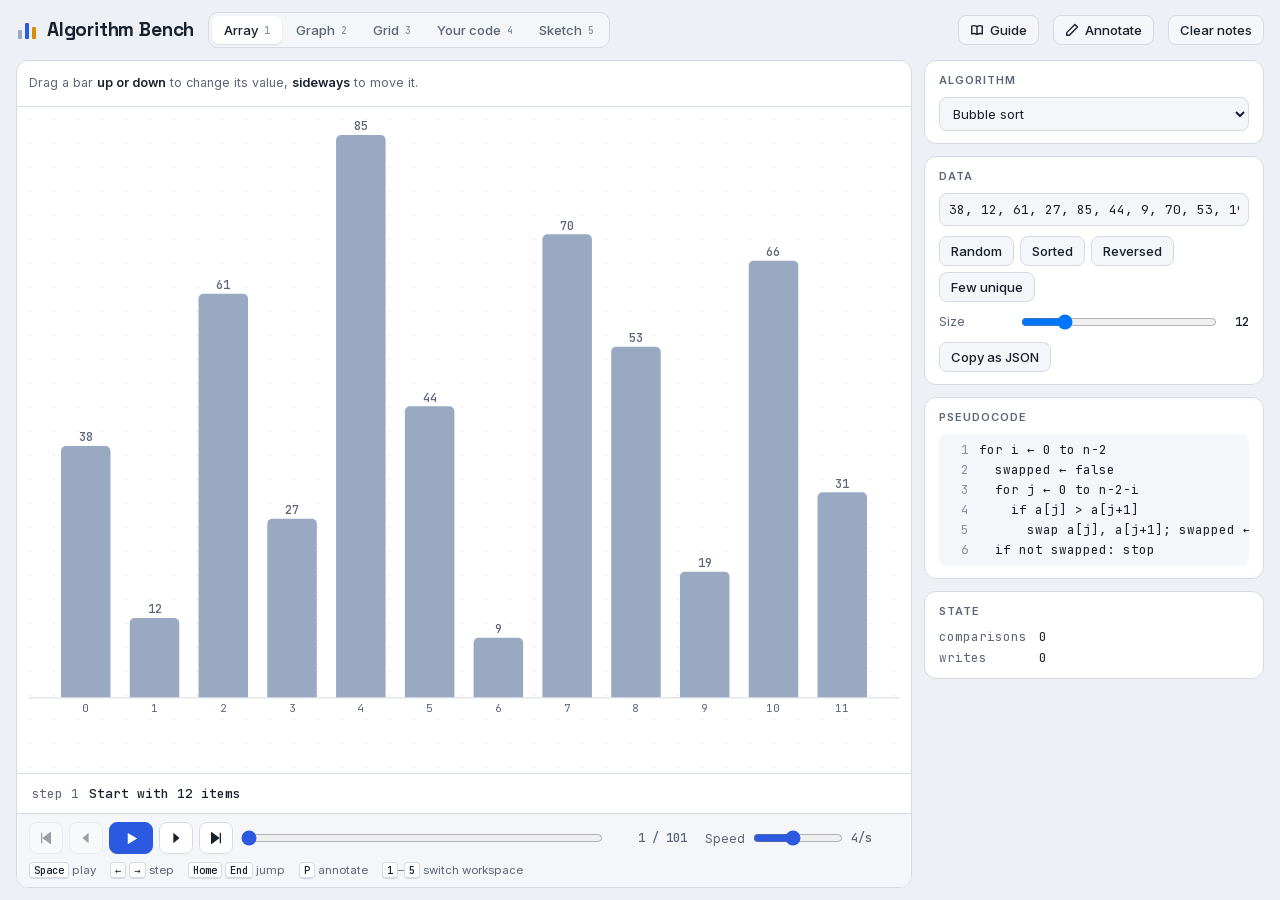
==== index.html @ 6ab2ccfe "Add UML, easier arrows, spacing fixes and an in-app guide - Sketch: UML classes, interfaces, notes, " ====
<!doctype html>
<html lang="en">
<head>
<meta charset="utf-8">
<meta name="viewport" content="width=device-width, initial-scale=1, viewport-fit=cover">
<title>Algorithm Bench</title>
<meta name="description" content="Visualize data and step through algorithms: arrays, graphs, grids and your own code.">
<meta name="theme-color" content="#EDF0F4" media="(prefers-color-scheme: light)">
<meta name="theme-color" content="#0E1319" media="(prefers-color-scheme: dark)">
<meta name="apple-mobile-web-app-capable" content="yes">
<meta name="mobile-web-app-capable" content="yes">
<meta name="apple-mobile-web-app-status-bar-style" content="default">
<meta name="apple-mobile-web-app-title" content="Algo Bench">
<link rel="manifest" href="manifest.webmanifest">
<link rel="icon" href="icons/icon.svg" type="image/svg+xml">
<link rel="apple-touch-icon" href="icons/apple-touch-icon.png">
<link rel="stylesheet" href="fonts.css">
<style>
html{color-scheme:light;box-sizing:border-box}
:root{padding-top:env(safe-area-inset-top,0px);padding-bottom:env(safe-area-inset-bottom,0px)}
body{margin:0;font-size:14px;-webkit-text-size-adjust:100%}
img{max-width:100%}
[hidden]{display:none!important}
@media (pointer:coarse){
  .keys{display:none!important}
  .card select,.card input[type=number],.card input[type=text],.card textarea,.inline-edit,.editor textarea{font-size:16px!important}
  .editor textarea{line-height:20px!important}
  .player .ib{width:40px;height:38px}
  .player .ib.play{width:52px}
}
@media (max-width:560px){
  .brand{font-size:17px}
  header.top{gap:10px}
  .modes{order:5;width:100%}
  .modes button{flex:1;justify-content:center;padding:7px 4px;white-space:nowrap;font-size:12.5px}
  .stage{min-height:min(52vh,460px)}
  #inkClear{display:none}
  .tb-sep{display:none}
  .speed{margin-left:0}
  .modes .long{display:none}
  .modes .short{display:inline!important}
}
</style>
<style>
/* Layout: workbench — header strip, canvas stage with player on the left, inspector column on the right; stacks on phones. */
:root{
  --bg:#EDF0F4; --surface:#FFFFFF; --surface-2:#F4F6F9; --line:#D5DBE4; --fg:#17202C; --muted:#5A6577;
  --accent:#2B59E0; --accent-soft:#DCE4FB; --on-accent:#FFFFFF;
  --cmp:#D98E0B; --cmp-soft:#FBE8C2; --swap:#DC4F39; --swap-soft:#F9DCD6; --done:#13937A; --done-soft:#CBEEE4;
  --ink:#D3307A; --wall:#283244; --mud:#C49A68; --bar:#9AA9C2;
  --f-display:"Space Grotesk", "Inter", system-ui, sans-serif;
  --f-ui:"Inter", system-ui, -apple-system, "Segoe UI", sans-serif;
  --f-mono:"JetBrains Mono", ui-monospace, Menlo, Consolas, monospace;
}
@media (prefers-color-scheme: dark){:root:not([data-theme="light"]){
  --bg:#0E1319; --surface:#151B24; --surface-2:#1B232E; --line:#2A3443; --fg:#E4E9F1; --muted:#93A0B3;
  --accent:#7196FF; --accent-soft:#23335C; --on-accent:#0E1319;
  --cmp:#F0B13E; --cmp-soft:#4A3912; --swap:#FF7B65; --swap-soft:#4D2620; --done:#3CC8A4; --done-soft:#153F36;
  --ink:#FF62A6; --wall:#8E9BB1; --mud:#86663F; --bar:#4B5B78; color-scheme:dark}}
:root[data-theme="dark"]{
  --bg:#0E1319; --surface:#151B24; --surface-2:#1B232E; --line:#2A3443; --fg:#E4E9F1; --muted:#93A0B3;
  --accent:#7196FF; --accent-soft:#23335C; --on-accent:#0E1319;
  --cmp:#F0B13E; --cmp-soft:#4A3912; --swap:#FF7B65; --swap-soft:#4D2620; --done:#3CC8A4; --done-soft:#153F36;
  --ink:#FF62A6; --wall:#8E9BB1; --mud:#86663F; --bar:#4B5B78; color-scheme:dark}

html,body{height:100%}
body{background:var(--bg);color:var(--fg);font:14px/1.45 var(--f-ui)}
*{box-sizing:border-box}
.app{height:100%;display:grid;grid-template-rows:auto minmax(0,1fr);gap:12px;
  padding-left:max(16px,env(safe-area-inset-left,0px));padding-right:max(16px,env(safe-area-inset-right,0px));padding-block:12px}
header.top{display:flex;align-items:center;gap:14px;flex-wrap:wrap}
.brand{font-family:var(--f-display);font-weight:700;font-size:19px;letter-spacing:-.01em;display:flex;align-items:center;gap:9px;margin:0}
.brand svg{flex:none}
.spacer{flex:1}
.modes{display:flex;gap:2px;padding:3px;background:var(--surface-2);border:1px solid var(--line);border-radius:10px;flex-wrap:wrap}
.modes button{font:500 13px var(--f-ui);color:var(--muted);background:transparent;border:0;border-radius:7px;padding:6px 12px;cursor:pointer;display:flex;gap:6px;align-items:center}
.modes button kbd{font:500 10px var(--f-mono);color:var(--muted);opacity:.7}
.modes button[aria-selected="true"]{background:var(--surface);color:var(--fg);box-shadow:0 1px 2px rgba(10,20,40,.12)}
.btn{font:500 13px var(--f-ui);color:var(--fg);background:var(--surface-2);border:1px solid var(--line);border-radius:8px;padding:6px 11px;cursor:pointer;display:inline-flex;align-items:center;gap:6px;white-space:nowrap}
.btn:hover{border-color:var(--muted)}
a.btn{text-decoration:none}
.btn.primary{background:var(--accent);border-color:var(--accent);color:var(--on-accent)}
.btn[aria-pressed="true"]{background:var(--ink);border-color:var(--ink);color:#fff}
.btn:disabled{opacity:.45;cursor:default}
button:focus-visible,select:focus-visible,input:focus-visible,textarea:focus-visible{outline:2px solid var(--accent);outline-offset:1px}

main.work{display:grid;grid-template-columns:minmax(0,1fr) 340px;gap:12px;min-height:0}
.stage-wrap{display:flex;flex-direction:column;min-height:0;min-width:0;background:var(--surface);border:1px solid var(--line);border-radius:12px;overflow:hidden}
.toolbar{display:flex;align-items:center;gap:10px;padding:8px 12px;border-bottom:1px solid var(--line);min-height:46px;flex-wrap:wrap}
.toolbar > div{display:flex;align-items:center;gap:10px;flex-wrap:wrap;min-width:0}
.hint{color:var(--muted);font-size:12.5px}
.hint b{color:var(--fg);font-weight:600}
.hint code,.card code{font:500 12px var(--f-mono);background:var(--surface-2);padding:1px 4px;border-radius:4px}
.seg{display:inline-flex;border:1px solid var(--line);border-radius:8px;overflow:hidden}
.seg button{font:500 12.5px var(--f-ui);background:var(--surface-2);color:var(--muted);border:0;padding:5px 10px;cursor:pointer}
.seg button + button{border-left:1px solid var(--line)}
.seg button[aria-pressed="true"]{background:var(--fg);color:var(--surface)}
.stage{position:relative;flex:1;min-height:280px;touch-action:none;user-select:none;-webkit-user-select:none}
.stage canvas{position:absolute;inset:0;width:100%;height:100%;display:block}
.inline-edit{position:absolute;z-index:3;width:76px;font:500 13px var(--f-mono);padding:3px 6px;border:2px solid var(--accent);border-radius:6px;background:var(--surface);color:var(--fg);transform:translate(-50%,-50%)}
.caption{padding:9px 14px;font:500 13px/1.4 var(--f-mono);border-top:1px solid var(--line);min-height:40px;display:flex;align-items:center;gap:10px}
.caption .stepno{color:var(--muted);font-weight:400;flex:none}
.player{display:flex;align-items:center;gap:6px;padding:8px 12px;border-top:1px solid var(--line);flex-wrap:wrap;background:var(--surface-2)}
.player .ib{width:34px;height:32px;display:grid;place-items:center;border-radius:8px;border:1px solid var(--line);background:var(--surface);color:var(--fg);cursor:pointer}
.player .ib:disabled{opacity:.4;cursor:default}
.player .ib.play{width:44px;background:var(--accent);border-color:var(--accent);color:var(--on-accent)}
.player input[type=range]{flex:1;min-width:120px;accent-color:var(--accent)}
.count{font:500 12px var(--f-mono);color:var(--muted);min-width:76px;text-align:right;font-variant-numeric:tabular-nums}
.speed{display:flex;align-items:center;gap:6px;font-size:12px;color:var(--muted);margin-left:12px}
#msg{flex:1 1 14em;min-width:0}
.speed input{width:90px;min-width:0!important;flex:none!important}
.speed output{font:500 12px var(--f-mono);min-width:48px;font-variant-numeric:tabular-nums}
.keys{width:100%;font-size:11.5px;color:var(--muted);display:flex;gap:14px;flex-wrap:wrap;padding-top:2px}
.keys kbd{font:500 10.5px var(--f-mono);border:1px solid var(--line);border-bottom-width:2px;border-radius:4px;padding:0 4px;background:var(--surface);color:var(--fg)}

aside.panel{overflow:auto;display:flex;flex-direction:column;gap:12px;min-height:0;min-width:0;padding-bottom:4px}
.card{background:var(--surface);border:1px solid var(--line);border-radius:12px;padding:12px 14px;display:flex;flex-direction:column;gap:10px;min-width:0}
.card h3{font:600 11px var(--f-ui);text-transform:uppercase;letter-spacing:.09em;color:var(--muted);margin:0;display:flex;justify-content:space-between;align-items:center;gap:8px}
.card select,.card input[type=number],.card input[type=text],.card textarea{font:13px var(--f-ui);color:var(--fg);background:var(--surface-2);border:1px solid var(--line);border-radius:8px;padding:7px 9px;width:100%;min-width:0}
.card textarea{font:12.5px/1.5 var(--f-mono);resize:vertical}
.mono{font-family:var(--f-mono)!important}
.row{display:flex;gap:6px;flex-wrap:wrap}
.field{display:grid;grid-template-columns:72px minmax(0,1fr) auto;align-items:center;gap:8px;font-size:12.5px;color:var(--muted)}
.field output{font:500 12px var(--f-mono);color:var(--fg);min-width:22px;text-align:right}
.check{display:flex;align-items:center;gap:8px;font-size:13px;cursor:pointer}
.check input{accent-color:var(--accent);width:15px;height:15px}
.muted{color:var(--muted)}
.small{font-size:12px}

ol.pc{list-style:none;margin:0;padding:6px 0;font:12.5px/1.6 var(--f-mono);background:var(--surface-2);border-radius:8px;counter-reset:ln;overflow-x:auto}
ol.pc li{counter-increment:ln;padding:0 10px 0 0;white-space:pre;display:flex}
ol.pc li::before{content:counter(ln);width:30px;flex:none;text-align:right;padding-right:10px;color:var(--muted);opacity:.7}
ol.pc li.on{background:var(--accent-soft);color:var(--fg);font-weight:600}
ol.pc li.on::before{color:var(--accent);opacity:1}

.ds{display:flex;flex-direction:column;gap:6px}
.ds-name{font-size:12px;color:var(--muted)}
.chips{display:flex;gap:4px;flex-wrap:wrap}
.chip{font:500 12px var(--f-mono);padding:2px 7px;border-radius:6px;background:var(--cmp-soft);color:var(--fg);border:1px solid var(--line)}
dl.vars{display:grid;grid-template-columns:auto minmax(0,1fr);gap:4px 12px;margin:0;font:12.5px var(--f-mono)}
dl.vars dt{color:var(--muted)}
dl.vars dd{margin:0;overflow-wrap:anywhere;font-variant-numeric:tabular-nums}
.logs{font:12px/1.5 var(--f-mono);background:var(--surface-2);border-radius:8px;padding:6px 10px;max-height:140px;overflow:auto;white-space:pre-wrap;overflow-wrap:anywhere}
.legend{display:flex;flex-wrap:wrap;gap:6px 12px;font-size:12px;color:var(--muted)}
.legend span{display:inline-flex;align-items:center;gap:5px}
.legend i{width:11px;height:11px;border-radius:3px;display:inline-block}

.editor{position:relative;background:var(--surface-2);border:1px solid var(--line);border-radius:8px;overflow:hidden}
.editor .hl{position:absolute;left:0;right:0;height:20px;background:var(--accent-soft);pointer-events:none}
.editor textarea{position:relative;display:block;background:transparent!important;border:0!important;border-radius:0!important;font:12.5px/20px var(--f-mono)!important;padding:10px 12px!important;min-height:300px;white-space:pre;overflow:auto;tab-size:2}
.err{font:12px/1.5 var(--f-mono);color:var(--swap);white-space:pre-wrap;margin:0}

.toast{position:fixed;left:50%;bottom:calc(20px + env(safe-area-inset-bottom,0px));transform:translateX(-50%);background:var(--fg);color:var(--surface);padding:8px 14px;border-radius:8px;font-size:13px;z-index:20}

.sk-edit{position:absolute;z-index:4;resize:none;overflow:hidden;border:2px solid var(--accent);border-radius:4px;background:var(--surface);color:var(--fg);padding:2px 4px;line-height:1.3;white-space:pre;outline:none;margin:0}
.modes .short{display:none}
.seg.icons button{display:grid;place-items:center;padding:6px 9px}
.seg.icons svg{display:block}
.swatches{display:flex;gap:6px;align-items:center;flex-wrap:wrap}
.sw{width:20px;height:20px;border-radius:50%;background:var(--sw);border:2px solid var(--surface);box-shadow:0 0 0 1px var(--line);cursor:pointer;padding:0}
.sw[aria-pressed="true"]{box-shadow:0 0 0 2px var(--fg)}
.tb-sep{width:1px;height:22px;background:var(--line)}
.ib-s{width:32px;height:30px;display:grid;place-items:center;border-radius:8px;border:1px solid var(--line);background:var(--surface-2);color:var(--fg);cursor:pointer;padding:0}
.ib-s:hover{border-color:var(--muted)}
.ins-grid{display:grid;grid-template-columns:repeat(auto-fill,minmax(104px,1fr));gap:6px}
.ins-grid .btn{justify-content:flex-start}
ol.steps{list-style:none;margin:0;padding:0;display:flex;flex-direction:column;gap:3px;max-height:260px;overflow:auto}
ol.steps li{display:grid;grid-template-columns:30px minmax(0,1fr) 26px;gap:6px;align-items:center;padding:2px;border-radius:8px}
ol.steps li.on{background:var(--accent-soft)}
.step-go{font:600 12px var(--f-mono);height:26px;border-radius:6px;border:1px solid var(--line);background:var(--surface-2);color:var(--fg);cursor:pointer;padding:0}
.card .step-note{padding:4px 6px;background:transparent;border-color:transparent}
.card .step-note:hover,.card .step-note:focus{border-color:var(--line);background:var(--surface-2)}
.step-del{height:26px;border:0;background:transparent;color:var(--muted);font-size:17px;cursor:pointer;border-radius:6px;padding:0}
.step-del:hover{color:var(--swap)}
.prop-title{font:600 14px var(--f-display)}
.prop-row{display:flex;align-items:center;gap:10px;flex-wrap:wrap}
.prop-l{font-size:12.5px;color:var(--muted);width:64px}
.marks{display:flex;gap:4px;flex-wrap:wrap}
.mark{font:500 11.5px var(--f-ui);padding:3px 8px;border-radius:6px;border:1px solid var(--line);background:var(--mk);color:var(--fg);cursor:pointer}
.mark.on{outline:2px solid var(--fg);outline-offset:-1px}
#skProps{display:flex;flex-direction:column;gap:12px}
#skProps .prop-row .swatches{gap:8px;padding:3px 0}
#skProps .field{grid-template-columns:78px minmax(0,1fr)}
#skProps .field > span:last-child{display:none}
.prop-area{display:flex;flex-direction:column;gap:5px;font-size:12.5px;color:var(--muted)}
.caption{flex-wrap:wrap}
.cap-actions{margin-left:auto;display:flex;gap:6px;flex-wrap:wrap}

@media (max-width:880px){
  html,body{height:auto}
  .app{height:auto}
  main.work{grid-template-columns:minmax(0,1fr)}
  .stage{min-height:58vh}
  aside.panel{overflow:visible}
  .modes button kbd{display:none}
}
@media (prefers-reduced-motion: reduce){*{scroll-behavior:auto}}
</style>

</head>
<body>
<div class="app">
  <header class="top">
    <h1 class="brand">
      <svg width="22" height="22" viewBox="0 0 22 22" aria-hidden="true"><rect x="2" y="11" width="4" height="9" rx="1" fill="var(--bar)"/><rect x="9" y="4" width="4" height="16" rx="1" fill="var(--accent)"/><rect x="16" y="8" width="4" height="12" rx="1" fill="var(--cmp)"/></svg>
      Algorithm Bench
    </h1>
    <nav class="modes" role="tablist" aria-label="Workspace">
      <button role="tab" data-mode="array" id="tab-array">Array <kbd>1</kbd></button>
      <button role="tab" data-mode="graph" id="tab-graph">Graph <kbd>2</kbd></button>
      <button role="tab" data-mode="grid" id="tab-grid">Grid <kbd>3</kbd></button>
      <button role="tab" data-mode="custom" id="tab-custom"><span class="long">Your code</span><span class="short">Code</span> <kbd>4</kbd></button>
      <button role="tab" data-mode="sketch" id="tab-sketch">Sketch <kbd>5</kbd></button>
    </nav>
    <div class="spacer"></div>
    <button class="btn primary" id="installBtn" hidden title="Install as an app on this device">Install app</button>
    <a class="btn" id="guideBtn" href="guide.html" title="Algorithms, problem-solving patterns, technologies and working with AI">
      <svg width="14" height="14" viewBox="0 0 16 16" fill="none" stroke="currentColor" stroke-width="1.6" stroke-linejoin="round" aria-hidden="true"><path d="M2 3.5c2-.8 4-.8 6 .6 2-1.4 4-1.4 6-.6v9c-2-.8-4-.8-6 .6-2-1.4-4-1.4-6-.6zM8 4.1v9"/></svg>Guide</a>
    <button class="btn" id="penBtn" aria-pressed="false" title="Draw notes on top of the canvas (P)">
      <svg width="14" height="14" viewBox="0 0 16 16" aria-hidden="true"><path d="M11.3 1.7l3 3L5 14H2v-3z" fill="none" stroke="currentColor" stroke-width="1.6" stroke-linejoin="round"/></svg>Annotate</button>
    <button class="btn" id="inkClear" title="Erase your notes in this workspace">Clear notes</button>
  </header>

  <main class="work">
    <section class="stage-wrap">
      <div class="toolbar">
        <div data-for="array"><span class="hint">Drag a bar <b>up or down</b> to change its value, <b>sideways</b> to move it.</span></div>
        <div data-for="graph">
          <div class="seg" id="gTool">
            <button data-v="move" id="gt-move">Add / move</button>
            <button data-v="connect" id="gt-connect">Connect</button>
            <button data-v="erase" id="gt-erase">Erase</button>
          </div>
          <span class="hint" id="gHint"></span>
        </div>
        <div data-for="grid">
          <div class="seg" id="brush">
            <button data-v="1" id="br-wall">Wall</button>
            <button data-v="2" id="br-mud">Mud ×5</button>
            <button data-v="0" id="br-erase">Erase</button>
          </div>
          <span class="hint">Drag to paint. Drag <b>S</b> or <b>E</b> to move them.</span>
        </div>
        <div data-for="sketch">
          <div class="seg icons" id="skTools" role="group" aria-label="Drawing tools">
            <button data-t="select" id="skt-select" title="Select and move (V)" aria-label="Select and move"><svg width="16" height="16" viewBox="0 0 16 16" fill="none" stroke="currentColor" stroke-width="1.6" stroke-linecap="round" stroke-linejoin="round" aria-hidden="true"><path d="M3 2l9.5 5.2-4.2 1.1-1.9 4.2z" fill="currentColor"/></svg></button>
            <button data-t="pen" id="skt-pen" title="Draw (D)" aria-label="Draw"><svg width="16" height="16" viewBox="0 0 16 16" fill="none" stroke="currentColor" stroke-width="1.6" stroke-linecap="round" stroke-linejoin="round" aria-hidden="true"><path d="M11.3 1.7l3 3L5 14H2v-3z"/></svg></button>
            <button data-t="erase" id="skt-erase" title="Eraser (E)" aria-label="Eraser"><svg width="16" height="16" viewBox="0 0 16 16" fill="none" stroke="currentColor" stroke-width="1.6" stroke-linecap="round" stroke-linejoin="round" aria-hidden="true"><path d="M6 14h8M2.5 10.5l6-6 4 4-4.5 4.5H5z"/></svg></button>
            <button data-t="rect" id="skt-rect" title="Box (R)" aria-label="Box"><svg width="16" height="16" viewBox="0 0 16 16" fill="none" stroke="currentColor" stroke-width="1.6" stroke-linecap="round" stroke-linejoin="round" aria-hidden="true"><rect x="2" y="3.5" width="12" height="9" rx="1.5"/></svg></button>
            <button data-t="ellipse" id="skt-ellipse" title="Circle (O)" aria-label="Circle"><svg width="16" height="16" viewBox="0 0 16 16" fill="none" stroke="currentColor" stroke-width="1.6" stroke-linecap="round" stroke-linejoin="round" aria-hidden="true"><ellipse cx="8" cy="8" rx="6" ry="5"/></svg></button>
            <button data-t="arrow" id="skt-arrow" title="Arrow (A): drag between things to connect them" aria-label="Arrow"><svg width="16" height="16" viewBox="0 0 16 16" fill="none" stroke="currentColor" stroke-width="1.6" stroke-linecap="round" stroke-linejoin="round" aria-hidden="true"><path d="M2.5 13.5L13 3M7 3h6v6"/></svg></button>
            <button data-t="text" id="skt-text" title="Text (T)" aria-label="Text"><svg width="16" height="16" viewBox="0 0 16 16" fill="none" stroke="currentColor" stroke-width="1.6" stroke-linecap="round" stroke-linejoin="round" aria-hidden="true"><path d="M3 3.5h10M8 3.5V13M6 13h4"/></svg></button>
            <button data-t="hand" id="skt-hand" title="Pan (H)" aria-label="Pan"><svg width="16" height="16" viewBox="0 0 16 16" fill="none" stroke="currentColor" stroke-width="1.6" stroke-linecap="round" stroke-linejoin="round" aria-hidden="true"><path d="M8 1.5v13M1.5 8h13M5.5 4L8 1.5 10.5 4M5.5 12L8 14.5l2.5-2.5M4 5.5L1.5 8 4 10.5M12 5.5l2.5 2.5-2.5 2.5"/></svg></button>
          </div>
          <div class="swatches" id="skColors" role="group" aria-label="Color">
            <button class="sw" data-c="fg" id="skc-fg" style="--sw:var(--fg)" aria-label="Ink" title="Ink"></button>
            <button class="sw" data-c="accent" id="skc-accent" style="--sw:var(--accent)" aria-label="Blue" title="Blue"></button>
            <button class="sw" data-c="swap" id="skc-swap" style="--sw:var(--swap)" aria-label="Red" title="Red"></button>
            <button class="sw" data-c="cmp" id="skc-cmp" style="--sw:var(--cmp)" aria-label="Amber" title="Amber"></button>
            <button class="sw" data-c="done" id="skc-done" style="--sw:var(--done)" aria-label="Green" title="Green"></button>
            <button class="sw" data-c="ink" id="skc-ink" style="--sw:var(--ink)" aria-label="Pink" title="Pink"></button>
          </div>
          <span class="tb-sep"></span>
          <button class="ib-s" id="skUndo" title="Undo (⌘/Ctrl + Z)" aria-label="Undo"><svg width="16" height="16" viewBox="0 0 16 16" fill="none" stroke="currentColor" stroke-width="1.6" stroke-linecap="round" stroke-linejoin="round" aria-hidden="true"><path d="M5.5 3L2.5 6l3 3M2.5 6h7a4 4 0 010 8H6"/></svg></button>
          <button class="ib-s" id="skRedo" title="Redo (⇧ + ⌘/Ctrl + Z)" aria-label="Redo"><svg width="16" height="16" viewBox="0 0 16 16" fill="none" stroke="currentColor" stroke-width="1.6" stroke-linecap="round" stroke-linejoin="round" aria-hidden="true"><path d="M10.5 3l3 3-3 3M13.5 6h-7a4 4 0 000 8H10"/></svg></button>
          <button class="ib-s" id="skFit" title="Fit the board to the screen" aria-label="Fit to screen"><svg width="16" height="16" viewBox="0 0 16 16" fill="none" stroke="currentColor" stroke-width="1.6" stroke-linecap="round" stroke-linejoin="round" aria-hidden="true"><path d="M2 6V2h4M10 2h4v4M14 10v4h-4M6 14H2v-4"/></svg></button>
        </div>
        <div data-for="custom"><span class="hint">Write <code>run(data, step)</code>, press <b>Run</b>. Every <code>step()</code> call becomes a frame.</span></div>
      </div>
      <div class="stage" id="stage"><canvas id="cv" aria-label="Visualization canvas"></canvas><input id="inlineEdit" class="inline-edit" hidden></div>
      <div class="caption"><span class="stepno" id="stepno"></span><span id="msg"></span><span class="cap-actions" id="capActions" hidden><button class="btn" id="skLive">Back to live board</button><button class="btn" id="skRestore">Restore this step</button></span></div>
      <div class="player">
        <button class="ib" id="pFirst" title="First step (Home)" aria-label="First step"><svg width="14" height="14" viewBox="0 0 16 16"><path d="M3 2v12M13 2L5 8l8 6z" fill="currentColor" stroke="currentColor" stroke-width="1.5" stroke-linejoin="round"/></svg></button>
        <button class="ib" id="pPrev" title="Step back (←)" aria-label="Step back"><svg width="14" height="14" viewBox="0 0 16 16"><path d="M11 2L4 8l7 6z" fill="currentColor"/></svg></button>
        <button class="ib play" id="pPlay" title="Play / pause (Space)" aria-label="Play"><svg id="playIco" width="15" height="15" viewBox="0 0 16 16"><path d="M4 2l10 6-10 6z" fill="currentColor"/></svg></button>
        <button class="ib" id="pNext" title="Step forward (→)" aria-label="Step forward"><svg width="14" height="14" viewBox="0 0 16 16"><path d="M5 2l7 6-7 6z" fill="currentColor"/></svg></button>
        <button class="ib" id="pLast" title="Last step (End)" aria-label="Last step"><svg width="14" height="14" viewBox="0 0 16 16"><path d="M13 2v12M3 2l8 6-8 6z" fill="currentColor" stroke="currentColor" stroke-width="1.5" stroke-linejoin="round"/></svg></button>
        <input type="range" id="pScrub" min="0" max="0" value="0" aria-label="Timeline">
        <span class="count" id="pCount">0 / 0</span>
        <label class="speed" for="pSpeed">Speed <input type="range" id="pSpeed" min="0" max="7" step="1"><output id="pSpeedLbl"></output></label>
        <div class="keys"><span><kbd>Space</kbd> play</span><span><kbd>←</kbd> <kbd>→</kbd> step</span><span><kbd>Home</kbd> <kbd>End</kbd> jump</span><span><kbd>P</kbd> annotate</span><span><kbd>1</kbd>–<kbd>5</kbd> switch workspace</span></div>
      </div>
    </section>

    <aside class="panel">
      <!-- ARRAY -->
      <div class="card" data-for="array">
        <h3>Algorithm</h3>
        <select id="aAlgo" aria-label="Array algorithm">
          <option value="bubble">Bubble sort</option>
          <option value="insertion">Insertion sort</option>
          <option value="selection">Selection sort</option>
          <option value="quick">Quicksort (Lomuto)</option>
          <option value="merge">Merge sort</option>
          <option value="binary">Binary search</option>
          <option value="twosum">Two pointers: pair with sum</option>
        </select>
        <label class="field" id="aTargetWrap" for="aTarget"><span id="aTargetLbl">Target</span><input type="number" id="aTarget"><span></span></label>
      </div>
      <div class="card" data-for="array">
        <h3>Data</h3>
        <input type="text" id="aData" class="mono" spellcheck="false" aria-label="Array values">
        <div class="row">
          <button class="btn" data-gen="random" id="ag-random">Random</button>
          <button class="btn" data-gen="sorted" id="ag-sorted">Sorted</button>
          <button class="btn" data-gen="reversed" id="ag-reversed">Reversed</button>
          <button class="btn" data-gen="few" id="ag-few">Few unique</button>
        </div>
        <label class="field" for="aSize"><span>Size</span><input type="range" id="aSize" min="3" max="48"><output id="aSizeOut"></output></label>
        <div class="row"><button class="btn" id="aCopy">Copy as JSON</button></div>
      </div>

      <!-- GRAPH -->
      <div class="card" data-for="graph">
        <h3>Algorithm</h3>
        <select id="gAlgo" aria-label="Graph algorithm">
          <option value="bfs">Breadth-first search</option>
          <option value="dfs">Depth-first search</option>
          <option value="dijkstra">Dijkstra (shortest paths)</option>
          <option value="prim">Prim (minimum spanning tree)</option>
          <option value="topo">Topological sort (Kahn)</option>
        </select>
        <label class="field" for="gStart"><span>Start</span><select id="gStart"></select><span></span></label>
        <label class="field" for="gTarget"><span>Target</span><select id="gTarget"></select><span></span></label>
        <div class="row" style="gap:16px">
          <label class="check"><input type="checkbox" id="gDirected"> Directed</label>
          <label class="check"><input type="checkbox" id="gWeights"> Show weights</label>
        </div>
      </div>
      <div class="card" data-for="graph">
        <h3>Data</h3>
        <div class="row">
          <button class="btn" data-preset="sample" id="gp-sample">Weighted</button>
          <button class="btn" data-preset="tree" id="gp-tree">Tree</button>
          <button class="btn" data-preset="dag" id="gp-dag">DAG</button>
          <button class="btn" data-preset="clear" id="gp-clear">Clear</button>
        </div>
        <textarea id="gImport" rows="4" spellcheck="false" placeholder="Paste an edge list, one per line:&#10;A B 4&#10;B -> C 2&#10;or JSON: {&quot;A&quot;: [&quot;B&quot;, &quot;C&quot;]}"></textarea>
        <div class="row"><button class="btn" id="gApply">Load edge list</button><button class="btn" id="gCopy">Copy edge list</button></div>
      </div>

      <!-- GRID -->
      <div class="card" data-for="grid">
        <h3>Algorithm</h3>
        <select id="rAlgo" aria-label="Grid algorithm">
          <option value="bfs">Breadth-first search</option>
          <option value="dfs">Depth-first search</option>
          <option value="dijkstra">Dijkstra</option>
          <option value="astar">A* (Manhattan heuristic)</option>
          <option value="greedy">Greedy best-first</option>
        </select>
        <label class="check"><input type="checkbox" id="rDiag"> Allow diagonal moves</label>
        <div class="legend">
          <span><i style="background:var(--cmp-soft);border:1px solid var(--cmp)"></i>frontier</span>
          <span><i style="background:var(--accent-soft)"></i>expanded</span>
          <span><i style="background:var(--done)"></i>path</span>
          <span><i style="background:var(--mud)"></i>mud (cost 5)</span>
        </div>
      </div>
      <div class="card" data-for="grid">
        <h3>Map</h3>
        <label class="field" for="rSize"><span>Size</span><select id="rSize"><option value="21x13">21 × 13</option><option value="33x19">33 × 19</option><option value="49x27">49 × 27</option></select><span></span></label>
        <div class="row">
          <button class="btn" id="rMaze">Maze</button>
          <button class="btn" id="rRandom">Random walls</button>
          <button class="btn" id="rClear">Clear</button>
        </div>
        <textarea id="rImport" rows="4" spellcheck="false" placeholder="Paste a text map:&#10;#  wall   ~  mud&#10;S  start  E  end&#10;anything else is open"></textarea>
        <div class="row"><button class="btn" id="rApply">Load map</button><button class="btn" id="rCopy">Copy map</button></div>
      </div>

      <!-- CUSTOM -->
      <div class="card" data-for="custom">
        <h3>Code <select id="cTpl" aria-label="Load an example" style="width:auto;padding:3px 6px;font-size:12px">
          <option value="">Load example…</option>
          <option value="bubble">Bubble sort</option>
          <option value="window">Sliding window</option>
          <option value="lcs">DP table (LCS)</option>
          <option value="stack">Stack: brackets</option>
          <option value="blank">Blank</option>
        </select></h3>
        <div class="editor"><div class="hl" id="cHl" hidden></div><textarea id="cCode" spellcheck="false" wrap="off" aria-label="Your code"></textarea></div>
        <div class="row"><button class="btn primary" id="cRun">Run</button><span class="hint" style="align-self:center">⌘/Ctrl + Enter</span></div>
        <pre class="err" id="cErr" hidden></pre>
        <p class="small muted" style="margin:0">
          <code>step(message, pointers, vars)</code> records a frame.
          Pointers like <code>{ i: 2, j: 5 }</code> point into the first list, <code>{ cell: [r, c] }</code> into the first table,
          and <code>hl: [...]</code> highlights items. <code>log(...)</code> prints below. Change <code>data</code> in place.
        </p>
      </div>
      <div class="card" data-for="custom">
        <h3>Input (JSON)</h3>
        <textarea id="cInput" rows="4" spellcheck="false" aria-label="Input JSON"></textarea>
      </div>

      <!-- SKETCH -->
      <div class="card" data-for="sketch">
        <h3>Steps <button class="btn" id="skClearSteps" style="padding:2px 8px;font-size:11.5px;text-transform:none;letter-spacing:0" hidden>Clear all</button></h3>
        <input type="text" id="skNote" placeholder="What happens in this step? (optional)" aria-label="Note for the next step">
        <div class="row"><button class="btn primary" id="skCapture">Capture step</button><span class="hint" style="align-self:center">⌘/Ctrl + Enter</span></div>
        <ol class="steps" id="skSteps"></ol>
        <p class="small muted" style="margin:0">Each capture saves a copy of the board. Replay them with the player under the canvas.</p>
      </div>
      <div class="card" data-for="sketch"><h3>Selection</h3><div id="skProps"></div></div>
      <div class="card" data-for="sketch">
        <h3>Insert</h3>
        <div class="ins-grid">
          <button class="btn" data-ins="array" id="ins-array">Array</button>
          <button class="btn" data-ins="stack" id="ins-stack">Stack</button>
          <button class="btn" data-ins="queue" id="ins-queue">Queue</button>
          <button class="btn" data-ins="matrix" id="ins-matrix">Table / DP</button>
          <button class="btn" data-ins="list" id="ins-list">Linked list</button>
          <button class="btn" data-ins="tree" id="ins-tree">Binary tree</button>
          <button class="btn" data-ins="hash" id="ins-hash">Hash table</button>
          <button class="btn" data-ins="var" id="ins-var">Variable</button>
          <button class="btn" data-ins="ptr" id="ins-ptr">Pointer</button>
          <button class="btn" data-ins="box" id="ins-box">Box</button>
        </div>
      </div>
      <div class="card" data-for="sketch">
        <h3>UML</h3>
        <div class="ins-grid">
          <button class="btn" data-ins="class" id="ins-class">Class</button>
          <button class="btn" data-ins="interface" id="ins-interface">Interface</button>
          <button class="btn" data-ins="note" id="ins-note">Note</button>
          <button class="btn" data-ins="actor" id="ins-actor">Actor</button>
          <button class="btn" data-ins="usecase" id="ins-usecase">Use case</button>
          <button class="btn" data-ins="lifeline" id="ins-lifeline">Lifeline</button>
          <button class="btn" data-ins="umlclass" id="ins-umlclass">Class example</button>
          <button class="btn" data-ins="umlseq" id="ins-umlseq">Sequence example</button>
        </div>
        <p class="small muted" style="margin:0">Select an arrow to make it inheritance, composition, a return message and so on.</p>
      </div>
      <div class="card" data-for="sketch">
        <h3>Board</h3>
        <div class="row"><button class="btn" id="skFit2">Fit to screen</button><button class="btn" id="skPng">Export PNG</button><button class="btn" id="skClear">Clear board</button></div>
        <p class="small muted" style="margin:0">Scroll or two-finger drag to pan. Pinch or ⌘/Ctrl + scroll to zoom. Keys: V select, D draw, E erase, R box, O circle, A arrow, T text, H pan, ⌘Z undo, Delete removes.</p>
      </div>

      <!-- SHARED -->
      <div class="card" id="pcCard"><h3>Pseudocode</h3><ol class="pc" id="pc"></ol></div>
      <div class="card" id="stateCard"><h3>State</h3><div id="state"></div></div>
    </aside>
  </main>
</div>
<div class="toast" id="toast" hidden></div>

<script>
(() => {
'use strict';
const $ = s => document.querySelector(s);
const $$ = s => [...document.querySelectorAll(s)];
const clone = o => JSON.parse(JSON.stringify(o));
const clamp = (v, a, b) => Math.max(a, Math.min(b, v));
const esc = s => String(s).replace(/[&<>"]/g, c => ({'&':'&amp;','<':'&lt;','>':'&gt;','"':'&quot;'}[c]));
const FM = '"JetBrains Mono", ui-monospace, Menlo, monospace';
const FU = '"Inter", system-ui, sans-serif';
const SPEEDS = [0.5, 1, 2, 4, 8, 15, 30, 60];
const KEY = 'algobench.v1';

/* ---------------- templates for "Your code" ---------------- */
const TPL = {
bubble: {input: '[29, 10, 14, 37, 13, 5, 41, 22]', code:
`// data is your JSON input. Change it in place and call
// step(message, pointers, vars) whenever you want a frame.
function run(data, step) {
  const a = data;
  for (let i = 0; i < a.length - 1; i++) {
    for (let j = 0; j < a.length - 1 - i; j++) {
      step(\`compare \${a[j]} and \${a[j + 1]}\`, { j, hl: [j, j + 1] }, { pass: i + 1 });
      if (a[j] > a[j + 1]) {
        [a[j], a[j + 1]] = [a[j + 1], a[j]];
        step('swap', { j, hl: [j, j + 1] }, { pass: i + 1 });
      }
    }
  }
}
`},
window: {input: '{"nums": [4, -2, 7, 1, -5, 9, 3, -1, 6], "k": 3}', code:
`// Largest sum of k consecutive numbers (sliding window).
function run(data, step) {
  const { nums, k } = data;
  let sum = 0, best = -Infinity;
  for (let r = 0; r < nums.length; r++) {
    sum += nums[r];
    const l = r - k + 1;
    if (l >= 0) {
      best = Math.max(best, sum);
      const hl = Array.from({ length: k }, (_, t) => l + t);
      step(\`window \${l}..\${r} sums to \${sum}\`, { l, r, hl }, { sum, best });
      sum -= nums[l];
    } else {
      step(\`grow the window to \${r + 1}\`, { r }, { sum });
    }
  }
  return best;
}
`},
lcs: {input: '{"a": "ABCBDAB", "b": "BDCABA"}', code:
`// Longest common subsequence: fill the DP table one cell at a time.
function run(data, step) {
  const { a, b } = data;
  const dp = data.dp = Array.from({ length: a.length + 1 },
    () => Array(b.length + 1).fill(0));
  for (let i = 1; i <= a.length; i++) {
    for (let j = 1; j <= b.length; j++) {
      if (a[i - 1] === b[j - 1]) {
        dp[i][j] = dp[i - 1][j - 1] + 1;
        step(\`\${a[i - 1]} = \${b[j - 1]}: diagonal + 1\`,
          { cell: [i, j], hl: [[i - 1, j - 1]] });
      } else {
        dp[i][j] = Math.max(dp[i - 1][j], dp[i][j - 1]);
        step(\`\${a[i - 1]} ≠ \${b[j - 1]}: max of up and left\`,
          { cell: [i, j], hl: [[i - 1, j], [i, j - 1]] });
      }
    }
  }
  return dp[a.length][b.length];
}
`},
stack: {input: '{"text": "{[()()]}(", "stack": []}', code:
`// Are the brackets balanced? Watch the stack grow and shrink.
function run(data, step, log) {
  const s = data.text, stack = data.stack;
  const pairs = { ')': '(', ']': '[', '}': '{' };
  for (let i = 0; i < s.length; i++) {
    const ch = s[i];
    if ('([{'.includes(ch)) {
      stack.push(ch);
      step(\`push \${ch}\`, { i });
    } else if (stack[stack.length - 1] === pairs[ch]) {
      stack.pop();
      step(\`\${ch} matches, pop\`, { i });
    } else {
      step(\`\${ch} has no partner\`, { i });
      return false;
    }
  }
  log('left on the stack:', stack);
  return stack.length === 0;
}
`},
blank: {input: '[3, 1, 2]', code:
`function run(data, step, log) {
  for (let i = 0; i < data.length; i++) {
    step(\`look at \${data[i]}\`, { i });
  }
}
`}
};

/* ---------------- default state ---------------- */
function sampleGraph(){
  const P = [['A',.12,.32],['B',.32,.14],['C',.3,.58],['D',.52,.38],['E',.48,.82],['F',.72,.18],['G',.74,.62],['H',.9,.4]];
  const nodes = P.map(([label,x,y],id) => ({id,label,x,y}));
  const E = [[0,1,4],[0,2,2],[1,3,5],[2,3,8],[2,4,10],[3,5,3],[3,6,2],[4,6,4],[5,7,6],[6,7,1],[1,5,12]];
  return {nodes, edges:E.map(([a,b,w])=>({a,b,w})), nextId:8};
}
function treeGraph(){
  const L = 'ABCDEFGHIJ'.split(''); const P=[[.5,.12],[.28,.38],[.72,.38],[.15,.66],[.38,.66],[.6,.66],[.85,.66],[.08,.9],[.24,.9],[.52,.9]];
  const nodes = P.map(([x,y],id)=>({id,label:L[id],x,y}));
  const E=[[0,1],[0,2],[1,3],[1,4],[2,5],[2,6],[3,7],[3,8],[5,9]];
  return {nodes, edges:E.map(([a,b])=>({a,b,w:1})), nextId:10};
}
function dagGraph(){
  const P=[['shirt',.12,.2],['tie',.36,.2],['jacket',.62,.2],['belt',.62,.55],['pants',.36,.55],['shoes',.36,.88],['socks',.12,.88],['watch',.88,.88]];
  const nodes=P.map(([label,x,y],id)=>({id,label,x,y}));
  const E=[[0,1],[1,2],[0,3],[3,2],[4,3],[4,5],[6,5]];
  return {nodes, edges:E.map(([a,b])=>({a,b,w:1})), nextId:8};
}
function defaultGrid(){
  const w=33,h=19,cells=new Array(w*h).fill(0),set=(r,c,v)=>cells[r*w+c]=v;
  for(let r=0;r<14;r++) set(r,10,1);
  for(let r=5;r<h;r++) set(r,22,1);
  for(let c=23;c<29;c++) set(4,c,1);
  for(let r=3;r<10;r++) for(let c=14;c<19;c++) set(r,c,2);
  return {w,h,cells,start:[9,3],end:[9,29],algo:'astar',diag:false};
}
function defaultSketch(){
  let id=1; const nid=()=>id++, cell=v=>({v:String(v),m:null});
  const a={id:nid(),type:'array',x:40,y:70,cells:[5,2,9,1,7].map(cell),cw:48,ch:44,label:'a',vertical:false,idx:true,color:'fg'};
  a.cells[0].m='cmp'; a.cells[1].m='cmp';
  const pi={id:nid(),type:'ptr',name:'i',x:0,y:0,at:{id:a.id,k:0},color:'accent'}, pj={id:nid(),type:'ptr',name:'j',x:0,y:0,at:{id:a.id,k:1},color:'accent'};
  const tmp={id:nid(),type:'var',x:40,y:200,name:'tmp',v:'',m:null,color:'fg'};
  const nodes=[3,8,4].map((v,k)=>({id:nid(),type:'node',x:40+k*140,y:310,v:String(v),m:null,color:'fg'}));
  const head={id:nid(),type:'text',x:40,y:262,text:'head',color:'muted',size:15};
  const note={id:nid(),type:'text',x:340,y:62,size:15,color:'muted',text:'Double-click a cell to change it.\nDrag a value onto another cell to swap them.\nDrag from a node’s right slot to point it somewhere.\nPress Capture step to record the board.'};
  const arrows=[{id:nid(),type:'arrow',a:{id:head.id},b:{id:nodes[0].id},color:'muted'}].concat(nodes.slice(0,-1).map((n,k)=>({id:nid(),type:'arrow',a:{id:n.id,port:'next'},b:{id:nodes[k+1].id},color:'fg'})));
  return {items:[a,tmp,...nodes,head,note,...arrows,pi,pj],frames:[],view:{x:0,y:0,z:1},nextId:id,fitted:false};
}
const DEF = {
  mode:'array', speed:3,
  ui:{gtool:'move', brush:1},
  array:{values:[38,12,61,27,85,44,9,70,53,19,66,31], algo:'bubble', target:53},
  graph:Object.assign(sampleGraph(), {directed:false, algo:'dijkstra', start:0, target:7, weights:true}),
  grid:defaultGrid(),
  custom:{code:TPL.bubble.code, input:TPL.bubble.input},
  sketch:defaultSketch(),
  ink:{array:[],graph:[],grid:[],custom:[]}
};
function load(){
  const s = clone(DEF);
  try{
    const raw = localStorage.getItem(KEY); if(!raw) return s;
    const o = JSON.parse(raw);
    for(const k of ['ui','array','graph','grid','custom','ink','sketch']) if(o[k] && typeof o[k]==='object') Object.assign(s[k], o[k]);
    if(['array','graph','grid','custom','sketch'].includes(o.mode)) s.mode=o.mode;
    if(!Array.isArray(s.sketch.items)||!Array.isArray(s.sketch.frames)||!s.sketch.view) s.sketch=defaultSketch();
    if(Number.isInteger(o.speed)) s.speed=clamp(o.speed,0,7);
    if(!Array.isArray(s.array.values)||!s.array.values.length) s.array.values=clone(DEF.array.values);
    if(!Array.isArray(s.grid.cells)||s.grid.cells.length!==s.grid.w*s.grid.h) s.grid=defaultGrid();
    if(!Array.isArray(s.graph.nodes)||!Array.isArray(s.graph.edges)) s.graph=clone(DEF.graph);
  }catch(e){ return clone(DEF); }
  return s;
}
const S = load();
/* links like index.html#array:quick (from the guide) open a workspace with an algorithm picked */
(function openFromHash(){ const [m,a]=decodeURIComponent(location.hash.slice(1)).split(':'); if(!['array','graph','grid','custom','sketch'].includes(m)) return;
  S.mode=m;
  if(m==='array'&&['bubble','insertion','selection','quick','merge','binary','twosum'].includes(a)) S.array.algo=a;
  if(m==='graph'&&['bfs','dfs','dijkstra','prim','topo'].includes(a)){ S.graph.algo=a;
    if(a==='topo'){ Object.assign(S.graph,dagGraph(),{directed:true,start:0,target:-1}); }
    else if(!S.graph.nodes.length) Object.assign(S.graph,sampleGraph(),{start:0,target:7}); }
  if(m==='grid'&&['bfs','dfs','dijkstra','astar','greedy'].includes(a)) S.grid.algo=a;
  if(m==='custom'&&TPL[a]){ S.custom.code=TPL[a].code; S.custom.input=TPL[a].input; }
  try{ history.replaceState(null,'',location.pathname+location.search); }catch(_){}
})();
let saveT=0;
function save(){ clearTimeout(saveT); saveT=setTimeout(()=>{ try{ localStorage.setItem(KEY, JSON.stringify(S)); }catch(e){} }, 300); }

/* ---------------- canvas + theme ---------------- */
const cv=$('#cv'), stage=$('#stage'); let ctx=cv.getContext('2d');
let W=0,H=0,dpr=1;
const T={};
function readTheme(){ const cs=getComputedStyle(document.documentElement);
  for(const k of ['bg','surface','surface-2','line','fg','muted','accent','accent-soft','on-accent','cmp','cmp-soft','swap','swap-soft','done','done-soft','ink','wall','mud','bar']) T[k]=cs.getPropertyValue('--'+k).trim(); }
function resize(){ const r=stage.getBoundingClientRect(); dpr=window.devicePixelRatio||1; W=Math.max(1,r.width); H=Math.max(1,r.height);
  cv.width=Math.round(W*dpr); cv.height=Math.round(H*dpr); draw(); }
function rr(x,y,w,h,r){ ctx.beginPath(); if(ctx.roundRect) ctx.roundRect(x,y,w,h,r); else ctx.rect(x,y,w,h); }
function text(t,x,y,{font=`500 12px ${FM}`,color=T.fg,align='center',base='middle'}={}){ ctx.font=font; ctx.fillStyle=color; ctx.textAlign=align; ctx.textBaseline=base; ctx.fillText(t,x,y); }
function pill(t,x,y,fg,bg,border){ ctx.font=`500 11px ${FM}`; const w=ctx.measureText(t).width+10,h=17; rr(x-w/2,y-h/2,w,h,8); ctx.fillStyle=bg; ctx.fill(); if(border){ctx.strokeStyle=border;ctx.lineWidth=1;ctx.stroke();} text(t,x,y+.5,{font:`500 11px ${FM}`,color:fg}); }

/* ---------------- runs & player ---------------- */
const runs={array:{frames:null,fi:0},graph:{frames:null,fi:0},grid:{frames:null,fi:0},custom:{frames:null,fi:0,logs:[]},sketch:{frames:null,fi:0}};
const cur=()=>runs[S.mode];
const curFrame=()=>{ const R=cur(); return R.frames?R.frames[R.fi]:null; };
let playing=false, raf=0, lastT=0, acc=0;
function startPlay(){ const R=cur(); if(!R.frames||R.frames.length<2) return; if(R.fi>=R.frames.length-1) R.fi=0;
  playing=true; lastT=performance.now(); acc=1; setPlayIcon(); raf=requestAnimationFrame(tick); }
function stopPlay(){ playing=false; cancelAnimationFrame(raf); setPlayIcon(); }
function tick(t){ if(!playing) return; const R=cur(); acc+=(t-lastT)/1000*SPEEDS[S.speed]; lastT=t; let moved=false;
  while(acc>=1){ acc-=1; if(R.frames && R.fi<R.frames.length-1){R.fi++;moved=true;} else {stopPlay();break;} }
  if(moved) refresh(); if(playing) raf=requestAnimationFrame(tick); }
function go(i){ const R=cur(); if(!R.frames) return; R.fi=clamp(i,0,R.frames.length-1); refresh(); }
function setPlayIcon(){ $('#playIco').innerHTML = playing ? '<path d="M4 2h3v12H4zM9 2h3v12H9z" fill="currentColor"/>' : '<path d="M4 2l10 6-10 6z" fill="currentColor"/>';
  $('#pPlay').setAttribute('aria-label', playing?'Pause':'Play'); }
function updatePlayer(){ const R=cur(), n=R.frames?R.frames.length:0;
  const sc=$('#pScrub'); sc.max=Math.max(0,n-1); sc.value=R.fi; sc.disabled=n<2;
  $('#pCount').textContent = n? `${R.fi+1} / ${n}` : '0 / 0';
  $('#pFirst').disabled=$('#pPrev').disabled=!n||R.fi===0; $('#pNext').disabled=$('#pLast').disabled=!n||R.fi>=n-1; $('#pPlay').disabled=n<2;
  $('#pSpeed').value=S.speed; $('#pSpeedLbl').textContent=SPEEDS[S.speed]+'/s'; }
function refresh(){ updatePlayer(); renderSide(); draw(); }

/* ---------------- ARRAY algorithms ---------------- */
function mk(a0){
  const x={a:a0.slice(),frames:[],sorted:new Set(),c:{cmp:0,wr:0}};
  x.rec=(line,msg,o={})=>x.frames.push({arr:x.a.slice(),line,msg,hl:o.hl||{},ptr:o.ptr||{},sorted:[...x.sorted],range:o.range||null,tline:o.tline??null,
    vars:Object.assign({comparisons:x.c.cmp,writes:x.c.wr},o.vars||{})});
  x.all=()=>{for(let k=0;k<x.a.length;k++)x.sorted.add(k);};
  x.swap=(i,j)=>{const a=x.a;[a[i],a[j]]=[a[j],a[i]];x.c.wr+=2;};
  return x;
}
const ARR={
 bubble:{pc:['for i ← 0 to n−2','  swapped ← false','  for j ← 0 to n−2−i','    if a[j] > a[j+1]','      swap a[j], a[j+1]; swapped ← true','  if not swapped: stop'],
  run(a0){ const x=mk(a0),a=x.a,n=a.length; x.rec(0,`Start with ${n} items`);
   for(let i=0;i<n-1;i++){ let sw=false; x.rec(1,`Pass ${i+1}: bubble the largest remaining item to the right`,{ptr:{i}});
    for(let j=0;j<n-1-i;j++){ x.c.cmp++; x.rec(4,`Compare a[${j}]=${a[j]} and a[${j+1}]=${a[j+1]}`,{hl:{[j]:'cmp',[j+1]:'cmp'},ptr:{j}});
     if(a[j]>a[j+1]){ x.swap(j,j+1); sw=true; x.rec(5,`${a[j+1]} > ${a[j]}, swap them`,{hl:{[j]:'swap',[j+1]:'swap'},ptr:{j}}); } }
    x.sorted.add(n-1-i);
    if(!sw){ x.all(); x.rec(6,'No swaps in this pass, so the array is sorted'); return x.frames; } }
   x.all(); x.rec(0,'Sorted'); return x.frames; }},
 insertion:{pc:['for i ← 1 to n−1','  j ← i','  while j > 0 and a[j−1] > a[j]','    swap a[j−1], a[j]','    j ← j − 1'],
  run(a0){ const x=mk(a0),a=x.a,n=a.length; x.sorted.add(0); x.rec(0,'The first item alone counts as sorted');
   for(let i=1;i<n;i++){ let j=i; x.rec(2,`Take a[${i}]=${a[i]} and slide it left until it fits`,{hl:{[i]:'key'},ptr:{i,j}});
    while(j>0){ x.c.cmp++; x.rec(3,`Is ${a[j-1]} > ${a[j]}?`,{hl:{[j-1]:'cmp',[j]:'key'},ptr:{i,j}});
     if(a[j-1]>a[j]){ x.swap(j-1,j); j--; x.rec(4,`Yes, swap. ${a[j]} moves to index ${j}`,{hl:{[j]:'swap',[j+1]:'swap'},ptr:{i,j}}); }
     else { x.rec(3,`No, ${a[j]} stays at index ${j}`,{hl:{[j]:'key'},ptr:{i,j}}); break; } }
    for(let k=0;k<=i;k++) x.sorted.add(k); }
   x.all(); x.rec(0,'Sorted'); return x.frames; }},
 selection:{pc:['for i ← 0 to n−2','  min ← i','  for j ← i+1 to n−1','    if a[j] < a[min]','      min ← j','  swap a[i], a[min]'],
  run(a0){ const x=mk(a0),a=x.a,n=a.length; x.rec(0,`Start with ${n} items`);
   for(let i=0;i<n-1;i++){ let m=i; x.rec(2,`Find the smallest item from index ${i} on`,{hl:{[i]:'pivot'},ptr:{i,min:m}});
    for(let j=i+1;j<n;j++){ x.c.cmp++; x.rec(4,`Is a[${j}]=${a[j]} < current min ${a[m]}?`,{hl:{[j]:'cmp',[m]:'pivot'},ptr:{i,j,min:m}});
     if(a[j]<a[m]){ m=j; x.rec(5,`Yes, new min is ${a[m]} at index ${m}`,{hl:{[m]:'pivot'},ptr:{i,j,min:m}}); } }
    if(m!==i){ x.swap(i,m); } x.sorted.add(i);
    x.rec(6, m!==i?`Swap ${a[m]} and ${a[i]}: index ${i} is final`:`${a[i]} is already in place`,{hl:{[i]:'swap',[m]:'swap'},ptr:{i,min:m}}); }
   x.all(); x.rec(0,'Sorted'); return x.frames; }},
 quick:{pc:['quicksort(lo, hi):','  if lo ≥ hi: return','  pivot ← a[hi]; i ← lo','  for j ← lo to hi−1','    if a[j] < pivot','      swap a[i], a[j]; i ← i+1','  swap a[i], a[hi]   // pivot lands at i','  quicksort(lo, i−1); quicksort(i+1, hi)'],
  run(a0){ const x=mk(a0),a=x.a; x.rec(0,'Start');
   const qs=(lo,hi)=>{ if(lo>hi) return; if(lo===hi){ x.sorted.add(lo); x.rec(2,`a[${lo}] alone is sorted`,{range:[lo,hi],ptr:{lo}}); return; }
    const p=a[hi]; let i=lo; x.rec(3,`Partition ${lo}..${hi} around pivot ${p}`,{hl:{[hi]:'pivot'},ptr:{i,j:lo},range:[lo,hi],vars:{pivot:p}});
    for(let j=lo;j<hi;j++){ x.c.cmp++; x.rec(5,`Is ${a[j]} < ${p}?`,{hl:{[j]:'cmp',[hi]:'pivot'},ptr:{i,j},range:[lo,hi],vars:{pivot:p}});
     if(a[j]<p){ if(i!==j) x.swap(i,j); x.rec(6,i!==j?`Yes, swap it to the left side at ${i}`:`Yes, it's already on the left side`,{hl:{[i]:'swap',[j]:'swap',[hi]:'pivot'},ptr:{i,j},range:[lo,hi],vars:{pivot:p}}); i++; } }
    if(i!==hi) x.swap(i,hi); x.sorted.add(i);
    x.rec(7,`Pivot ${p} goes to index ${i}, its final spot`,{hl:{[i]:'found'},ptr:{i},range:[lo,hi],vars:{pivot:p}});
    x.rec(8,`Recurse on ${lo}..${i-1} and ${i+1}..${hi}`,{ptr:{i},range:[lo,hi]});
    qs(lo,i-1); qs(i+1,hi); };
   qs(0,a.length-1); x.all(); x.rec(0,'Sorted'); return x.frames; }},
 merge:{pc:['mergesort(lo, hi):','  if lo ≥ hi: return','  mid ← ⌊(lo+hi)/2⌋','  mergesort(lo, mid); mergesort(mid+1, hi)','  i ← lo; j ← mid+1        // merge the halves','  while i ≤ mid and j ≤ hi','    if a[i] ≤ a[j]: i ← i+1','    else: move a[j] in front of a[i]','          i, mid, j ← i+1, mid+1, j+1'],
  run(a0){ const x=mk(a0),a=x.a; x.rec(0,'Start');
   const ms=(lo,hi)=>{ if(lo>=hi) return; let mid=(lo+hi)>>1;
    x.rec(3,`Split ${lo}..${hi} into ${lo}..${mid} and ${mid+1}..${hi}`,{range:[lo,hi],ptr:{lo,mid,hi}});
    ms(lo,mid); ms(mid+1,hi);
    let i=lo,j=mid+1; x.rec(5,`Merge ${lo}..${mid} with ${mid+1}..${hi}`,{range:[lo,hi],ptr:{i,j}});
    while(i<=mid&&j<=hi){ x.c.cmp++; x.rec(6,`Compare ${a[i]} and ${a[j]}`,{hl:{[i]:'cmp',[j]:'cmp'},range:[lo,hi],ptr:{i,j}});
     if(a[i]<=a[j]){ i++; x.rec(7,`${a[i-1]} ≤ ${a[j]}: it stays, move i on`,{hl:{[i-1]:'found'},range:[lo,hi],ptr:{i,j}}); }
     else { const v=a[j]; for(let k=j;k>i;k--) a[k]=a[k-1]; a[i]=v; x.c.wr+=j-i+1;
      x.rec(8,`${v} is smaller: move it in front`,{hl:{[i]:'swap'},range:[lo,hi],ptr:{i,j}}); i++;mid++;j++; } }
    x.rec(5,`${lo}..${hi} is merged`,{range:[lo,hi]}); };
   ms(0,a.length-1); x.all(); x.rec(0,'Sorted'); return x.frames; }},
 binary:{target:'Target', pc:['lo ← 0; hi ← n−1','while lo ≤ hi','  mid ← ⌊(lo+hi)/2⌋','  if a[mid] = target: return mid','  if a[mid] < target: lo ← mid+1','  else: hi ← mid−1','return "not found"'],
  run(a0,t){ const unsorted=a0.some((v,i)=>i&&a0[i-1]>v); const x=mk(a0.slice().sort((p,q)=>p-q)),a=x.a; let lo=0,hi=a.length-1; const V=()=>({target:t});
   x.rec(1,`Look for ${t}`+(unsorted?' (binary search needs sorted input, so this is a sorted copy)':''),{ptr:{lo,hi},range:[lo,hi],tline:t,vars:V()});
   while(lo<=hi){ const mid=(lo+hi)>>1; x.c.cmp++;
    x.rec(3,`mid = ⌊(${lo}+${hi})/2⌋ = ${mid}, a[mid] = ${a[mid]}`,{ptr:{lo,mid,hi},hl:{[mid]:'cmp'},range:[lo,hi],tline:t,vars:V()});
    if(a[mid]===t){ x.rec(4,`Found ${t} at index ${mid}`,{ptr:{mid},hl:{[mid]:'found'},range:[lo,hi],tline:t,vars:Object.assign(V(),{result:mid})}); return x.frames; }
    if(a[mid]<t){ lo=mid+1; x.rec(5,`${a[mid]} < ${t}: discard the left half`,{ptr:{lo,hi},range:[lo,hi],tline:t,vars:V()}); }
    else { hi=mid-1; x.rec(6,`${a[mid]} > ${t}: discard the right half`,{ptr:{lo,hi},range:[lo,hi],tline:t,vars:V()}); } }
   x.rec(7,`${t} is not in the array`,{range:[lo,hi],tline:t,vars:Object.assign(V(),{result:'not found'})}); return x.frames; }},
 twosum:{target:'Target sum', pc:['sort a; l ← 0; r ← n−1','while l < r','  s ← a[l] + a[r]','  if s = target: return (l, r)','  if s < target: l ← l+1   // need bigger','  else: r ← r−1            // need smaller','return "no pair"'],
  run(a0,t){ const x=mk(a0.slice().sort((p,q)=>p-q)),a=x.a; let l=0,r=a.length-1;
   x.rec(1,`Find two numbers that add up to ${t}`,{ptr:{l,r},vars:{target:t}});
   while(l<r){ const s=a[l]+a[r]; x.c.cmp++; x.rec(3,`${a[l]} + ${a[r]} = ${s}`,{ptr:{l,r},hl:{[l]:'cmp',[r]:'cmp'},vars:{target:t,sum:s}});
    if(s===t){ x.rec(4,`Found it: a[${l}] + a[${r}] = ${t}`,{ptr:{l,r},hl:{[l]:'found',[r]:'found'},vars:{target:t,sum:s}}); return x.frames; }
    if(s<t){ l++; x.rec(5,`${s} < ${t}: move l right for a bigger sum`,{ptr:{l,r},vars:{target:t,sum:s}}); }
    else { r--; x.rec(6,`${s} > ${t}: move r left for a smaller sum`,{ptr:{l,r},vars:{target:t,sum:s}}); } }
   x.rec(7,`No pair adds up to ${t}`,{vars:{target:t}}); return x.frames; }}
};

/* ---------------- GRAPH algorithms ---------------- */
const GPC={
 bfs:['queue ← [start]; seen ← {start}','while queue is not empty','  u ← queue.popFront()','  if u = target: stop','  for each neighbor v of u','    if v not in seen','      seen.add(v); parent[v] ← u','      queue.push(v)'],
 dfs:['dfs(u):','  visited.add(u)','  if u = target: stop','  for each neighbor v of u','    if v not in visited','      parent[v] ← u','      dfs(v)','  u is finished, return'],
 dijkstra:['dist[all] ← ∞; dist[start] ← 0','pq ← {(0, start)}','while pq is not empty','  u ← pop smallest dist from pq','  if u is finished: skip it','  finish u; if u = target: stop','  for each edge (u, v, w)','    if dist[u] + w < dist[v]','      dist[v] ← dist[u] + w; parent[v] ← u','      pq.push((dist[v], v))'],
 prim:['tree ← {start}','pq ← edges leaving start','while pq is not empty','  (u, v, w) ← pop the lightest edge','  if v is in tree: skip it   // cycle','  tree.add(v); keep edge (u, v)','  push edges leaving v'],
 topo:['indeg[v] ← number of edges into v','queue ← nodes with indeg 0','while queue is not empty','  u ← queue.popFront(); output u','  for each edge u → v','    indeg[v] ← indeg[v] − 1','    if indeg[v] = 0: queue.push(v)','if output misses nodes: there is a cycle']
};
function graphRun(){
  const G=S.graph, byId=new Map(G.nodes.map(n=>[n.id,n])), N=G.nodes.length;
  const L=id=>byId.get(id)?.label ?? '?';
  const frames=[], ns={}, es={}, badge={};
  const rec=(line,msg,ds,vars)=>frames.push({ns:{...ns},es:{...es},badge:{...badge},ds:ds?{name:ds[0],items:ds[1].map(String)}:null,line,msg,vars:vars||{}});
  if(!N){ rec(0,'Click the canvas to add nodes, then connect them.'); return frames; }
  const algo=G.algo, directed= algo==='topo'?true: algo==='prim'?false: G.directed;
  const adj=new Map(G.nodes.map(n=>[n.id,[]]));
  G.edges.forEach((e,i)=>{ if(!adj.has(e.a)||!adj.has(e.b)) return; const w=Number(e.w)||0;
    adj.get(e.a).push({v:e.b,w,e:i}); if(!directed) adj.get(e.b).push({v:e.a,w,e:i}); });
  const byLbl=(p,q)=>L(p).localeCompare(L(q),undefined,{numeric:true});
  for(const l of adj.values()) l.sort((p,q)=>byLbl(p.v,q.v));
  const s=byId.has(G.start)?G.start:G.nodes[0].id, t=byId.has(G.target)?G.target:null;
  const parent=new Map(), pe=new Map();
  const showPath=()=>{ const p=[]; for(let v=t; v!==undefined; v=parent.get(v)){ p.push(v); if(v===s) break; } p.reverse();
    for(const v of p){ ns[v]='path'; if(pe.has(v)) es[pe.get(v)]='path'; } return p; };
  const arrow=p=>p.map(L).join(' → ');

  if(algo==='bfs'){
    const seen=new Set([s]), q=[s], lvl=new Map([[s,0]]); ns[s]='frontier'; badge[s]='0';
    rec(1,`Start at ${L(s)}: put it in the queue`,['Queue',q.map(L)]);
    while(q.length){
      const u=q.shift(); ns[u]='current';
      rec(3,`Take ${L(u)} from the front of the queue (distance ${lvl.get(u)})`,['Queue',q.map(L)],{seen:seen.size});
      if(u===t){ const p=showPath(); rec(4,`Reached ${L(t)}. Fewest edges: ${arrow(p)}`,['Queue',q.map(L)],{edges:p.length-1}); return frames; }
      for(const {v,e} of adj.get(u)){
        const prev=es[e]; es[e]='active';
        if(!seen.has(v)){ seen.add(v); parent.set(v,u); pe.set(v,e); lvl.set(v,lvl.get(u)+1); badge[v]=String(lvl.get(v)); q.push(v); ns[v]='frontier'; es[e]='tree';
          rec(8,`${L(v)} is new: parent is ${L(u)}, add it to the queue`,['Queue',q.map(L)],{seen:seen.size}); }
        else { rec(6,`${L(v)} was already seen, skip it`,['Queue',q.map(L)],{seen:seen.size}); es[e]=prev; }
      }
      ns[u]='visited';
    }
    rec(0, t!=null?`Queue is empty. ${L(t)} can't be reached from ${L(s)}.`:`Queue is empty. Reached ${seen.size} of ${N} nodes. Badges show the distance in edges.`,['Queue',[]],{seen:seen.size});
    return frames;
  }
  if(algo==='dfs'){
    const vis=new Set(), stack=[], order=[]; let found=false;
    const dfs=u=>{
      stack.push(L(u)); vis.add(u); order.push(L(u)); ns[u]='current'; badge[u]='#'+order.length;
      rec(2,`Visit ${L(u)} (number ${order.length})`,['Call stack',stack]);
      if(u===t){ found=true; return; }
      for(const {v,e} of adj.get(u)){
        const prev=es[e]; es[e]='active';
        if(!vis.has(v)){ parent.set(v,u); pe.set(v,e); es[e]='tree'; ns[u]='visited'; rec(7,`${L(v)} is not visited yet: go deeper`,['Call stack',stack]);
          dfs(v); if(found) return; ns[u]='current'; rec(4,`Back at ${L(u)}`,['Call stack',stack]); }
        else { rec(5,`${L(v)} is already visited, skip it`,['Call stack',stack]); es[e]=prev; }
      }
      ns[u]='done'; stack.pop(); rec(8,`${L(u)} is finished, return`,['Call stack',stack]);
    };
    dfs(s);
    if(found){ const p=showPath(); rec(3,`Found ${L(t)}: ${arrow(p)} (DFS paths are not always shortest)`,['Call stack',stack]); }
    else rec(0, t!=null?`${L(t)} can't be reached from ${L(s)}.`:`Done. Visit order: ${order.join(', ')}`,['Call stack',[]]);
    return frames;
  }
  if(algo==='dijkstra'){
    const dist=new Map(G.nodes.map(n=>[n.id,Infinity])); dist.set(s,0);
    for(const n of G.nodes) badge[n.id]='∞'; badge[s]='0';
    const neg=G.edges.some(e=>Number(e.w)<0);
    let pq=[[0,s]]; const fin=new Set(); ns[s]='frontier';
    const srt=()=>pq.sort((a,b)=>a[0]-b[0]||byLbl(a[1],b[1]));
    const show=()=>(srt(),pq.map(([d,v])=>`${L(v)}:${d}`));
    rec(1,`Every distance starts at ∞, except ${L(s)} = 0`+(neg?'. Warning: Dijkstra is wrong with negative weights.':''),['Priority queue',show()]);
    while(pq.length){
      srt(); const [d,u]=pq.shift();
      if(fin.has(u)){ rec(5,`${L(u)}:${d} is an old entry (${L(u)} is finished), skip it`,['Priority queue',show()],{finished:fin.size}); continue; }
      fin.add(u); ns[u]='current';
      rec(6,`Finish ${L(u)}: its shortest distance is ${d}`,['Priority queue',show()],{finished:fin.size});
      if(u===t){ const p=showPath(); rec(6,`Shortest path to ${L(t)}: ${arrow(p)}, total ${d}`,['Priority queue',show()],{finished:fin.size,total:d}); return frames; }
      for(const {v,w,e} of adj.get(u)){
        if(fin.has(v)) continue;
        const prev=es[e]; es[e]='active'; const nd=d+w, old=dist.get(v);
        if(nd<old){ dist.set(v,nd); badge[v]=String(nd); if(pe.has(v)) delete es[pe.get(v)]; parent.set(v,u); pe.set(v,e); es[e]='tree'; ns[v]='frontier'; pq.push([nd,v]);
          rec(9,`${d} + ${w} = ${nd} beats ${old===Infinity?'∞':old}: update ${L(v)}`,['Priority queue',show()],{finished:fin.size}); }
        else { rec(8,`${d} + ${w} = ${nd} doesn't beat ${old}, keep ${L(v)} as is`,['Priority queue',show()],{finished:fin.size}); es[e]=prev; }
      }
      ns[u]='visited';
    }
    rec(0, t!=null?`${L(t)} can't be reached from ${L(s)}.`:`Done. Badges show the shortest distance from ${L(s)}; blue edges form the shortest-path tree.`,['Priority queue',[]],{finished:fin.size});
    return frames;
  }
  if(algo==='prim'){
    const inT=new Set([s]); ns[s]='visited'; let total=0, pq=[];
    const pushE=u=>{ for(const {v,w,e} of adj.get(u)) if(!inT.has(v)) pq.push([w,u,v,e]); };
    const srt=()=>pq.sort((a,b)=>a[0]-b[0]||byLbl(a[2],b[2]));
    const show=()=>(srt(),pq.map(([w,u,v])=>`${L(u)}–${L(v)}:${w}`));
    pushE(s);
    rec(2,`Start the tree at ${L(s)}${G.directed?' (Prim ignores edge direction)':''}`,['Edge queue',show()],{'tree weight':total});
    while(pq.length){
      srt(); const [w,u,v,e]=pq.shift(); const prev=es[e]; es[e]='active';
      if(inT.has(v)){ rec(5,`${L(u)}–${L(v)} (${w}) would close a cycle, skip it`,['Edge queue',show()],{'tree weight':total}); es[e]=prev==='tree'?'tree':'skip'; continue; }
      rec(4,`Lightest edge leaving the tree: ${L(u)}–${L(v)} (${w})`,['Edge queue',show()],{'tree weight':total});
      inT.add(v); total+=w; es[e]='tree'; ns[v]='visited'; pushE(v);
      rec(7,`Add ${L(v)}. Tree weight is now ${total}`,['Edge queue',show()],{'tree weight':total,nodes:inT.size});
    }
    rec(0, inT.size<N?`Done. Only ${inT.size} of ${N} nodes connect to ${L(s)}; weight ${total}.`:`Minimum spanning tree found, total weight ${total}`,['Edge queue',[]],{'tree weight':total,nodes:inT.size});
    return frames;
  }
  if(algo==='topo'){
    const indeg=new Map(G.nodes.map(n=>[n.id,0]));
    for(const e of G.edges) if(indeg.has(e.a)&&indeg.has(e.b)) indeg.set(e.b,indeg.get(e.b)+1);
    for(const [k,v] of indeg) badge[k]='in '+v;
    rec(1,'Count the edges pointing into each node'+(G.directed?'':' (edges point the way you drew them)'),null);
    const q=G.nodes.map(n=>n.id).filter(id=>indeg.get(id)===0).sort(byLbl); q.forEach(v=>ns[v]='frontier');
    rec(2,`Nothing points at: ${q.map(L).join(', ')||'nobody'}`,['Queue',q.map(L)]);
    const order=[];
    while(q.length){
      const u=q.shift(); order.push(u); ns[u]='current';
      rec(4,`Output ${L(u)}`,['Queue',q.map(L)],{order:order.map(L).join(' ')});
      for(const {v,e} of adj.get(u)){
        es[e]='active'; indeg.set(v,indeg.get(v)-1); badge[v]='in '+indeg.get(v);
        if(indeg.get(v)===0){ q.push(v); ns[v]='frontier'; rec(7,`${L(v)} has nothing left pointing at it: queue it`,['Queue',q.map(L)],{order:order.map(L).join(' ')}); }
        else rec(6,`${L(u)} → ${L(v)} removed, ${L(v)} still has ${indeg.get(v)} incoming`,['Queue',q.map(L)],{order:order.map(L).join(' ')});
        es[e]='tree';
      }
      ns[u]='visited';
    }
    if(order.length<N){ for(const n of G.nodes) if(!order.includes(n.id)) ns[n.id]='stuck';
      rec(8,`Only ${order.length} of ${N} nodes came out. The red ones are on a cycle.`,['Queue',[]],{order:order.map(L).join(' ')}); }
    else rec(0,`Topological order: ${arrow(order)}`,['Queue',[]],{order:order.map(L).join(' ')});
    return frames;
  }
  return frames;
}

/* ---------------- GRID algorithms ---------------- */
class Heap{ constructor(){this.a=[];} get size(){return this.a.length;}
  lt(x,y){return x[0]<y[0]||(x[0]===y[0]&&x[1]<y[1]);}
  push(v){const a=this.a;a.push(v);let i=a.length-1;while(i>0){const p=(i-1)>>1;if(this.lt(a[i],a[p])){[a[i],a[p]]=[a[p],a[i]];i=p;}else break;}}
  pop(){const a=this.a,top=a[0],last=a.pop();if(a.length){a[0]=last;let i=0;for(;;){const l=2*i+1,r=l+1;let m=i;if(l<a.length&&this.lt(a[l],a[m]))m=l;if(r<a.length&&this.lt(a[r],a[m]))m=r;if(m===i)break;[a[i],a[m]]=[a[m],a[i]];i=m;}}return top;} }
function gridPC(algo){
  if(algo==='bfs') return ['frontier ← queue [start]; seen ← {start}','while frontier is not empty','  cell ← frontier.popFront()','  if cell = goal: walk came_from back','  for each open neighbor n of cell','    if n not in seen','      seen.add(n); came_from[n] ← cell','      frontier.push(n)'];
  if(algo==='dfs') return ['stack ← [start]','while stack is not empty','  cell ← stack.pop()','  if cell = goal: walk came_from back','  if cell is visited: skip; else visit it','  for each open neighbor n of cell','    if n not visited: came_from[n] ← cell','      stack.push(n)'];
  const f= algo==='dijkstra'?'g(n)': algo==='astar'?'g(n) + h(n)':'h(n)';
  return ['open ← priority queue [start]; g[start] ← 0','while open is not empty',`  cell ← pop lowest f   // f = ${f}`,'  if cell = goal: walk came_from back','  if cell is closed: skip; else close it','  for each open neighbor n of cell','    cost ← g[cell] + step(n)   // mud = 5','    if cost < g[n]: g[n] ← cost; came_from[n] ← cell',`      open.push(n, ${f})`];
}
function gridRun(){
  const g=S.grid, Wd=g.w, Hd=g.h, N=Wd*Hd, cells=g.cells, algo=g.algo;
  const s=g.start[0]*Wd+g.start[1], t=g.end[0]*Wd+g.end[1];
  const st=new Uint8Array(N), parent=new Int32Array(N).fill(-1), frames=[]; let pend=[], visited=0;
  const set=(i,v)=>{ if(st[i]!==v){ st[i]=v; pend.push(i,v); } };
  const rec=(line,msg,cur,vars,path)=>{ frames.push({ch:pend,cur,line,msg,vars,path:path||null}); pend=[]; };
  const rc=i=>[Math.floor(i/Wd),i%Wd], fmt=i=>{const [r,c]=rc(i);return `(${r}, ${c})`;};
  const D4=[[-1,0],[0,1],[1,0],[0,-1]], DD=[[-1,1],[1,1],[1,-1],[-1,-1]];
  const nbrs=i=>{ const [r,c]=rc(i), out=[];
    for(const [dr,dc] of D4){ const rr=r+dr,cc=c+dc; if(rr<0||cc<0||rr>=Hd||cc>=Wd) continue; const j=rr*Wd+cc; if(cells[j]!==1) out.push([j,1]); }
    if(g.diag) for(const [dr,dc] of DD){ const rr=r+dr,cc=c+dc; if(rr<0||cc<0||rr>=Hd||cc>=Wd) continue; const j=rr*Wd+cc;
      if(cells[j]===1||cells[r*Wd+cc]===1||cells[rr*Wd+c]===1) continue; out.push([j,Math.SQRT2]); }
    return out; };
  const stepCost=(j,m)=>m*(cells[j]===2?5:1);
  const [tr,tc]=rc(t);
  const hfn=i=>{ const [r,c]=rc(i),dr=Math.abs(r-tr),dc=Math.abs(c-tc); return g.diag?(dr+dc)+(Math.SQRT2-2)*Math.min(dr,dc):dr+dc; };
  const r1=n=>Math.round(n*10)/10;
  const finish=()=>{
    const path=[]; for(let i=t;i!==-1;i=parent[i]){ path.push(i); if(i===s) break; }   // goal → start
    let cost=0; for(let k=0;k<path.length-1;k++){ const [a1,b1]=rc(path[k]),[a2,b2]=rc(path[k+1]); cost+=stepCost(path[k],(a1!==a2&&b1!==b2)?Math.SQRT2:1); }
    const V={expanded:visited,'path steps':path.length-1,'path cost':r1(cost)};
    const chunk=Math.max(1,Math.ceil(path.length/30));
    for(let k=0;k<path.length;k+=chunk){ const e=Math.min(path.length,k+chunk); for(let q=k;q<e;q++) set(path[q],3);
      rec(4,`Walk back along came_from: ${e} of ${path.length} cells`,path[e-1],V,path.slice(0,e)); }
    rec(0,`Path found: ${path.length-1} steps, cost ${r1(cost)}, after expanding ${visited} cells`,-1,V,path);
  };
  const noPath=()=>rec(0,'The frontier ran out before reaching the goal: there is no path.',-1,{expanded:visited});
  if(cells[s]===1||cells[t]===1){ rec(0,'Start or end is inside a wall.',-1,{}); return frames; }

  if(algo==='bfs'){
    const q=[s]; let head=0; set(s,1); rec(1,'Put the start in the queue',-1,{frontier:1,expanded:0});
    while(head<q.length){ const u=q[head++]; set(u,2); visited++;
      if(u===t){ rec(4,`Reached the goal at ${fmt(u)}`,u,{expanded:visited}); finish(); return frames; }
      let added=0; for(const [v] of nbrs(u)) if(st[v]===0){ set(v,1); parent[v]=u; q.push(v); added++; }
      rec(5,`Expand ${fmt(u)}: ${added} new neighbor${added===1?'':'s'} join the queue`,u,{frontier:q.length-head,expanded:visited}); }
    noPath(); return frames;
  }
  if(algo==='dfs'){
    const stack=[s]; set(s,1); rec(1,'Push the start on the stack',-1,{stack:1,expanded:0});
    while(stack.length){ const u=stack.pop(); if(st[u]===2) continue; set(u,2); visited++;
      if(u===t){ rec(4,`Reached the goal at ${fmt(u)}`,u,{expanded:visited}); finish(); return frames; }
      const nb=nbrs(u); let added=0;
      for(let k=nb.length-1;k>=0;k--){ const v=nb[k][0]; if(st[v]!==2){ parent[v]=u; set(v,1); stack.push(v); added++; } }
      rec(6,`Visit ${fmt(u)}, push ${added} neighbor${added===1?'':'s'}`,u,{stack:stack.length,expanded:visited}); }
    noPath(); return frames;
  }
  const gS=new Float64Array(N).fill(Infinity), closed=new Uint8Array(N), Hp=new Heap(); let tie=0; gS[s]=0;
  const pri=i=> algo==='dijkstra'?gS[i]: algo==='astar'?gS[i]+hfn(i): hfn(i);
  const fl= algo==='dijkstra'?'g': algo==='astar'?'f':'h';
  Hp.push([pri(s),tie++,s]); set(s,1); rec(1,'Put the start in the open set with g = 0',-1,{open:1,closed:0});
  while(Hp.size){ const [p,,u]=Hp.pop(); if(closed[u]) continue; closed[u]=1; set(u,2); visited++;
    if(u===t){ rec(4,`Reached the goal at ${fmt(u)} with cost ${r1(gS[u])}`,u,{g:r1(gS[u]),closed:visited}); finish(); return frames; }
    let upd=0; for(const [v,m] of nbrs(u)){ if(closed[v]) continue; const cost=gS[u]+stepCost(v,m); if(cost<gS[v]){ gS[v]=cost; parent[v]=u; Hp.push([pri(v),tie++,v]); set(v,1); upd++; } }
    rec(3,`Expand ${fmt(u)} (${fl} = ${r1(p)}), improve ${upd} neighbor${upd===1?'':'s'}`,u,{g:r1(gS[u]),h:r1(hfn(u)),open:Hp.size,closed:visited}); }
  noPath(); return frames;
}
let gridCache={frames:null,fi:-1,st:null};
function gridStateAt(frames,fi){
  const N=S.grid.w*S.grid.h;
  if(gridCache.frames!==frames||gridCache.fi>fi||!gridCache.st||gridCache.st.length!==N) gridCache={frames,fi:-1,st:new Uint8Array(N)};
  for(let k=gridCache.fi+1;k<=fi;k++){ const ch=frames[k].ch; for(let q=0;q<ch.length;q+=2) gridCache.st[ch[q]]=ch[q+1]; }
  gridCache.fi=fi; return gridCache.st;
}

/* ---------------- rebuild ---------------- */
function rebuild(){
  const m=S.mode; let fr;
  if(m==='array'){ const A=ARR[S.array.algo]||ARR.bubble; fr=A.run(S.array.values, Number(S.array.target)||0); }
  else if(m==='graph') fr=graphRun();
  else if(m==='grid') fr=gridRun();
  else return;
  runs[m]={frames:fr,fi:0}; stopPlay(); refresh(); save();
}

/* ---------------- DRAW ---------------- */
function draw(){
  if(!W) return;
  if(S.mode==='sketch'){ SK.render(); return; }
  ctx.setTransform(dpr,0,0,dpr,0,0); ctx.clearRect(0,0,W,H);
  ctx.fillStyle=T.surface; ctx.fillRect(0,0,W,H);
  ctx.fillStyle=T.line; for(let x=12;x<W;x+=24) for(let y=12;y<H;y+=24) ctx.fillRect(x,y,1.2,1.2);
  const f=curFrame();
  if(S.mode==='array') drawArray(f);
  else if(S.mode==='graph') drawGraph(f);
  else if(S.mode==='grid') drawGrid(f);
  else drawCustom(f);
  drawInk();
}
const KC=()=>({cmp:T.cmp,swap:T.swap,pivot:T.accent,key:T.accent,found:T.done});
let arrGeom=null;
function drawBars(vals,R,o={}){
  const n=vals.length; if(!n){ text('[ ]',R.x+R.w/2,R.y+R.h/2,{color:T.muted}); return null; }
  const hasPtr=o.ptr&&Object.keys(o.ptr).length>0, ptrRows=hasPtr?Math.max(1,...Object.values(groupPtr(o.ptr,n)).map(a=>a.length)):0;
  const reserve=20+(o.reservePtr?Math.max(ptrRows,2)*15+18:ptrRows*15+(hasPtr?18:0));
  const padX=Math.max(10,Math.min(32,R.w*.03)), slot=(R.w-2*padX)/n, x0=R.x+padX;
  let lo=Math.min(0,...vals), hi=Math.max(0,...vals); if(o.tline!=null){lo=Math.min(lo,o.tline);hi=Math.max(hi,o.tline);} if(hi===lo) hi=lo+1;
  const yTop=R.y+20, yBot=R.y+R.h-reserve, y=v=>yTop+(hi-v)/(hi-lo)*(yBot-yTop), base=y(0);
  const kc=KC(), bw=Math.max(1,slot*(slot>26?.72:.82)), showV=slot>=17;
  ctx.strokeStyle=T.line; ctx.lineWidth=1; ctx.beginPath(); ctx.moveTo(R.x+4,base+.5); ctx.lineTo(R.x+R.w-4,base+.5); ctx.stroke();
  for(let i=0;i<n;i++){
    const v=vals[i], cx=x0+i*slot+slot/2, bx=cx-bw/2, hk=o.hl&&o.hl[i];
    const dim=o.range&&(i<o.range[0]||i>o.range[1]); const sorted=o.sorted&&o.sorted.has(i);
    ctx.globalAlpha=dim?.22:1;
    const top=Math.min(y(v),base), h=Math.max(2,Math.abs(y(v)-base)), r=Math.min(5,bw/3);
    rr(bx,top,bw,h, v>=0?[r,r,0,0]:[0,0,r,r]); ctx.fillStyle=hk?kc[hk]||T.accent: sorted?T.done:T.bar; ctx.fill();
    if(showV) text(String(v),cx, v>=0?top-8:top+h+9,{font:`${hk?600:500} ${slot>34?12:10.5}px ${FM}`,color:hk?T.fg:T.muted});
    ctx.globalAlpha=1;
    if(slot>=12) text(String(i),cx,yBot+12,{font:`400 ${slot>30?11:9.5}px ${FM}`,color:T.muted});
  }
  if(o.tline!=null){ const ty=y(o.tline); ctx.setLineDash([5,4]); ctx.strokeStyle=T.done; ctx.lineWidth=1.3; ctx.beginPath(); ctx.moveTo(R.x+4,ty); ctx.lineTo(R.x+R.w-4,ty); ctx.stroke(); ctx.setLineDash([]);
    text('target '+o.tline,R.x+R.w-6,ty-8,{font:`500 11px ${FM}`,color:T.done,align:'right'}); }
  if(hasPtr) drawPtrs(o.ptr,n,i=>x0+i*slot+slot/2,yBot+30);
  return {x0,slot,n,yTop,yBot,lo,hi};
}
function groupPtr(ptr,n){ const g={}; for(const [k,v] of Object.entries(ptr)){ if(!Number.isInteger(v)||v<-1||v>n) continue; (g[v]=g[v]||[]).push(k); } return g; }
function drawPtrs(ptr,n,xOf,y0){
  const g=groupPtr(ptr,n);
  for(const [i,names] of Object.entries(g)){ const x=xOf(+i);
    ctx.fillStyle=T.accent; ctx.beginPath(); ctx.moveTo(x,y0-6); ctx.lineTo(x-5,y0+1); ctx.lineTo(x+5,y0+1); ctx.closePath(); ctx.fill();
    names.forEach((nm,k)=>text(nm,x,y0+10+k*14,{font:`600 11.5px ${FM}`,color:T.accent})); }
}
function drawArray(f){
  const R={x:8,y:8,w:W-16,h:H-16};
  if(f) arrGeom=drawBars(f.arr,R,{hl:f.hl,ptr:f.ptr,sorted:new Set(f.sorted),range:f.range,tline:f.tline,reservePtr:true});
  else arrGeom=drawBars(S.array.values,R,{reservePtr:true});
}

/* graph */
const nodeR=()=>S.graph.nodes.length>24?13:Math.max(14,Math.min(20,Math.min(W,H)/26));
const gpos=n=>({x:clamp(n.x,0,1)*W, y:clamp(n.y,0,1)*H});
let linkDrag=null;
function drawGraph(f){
  const G=S.graph, R=nodeR(), byId=new Map(G.nodes.map(n=>[n.id,n]));
  if(!G.nodes.length){ text('Click anywhere to add a node',W/2,H/2,{font:`500 14px ${FU}`,color:T.muted}); return; }
  const keyset=new Set(G.edges.map(e=>e.a+'>'+e.b));
  G.edges.forEach((e,i)=>{
    const A=byId.get(e.a),B=byId.get(e.b); if(!A||!B) return;
    let p=gpos(A),q=gpos(B); const dx=q.x-p.x,dy=q.y-p.y,len=Math.hypot(dx,dy)||1,ux=dx/len,uy=dy/len;
    if(G.directed&&keyset.has(e.b+'>'+e.a)){ p={x:p.x-uy*7,y:p.y+ux*7}; q={x:q.x-uy*7,y:q.y+ux*7}; }
    const st=f&&f.es[i];
    const col= st==='tree'?T.accent: st==='active'?T.cmp: st==='path'?T.done: T.muted;
    const lw= st==='path'?4.5: st==='tree'||st==='active'?3:1.6;
    ctx.globalAlpha= st==='skip'?.35: (!st&&f&&f.line!==undefined&&anyState(f))?.55:1;
    if(st==='skip') ctx.setLineDash([4,4]);
    const sx=p.x+ux*R, sy=p.y+uy*R, ex=q.x-ux*(R+(G.directed?2:0)), ey=q.y-uy*(R+(G.directed?2:0));
    ctx.strokeStyle=col; ctx.lineWidth=lw; ctx.lineCap='round'; ctx.beginPath(); ctx.moveTo(sx,sy); ctx.lineTo(ex,ey); ctx.stroke(); ctx.setLineDash([]);
    if(G.directed){ const ah=9+lw; ctx.fillStyle=col; ctx.beginPath(); ctx.moveTo(ex,ey); ctx.lineTo(ex-ux*ah-uy*ah*.5,ey-uy*ah+ux*ah*.5); ctx.lineTo(ex-ux*ah+uy*ah*.5,ey-uy*ah-ux*ah*.5); ctx.closePath(); ctx.fill(); }
    ctx.globalAlpha=1;
    if(G.weights){ const mx=(p.x+q.x)/2, my=(p.y+q.y)/2; pill(String(e.w),mx,my,st?T.fg:T.muted,T.surface,st?col:T.line); }
  });
  if(linkDrag){ const A=byId.get(linkDrag.from); if(A){ const p=gpos(A); ctx.setLineDash([6,5]); ctx.strokeStyle=T.accent; ctx.lineWidth=2; ctx.beginPath(); ctx.moveTo(p.x,p.y); ctx.lineTo(linkDrag.p.x,linkDrag.p.y); ctx.stroke(); ctx.setLineDash([]); } }
  const fs=Math.round(R*.72);
  for(const n of G.nodes){
    const {x,y}=gpos(n), st=f&&f.ns[n.id];
    let fill=T.surface, stroke=T.fg, tc=T.fg, lw=1.6;
    if(st==='frontier'){fill=T['cmp-soft'];stroke=T.cmp;lw=2.2;}
    else if(st==='current'){fill=T.accent;stroke=T.accent;tc=T['on-accent'];}
    else if(st==='visited'){fill=T['accent-soft'];stroke=T.accent;}
    else if(st==='done'){fill=T['done-soft'];stroke=T.done;}
    else if(st==='path'){fill=T.done;stroke=T.done;tc=T['on-accent'];}
    else if(st==='stuck'){fill=T.surface;stroke=T.swap;lw=2.4;}
    if(n.id===G.start&&G.algo!=='topo'){ ctx.strokeStyle=T.accent; ctx.lineWidth=1.6; ctx.beginPath(); ctx.arc(x,y,R+5,0,Math.PI*2); ctx.stroke(); }
    if(n.id===G.target&&['bfs','dfs','dijkstra'].includes(G.algo)){ ctx.strokeStyle=T.done; ctx.lineWidth=1.6; ctx.setLineDash([4,3]); ctx.beginPath(); ctx.arc(x,y,R+5,0,Math.PI*2); ctx.stroke(); ctx.setLineDash([]); }
    ctx.beginPath(); ctx.arc(x,y,R,0,Math.PI*2); ctx.fillStyle=fill; ctx.fill(); ctx.strokeStyle=stroke; ctx.lineWidth=lw; ctx.stroke();
    const lbl=n.label.length>4?n.label.slice(0,3)+'…':n.label;
    if(n.label.length>4){ text(n.label,x,y+R+12,{font:`500 11px ${FU}`,color:T.muted}); text(lbl,x,y+.5,{font:`600 ${Math.max(9,fs-3)}px ${FU}`,color:tc}); }
    else text(lbl,x,y+.5,{font:`600 ${fs}px ${FU}`,color:tc});
    if(f&&f.badge[n.id]!=null) pill(f.badge[n.id],x+R+6,y-R-6,T.fg,T['surface-2'],T.line);
  }
}
function anyState(f){ return Object.keys(f.es).length>0; }

/* grid */
let gridGeom=null;
function drawGrid(f){
  const g=S.grid, cs=Math.max(4,Math.floor(Math.min((W-20)/g.w,(H-20)/g.h))), ox=Math.floor((W-cs*g.w)/2), oy=Math.floor((H-cs*g.h)/2);
  gridGeom={cs,ox,oy};
  ctx.fillStyle=T['surface-2']; ctx.fillRect(ox,oy,cs*g.w,cs*g.h);
  const st=f?gridStateAt(cur().frames,cur().fi):null;
  for(let r=0;r<g.h;r++) for(let c=0;c<g.w;c++){ const i=r*g.w+c, x=ox+c*cs, y=oy+r*cs, v=g.cells[i];
    if(v===1){ ctx.fillStyle=T.wall; ctx.fillRect(x,y,cs,cs); continue; }
    if(v===2){ ctx.fillStyle=T.mud; ctx.globalAlpha=.55; ctx.fillRect(x,y,cs,cs); ctx.globalAlpha=1; }
    if(st&&st[i]){ const s=st[i];
      if(s===1){ ctx.fillStyle=T['cmp-soft']; ctx.fillRect(x+1,y+1,cs-2,cs-2); ctx.strokeStyle=T.cmp; ctx.lineWidth=1; ctx.strokeRect(x+1.5,y+1.5,cs-3,cs-3); }
      else if(s===2){ ctx.fillStyle=T['accent-soft']; ctx.globalAlpha=v===2?.7:1; ctx.fillRect(x,y,cs,cs); ctx.globalAlpha=1; }
      else if(s===3){ ctx.fillStyle=T['done-soft']; ctx.fillRect(x,y,cs,cs); } } }
  if(cs>=8){ ctx.strokeStyle=T.line; ctx.lineWidth=1; ctx.globalAlpha=.6; ctx.beginPath();
    for(let c=0;c<=g.w;c++){ ctx.moveTo(ox+c*cs+.5,oy); ctx.lineTo(ox+c*cs+.5,oy+g.h*cs); }
    for(let r=0;r<=g.h;r++){ ctx.moveTo(ox,oy+r*cs+.5); ctx.lineTo(ox+g.w*cs,oy+r*cs+.5); } ctx.stroke(); ctx.globalAlpha=1; }
  const ctr=i=>[ox+(i%g.w)*cs+cs/2, oy+Math.floor(i/g.w)*cs+cs/2];
  if(f&&f.path&&f.path.length>1){ ctx.strokeStyle=T.done; ctx.lineWidth=Math.max(2,cs*.28); ctx.lineCap='round'; ctx.lineJoin='round'; ctx.beginPath();
    f.path.forEach((i,k)=>{ const [x,y]=ctr(i); k?ctx.lineTo(x,y):ctx.moveTo(x,y); }); ctx.stroke(); }
  if(f&&f.cur>=0){ const [x,y]=ctr(f.cur); ctx.strokeStyle=T.accent; ctx.lineWidth=Math.max(2,cs*.14); ctx.strokeRect(x-cs/2+1,y-cs/2+1,cs-2,cs-2); }
  const mark=(rc,lbl,col)=>{ const [x,y]=ctr(rc[0]*g.w+rc[1]), rad=Math.max(5,cs*.42); ctx.beginPath(); ctx.arc(x,y,rad,0,Math.PI*2); ctx.fillStyle=col; ctx.fill();
    if(cs>=12) text(lbl,x,y+.5,{font:`700 ${Math.round(rad*1.1)}px ${FU}`,color:T['on-accent']}); };
  mark(g.start,'S',T.accent); mark(g.end,'E',T.swap);
}

/* custom */
const isObj=v=>v&&typeof v==='object'&&!Array.isArray(v);
function kindOf(v){
  if(Array.isArray(v)){ if(v.length&&v.every(r=>Array.isArray(r))) return 'matrix'; if(v.length&&v.every(x=>typeof x==='number'&&isFinite(x))) return 'bars'; return 'boxes'; }
  if(typeof v==='string') return v.length<=64?'boxes':'scalar';
  if(isObj(v)) return 'object'; return 'scalar';
}
const short=v=>{ let s= typeof v==='string'?v: v===null?'null': v===undefined?'undefined': typeof v==='number'&&!isFinite(v)?String(v): JSON.stringify(v); return s.length>14?s.slice(0,13)+'…':s; };
function drawBoxes(vals,R,o={}){
  const n=vals.length; if(!n){ text('[ ] empty',R.x+12,R.y+20,{color:T.muted,align:'left'}); return; }
  const hasPtr=o.ptr&&Object.keys(o.ptr).length; const bw=Math.min(64,(R.w-8)/n), bh=Math.min(40,R.h-(hasPtr?56:20)), y=R.y+4;
  const x0=R.x+Math.max(4,(R.w-bw*n)/2), hl=new Set(o.hl||[]);
  for(let i=0;i<n;i++){ const x=x0+i*bw; rr(x+1,y,bw-2,bh,5); ctx.fillStyle=hl.has(i)?T['cmp-soft']:T['surface-2']; ctx.fill(); ctx.strokeStyle=hl.has(i)?T.cmp:T.line; ctx.lineWidth=1.2; ctx.stroke();
    if(bw>=12) text(short(vals[i]),x+bw/2,y+bh/2+.5,{font:`500 ${bw>30?13:10}px ${FM}`});
    if(bw>=14) text(String(i),x+bw/2,y+bh+10,{font:`400 10px ${FM}`,color:T.muted}); }
  if(hasPtr) drawPtrs(o.ptr,n,i=>x0+i*bw+bw/2,y+bh+30);
}
function drawMatrix(m,R,o={}){
  const rows=m.length, cols=Math.max(1,...m.map(r=>r.length)), lab=16;
  const cs=Math.max(8,Math.min(46,(R.w-lab-8)/cols,(R.h-lab-4)/rows)), x0=R.x+lab+Math.max(0,(R.w-lab-cs*cols)/2), y0=R.y+lab;
  const hl=new Set((o.hl||[]).map(p=>p+'')); const cellPtr={}; for(const [k,[r,c]] of (o.cells||[])) (cellPtr[r+','+c]=cellPtr[r+','+c]||[]).push(k);
  for(let c=0;c<cols;c++) if(cs>=14) text(String(c),x0+c*cs+cs/2,y0-8,{font:`400 9.5px ${FM}`,color:T.muted});
  for(let r=0;r<rows;r++){ if(cs>=14) text(String(r),x0-9,y0+r*cs+cs/2,{font:`400 9.5px ${FM}`,color:T.muted});
    for(let c=0;c<m[r].length;c++){ const x=x0+c*cs,y=y0+r*cs, k=r+','+c, on=hl.has(k), p=cellPtr[k];
      ctx.fillStyle=p?T.accent:on?T['cmp-soft']:T['surface-2']; ctx.fillRect(x,y,cs,cs); ctx.strokeStyle=T.line; ctx.lineWidth=1; ctx.strokeRect(x+.5,y+.5,cs-1,cs-1);
      if(cs>=14) text(short(m[r][c]),x+cs/2,y+cs/2+.5,{font:`${p?600:500} ${Math.round(clamp(cs*.36,8,13))}px ${FM}`,color:p?T['on-accent']:T.fg}); } }
}
function drawChips(obj,R){
  let x=R.x+4,y=R.y+4; ctx.font=`500 12px ${FM}`;
  for(const [k,v] of Object.entries(obj)){ const s=k+': '+short(v), w=ctx.measureText(s).width+14; if(x+w>R.x+R.w&&x>R.x+4){x=R.x+4;y+=26;}
    rr(x,y,w,21,5); ctx.fillStyle=T['surface-2']; ctx.fill(); ctx.strokeStyle=T.line; ctx.lineWidth=1; ctx.stroke(); text(s,x+w/2,y+11,{font:`500 12px ${FM}`}); x+=w+6; }
}
function drawCustom(f){
  if(!f){ text('Press Run to step through your code',W/2,H/2,{font:`500 14px ${FU}`,color:T.muted}); return; }
  const d=f.data, P=f.ptr||{}, ptr1={}, cells=[]; let hl1=[], hl2=[];
  for(const [k,v] of Object.entries(P)){
    if(k==='hl'){ if(Array.isArray(v)){ if(v.length&&Array.isArray(v[0])) hl2=v; else hl1=v; } else if(Number.isInteger(v)) hl1=[v]; continue; }
    if(Number.isInteger(v)) ptr1[k]=v; else if(Array.isArray(v)&&v.length===2&&v.every(Number.isInteger)) cells.push([k,v]); }
  const fields= isObj(d)? Object.entries(d): [[null,d]];
  let u1=false,u2=false;
  const items=fields.map(([k,v])=>{ const kind=kindOf(v); let o={};
    if((kind==='bars'||kind==='boxes')&&!u1){u1=true;o={ptr:ptr1,hl:hl1};}
    if(kind==='matrix'&&!u2){u2=true;o={cells,hl:hl2};}
    const wt= kind==='bars'?3: kind==='matrix'?Math.max(2,Math.min(v.length,12)*.45): kind==='boxes'?(Object.keys(o.ptr||{}).length?1.6:1.1): kind==='object'?.9:.5;
    return {k,v,kind,o,wt}; });
  const tot=items.reduce((a,b)=>a+b.wt,0); let y=10; const avail=H-20;
  for(const it of items){
    const h=avail*it.wt/tot; let R={x:14,y,w:W-28,h};
    if(it.k!==null){ text(it.k,R.x,R.y+8,{font:`600 11.5px ${FM}`,color:T.muted,align:'left'}); R={x:R.x,y:R.y+18,w:R.w,h:R.h-18}; }
    if(it.kind==='bars') drawBars(it.v,R,{ptr:it.o.ptr,hl:Object.fromEntries((it.o.hl||[]).map(i=>[i,'cmp']))});
    else if(it.kind==='boxes') drawBoxes(typeof it.v==='string'?Array.from(it.v):it.v,R,it.o);
    else if(it.kind==='matrix') drawMatrix(it.v,R,it.o);
    else if(it.kind==='object') drawChips(it.v,R);
    else text(typeof it.v==='string'?it.v:JSON.stringify(it.v)??String(it.v),R.x,R.y+12,{font:`500 14px ${FM}`,align:'left'});
    y+=h;
  }
}

/* ink */
function drawInk(){
  const strokes=S.ink[S.mode]||[]; ctx.strokeStyle=T.ink; ctx.lineWidth=2.6; ctx.lineCap='round'; ctx.lineJoin='round';
  for(const s of strokes){ if(!s.length) continue; ctx.beginPath(); s.forEach(([x,y],k)=>{ const X=x*W,Y=y*H; k?ctx.lineTo(X,Y):ctx.moveTo(X,Y); }); if(s.length===1) ctx.lineTo(s[0][0]*W+.1,s[0][1]*H); ctx.stroke(); }
}

/* ---------------- side panel ---------------- */
let pcKey='';
function pcLines(){ if(S.mode==='array') return (ARR[S.array.algo]||ARR.bubble).pc; if(S.mode==='graph') return GPC[S.graph.algo]; if(S.mode==='grid') return gridPC(S.grid.algo); return []; }
function fmtVal(v){ if(typeof v==='number') return isFinite(v)?String(Math.round(v*1000)/1000):(v>0?'∞':'−∞'); if(typeof v==='string') return v; const s=JSON.stringify(v); return s&&s.length>120?s.slice(0,118)+'…':String(s); }
function renderSide(){
  if(S.mode==='sketch'){ SK.side(); return; }
  const R=cur(), f=curFrame();
  $('#msg').textContent = f? f.msg : (S.mode==='custom'?'Not run yet.':'Editing…');
  $('#stepno').textContent = f? `step ${R.fi+1}` : '';
  const key=S.mode+':'+(S.mode==='array'?S.array.algo:S.mode==='graph'?S.graph.algo:S.mode==='grid'?S.grid.algo:'');
  if(key!==pcKey){ pcKey=key; $('#pc').innerHTML=pcLines().map(l=>`<li>${esc(l)}</li>`).join(''); }
  $$('#pc li').forEach((li,i)=>li.classList.toggle('on', !!f && f.line===i+1));
  let h='';
  if(f){
    if(f.ds) h+=`<div class="ds"><div class="ds-name">${esc(f.ds.name)}</div><div class="chips">${f.ds.items.length?f.ds.items.map(x=>`<span class="chip">${esc(x)}</span>`).join(''):'<span class="muted small">empty</span>'}</div></div>`;
    const v=Object.assign({}, S.mode==='custom'?f.ptr:{}, f.vars||{}); if(S.mode==='custom') delete v.hl;
    const ks=Object.keys(v); if(ks.length) h+='<dl class="vars">'+ks.map(k=>`<dt>${esc(k)}</dt><dd>${esc(fmtVal(v[k]))}</dd>`).join('')+'</dl>';
    if(S.mode==='custom'&&R.logs&&R.logs.length){ const ls=R.logs.filter(l=>l.at<=R.fi); if(ls.length) h+=`<div class="ds-name">log</div><div class="logs">${ls.map(l=>esc(l.text)).join('\n')}</div>`; }
    if(!h) h='<p class="muted small" style="margin:0">No variables at this step.</p>';
  } else h='<p class="muted small" style="margin:0">Nothing has run yet.</p>';
  $('#state').innerHTML=h;
  if(S.mode==='custom') placeHl();
}
function placeHl(){ const f=curFrame(), hl=$('#cHl'), ta=$('#cCode'); const ln=f&&f.line>0?f.line:0;
  if(!ln||S.mode!=='custom'){ hl.hidden=true; return; } hl.hidden=false; hl.style.top=(10+(ln-1)*20-ta.scrollTop)+'px'; }

/* ---------------- interaction ---------------- */
let penOn=false, drag=null;
const pt=e=>{ const r=cv.getBoundingClientRect(); return {x:e.clientX-r.left,y:e.clientY-r.top}; };
function hitNode(p){ const R=nodeR()+3; let best=null,bd=1e9; for(const n of S.graph.nodes){ const q=gpos(n),d=Math.hypot(q.x-p.x,q.y-p.y); if(d<=R&&d<bd){bd=d;best=n;} } return best; }
function hitEdge(p){ const byId=new Map(S.graph.nodes.map(n=>[n.id,n])); let best=-1,bd=8;
  S.graph.edges.forEach((e,i)=>{ const A=byId.get(e.a),B=byId.get(e.b); if(!A||!B) return; const a=gpos(A),b=gpos(B);
    const dx=b.x-a.x,dy=b.y-a.y,L2=dx*dx+dy*dy||1,t=clamp(((p.x-a.x)*dx+(p.y-a.y)*dy)/L2,0,1),d=Math.hypot(a.x+t*dx-p.x,a.y+t*dy-p.y); if(d<bd){bd=d;best=i;} }); return best; }
function hitCell(p){ const g=S.grid,G=gridGeom; if(!G) return -1; const c=Math.floor((p.x-G.ox)/G.cs), r=Math.floor((p.y-G.oy)/G.cs); if(r<0||c<0||r>=g.h||c>=g.w) return -1; return r*g.w+c; }
function nextLabel(){ const used=new Set(S.graph.nodes.map(n=>n.label)); for(let i=0;;i++){ const l=String.fromCharCode(65+i%26)+(i>=26?Math.floor(i/26):''); if(!used.has(l)) return l; } }
function graphChanged(){ syncGraphSelects(); rebuild(); }

cv.addEventListener('pointerdown',e=>{
  if(S.mode==='sketch'){ try{ cv.setPointerCapture(e.pointerId); }catch(_){} SK.down(e); return; }
  if(e.button!==0) return; const p=pt(e); hideInline();
  cv.setPointerCapture(e.pointerId);
  if(penOn){ const s=[[p.x/W,p.y/H]]; S.ink[S.mode].push(s); drag={type:'ink',s}; draw(); return; }
  if(S.mode==='array'){ const G=arrGeom; if(!G) return; const i=Math.floor((p.x-G.x0)/G.slot); if(i<0||i>=G.n) return;
    stopPlay(); drag={type:'bar',k:i,sx:p.x,sy:p.y,v0:S.array.values[i],vpp:(G.hi-G.lo)/(G.yBot-G.yTop),mode:null}; return; }
  if(S.mode==='graph'){ const n=hitNode(p), ei=n?-1:hitEdge(p), tool=S.ui.gtool;
    if(tool==='erase'){ if(n){ S.graph.nodes=S.graph.nodes.filter(m=>m!==n); S.graph.edges=S.graph.edges.filter(x=>x.a!==n.id&&x.b!==n.id); graphChanged(); }
      else if(ei>=0){ S.graph.edges.splice(ei,1); graphChanged(); } return; }
    if(n&&(tool==='connect'||e.shiftKey)){ linkDrag={from:n.id,p}; drag={type:'link'}; draw(); return; }
    if(tool==='move'||tool==='connect'){ if(n){ const q=gpos(n); drag={type:'node',n,dx:q.x-p.x,dy:q.y-p.y}; return; }
      if(ei<0&&tool==='move'){ S.graph.nodes.push({id:S.graph.nextId++,label:nextLabel(),x:p.x/W,y:p.y/H}); graphChanged(); } }
    return; }
  if(S.mode==='grid'){ const i=hitCell(p); if(i<0) return; const g=S.grid, si=g.start[0]*g.w+g.start[1], ti=g.end[0]*g.w+g.end[1];
    stopPlay(); runs.grid.frames=null;
    if(i===si){ drag={type:'mark',which:'start'}; } else if(i===ti){ drag={type:'mark',which:'end'}; }
    else { const b=S.ui.brush; drag={type:'paint',v:(b!==0&&g.cells[i]===b)?0:b}; paint(i); }
    refresh(); return; }
});
cv.addEventListener('pointermove',e=>{
  if(S.mode==='sketch'){ SK.move(e); return; }
  const p=pt(e);
  if(!drag){ setCursor(p); return; }
  if(drag.type==='ink'){ drag.s.push([p.x/W,p.y/H]); draw(); return; }
  if(drag.type==='bar'){ const d=drag, vals=S.array.values;
    if(!d.mode){ if(Math.hypot(p.x-d.sx,p.y-d.sy)<4) return; d.mode=Math.abs(p.x-d.sx)>Math.abs(p.y-d.sy)?'move':'value'; runs.array.frames=null; }
    if(d.mode==='value'){ vals[d.k]=clamp(Math.round(d.v0+(d.sy-p.y)*d.vpp),-999,999); }
    else { const G=arrGeom, j=clamp(Math.floor((p.x-G.x0)/G.slot),0,vals.length-1); if(j!==d.k){ const v=vals.splice(d.k,1)[0]; vals.splice(j,0,v); d.k=j; } }
    syncArrayField(); refresh(); return; }
  if(drag.type==='link'){ linkDrag.p=p; draw(); return; }
  if(drag.type==='node'){ drag.n.x=clamp((p.x+drag.dx)/W,.02,.98); drag.n.y=clamp((p.y+drag.dy)/H,.03,.97); draw(); return; }
  if(drag.type==='paint'){ const i=hitCell(p); if(i>=0) paint(i); return; }
  if(drag.type==='mark'){ const i=hitCell(p); if(i<0) return; const g=S.grid, other=drag.which==='start'?g.end:g.start; if(other[0]*g.w+other[1]===i) return;
    g.cells[i]=0; g[drag.which]=[Math.floor(i/g.w),i%g.w]; draw(); }
});
function endDrag(e){
  if(S.mode==='sketch'){ SK.up(e); return; }
  if(!drag) return; const d=drag; drag=null;
  if(d.type==='ink'){ save(); return; }
  if(d.type==='bar'){ if(d.mode) rebuild(); return; }
  if(d.type==='link'){ const p=pt(e), n=hitNode(p), from=linkDrag.from; linkDrag=null;
    if(n&&n.id!==from){ const G=S.graph; const dup=G.edges.some(x=>(x.a===from&&x.b===n.id)||(!G.directed&&x.a===n.id&&x.b===from));
      if(dup) toast('Those nodes are already connected');
      else { const A=G.nodes.find(m=>m.id===from), a=gpos(A), b=gpos(n); G.edges.push({a:from,b:n.id,w:Math.max(1,Math.round(Math.hypot(a.x-b.x,a.y-b.y)/60))}); graphChanged(); return; } }
    draw(); return; }
  if(d.type==='node'){ save(); return; }
  if(d.type==='paint'||d.type==='mark'){ rebuild(); }
}
cv.addEventListener('pointerup',endDrag); cv.addEventListener('pointercancel',endDrag);
cv.addEventListener('pointerleave',()=>{ if(S.mode==='sketch') SK.leave(); });
function paint(i){ const g=S.grid; if(i===g.start[0]*g.w+g.start[1]||i===g.end[0]*g.w+g.end[1]) return; if(g.cells[i]!==drag.v){ g.cells[i]=drag.v; draw(); } }
function setCursor(p){ let c='default';
  if(penOn) c='crosshair';
  else if(S.mode==='array'){ const G=arrGeom; if(G){ const i=Math.floor((p.x-G.x0)/G.slot); if(i>=0&&i<G.n) c='grab'; } }
  else if(S.mode==='graph'){ const n=hitNode(p), t=S.ui.gtool; c= t==='erase'?(n||hitEdge(p)>=0?'pointer':'default'): n?(t==='connect'?'crosshair':'grab'): t==='move'?'copy':'default'; }
  else if(S.mode==='grid'){ const i=hitCell(p), g=S.grid; c= i<0?'default': (i===g.start[0]*g.w+g.start[1]||i===g.end[0]*g.w+g.end[1])?'grab':'crosshair'; }
  cv.style.cursor=c; }

/* inline edit for node labels / edge weights */
const ie=$('#inlineEdit'); let ieTarget=null;
cv.addEventListener('wheel',e=>{ if(S.mode==='sketch') SK.wheel(e); },{passive:false});
cv.addEventListener('dblclick',e=>{
  if(S.mode==='sketch'){ SK.dbl(e); return; }
  if(S.mode!=='graph'||penOn) return; const p=pt(e), n=hitNode(p);
  if(n){ const q=gpos(n); openInline(q.x,q.y,n.label,{kind:'node',n}); return; }
  const ei=hitEdge(p); if(ei>=0){ const ed=S.graph.edges[ei], byId=new Map(S.graph.nodes.map(m=>[m.id,m])), a=gpos(byId.get(ed.a)), b=gpos(byId.get(ed.b));
    openInline((a.x+b.x)/2,(a.y+b.y)/2,String(ed.w),{kind:'edge',ed}); }
});
function openInline(x,y,val,t){ ieTarget=t; ie.hidden=false; ie.style.left=x+'px'; ie.style.top=y+'px'; ie.value=val; ie.focus(); ie.select(); }
function hideInline(){ if(!ie.hidden){ commitInline(); } }
function commitInline(){ if(!ieTarget){ ie.hidden=true; return; } const t=ieTarget; ieTarget=null; ie.hidden=true; const v=ie.value.trim();
  if(t.kind==='node'&&v){ t.n.label=v.slice(0,12); graphChanged(); }
  if(t.kind==='edge'){ const w=Number(v); if(v!==''&&isFinite(w)){ t.ed.w=w; graphChanged(); } else toast('Weights must be numbers'); } }
ie.addEventListener('keydown',e=>{ if(e.key==='Enter'){e.preventDefault();commitInline();} if(e.key==='Escape'){ieTarget=null;ie.hidden=true;} e.stopPropagation(); });
ie.addEventListener('blur',()=>commitInline());

/* ---------------- controls wiring ---------------- */
function setMode(m){
  stopPlay(); hideInline(); S.mode=m;
  $$('.modes button').forEach(b=>b.setAttribute('aria-selected',String(b.dataset.mode===m)));
  $$('[data-for]').forEach(el=>el.hidden=el.dataset.for!==m);
  $('#pcCard').hidden= m==='custom'||m==='sketch';
  $('#stateCard').hidden= m==='sketch';
  $('#penBtn').hidden=$('#inkClear').hidden= m==='sketch';
  if(m!=='sketch') SK.closeEdit(true);
  if(m==='sketch') setPen(false);
  resize();
  if(m==='sketch'){ SK.syncRuns(false); SK.props(); if(!S.sketch.fitted){ S.sketch.fitted=true; SK.fit(); } }
  else if(m==='custom'){ if(!runs.custom.frames) runCustom(); }
  else if(!runs[m].frames) rebuild();
  refresh(); save();
}
$$('.modes button').forEach(b=>b.addEventListener('click',()=>setMode(b.dataset.mode)));

function setPen(v){ penOn=v; $('#penBtn').setAttribute('aria-pressed',String(v)); cv.style.cursor=v?'crosshair':'default'; }
$('#penBtn').addEventListener('click',()=>setPen(!penOn));
$('#inkClear').addEventListener('click',()=>{ S.ink[S.mode]=[]; draw(); save(); toast('Notes cleared'); });

$('#pPlay').addEventListener('click',()=>playing?stopPlay():startPlay());
$('#pPrev').addEventListener('click',()=>{stopPlay();go(cur().fi-1);});
$('#pNext').addEventListener('click',()=>{stopPlay();go(cur().fi+1);});
$('#pFirst').addEventListener('click',()=>{stopPlay();go(0);});
$('#pLast').addEventListener('click',()=>{stopPlay();go(1e9);});
$('#pScrub').addEventListener('input',e=>{stopPlay();go(+e.target.value);});
$('#pSpeed').addEventListener('input',e=>{S.speed=+e.target.value; updatePlayer(); save();});

/* array */
function syncArrayField(){ $('#aData').value=S.array.values.join(', '); $('#aSize').value=S.array.values.length; $('#aSizeOut').textContent=S.array.values.length; }
function syncArrayAlgo(){ const A=ARR[S.array.algo]; $('#aAlgo').value=S.array.algo; $('#aTargetWrap').hidden=!A.target; $('#aTargetLbl').textContent=A.target||''; $('#aTarget').value=S.array.target; }
$('#aAlgo').addEventListener('change',e=>{ S.array.algo=e.target.value; syncArrayAlgo(); rebuild(); });
$('#aTarget').addEventListener('input',e=>{ S.array.target=Number(e.target.value)||0; rebuild(); });
let aT=0;
$('#aData').addEventListener('input',e=>{ clearTimeout(aT); aT=setTimeout(()=>{ const nums=(e.target.value.match(/-?\d+(?:\.\d+)?/g)||[]).map(Number).slice(0,80);
  if(nums.length){ S.array.values=nums; $('#aSize').value=nums.length; $('#aSizeOut').textContent=nums.length; rebuild(); } },250); });
const rnd=(a,b)=>a+Math.floor(Math.random()*(b-a+1));
function genArray(kind,n){ let v;
  if(kind==='few') v=Array.from({length:n},()=>[15,40,65,90][rnd(0,3)]);
  else v=Array.from({length:n},()=>rnd(5,99));
  if(kind==='sorted') v.sort((a,b)=>a-b); if(kind==='reversed') v.sort((a,b)=>b-a);
  S.array.values=v; syncArrayField(); rebuild(); }
$$('[data-gen]').forEach(b=>b.addEventListener('click',()=>genArray(b.dataset.gen,S.array.values.length)));
$('#aSize').addEventListener('input',e=>{ $('#aSizeOut').textContent=e.target.value; genArray('random',+e.target.value); });
$('#aCopy').addEventListener('click',()=>copy(JSON.stringify(S.array.values)));

/* graph */
function syncGraphSelects(){ const G=S.graph, opts=G.nodes.slice().sort((a,b)=>a.label.localeCompare(b.label,undefined,{numeric:true}));
  if(!G.nodes.some(n=>n.id===G.start)) G.start=opts.length?opts[0].id:-1;
  if(!G.nodes.some(n=>n.id===G.target)) G.target=-1;
  $('#gStart').innerHTML=opts.map(n=>`<option value="${n.id}">${esc(n.label)}</option>`).join('');
  $('#gTarget').innerHTML='<option value="-1">none (explore all)</option>'+opts.map(n=>`<option value="${n.id}">${esc(n.label)}</option>`).join('');
  $('#gStart').value=G.start; $('#gTarget').value=G.target;
  $('#gAlgo').value=G.algo; $('#gDirected').checked=G.directed; $('#gWeights').checked=G.weights;
  const a=G.algo; $('#gTarget').disabled= a==='prim'||a==='topo'; $('#gStart').disabled= a==='topo'; }
function syncGTool(){ $$('#gTool button').forEach(b=>b.setAttribute('aria-pressed',String(b.dataset.v===S.ui.gtool)));
  $('#gHint').innerHTML= S.ui.gtool==='move'?'<b>Click</b> empty space to add a node, <b>drag</b> to move, <b>Shift-drag</b> to connect, <b>double-click</b> a node or weight to edit it.'
    : S.ui.gtool==='connect'?'<b>Drag</b> from one node to another to connect them.' : '<b>Click</b> a node or an edge to delete it.'; }
$$('#gTool button').forEach(b=>b.addEventListener('click',()=>{ S.ui.gtool=b.dataset.v; syncGTool(); save(); }));
$('#gAlgo').addEventListener('change',e=>{ S.graph.algo=e.target.value; syncGraphSelects(); rebuild(); });
$('#gStart').addEventListener('change',e=>{ S.graph.start=+e.target.value; rebuild(); });
$('#gTarget').addEventListener('change',e=>{ S.graph.target=+e.target.value; rebuild(); });
$('#gDirected').addEventListener('change',e=>{ S.graph.directed=e.target.checked; rebuild(); });
$('#gWeights').addEventListener('change',e=>{ S.graph.weights=e.target.checked; draw(); save(); });
$$('[data-preset]').forEach(b=>b.addEventListener('click',()=>{ const k=b.dataset.preset, G=S.graph;
  const src= k==='sample'?sampleGraph(): k==='tree'?treeGraph(): k==='dag'?dagGraph(): {nodes:[],edges:[],nextId:0};
  Object.assign(G,src); G.start=0; G.target= k==='sample'?7:-1;
  if(k==='dag'){ G.directed=true; G.algo='topo'; } else if(k==='tree'){ G.directed=false; if(G.algo==='topo') G.algo='bfs'; } else if(k==='sample'){ G.directed=false; G.weights=true; }
  graphChanged(); }));
function parseGraph(txt){
  txt=txt.trim(); if(!txt) return null; const labels=[], E=[]; let directed=false; const add=l=>{ l=String(l).trim(); if(l&&!labels.includes(l)) labels.push(l); return l; };
  if(txt[0]==='{'||txt[0]==='['){ const o=JSON.parse(txt);
    if(Array.isArray(o)){ o.forEach((nb,i)=>{ add(String(i)); (nb||[]).forEach(v=>{ if(Array.isArray(v)) E.push([String(i),add(String(v[0])),Number(v[1])||1]); else E.push([String(i),add(String(v)),1]); }); }); directed=true; }
    else for(const [k,v] of Object.entries(o)){ add(k); if(Array.isArray(v)) v.forEach(x=>E.push([k,add(String(x)),1])); else if(isObj(v)) for(const [x,w] of Object.entries(v)) E.push([k,add(x),Number(w)||1]); directed=true; }
  } else for(const raw of txt.split(/\n/)){ const line=raw.replace(/#.*/,'').trim(); if(!line) continue; if(line.includes('->')) directed=true;
    const tk=line.split(/\s*->\s*|[\s,;:]+/).filter(Boolean); if(tk.length===1){ add(tk[0]); continue; }
    E.push([add(tk[0]),add(tk[1]),tk[2]!==undefined&&isFinite(+tk[2])?+tk[2]:1]); }
  if(!labels.length) return null;
  if(labels.length>60) throw new Error('That is more than 60 nodes; trim it down a little.');
  const n=labels.length, nodes=labels.map((label,id)=>({id,label,x:.5+.38*Math.cos(-Math.PI/2+id*2*Math.PI/n),y:.5+.4*Math.sin(-Math.PI/2+id*2*Math.PI/n)}));
  const ix=new Map(labels.map((l,i)=>[l,i]));
  return {nodes,edges:E.map(([a,b,w])=>({a:ix.get(a),b:ix.get(b),w})),nextId:n,directed};
}
$('#gApply').addEventListener('click',()=>{ try{ const r=parseGraph($('#gImport').value); if(!r){ toast('Paste some edges first, like "A B 4"'); return; }
  Object.assign(S.graph,{nodes:r.nodes,edges:r.edges,nextId:r.nextId,start:0,target:-1}); if(r.directed) S.graph.directed=true; graphChanged(); toast(`Loaded ${r.nodes.length} nodes and ${r.edges.length} edges`); }
  catch(err){ toast("Couldn't read that: "+err.message); } });
$('#gCopy').addEventListener('click',()=>{ const G=S.graph, byId=new Map(G.nodes.map(n=>[n.id,n.label]));
  const lines=G.edges.map(e=>`${byId.get(e.a)} ${G.directed?'-> ':''}${byId.get(e.b)} ${e.w}`); const iso=G.nodes.filter(n=>!G.edges.some(e=>e.a===n.id||e.b===n.id)).map(n=>n.label);
  copy(lines.concat(iso).join('\n')); });

/* grid */
function syncGrid(){ const g=S.grid; $('#rAlgo').value=g.algo; $('#rDiag').checked=g.diag; const sz=g.w+'x'+g.h; $('#rSize').value=[...$('#rSize').options].some(o=>o.value===sz)?sz:'';
  $$('#brush button').forEach(b=>b.setAttribute('aria-pressed',String(+b.dataset.v===S.ui.brush))); }
$$('#brush button').forEach(b=>b.addEventListener('click',()=>{ S.ui.brush=+b.dataset.v; syncGrid(); save(); }));
$('#rAlgo').addEventListener('change',e=>{ S.grid.algo=e.target.value; rebuild(); });
$('#rDiag').addEventListener('change',e=>{ S.grid.diag=e.target.checked; rebuild(); });
function resetGrid(w,h){ const g=S.grid; g.w=w; g.h=h; g.cells=new Array(w*h).fill(0); const r=(h>>1)|1; g.start=[Math.min(r,h-1),1]; g.end=[Math.min(r,h-1),w-2]; }
$('#rSize').addEventListener('change',e=>{ const [w,h]=e.target.value.split('x').map(Number); resetGrid(w,h); rebuild(); });
$('#rClear').addEventListener('click',()=>{ S.grid.cells.fill(0); rebuild(); });
$('#rRandom').addEventListener('click',()=>{ const g=S.grid; for(let i=0;i<g.cells.length;i++) g.cells[i]=Math.random()<.28?1:Math.random()<.06?2:0;
  g.cells[g.start[0]*g.w+g.start[1]]=0; g.cells[g.end[0]*g.w+g.end[1]]=0; rebuild(); });
$('#rMaze').addEventListener('click',()=>{ const g=S.grid; let w=g.w|1, h=g.h|1; if(w!==g.w||h!==g.h) resetGrid(w,h);
  const c=g.cells; c.fill(1); const vis=new Uint8Array(w*h), st=[[1,1]]; vis[w+1]=1; c[w+1]=0;
  while(st.length){ const [r,q]=st[st.length-1]; const nb=[[0,2],[2,0],[0,-2],[-2,0]].map(([dr,dc])=>[r+dr,q+dc,r+dr/2,q+dc/2]).filter(([a,b])=>a>0&&b>0&&a<h-1&&b<w-1&&!vis[a*w+b]);
    if(!nb.length){ st.pop(); continue; } const [a,b,mr,mc]=nb[Math.floor(Math.random()*nb.length)]; vis[a*w+b]=1; c[a*w+b]=0; c[mr*w+mc]=0; st.push([a,b]); }
  for(let k=0;k<w*h*.03;k++){ const r=1+Math.floor(Math.random()*(h-2)), q=1+Math.floor(Math.random()*(w-2)); if((r+q)%2===1) c[r*w+q]=0; }
  const r=(h>>1)|1; g.start=[r,1]; g.end=[r,w-2]; c[r*w+1]=0; c[r*w+w-2]=0; rebuild(); });
$('#rApply').addEventListener('click',()=>{ const lines=$('#rImport').value.replace(/\r/g,'').split('\n').filter(l=>l.length); if(!lines.length){ toast('Paste a map first'); return; }
  const h=lines.length, w=Math.max(...lines.map(l=>l.length)); if(w*h>100*70){ toast('Maps up to 100 × 70 cells fit here'); return; }
  if(w<2||h<2){ toast('The map needs at least 2 rows and 2 columns'); return; }
  const cells=new Array(w*h).fill(0); let s=null,t=null;
  lines.forEach((l,r)=>{ for(let c=0;c<w;c++){ const ch=l[c]||' '; if(ch==='#') cells[r*w+c]=1; else if(ch==='~') cells[r*w+c]=2; else if(ch==='S') s=[r,c]; else if(ch==='E') t=[r,c]; } });
  const open=cells.map((v,i)=>v!==1?i:-1).filter(i=>i>=0); if(open.length<2){ toast('The map needs at least two open cells'); return; }
  if(!s){ s=[Math.floor(open[0]/w),open[0]%w]; } if(!t){ const i=open[open.length-1]; t=[Math.floor(i/w),i%w]; }
  Object.assign(S.grid,{w,h,cells,start:s,end:t}); syncGrid(); rebuild(); toast(`Loaded a ${w} × ${h} map`); });
$('#rCopy').addEventListener('click',()=>{ const g=S.grid; let out=[]; for(let r=0;r<g.h;r++){ let l=''; for(let c=0;c<g.w;c++){ const i=r*g.w+c;
  l+= (r===g.start[0]&&c===g.start[1])?'S':(r===g.end[0]&&c===g.end[1])?'E':g.cells[i]===1?'#':g.cells[i]===2?'~':'.'; } out.push(l); } copy(out.join('\n')); });

/* custom code */
const ta=$('#cCode'), ci=$('#cInput');
ta.value=S.custom.code; ci.value=S.custom.input;
ta.addEventListener('input',()=>{ S.custom.code=ta.value; save(); });
ci.addEventListener('input',()=>{ S.custom.input=ci.value; save(); });
ta.addEventListener('scroll',placeHl);
ta.addEventListener('keydown',e=>{ if(e.key==='Tab'&&!e.shiftKey){ e.preventDefault(); const s=ta.selectionStart; ta.setRangeText('  ',s,ta.selectionEnd,'end'); S.custom.code=ta.value; save(); } });
$('#cTpl').addEventListener('change',e=>{ const t=TPL[e.target.value]; if(t){ ta.value=S.custom.code=t.code; ci.value=S.custom.input=t.input; save(); runCustom(); } e.target.value=''; });
$('#cRun').addEventListener('click',runCustom);
function workerMain(){
  const lineFrom=st=>{ for(const l of String(st||'').split('\n')){ const m=l.match(/(?:<anonymous>|Function):(\d+):\d+/); if(m) return (+m[1])-2; } return 0; };
  self.onmessage=e=>{
    const {code,input}=e.data; let data;
    try{ data=JSON.parse(input); }catch(err){ self.postMessage({error:'The input is not valid JSON: '+err.message}); return; }
    const cp=v=>{ try{ return structuredClone(v); }catch(_){ return JSON.parse(JSON.stringify(v)); } };
    const frames=[{data:cp(data),msg:'Input',ptr:{},vars:{},line:0}], logs=[];
    const step=(msg,ptr,vars)=>{ if(frames.length>5000) throw new Error('Stopped after 5000 steps. Is there a loop that never ends?');
      frames.push({data:cp(data),msg:msg==null?'':String(msg),ptr:ptr?cp(ptr):{},vars:vars?cp(vars):{},line:lineFrom(new Error().stack)}); };
    const log=(...a)=>logs.push({at:frames.length-1,text:a.map(v=>typeof v==='string'?v:JSON.stringify(v)).join(' ')});
    let fn;
    try{ fn=new Function('data','step','log',code+'\nreturn typeof run==="function" ? run(data, step, log) : undefined;'); }
    catch(err){ self.postMessage({error:(err&&err.name==='EvalError')?'This browser blocked running code on this page.':'Syntax error: '+err.message}); return; }
    try{ const ret=fn(data,step,log); frames.push({data:cp(data),msg:'Finished'+(ret!==undefined?', returned '+JSON.stringify(ret):''),ptr:{},vars:ret!==undefined?{returned:ret}:{},line:0}); self.postMessage({frames,logs}); }
    catch(err){ const ln=lineFrom(err&&err.stack); frames.push({data:cp(data),msg:'Error: '+(err&&err.message),ptr:{},vars:{},line:ln}); self.postMessage({error:(err&&err.message)+(ln>0?` (line ${ln})`:''),frames,logs}); }
  };
}
let worker=null;
function showErr(m){ const el=$('#cErr'); el.hidden=!m; el.textContent=m||''; }
function runCustom(){
  showErr(''); if(worker){ worker.terminate(); worker=null; }
  let url; try{ url=URL.createObjectURL(new Blob(['('+workerMain.toString()+')()'],{type:'text/javascript'})); worker=new Worker(url); }
  catch(err){ showErr('Could not start the code runner: '+err.message); return; }
  const w=worker; const to=setTimeout(()=>{ w.terminate(); if(worker===w) worker=null; showErr('Stopped after 3 seconds. Is there a loop that never calls step()?'); },3000);
  w.onmessage=e=>{ clearTimeout(to); w.terminate(); if(worker===w) worker=null; URL.revokeObjectURL(url);
    const {frames,logs,error}=e.data; if(error) showErr(error);
    if(frames&&frames.length){ runs.custom={frames,fi:error?frames.length-1:0,logs:logs||[]}; if(S.mode==='custom'){ stopPlay(); refresh(); } } };
  w.onerror=e=>{ clearTimeout(to); e.preventDefault(); showErr(e.message||'The code runner stopped unexpectedly.'); };
  w.postMessage({code:S.custom.code,input:S.custom.input});
}

/* ---------------- SKETCH: paper-style whiteboard ---------------- */
const LIVE={live:true};
const SK=(()=>{
  const D=()=>S.sketch, V=()=>S.sketch.view;
  let scene=null; const items=()=>scene||D().items;
  const ITEM=id=>items().find(it=>it.id===id);
  let tool='select', color='fg', sel=new Set(), selCell=null, act=null, pinch=null, viewHint=false, lastTap=null;
  const touches=new Map(); let undoS=[], redoS=[];
  const col=k=>T[k]||T.fg;
  const markFill=m=>m?({cmp:T['cmp-soft'],swap:T['swap-soft'],done:T['done-soft'],accent:T['accent-soft']}[m]||null):null;
  const toW=(sx,sy)=>({x:sx/V().z+V().x,y:sy/V().z+V().y});
  const toS=(wx,wy)=>({x:(wx-V().x)*V().z,y:(wy-V().y)*V().z});
  const dist=(a,b)=>Math.hypot(a.x-b.x,a.y-b.y);
  const inR=(p,r)=>p.x>=r.x&&p.x<=r.x+r.w&&p.y>=r.y&&p.y<=r.y+r.h;
  const normR=(a,b)=>({x:Math.min(a.x,b.x),y:Math.min(a.y,b.y),w:Math.abs(a.x-b.x),h:Math.abs(a.y-b.y)});
  const union=(a,b)=>{ const x=Math.min(a.x,b.x),y=Math.min(a.y,b.y); return {x,y,w:Math.max(a.x+a.w,b.x+b.w)-x,h:Math.max(a.y+a.h,b.y+b.h)-y}; };
  const nid=()=>D().nextId++;
  const isLive=()=>{ const f=curFrame(); return !f||!!f.live; };
  const measure=(t,font)=>{ ctx.font=font; return ctx.measureText(String(t)).width; };

  /* geometry */
  const cellRect=(it,k)=>it.vertical?{x:it.x,y:it.y-(k+1)*it.ch,w:it.cw,h:it.ch}:{x:it.x+k*it.cw,y:it.y,w:it.cw,h:it.ch};
  const mCell=(it,i,j)=>({x:it.x+j*it.cw,y:it.y+i*it.ch,w:it.cw,h:it.ch});
  function gripRect(it){ const w=Math.max(30,measure(it.label||'',`600 12px ${FM}`)+16);
    if(it.type==='array'&&it.vertical) return {x:it.x,y:it.y+6,w:Math.max(w,it.cw),h:20};
    return {x:it.x,y:it.y-(it.type==='matrix'?42:26),w,h:20}; }
  function arrBody(it){ const n=Math.max(1,it.cells.length); return it.vertical?{x:it.x,y:it.y-n*it.ch,w:it.cw,h:n*it.ch}:{x:it.x,y:it.y,w:n*it.cw,h:it.ch}; }
  function varParts(it){ const nw=measure((it.name||'')+' =',`600 14px ${FM}`); const vw=Math.max(48,measure(it.v??'',`600 15px ${FM}`)+18);
    return {name:{x:it.x,y:it.y,w:nw+8,h:36},box:{x:it.x+nw+8,y:it.y,w:vw,h:36}}; }
  function textBox(it){ const s=it.size||18, lines=String(it.text||'').split('\n'); const w=Math.max(20,...lines.map(l=>measure(l,`500 ${s}px ${FU}`))); return {x:it.x,y:it.y,w,h:lines.length*s*1.3}; }
  function ptrGeom(it){
    const A=it.at&&ITEM(it.at.id);
    if(A&&A.type==='array'&&A.cells.length){ const k=clamp(it.at.k,0,A.cells.length-1), r=cellRect(A,k);
      const peers=items().filter(p=>p.type==='ptr'&&p.at&&p.at.id===A.id&&clamp(p.at.k,0,A.cells.length-1)===k), rank=Math.max(0,peers.indexOf(it));
      if(A.vertical){ const tip={x:r.x+r.w+4,y:r.y+r.h/2}; return {tip,dir:'left',lx:tip.x+34+rank*30,ly:tip.y,rank}; }
      const tip={x:r.x+r.w/2,y:r.y+r.h+(A.idx?22:6)}; return {tip,dir:'up',lx:tip.x,ly:tip.y+28+rank*16,rank}; }
    const tip={x:it.x,y:it.y}; return {tip,dir:'up',lx:tip.x,ly:tip.y+28,rank:0};
  }
  function ptrLabel(it,G){ G=G||ptrGeom(it); const w=measure(it.name||'',`700 13px ${FM}`)+10; return {x:G.lx-w/2,y:G.ly-9,w,h:18}; }
  /* UML geometry */
  const lines=s=>s?String(s).split('\n'):[];
  function classGeom(it){
    const st=it.stereo?`«${it.stereo}»`:'', aL=lines(it.attrs), oL=lines(it.ops), LH=19;
    const w=Math.max(150, measure(it.name||'',`${it.abstract?'italic ':''}700 14px ${FU}`)+28, st?measure(st,`400 12px ${FU}`)+28:0, ...aL.concat(oL).map(l=>measure(l,`500 13px ${FM}`)+22));
    const hh=st?46:32, ah=aL.length?aL.length*LH+10:14, oh=oL.length?oL.length*LH+10:14;
    return {w,LH,aL,oL,st,attrs:{x:it.x,y:it.y+hh,w,h:ah},ops:{x:it.x,y:it.y+hh+ah,w,h:oh},h:hh+ah+oh};
  }
  function lifeGeom(it){ const w=Math.max(110,measure(it.text||'',`600 14px ${FU}`)+28); return {w,cx:it.x+w/2,head:{x:it.x,y:it.y,w,h:40}}; }
  function actorBox(it){ const w=Math.max(60,measure(it.text||'',`600 14px ${FU}`)+10); return {x:it.x+30-w/2,y:it.y,w,h:82}; }
  function bb(it){ switch(it.type){
    case 'array': { const b=arrBody(it), ib=it.idx&&it.cells.length?(it.vertical?{x:b.x-16,y:b.y,w:16,h:b.h}:{x:b.x,y:b.y+b.h,w:b.w,h:16}):b; return union(union(b,ib),gripRect(it)); }
    case 'class': { const G=classGeom(it); return {x:it.x,y:it.y,w:G.w,h:G.h}; }
    case 'lifeline': return {x:it.x,y:it.y,w:lifeGeom(it).w,h:it.h};
    case 'actor': return actorBox(it);
    case 'note': return {x:it.x,y:it.y,w:it.w,h:it.h};
    case 'matrix': { const c=Math.max(1,...it.rows.map(x=>x.length)); return union({x:it.x-16,y:it.y-14,w:c*it.cw+16,h:it.rows.length*it.ch+14},gripRect(it)); }
    case 'node': return {x:it.x,y:it.y,w:96,h:40};
    case 'var': { const P=varParts(it); return union(P.name,P.box); }
    case 'ptr': { const G=ptrGeom(it); return union(ptrLabel(it,G),{x:G.tip.x-1,y:G.tip.y-1,w:2,h:2}); }
    case 'rect': case 'ellipse': return {x:it.x,y:it.y,w:it.w,h:it.h};
    case 'text': return textBox(it);
    case 'stroke': { let x0=1e9,y0=1e9,x1=-1e9,y1=-1e9; for(const [x,y] of it.pts){x0=Math.min(x0,x);y0=Math.min(y0,y);x1=Math.max(x1,x);y1=Math.max(y1,y);} return {x:x0,y:y0,w:x1-x0,h:y1-y0}; }
    case 'arrow': { const [a,b]=arrowPts(it); return normR(a,b); }
  } return {x:0,y:0,w:0,h:0}; }

  /* arrows */
  function anchorRect(it){ return it.type==='array'?arrBody(it): it.type==='var'?varParts(it).box: it.type==='lifeline'?lifeGeom(it).head: bb(it); }
  function endInfo(e){
    if(!e||e.id==null) return {pt:{x:e?e.x:0,y:e?e.y:0}};
    const it=ITEM(e.id); if(!it) return {pt:{x:e.x||0,y:e.y||0}};
    if(e.fx!=null){ const r=anchorRect(it); return {pt:{x:r.x+e.fx*r.w,y:r.y+e.fy*r.h}}; }
    if(it.type==='lifeline'){ const G=lifeGeom(it); return e.dy!=null?{pt:{x:G.cx,y:it.y+clamp(e.dy,40,it.h)}}:{rect:G.head}; }
    if(it.type==='node'&&e.port==='next') return {pt:{x:it.x+80,y:it.y+20}};
    if(it.type==='array'&&e.k!=null&&it.cells.length) return {rect:cellRect(it,clamp(e.k,0,it.cells.length-1))};
    if(it.type==='matrix'&&e.i!=null&&it.rows.length){ const i=clamp(e.i,0,it.rows.length-1); return {rect:mCell(it,i,clamp(e.j||0,0,Math.max(0,it.rows[i].length-1)))}; }
    if(it.type==='ellipse') return {rect:bb(it),ell:true};
    if(it.type==='array') return {rect:arrBody(it)};
    if(it.type==='var') return {rect:varParts(it).box};
    return {rect:bb(it)};
  }
  const ctrOf=I=>I.pt||{x:I.rect.x+I.rect.w/2,y:I.rect.y+I.rect.h/2};
  function clipTo(I,to){ if(I.pt) return I.pt; const r=I.rect,c=ctrOf(I),dx=to.x-c.x,dy=to.y-c.y; if(!dx&&!dy) return c;
    if(I.ell){ const a=Math.max(1,r.w/2),b=Math.max(1,r.h/2),t=1/Math.sqrt(dx*dx/(a*a)+dy*dy/(b*b)); return {x:c.x+dx*t,y:c.y+dy*t}; }
    const t=Math.min(dx?r.w/2/Math.abs(dx):Infinity, dy?r.h/2/Math.abs(dy):Infinity); return {x:c.x+dx*t,y:c.y+dy*t}; }
  function arrowPts(it){ const A=endInfo(it.a),B=endInfo(it.b),ca=ctrOf(A),cb=ctrOf(B); return [clipTo(A,cb),clipTo(B,ca)]; }
  function labelRect(it,P){ const [a,b]=P||arrowPts(it), w=measure(it.label||'',`500 13px ${FU}`)+12; return {x:(a.x+b.x)/2-w/2,y:(a.y+b.y)/2-10,w,h:20}; }
  /* arrow styles: line solid|dashed, head/tail none|arrow|open|triangle|diamond|fdiamond */
  const INS={none:0,arrow:9,open:1,triangle:15,diamond:21,fdiamond:21};
  const APRE=[['arrow','Arrow / message',{line:'solid',head:'arrow',tail:'none'}],['line','Association (plain line)',{line:'solid',head:'none',tail:'none'}],
    ['dassoc','Directed association',{line:'solid',head:'open',tail:'none'}],['inherit','Inheritance (extends)',{line:'solid',head:'triangle',tail:'none'}],
    ['realize','Realization (implements)',{line:'dashed',head:'triangle',tail:'none'}],['depend','Dependency (uses)',{line:'dashed',head:'open',tail:'none'}],
    ['aggr','Aggregation (◇ at start)',{line:'solid',head:'none',tail:'diamond'}],['comp','Composition (◆ at start)',{line:'solid',head:'none',tail:'fdiamond'}],
    ['ret','Return message',{line:'dashed',head:'open',tail:'none'}]];
  const ENDS=[['none','none'],['arrow','filled arrow'],['open','open arrow'],['triangle','hollow triangle'],['diamond','hollow diamond ◇'],['fdiamond','filled diamond ◆']];
  let astyle={line:'solid',head:'arrow',tail:'none'};
  const styleOf=it=>({line:it.line||'solid',head:it.head||'arrow',tail:it.tail||'none'});
  const presetOf=it=>{ const s=styleOf(it), m=APRE.find(([,,p])=>p.line===s.line&&p.head===s.head&&p.tail===s.tail); return m?m[0]:'custom'; };

  /* hit testing */
  function segDist(p,a,b){ const dx=b.x-a.x,dy=b.y-a.y,L=dx*dx+dy*dy||1,t=clamp(((p.x-a.x)*dx+(p.y-a.y)*dy)/L,0,1); return Math.hypot(a.x+t*dx-p.x,a.y+t*dy-p.y); }
  function hitItem(it,p,tol){
    switch(it.type){
      case 'arrow': { const P=arrowPts(it); return (segDist(p,P[0],P[1])<tol||(it.label&&inR(p,labelRect(it,P))))?{it}:null; }
      case 'class': { if(!inR(p,bb(it))) return null; const G=classGeom(it); return {it,f:p.y<G.attrs.y?'name':p.y<G.ops.y?'attrs':'ops'}; }
      case 'lifeline': { const G=lifeGeom(it); if(inR(p,G.head)) return {it};
        return (Math.abs(p.x-G.cx)<tol+3&&p.y>=it.y+40&&p.y<=it.y+it.h)?{it,line:true}:null; }
      case 'ptr': { const G=ptrGeom(it); return (inR(p,ptrLabel(it,G))||(G.rank===0&&segDist(p,{x:G.lx,y:G.ly},G.tip)<tol))?{it}:null; }
      case 'stroke': { const P=it.pts, t=tol+(it.w||2.5)/2; if(P.length===1) return Math.hypot(P[0][0]-p.x,P[0][1]-p.y)<t?{it}:null;
        for(let i=1;i<P.length;i++) if(segDist(p,{x:P[i-1][0],y:P[i-1][1]},{x:P[i][0],y:P[i][1]})<t) return {it}; return null; }
      case 'array': { for(let k=0;k<it.cells.length;k++) if(inR(p,cellRect(it,k))) return {it,k};
        return (inR(p,gripRect(it))||(!it.cells.length&&inR(p,arrBody(it))))?{it,grip:true}:null; }
      case 'matrix': { for(let i=0;i<it.rows.length;i++) for(let j=0;j<it.rows[i].length;j++) if(inR(p,mCell(it,i,j))) return {it,i,j};
        return inR(p,gripRect(it))?{it,grip:true}:null; }
      case 'node': return inR(p,bb(it))?{it,port:p.x>it.x+64?'next':null}:null;
      case 'var': { const P=varParts(it); return inR(p,P.box)?{it,f:'v'}:inR(p,P.name)?{it,f:'name'}:null; }
      case 'ellipse': { const cx=it.x+it.w/2,cy=it.y+it.h/2,a=Math.max(1,it.w/2+tol/2),b=Math.max(1,it.h/2+tol/2); return ((p.x-cx)**2/(a*a)+(p.y-cy)**2/(b*b))<=1?{it}:null; }
      default: return inR(p,bb(it))?{it}:null;
    } }
  function hit(p,filter){ const L=items(), tol=7/V().z;
    for(const pass of [0,1]) for(let n=L.length-1;n>=0;n--){ const it=L[n], top=it.type==='arrow'||it.type==='ptr';
      if((pass===0)!==top) continue; if(filter&&!filter(it)) continue; const h=hitItem(it,p,tol); if(h) return h; }
    return null; }
  const solid=it=>it.type!=='arrow'&&it.type!=='stroke'&&it.type!=='ptr';
  const BOXY=new Set(['rect','ellipse','note']);                                // resizable, centered text
  const TEXTY=new Set(['text','rect','ellipse','note','actor','lifeline']);      // main text lives in it.text

  /* drawing */
  function txt(t,x,y,font,color,align='center',base='middle'){ ctx.font=font; ctx.fillStyle=color; ctx.textAlign=align; ctx.textBaseline=base; ctx.fillText(String(t),x,y); }
  function fitText(t,r,size){ let s=size; t=String(t??''); while(s>8&&measure(t,`600 ${s}px ${FM}`)>r.w-6) s--; txt(t,r.x+r.w/2,r.y+r.h/2+.5,`600 ${s}px ${FM}`,T.fg); }
  function head(a,b,size,c){ const ang=Math.atan2(b.y-a.y,b.x-a.x); ctx.fillStyle=c; ctx.beginPath(); ctx.moveTo(b.x,b.y);
    ctx.lineTo(b.x-size*Math.cos(ang-.42),b.y-size*Math.sin(ang-.42)); ctx.lineTo(b.x-size*Math.cos(ang+.42),b.y-size*Math.sin(ang+.42)); ctx.closePath(); ctx.fill(); }
  function endMark(type,from,tip,c){ if(!type||type==='none') return; if(type==='arrow'){ head(from,tip,11,c); return; }
    const L=Math.hypot(tip.x-from.x,tip.y-from.y)||1, ux=(tip.x-from.x)/L, uy=(tip.y-from.y)/L, px=-uy, py=ux, P=(back,side)=>[tip.x-ux*back+px*side,tip.y-uy*back+py*side];
    ctx.setLineDash([]); ctx.strokeStyle=c; ctx.lineWidth=2; ctx.lineJoin='round'; ctx.beginPath();
    if(type==='open'){ ctx.moveTo(...P(12,6.5)); ctx.lineTo(tip.x,tip.y); ctx.lineTo(...P(12,-6.5)); ctx.stroke(); return; }
    ctx.moveTo(tip.x,tip.y);
    if(type==='triangle'){ ctx.lineTo(...P(15,8)); ctx.lineTo(...P(15,-8)); }
    else { ctx.lineTo(...P(10.5,6)); ctx.lineTo(...P(21,0)); ctx.lineTo(...P(10.5,-6)); }
    ctx.closePath(); ctx.fillStyle=type==='fdiamond'?c:T.surface; ctx.fill(); ctx.stroke(); }
  function halo(t,x,y,font,color,align='center'){ ctx.font=font; ctx.textAlign=align; ctx.textBaseline='middle'; ctx.lineJoin='round';
    ctx.strokeStyle=T.surface; ctx.lineWidth=4; ctx.strokeText(String(t),x,y); ctx.fillStyle=color; ctx.fillText(String(t),x,y); }
  function centerLines(text,cx,cy,s,w){ const L=String(text||'').split('\n'), lh=s*1.3, y0=cy-(L.length-1)*lh/2; L.forEach((l,i)=>txt(l,cx,y0+i*lh,`${w} ${s}px ${FU}`,T.fg)); }
  function grip(it){ const g=gripRect(it); rr(g.x,g.y,g.w,g.h,5); ctx.fillStyle=T['surface-2']; ctx.fill(); ctx.strokeStyle=T.line; ctx.lineWidth=1; ctx.stroke();
    txt(it.label||'',g.x+8,g.y+g.h/2+.5,`600 12px ${FM}`,T.muted,'left'); }
  function cellBox(r,m,c,on){ ctx.fillStyle=markFill(m)||T.surface; ctx.fillRect(r.x,r.y,r.w,r.h); ctx.strokeStyle=c; ctx.lineWidth=1.5; ctx.strokeRect(r.x,r.y,r.w,r.h);
    if(on){ ctx.strokeStyle=T.accent; ctx.lineWidth=3; ctx.strokeRect(r.x+1.5,r.y+1.5,r.w-3,r.h-3); } }
  function drawItem(it,live){
    const c=col(it.color);
    switch(it.type){
      case 'stroke': { const P=it.pts; ctx.strokeStyle=c; ctx.lineWidth=it.w||2.5; ctx.lineCap='round'; ctx.lineJoin='round'; ctx.beginPath(); ctx.moveTo(P[0][0],P[0][1]);
        for(let i=1;i<P.length-1;i++) ctx.quadraticCurveTo(P[i][0],P[i][1],(P[i][0]+P[i+1][0])/2,(P[i][1]+P[i+1][1])/2);
        const L=P[P.length-1]; ctx.lineTo(L[0]+(P.length===1?.1:0),L[1]); ctx.stroke(); break; }
      case 'rect': case 'ellipse': { ctx.beginPath();
        if(it.type==='rect'){ if(ctx.roundRect) ctx.roundRect(it.x,it.y,it.w,it.h,8); else ctx.rect(it.x,it.y,it.w,it.h); }
        else ctx.ellipse(it.x+it.w/2,it.y+it.h/2,Math.max(1,it.w/2),Math.max(1,it.h/2),0,0,Math.PI*2);
        ctx.fillStyle=markFill(it.m)||T.surface; ctx.fill(); ctx.strokeStyle=c; ctx.lineWidth=2; ctx.stroke();
        if(it.text) centerLines(it.text,it.x+it.w/2,it.y+it.h/2,15,600);
        break; }
      case 'note': { const f=Math.min(16,it.w/3,it.h/3), X=it.x, Y=it.y, R=it.x+it.w, B=it.y+it.h;
        ctx.beginPath(); ctx.moveTo(X,Y); ctx.lineTo(R-f,Y); ctx.lineTo(R,Y+f); ctx.lineTo(R,B); ctx.lineTo(X,B); ctx.closePath();
        ctx.fillStyle=markFill(it.m)||T.surface; ctx.fill(); ctx.strokeStyle=c; ctx.lineWidth=1.5; ctx.lineJoin='round'; ctx.stroke();
        ctx.beginPath(); ctx.moveTo(R-f,Y); ctx.lineTo(R-f,Y+f); ctx.lineTo(R,Y+f); ctx.stroke();
        if(it.text) centerLines(it.text,it.x+it.w/2,it.y+it.h/2,14,500);
        break; }
      case 'class': { const G=classGeom(it), cx=it.x+G.w/2;
        ctx.fillStyle=markFill(it.m)||T.surface; ctx.fillRect(it.x,it.y,G.w,G.h); ctx.strokeStyle=c; ctx.lineWidth=1.5; ctx.strokeRect(it.x,it.y,G.w,G.h);
        ctx.beginPath(); ctx.moveTo(it.x,G.attrs.y); ctx.lineTo(it.x+G.w,G.attrs.y); ctx.moveTo(it.x,G.ops.y); ctx.lineTo(it.x+G.w,G.ops.y); ctx.stroke();
        const nf=`${it.abstract?'italic ':''}700 14px ${FU}`;
        if(G.st){ txt(G.st,cx,it.y+14,`400 12px ${FU}`,T.muted); txt(it.name||'',cx,it.y+33,nf,T.fg); } else txt(it.name||'',cx,it.y+16,nf,T.fg);
        G.aL.forEach((l,i)=>txt(l,it.x+10,G.attrs.y+5+i*G.LH+G.LH/2,`500 13px ${FM}`,T.fg,'left'));
        G.oL.forEach((l,i)=>txt(l,it.x+10,G.ops.y+5+i*G.LH+G.LH/2,`500 13px ${FM}`,T.fg,'left'));
        break; }
      case 'lifeline': { const G=lifeGeom(it); ctx.strokeStyle=c; ctx.lineWidth=1.5; ctx.setLineDash([6,5]); ctx.beginPath(); ctx.moveTo(G.cx,it.y+40); ctx.lineTo(G.cx,it.y+it.h); ctx.stroke(); ctx.setLineDash([]);
        ctx.fillStyle=markFill(it.m)||T.surface; ctx.fillRect(it.x,it.y,G.w,40); ctx.strokeRect(it.x,it.y,G.w,40); txt(it.text||'',G.cx,it.y+20.5,`600 14px ${FU}`,T.fg); break; }
      case 'actor': { const cx=it.x+30, y=it.y; ctx.strokeStyle=c; ctx.lineWidth=2; ctx.lineCap='round'; ctx.beginPath();
        ctx.arc(cx,y+10,9,0,Math.PI*2); ctx.moveTo(cx,y+19); ctx.lineTo(cx,y+42); ctx.moveTo(cx-16,y+27); ctx.lineTo(cx+16,y+27);
        ctx.moveTo(cx-13,y+60); ctx.lineTo(cx,y+42); ctx.lineTo(cx+13,y+60); ctx.stroke(); txt(it.text||'',cx,y+72,`600 14px ${FU}`,T.fg); break; }
      case 'text': { const s=it.size||18, lh=s*1.3; String(it.text||'').split('\n').forEach((l,i)=>txt(l,it.x,it.y+i*lh+lh/2,`500 ${s}px ${FU}`,c,'left','middle')); break; }
      case 'array': { grip(it); const n=it.cells.length;
        if(!n){ const r=arrBody(it); ctx.setLineDash([4,4]); ctx.strokeStyle=T.muted; ctx.lineWidth=1.2; ctx.strokeRect(r.x,r.y,r.w,r.h); ctx.setLineDash([]); txt('empty',r.x+r.w/2,r.y+r.h/2,`500 10px ${FM}`,T.muted); break; }
        for(let k=0;k<n;k++){ const r=cellRect(it,k), on=live&&selCell&&selCell.id===it.id&&selCell.k===k; cellBox(r,it.cells[k].m,c,on); fitText(it.cells[k].v,r,16);
          if(it.idx){ if(it.vertical) txt(k,r.x-8,r.y+r.h/2,`400 10px ${FM}`,T.muted,'right'); else txt(k,r.x+r.w/2,r.y+r.h+9,`400 10px ${FM}`,T.muted); } }
        break; }
      case 'matrix': { grip(it);
        it.rows.forEach((row,i)=>{ txt(i,it.x-8,it.y+i*it.ch+it.ch/2,`400 10px ${FM}`,T.muted,'right');
          row.forEach((cell,j)=>{ const r=mCell(it,i,j), on=live&&selCell&&selCell.id===it.id&&selCell.i===i&&selCell.j===j; cellBox(r,cell.m,c,on); fitText(cell.v,r,15); }); });
        const cols=Math.max(0,...it.rows.map(r=>r.length)); for(let j=0;j<cols;j++) txt(j,it.x+j*it.cw+it.cw/2,it.y-8,`400 10px ${FM}`,T.muted); break; }
      case 'node': { const vr={x:it.x,y:it.y,w:64,h:40}, nx=it.x+64;
        ctx.fillStyle=markFill(it.m)||T.surface; ctx.fillRect(vr.x,vr.y,64,40); ctx.fillStyle=T['surface-2']; ctx.fillRect(nx,it.y,32,40);
        ctx.strokeStyle=c; ctx.lineWidth=1.5; ctx.strokeRect(it.x,it.y,96,40); ctx.beginPath(); ctx.moveTo(nx,it.y); ctx.lineTo(nx,it.y+40); ctx.stroke();
        fitText(it.v,vr,16);
        if(items().some(a=>a.type==='arrow'&&a.a&&a.a.id===it.id&&a.a.port==='next')){ ctx.fillStyle=c; ctx.beginPath(); ctx.arc(nx+16,it.y+20,3.5,0,Math.PI*2); ctx.fill(); }
        else { ctx.strokeStyle=T.muted; ctx.lineWidth=1.2; ctx.beginPath(); ctx.moveTo(nx+7,it.y+33); ctx.lineTo(nx+25,it.y+7); ctx.stroke(); }
        break; }
      case 'var': { const P=varParts(it); txt((it.name||'')+' =',P.name.x,P.name.y+18,`600 14px ${FM}`,c,'left'); cellBox(P.box,it.m,c,false); fitText(it.v,P.box,15); break; }
      case 'ptr': { const G=ptrGeom(it); txt(it.name||'',G.lx,G.ly,`700 13px ${FM}`,c);
        if(G.rank===0){ const from=G.dir==='left'?{x:G.lx-ptrLabel(it,G).w/2-2,y:G.ly}:{x:G.lx,y:G.ly-10};
          ctx.strokeStyle=c; ctx.lineWidth=2; ctx.beginPath(); ctx.moveTo(from.x,from.y); ctx.lineTo(G.tip.x,G.tip.y); ctx.stroke(); head(from,G.tip,9,c); }
        break; }
      case 'arrow': { const P=arrowPts(it), [a0,b0]=P, L=Math.hypot(b0.x-a0.x,b0.y-a0.y)||1, ux=(b0.x-a0.x)/L, uy=(b0.y-a0.y)/L, S=styleOf(it);
        const b={x:b0.x-ux*2,y:b0.y-uy*2}, a=S.tail==='none'?a0:{x:a0.x+ux*2,y:a0.y+uy*2}, ih=Math.min(INS[S.head]||0,L*.45), it2=Math.min(INS[S.tail]||0,L*.45);
        ctx.strokeStyle=c; ctx.lineWidth=2; ctx.lineCap='round'; if(S.line==='dashed') ctx.setLineDash([7,5]);
        ctx.beginPath(); ctx.moveTo(a.x+ux*it2,a.y+uy*it2); ctx.lineTo(b.x-ux*ih,b.y-uy*ih); ctx.stroke(); ctx.setLineDash([]);
        endMark(S.head,a,b,c); endMark(S.tail,b,a,c);
        if(it.a&&it.a.port==='next'){ ctx.fillStyle=c; ctx.beginPath(); ctx.arc(a.x,a.y,3.5,0,Math.PI*2); ctx.fill(); }
        let px=-uy, py=ux; if(Math.abs(uy)<.9?py>0:px<0){ px=-px; py=-py; } const side=1;   // multiplicities sit above the line (right of it when vertical)
        if(it.ta) halo(it.ta,a.x+ux*(it2+14)+px*13*side,a.y+uy*(it2+14)+py*13*side,`500 12px ${FU}`,c);
        if(it.tb) halo(it.tb,b.x-ux*(ih+14)+px*13*side,b.y-uy*(ih+14)+py*13*side,`500 12px ${FU}`,c);
        if(it.label){ const r=labelRect(it,P); ctx.fillStyle=T.surface; rr(r.x,r.y,r.w,r.h,5); ctx.fill(); txt(it.label,r.x+r.w/2,r.y+r.h/2+.5,`500 13px ${FU}`,T.fg); }
        break; }
    } }
  function renderAll(list,live){ const prev=scene; scene=list;
    for(const it of list) if(it.type!=='arrow'&&it.type!=='ptr') drawItem(it,live);
    for(const it of list) if(it.type==='arrow') drawItem(it,live);
    for(const it of list) if(it.type==='ptr') drawItem(it,live);
    scene=prev; }
  function overlays(){ const z=V().z;
    for(const id of sel){ const it=ITEM(id); if(!it) continue;
      if(it.type==='arrow'){ if(sel.size>1) continue; const [a,b]=arrowPts(it); ctx.lineWidth=1.5/z; for(const q of [a,b]){ ctx.beginPath(); ctx.arc(q.x,q.y,5/z,0,Math.PI*2); ctx.fillStyle=T.surface; ctx.fill(); ctx.strokeStyle=T.accent; ctx.stroke(); } continue; }
      const b=bb(it), pd=5/z; ctx.lineWidth=1.5/z; ctx.setLineDash([5/z,4/z]); ctx.strokeStyle=T.accent; ctx.strokeRect(b.x-pd,b.y-pd,b.w+2*pd,b.h+2*pd); ctx.setLineDash([]);
      const rh=sel.size===1?resizeHandle(it):null; if(rh){ const s=9/z; ctx.fillStyle=T.accent; ctx.fillRect(rh.x-s/2,rh.y-s/2,s,s); } }
    const tg=!act?handleTarget():null;
    if(tg) for(const q of handlePts(tg)){ ctx.beginPath(); ctx.arc(q.x,q.y,5/z,0,Math.PI*2); ctx.fillStyle=T.surface; ctx.fill(); ctx.lineWidth=1.5/z; ctx.strokeStyle=T.accent; ctx.stroke();
      ctx.beginPath(); ctx.arc(q.x,q.y,2/z,0,Math.PI*2); ctx.fillStyle=T.accent; ctx.fill(); }
    if(act&&act.type==='arrow'){ const a=clipTo(endInfo(act.a),act.p); ctx.setLineDash([6/z,5/z]); ctx.strokeStyle=T.accent; ctx.lineWidth=2/z; ctx.beginPath(); ctx.moveTo(a.x,a.y); ctx.lineTo(act.p.x,act.p.y); ctx.stroke(); ctx.setLineDash([]); head(a,act.p,11/z,T.accent); }
    if(act&&act.type==='marquee'){ const r=normR(act.p0,act.p); ctx.globalAlpha=.35; ctx.fillStyle=T['accent-soft']; ctx.fillRect(r.x,r.y,r.w,r.h); ctx.globalAlpha=1; ctx.strokeStyle=T.accent; ctx.lineWidth=1/z; ctx.strokeRect(r.x,r.y,r.w,r.h); }
    if(act&&act.type==='val'&&act.moved){ const v=String(slotGet(act.from)||' '), s=toS(act.p.x,act.p.y); ctx.save(); ctx.setTransform(dpr,0,0,dpr,0,0);
      const w=Math.max(30,measure(v,`600 15px ${FM}`)+16); rr(s.x-w/2,s.y-34,w,28,6); ctx.fillStyle=T.accent; ctx.fill(); txt(v,s.x,s.y-20,`600 15px ${FM}`,T['on-accent']); ctx.restore(); }
  }
  /* connection dots: hover (or select) a shape, drag a dot to draw an arrow from it */
  let hoverId=null;
  function handleTarget(){ if(tool!=='select'||!isLive()) return null; const h=hoverId!=null?ITEM(hoverId):null; if(h) return h;
    const one=sel.size===1?ITEM([...sel][0]):null; return one&&solid(one)&&one.type!=='lifeline'?one:null; }
  function handlePts(it){ const r=bb(it), o=12/V().z; return [{x:r.x+r.w/2,y:r.y-o},{x:r.x+r.w+o,y:r.y+r.h/2},{x:r.x+r.w/2,y:r.y+r.h+o},{x:r.x-o,y:r.y+r.h/2}]; }
  function resizeHandle(it){ if(BOXY.has(it.type)) return {x:it.x+it.w,y:it.y+it.h}; if(it.type==='lifeline') return {x:lifeGeom(it).cx,y:it.y+it.h}; return null; }
  function render(){
    if(!W) return; const f=curFrame(), live=!f||!!f.live, v=V();
    ctx.setTransform(dpr,0,0,dpr,0,0); ctx.fillStyle=T.surface; ctx.fillRect(0,0,W,H);
    let sp=24; while(sp*v.z<12) sp*=2; const s0=toW(0,0); ctx.fillStyle=T.line;
    for(let x=Math.floor(s0.x/sp)*sp;(x-v.x)*v.z<W;x+=sp) for(let y=Math.floor(s0.y/sp)*sp;(y-v.y)*v.z<H;y+=sp) ctx.fillRect((x-v.x)*v.z,(y-v.y)*v.z,1.3,1.3);
    ctx.setTransform(dpr*v.z,0,0,dpr*v.z,-v.x*v.z*dpr,-v.y*v.z*dpr);
    if(live){ renderAll(D().items,true); overlays(); } else renderAll(f.items,false);
    ctx.setTransform(dpr,0,0,dpr,0,0);
    if(!live){ ctx.strokeStyle=T.accent; ctx.lineWidth=3; ctx.strokeRect(1.5,1.5,W-3,H-3); }
    else if(!D().items.length) text('Pick a tool above, or insert a data structure from the panel',W/2,H/2,{font:`500 14px ${FU}`,color:T.muted});
  }

  /* value slots (cells, node values, variables, labels) */
  function slotGet(t){ const it=ITEM(t.id); if(!it) return ''; if(t.k!=null) return it.cells[t.k]?it.cells[t.k].v:''; if(t.i!=null) return it.rows[t.i]?.[t.j]?.v??''; return it[t.f||'v']??''; }
  function slotSet(t,v){ const it=ITEM(t.id); if(!it) return; if(t.k!=null){ if(it.cells[t.k]) it.cells[t.k].v=v; return; } if(t.i!=null){ const c=it.rows[t.i]?.[t.j]; if(c) c.v=v; return; } it[t.f||'v']=v; }
  function slotOf(h){ if(!h) return null; const it=h.it; if(h.k!=null) return {id:it.id,k:h.k}; if(h.i!=null) return {id:it.id,i:h.i,j:h.j};
    if(it.type==='node'||it.type==='var') return {id:it.id,f:'v'}; if(TEXTY.has(it.type)) return {id:it.id,f:'text'};
    if(it.type==='class') return {id:it.id,f:h.f||'name'}; if(it.type==='arrow') return {id:it.id,f:'label'}; return null; }
  function slotRect(t){ const it=ITEM(t.id); if(t.k!=null) return cellRect(it,t.k); if(t.i!=null) return mCell(it,t.i,t.j);
    switch(it.type){ case 'node': return {x:it.x,y:it.y,w:64,h:40}; case 'var': { const P=varParts(it); return t.f==='name'?P.name:P.box; }
      case 'class': { const G=classGeom(it); return t.f==='attrs'?G.attrs:t.f==='ops'?G.ops:{x:it.x,y:it.y+(G.st?23:6),w:G.w,h:20}; }
      case 'actor': { const w=Math.max(120,measure(it.text||'',`600 14px ${FU}`)+24); return {x:it.x+30-w/2,y:it.y+62,w,h:20}; }
      case 'lifeline': return lifeGeom(it).head;
      case 'arrow': { const r=labelRect(it), w=Math.max(100,r.w); return {x:r.x+r.w/2-w/2,y:r.y,w,h:r.h}; }
      case 'ptr': return ptrLabel(it); case 'array': case 'matrix': return gripRect(it);
      case 'text': { const b=textBox(it); return {x:b.x,y:b.y,w:Math.max(180,b.w+40),h:Math.max(b.h,(it.size||18)*1.3)}; }
      default: return bb(it); } }
  const sameSlot=(a,b)=>a&&b&&a.id===b.id&&a.k===b.k&&a.i===b.i&&a.j===b.j&&(a.f||'')===(b.f||'');

  /* inline editor */
  const ed=document.createElement('textarea'); ed.className='sk-edit'; ed.id='skEdit'; ed.hidden=true; ed.spellcheck=false; ed.setAttribute('aria-label','Edit value'); stage.appendChild(ed);
  let edT=null, edG=null;
  /* The editor copies how the canvas draws each slot: same font, weight, size, line height and text position. */
  function editGeom(t){ const it=ITEM(t.id), r=slotRect(t);
    if(t.k!=null||t.i!=null) return {r,fs:16,ff:FM,fw:600,al:'center'};
    switch(it.type){
      case 'text': { const s=it.size||18; return {r,fs:s,ff:FU,fw:500,al:'left',lh:s*1.3,top:true,color:col(it.color)}; }
      case 'rect': case 'ellipse': return {r,fs:15,ff:FU,fw:600,al:'center'};
      case 'note': return {r,fs:14,ff:FU,fw:500,al:'center'};
      case 'class': return t.f==='name'?{r,fs:14,ff:FU,fw:700,al:'center',italic:it.abstract}:{r,fs:13,ff:FM,fw:500,al:'left',lh:19,top:true,ix:10,iy:5};
      case 'actor': case 'lifeline': return {r,fs:14,ff:FU,fw:600,al:'center'};
      case 'arrow': return {r,fs:13,ff:FU,fw:500,al:'center'};
      case 'var': return t.f==='name'?{r,fs:14,ff:FM,fw:600,al:'left',color:col(it.color)}:{r,fs:15,ff:FM,fw:600,al:'center'};
      case 'ptr': return {r,fs:13,ff:FM,fw:700,al:'center',color:col(it.color)};
      case 'array': case 'matrix': return {r,fs:12,ff:FM,fw:600,al:'left',ix:8,color:T.muted};
      default: return {r,fs:15,ff:FM,fw:600,al:'center'};
    } }
  function layoutEdit(){ if(!edT||!edG) return; const G=edG, r=G.r, z=V().z, s=toS(r.x,r.y), B=2, P=4;
    const fs=G.fs*z, lh=(G.lh||G.fs*1.3)*z, n=Math.max(1,ed.value.split('\n').length), W0=r.w*z, H0=r.h*z;
    const coarse=matchMedia('(pointer:coarse)').matches;
    Object.assign(ed.style,{fontFamily:G.ff,fontWeight:String(G.fw),fontStyle:G.italic?'italic':'normal',fontSize:Math.max(coarse?16:1,fs)+'px',lineHeight:lh+'px',textAlign:G.al,color:G.color||''});
    let left,width,pl,pr;
    if(G.al==='left'){ const ix=(G.ix||0)*z; left=s.x+ix-B-P; pl=pr=P; width=Math.max(W0-ix,40)+2*B+2*P; }
    else { left=s.x-B; pl=pr=0; width=Math.max(W0,60)+2*B; }
    let top,height,pt;
    if(G.top){ const iy=(G.iy||0)*z; top=s.y+iy-B; pt=0; height=Math.max(H0-iy,n*lh)+2*B; }
    else { const H=Math.max(H0,n*lh); top=s.y-B-(H-H0)/2; pt=(H-n*lh)/2; height=H+2*B; }
    Object.assign(ed.style,{left:left+'px',top:top+'px',width:width+'px',height:height+'px',padding:`${pt}px ${pr}px 0 ${pl}px`});
    if(ed.scrollWidth>ed.clientWidth+1){ const extra=ed.scrollWidth-ed.clientWidth+8; ed.style.width=(width+extra)+'px'; if(G.al!=='left') ed.style.left=(left-extra/2)+'px'; } }
  function openEdit(t,init){ if(!isLive()||!t) return; const it=ITEM(t.id); if(!it) return; edT=t; edG=editGeom(t);
    ed.value=init!=null?init:String(slotGet(t)); ed.hidden=false; layoutEdit(); ed.focus({preventScroll:true});
    if(init==null) ed.select(); else ed.setSelectionRange(ed.value.length,ed.value.length); }
  function closeEdit(keep=true){ if(!edT) return; const t=edT; edT=null; ed.hidden=true; const v=ed.value;
    if(t.fresh){ if(!keep||!v.trim()){ D().items=D().items.filter(x=>x.id!==t.id); sel.delete(t.id); undoS.pop(); } else slotSet(t,v); }
    else if(keep&&v!==String(slotGet(t))){ commit(); slotSet(t,v); }
    changed(); }
  ed.addEventListener('keydown',e=>{ e.stopPropagation(); if(!edT) return;
    if(e.key==='Escape'){ e.preventDefault(); closeEdit(false); }
    else if(e.key==='Enter'&&!e.shiftKey){ e.preventDefault(); closeEdit(true); }
    else if(e.key==='Tab'&&(edT.k!=null||edT.i!=null)){ e.preventDefault(); const t=edT; closeEdit(true); const nx=stepCell(t,e.shiftKey?-1:1,true); if(nx){ selCell=nx; render(); openEdit(nx); } } });
  ed.addEventListener('input',layoutEdit);
  ed.addEventListener('blur',()=>{ if(edT) closeEdit(true); });
  function stepCell(t,d,wrap){ const it=ITEM(t.id); if(!it) return null;
    if(t.k!=null){ const k=t.k+d; return k>=0&&k<it.cells.length?{id:it.id,k}:null; }
    let i=t.i, j=t.j+d; if(j>=it.rows[i].length){ if(!wrap) return null; i++; j=0; } else if(j<0){ if(!wrap) return null; i--; j=i>=0?it.rows[i].length-1:0; }
    return i>=0&&i<it.rows.length?{id:it.id,i,j}:null; }

  /* history */
  const snap=()=>JSON.stringify(D().items);
  function commit(){ undoS.push(snap()); if(undoS.length>100) undoS.shift(); redoS=[]; }
  function undo(){ if(edT) closeEdit(true); if(!undoS.length) return; redoS.push(snap()); D().items=JSON.parse(undoS.pop()); clean(); changed(); }
  function redo(){ if(!redoS.length) return; undoS.push(snap()); D().items=JSON.parse(redoS.pop()); clean(); changed(); }
  function clean(){ for(const id of [...sel]) if(!ITEM(id)) sel.delete(id);
    if(selCell){ const it=ITEM(selCell.id); if(!it||(selCell.k!=null&&selCell.k>=it.cells.length)||(selCell.i!=null&&!(it.rows[selCell.i]&&selCell.j<it.rows[selCell.i].length))) selCell=null; } }
  function changed(){ save(); render(); props(); }

  function removeItems(ids){ const set=new Set(ids), L=D().items;
    for(const it of L){ if(set.has(it.id)) continue;
      if(it.type==='arrow'){ const [a,b]=arrowPts(it); if(it.a&&set.has(it.a.id)) it.a={x:a.x,y:a.y}; if(it.b&&set.has(it.b.id)) it.b={x:b.x,y:b.y}; }
      if(it.type==='ptr'&&it.at&&set.has(it.at.id)){ const G=ptrGeom(it); it.at=null; it.x=G.tip.x; it.y=G.tip.y; } }
    D().items=L.filter(it=>!set.has(it.id)); for(const id of ids) sel.delete(id); if(selCell&&set.has(selCell.id)) selCell=null; }
  function translate(it,dx,dy){ switch(it.type){
    case 'stroke': it.pts.forEach(p=>{p[0]+=dx;p[1]+=dy;}); break;
    case 'arrow': { // move the whole arrow rigidly: ends tied to things that are not moving come loose (pinEnds re-attaches them on drop)
      const P=arrowPts(it); ['a','b'].forEach((e,n)=>{ const E=it[e]; if(E&&E.id!=null&&sel.has(E.id)) return; it[e]={x:P[n].x+dx,y:P[n].y+dy}; }); break; }
    case 'ptr': if(it.at){ if(sel.has(it.at.id)) return; const G=ptrGeom(it); it.at=null; it.x=G.tip.x; it.y=G.tip.y; } it.x+=dx; it.y+=dy; break;
    default: it.x+=dx; it.y+=dy; } }
  function snapPtr(it){ if(it.at) return; let best=null, bd=36/V().z; const p={x:it.x,y:it.y};
    for(const A of D().items){ if(A.type!=='array') continue;
      for(let k=0;k<A.cells.length;k++){ const r=cellRect(A,k), tip=A.vertical?{x:r.x+r.w+4,y:r.y+r.h/2}:{x:r.x+r.w/2,y:r.y+r.h+(A.idx?22:6)};
        const d=inR(p,r)?0:dist(p,tip); if(d<bd){ bd=d; best={id:A.id,k}; } } }
    if(best) it.at=best; }
  // A loose end that was dropped on a shape gets pinned to that exact spot, so the arrow keeps its direction and follows the shape later.
  function pinEnds(it){ for(const e of ['a','b']){ const E=it[e]; if(!E||E.id!=null) continue; const h=hit(E,x=>solid(x)&&!sel.has(x.id)); if(!h) continue; const S=h.it;
    if(S.type==='lifeline'&&h.line){ it[e]={id:S.id,dy:E.y-S.y}; continue; }
    const r=anchorRect(S); if(inR(E,r)) it[e]={id:S.id,fx:(E.x-r.x)/Math.max(1,r.w),fy:(E.y-r.y)/Math.max(1,r.h)}; } }
  function attachAt(p,isStart){ const h=hit(p,solid); if(!h) return {x:p.x,y:p.y}; const it=h.it;
    if(it.type==='lifeline'&&h.line) return {id:it.id,dy:p.y-it.y};
    if(h.k!=null) return {id:it.id,k:h.k}; if(h.i!=null) return {id:it.id,i:h.i,j:h.j};
    if(it.type==='node'&&isStart&&h.port==='next') return {id:it.id,port:'next'};
    return {id:it.id}; }

  /* pointer input */
  function down(e){ e.preventDefault(); const s=pt(e); touches.set(e.pointerId,s);
    if(touches.size===2){ startPinch(); return; } if(touches.size>2) return;
    const p=toW(s.x,s.y);
    if(e.button===1||tool==='hand'){ act={type:'pan',s,v0:{...V()}}; return; }
    if(e.button!==0) return;
    if(!isLive()){ act={type:'pan',s,v0:{...V()}}; if(!viewHint){ viewHint=true; toast('You are viewing a captured step. Press "Back to live board" to edit.'); } return; }
    if(e.pointerType==='touch'&&(tool==='select'||tool==='text')){ const now=performance.now();
      if(lastTap&&now-lastTap.t<330&&Math.hypot(s.x-lastTap.x,s.y-lastTap.y)<24){ lastTap=null; dbl(e); return; } lastTap={t:now,x:s.x,y:s.y}; }
    if(edT) closeEdit(true);
    if(tool==='pen'){ commit(); const it={id:nid(),type:'stroke',pts:[[p.x,p.y]],color,w:2.5}; D().items.push(it); act={type:'stroke',it,created:true}; render(); return; }
    if(tool==='erase'){ act={type:'erase',committed:false}; eraseAt(p); return; }
    if(tool==='rect'||tool==='ellipse'){ commit(); const it={id:nid(),type:tool,x:p.x,y:p.y,w:0,h:0,text:'',color,m:null}; D().items.push(it); act={type:'shape',it,p0:p,created:true}; return; }
    if(tool==='arrow'){ act={type:'arrow',a:attachAt(p,true),p0:p,p}; return; }
    if(tool==='text'){ const h=hit(p,it=>TEXTY.has(it.type)||it.type==='class'); if(h){ sel=new Set([h.it.id]); selCell=null; render(); props(); openEdit(slotOf(h)); return; } newText(p); return; }
    const one=sel.size===1?ITEM([...sel][0]):null, z=V().z;
    if(one&&one.type==='arrow'){ const [a,b]=arrowPts(one); for(const [end,q] of [['a',a],['b',b]]) if(dist(p,q)<10/z){ commit(); act={type:'aend',it:one,end}; return; } }
    const rh=one?resizeHandle(one):null; if(rh&&dist(p,rh)<11/z){ commit(); act={type:'resize',it:one}; return; }
    const tg=handleTarget(); if(tg) for(const q of handlePts(tg)) if(dist(p,q)<10/z){ act={type:'arrow',a:{id:tg.id},p0:p,p}; render(); return; }
    const h=hit(p);
    if(!h){ if(!e.shiftKey){ sel.clear(); selCell=null; } act={type:'marquee',p0:p,p}; props(); render(); return; }
    const it=h.it;
    if(e.shiftKey){ sel.has(it.id)?sel.delete(it.id):sel.add(it.id); selCell=null; props(); render(); return; }
    if(h.k!=null||h.i!=null){ sel=new Set([it.id]); selCell=slotOf(h); act={type:'val',from:selCell,s,p,moved:false}; props(); render(); return; }
    if(it.type==='node'&&h.port==='next'){ sel=new Set([it.id]); selCell=null; act={type:'arrow',a:{id:it.id,port:'next'},p0:p,p,fromPort:true}; props(); render(); return; }
    if(!sel.has(it.id)) sel=new Set([it.id]); selCell=null;
    act={type:'move',s,last:p,moved:false}; props(); render();
  }
  function newText(p){ commit(); const it={id:nid(),type:'text',x:p.x,y:p.y-12,text:'',color,size:18}; D().items.push(it); sel=new Set([it.id]); selCell=null; render(); openEdit({id:it.id,f:'text',fresh:true}); }
  function eraseAt(p){ const h=hit(p); if(!h) return; if(!act.committed){ commit(); act.committed=true; } removeItems([h.it.id]); render(); }
  function move(e){ const s=pt(e); if(touches.has(e.pointerId)) touches.set(e.pointerId,s);
    if(pinch){ doPinch(); return; }
    if(!act){ hover(s); return; }
    const p=toW(s.x,s.y), z=V().z;
    switch(act.type){
      case 'pan': V().x=act.v0.x-(s.x-act.s.x)/z; V().y=act.v0.y-(s.y-act.s.y)/z; render(); break;
      case 'stroke': { const P=act.it.pts, L=P[P.length-1]; if(Math.hypot(p.x-L[0],p.y-L[1])>1.5/z){ P.push([p.x,p.y]); render(); } break; }
      case 'erase': eraseAt(p); break;
      case 'shape': { const it=act.it; let w=p.x-act.p0.x, h=p.y-act.p0.y;
        if(e.shiftKey){ const m=Math.max(Math.abs(w),Math.abs(h)); w=Math.sign(w||1)*m; h=Math.sign(h||1)*m; }
        it.x=Math.min(act.p0.x,act.p0.x+w); it.y=Math.min(act.p0.y,act.p0.y+h); it.w=Math.abs(w); it.h=Math.abs(h); render(); break; }
      case 'arrow': case 'marquee': act.p=p; render(); break;
      case 'move': { if(!act.moved){ if(Math.hypot(s.x-act.s.x,s.y-act.s.y)<3) return; commit(); act.moved=true; }
        const dx=p.x-act.last.x, dy=p.y-act.last.y; act.last=p; for(const id of sel){ const it=ITEM(id); if(it) translate(it,dx,dy); } render(); break; }
      case 'val': if(!act.moved&&Math.hypot(s.x-act.s.x,s.y-act.s.y)<5) return; act.moved=true; act.p=p; render(); break;
      case 'aend': act.it[act.end]={x:p.x,y:p.y}; render(); break;
      case 'resize': if(act.it.type==='lifeline') act.it.h=Math.max(90,p.y-act.it.y); else { act.it.w=Math.max(16,p.x-act.it.x); act.it.h=Math.max(16,p.y-act.it.y); } render(); break;
    } }
  function up(e){ touches.delete(e.pointerId);
    if(pinch){ if(touches.size<2){ pinch=null; save(); } return; }
    if(!act) return; const a=act; act=null; const s=pt(e), p=toW(s.x,s.y), z=V().z;
    switch(a.type){
      case 'pan': save(); break;
      case 'stroke': case 'erase': case 'resize': changed(); break;
      case 'shape': { const it=a.it; if(it.w<8&&it.h<8){ it.w=it.type==='ellipse'?60:130; it.h=it.type==='ellipse'?60:70; it.x=a.p0.x-it.w/2; it.y=a.p0.y-it.h/2; }
        sel=new Set([it.id]); selCell=null; setTool('select'); changed(); break; }
      case 'arrow': { if(dist(a.p0,p)*z<8){ render(); break; }
        const it=Object.assign({id:nid(),type:'arrow',a:a.a,b:attachAt(p,false),color:a.fromPort?'fg':color},a.fromPort?{}:astyle);
        if(it.b.id!=null&&it.b.id===it.a.id&&!it.a.port&&it.b.k===it.a.k&&it.b.i===it.a.i&&it.b.dy==null){ render(); break; }
        const LA=it.a.dy!=null?ITEM(it.a.id):null, LB=it.b.dy!=null?ITEM(it.b.id):null;   // sequence messages: snap nearly level ones to level
        if(LA&&LB&&Math.abs((LA.y+it.a.dy)-(LB.y+it.b.dy))<16) it.b.dy=LA.y+it.a.dy-LB.y;
        commit(); D().items.push(it); sel=new Set([it.id]); selCell=null; changed(); break; }
      case 'marquee': { const r=normR(a.p0,a.p); if(r.w*z>3||r.h*z>3) for(const it of D().items){ const b=bb(it); if(b.x>=r.x&&b.y>=r.y&&b.x+b.w<=r.x+r.w&&b.y+b.h<=r.y+r.h) sel.add(it.id); }
        props(); render(); break; }
      case 'move': if(a.moved){ for(const id of sel){ const it=ITEM(id); if(it&&it.type==='ptr') snapPtr(it); if(it&&it.type==='arrow') pinEnds(it); } changed(); } break;
      case 'val': { if(!a.moved){ render(); break; } const t=slotOf(hit(p,x=>['array','matrix','node','var'].includes(x.type)));
        if(t&&!sameSlot(t,a.from)){ commit(); const v=slotGet(a.from);
          if(t.id===a.from.id){ slotSet(a.from,slotGet(t)); slotSet(t,v); } else slotSet(t,v);
          if(t.k!=null||t.i!=null){ selCell=t; sel=new Set([t.id]); } changed(); } else render(); break; }
      case 'aend': a.it[a.end]=attachAt(p,a.end==='a'); changed(); break;
    } }
  function startPinch(){ if(act&&act.created){ D().items=D().items.filter(x=>x!==act.it); undoS.pop(); } act=null; if(edT) closeEdit(true);
    const [a,b]=[...touches.values()], m={x:(a.x+b.x)/2,y:(a.y+b.y)/2}; pinch={d0:Math.max(10,dist(a,b)),z0:V().z,w0:toW(m.x,m.y)}; render(); }
  function doPinch(){ const [a,b]=[...touches.values()], m={x:(a.x+b.x)/2,y:(a.y+b.y)/2}, v=V();
    v.z=clamp(pinch.z0*dist(a,b)/pinch.d0,.2,4); v.x=pinch.w0.x-m.x/v.z; v.y=pinch.w0.y-m.y/v.z; render(); }
  function wheel(e){ e.preventDefault(); const s=pt(e), v=V(); if(edT) closeEdit(true);
    if(e.ctrlKey||e.metaKey){ const w0=toW(s.x,s.y); v.z=clamp(v.z*Math.exp(-e.deltaY*.01),.2,4); v.x=w0.x-s.x/v.z; v.y=w0.y-s.y/v.z; }
    else { const k=e.deltaMode===1?16:1; v.x+=e.deltaX*k/v.z; v.y+=e.deltaY*k/v.z; }
    render(); save(); }
  function dbl(e){ if(!isLive()||(tool!=='select'&&tool!=='text')) return; const s=pt(e), p=toW(s.x,s.y), h=hit(p);
    if(!h){ newText(p); return; }
    const it=h.it; sel=new Set([it.id]); let t=slotOf(h);
    if(h.grip) t={id:it.id,f:'label'}; else if(it.type==='var'&&h.f==='name') t={id:it.id,f:'name'}; else if(it.type==='ptr') t={id:it.id,f:'name'};
    if(!t) return; selCell=(t.k!=null||t.i!=null)?t:null; render(); props(); openEdit(t); }
  function hover(s){ const p=toW(s.x,s.y), z=V().z; let c='default', hid=null;
    if(tool==='select'&&isLive()){ const h=hit(p,solid);
      if(h&&!(h.it.type==='lifeline'&&h.line)) hid=h.it.id;
      else if(hoverId!=null&&ITEM(hoverId)){ const b=bb(ITEM(hoverId)), o=24/z; if(inR(p,{x:b.x-o,y:b.y-o,w:b.w+2*o,h:b.h+2*o})) hid=hoverId; } }
    if(hid!==hoverId){ hoverId=hid; render(); }
    if(tool==='hand') c='grab'; else if(tool==='text') c='text'; else if(tool!=='select') c='crosshair';
    else { const tg=handleTarget(), h=hit(p);
      if(tg&&handlePts(tg).some(q=>dist(p,q)<10/z)) c='crosshair';
      else if(h) c=(h.k!=null||h.i!=null)?'pointer':h.port==='next'?'crosshair':'move'; }
    cv.style.cursor=c; }
  function leave(){ if(hoverId!=null&&!act){ hoverId=null; render(); } }

  /* keyboard */
  function moveCell(key){ const it=ITEM(selCell.id); if(!it) return;
    if(selCell.k!=null){ const d= it.vertical?({ArrowUp:1,ArrowDown:-1}[key]||0):({ArrowRight:1,ArrowLeft:-1}[key]||0); selCell={id:it.id,k:clamp(selCell.k+d,0,it.cells.length-1)}; }
    else { let {i,j}=selCell; if(key==='ArrowUp') i--; if(key==='ArrowDown') i++; if(key==='ArrowLeft') j--; if(key==='ArrowRight') j++;
      i=clamp(i,0,it.rows.length-1); j=clamp(j,0,it.rows[i].length-1); selCell={id:it.id,i,j}; }
    render(); props(); }
  function key(e){
    const tag=e.target.tagName, inField=['INPUT','TEXTAREA','SELECT'].includes(tag), mod=e.metaKey||e.ctrlKey;
    if(mod&&e.key==='Enter'){ e.preventDefault(); capture(); return true; }
    if(inField) return true;
    if(mod&&(e.key==='z'||e.key==='Z')){ e.preventDefault(); e.shiftKey?redo():undo(); return true; }
    if(mod&&e.key==='y'){ e.preventDefault(); redo(); return true; }
    if(mod&&e.key==='d'){ e.preventDefault(); duplicate(); return true; }
    if(mod||e.altKey||!isLive()) return false;
    if(e.key==='Delete'||e.key==='Backspace'){ e.preventDefault(); if(selCell){ commit(); slotSet(selCell,''); changed(); } else if(sel.size){ commit(); removeItems([...sel]); changed(); } return true; }
    if(e.key==='Escape'){ sel.clear(); selCell=null; setTool('select'); props(); render(); return true; }
    if(selCell){
      if(e.key==='Enter'||e.key==='F2'){ e.preventDefault(); openEdit(selCell); return true; }
      if(e.key.startsWith('Arrow')){ e.preventDefault(); moveCell(e.key); return true; }
      if(e.key.length===1&&e.key!==' '){ e.preventDefault(); openEdit(selCell,e.key); return true; }
    }
    const one=sel.size===1?ITEM([...sel][0]):null;
    if(one&&one.type==='ptr'&&one.at){ const A=ITEM(one.at.id);
      const d= A&&A.vertical?({ArrowUp:1,ArrowDown:-1}[e.key]||0):({ArrowRight:1,ArrowLeft:-1}[e.key]||0);
      if(A&&d){ e.preventDefault(); commit(); one.at.k=clamp(one.at.k+d,0,A.cells.length-1); changed(); return true; } }
    if(one&&e.key==='Enter'){ const t=one.type==='ptr'?{id:one.id,f:'name'}:TEXTY.has(one.type)?{id:one.id,f:'text'}:one.type==='class'?{id:one.id,f:'name'}:one.type==='arrow'?{id:one.id,f:'label'}:(one.type==='node'||one.type==='var')?{id:one.id,f:'v'}:(one.type==='array'||one.type==='matrix')?{id:one.id,f:'label'}:null;
      if(t){ e.preventDefault(); openEdit(t); return true; } }
    const TK={v:'select',d:'pen',p:'pen',e:'erase',r:'rect',o:'ellipse',a:'arrow',t:'text',h:'hand'}, k=e.key.toLowerCase();
    if(TK[k]){ setTool(TK[k]); return true; }
    return false;
  }

  /* toolbar state */
  function setTool(t){ tool=t; $$('#skTools button').forEach(b=>b.setAttribute('aria-pressed',String(b.dataset.t===t)));
    cv.style.cursor= t==='hand'?'grab': t==='text'?'text': t==='select'?'default':'crosshair'; }
  function syncColor(){ $$('#skColors button').forEach(b=>b.setAttribute('aria-pressed',String(b.dataset.c===color))); }

  /* steps */
  function syncRuns(toLive){ const fr=[...D().frames,LIVE], R=runs.sketch; runs.sketch={frames:fr,fi:toLive||!R.frames?fr.length-1:clamp(R.fi,0,fr.length-1)}; }
  function capture(){ if(edT) closeEdit(true); if(!isLive()){ toast('Go back to the live board to capture a new step.'); return; }
    const note=$('#skNote').value.trim(); D().frames.push({items:JSON.parse(snap()),note}); $('#skNote').value='';
    syncRuns(true); save(); if(S.mode==='sketch') refresh(); toast(`Captured step ${D().frames.length}`); }
  let stepsKey='';
  function side(){ const R=runs.sketch, f=curFrame(), live=!f||!!f.live, n=D().frames.length;
    $('#stepno').textContent= live?'live':`step ${R.fi+1} of ${n}`;
    $('#msg').textContent= live?(n?`Live board. ${n} step${n===1?'':'s'} captured; press play to replay them.`:'Draw and edit freely, then press Capture step to record the board.'):(f.note||'(no note)');
    $('#capActions').hidden=live;
    if(stepsKey!==String(n)){ stepsKey=String(n);
      $('#skSteps').innerHTML= n? D().frames.map((fr,k)=>`<li data-k="${k}"><button class="step-go" data-k="${k}" aria-label="View step ${k+1}">${k+1}</button><input type="text" class="step-note" data-k="${k}" value="${esc(fr.note||'')}" placeholder="Step ${k+1}" aria-label="Note for step ${k+1}"><button class="step-del" data-k="${k}" aria-label="Delete step ${k+1}">×</button></li>`).join('')
        : '<li class="muted small" style="display:block">No steps yet.</li>'; }
    $$('#skSteps li[data-k]').forEach(li=>li.classList.toggle('on',!live&&+li.dataset.k===R.fi));
    $('#skClearSteps').hidden=!n;
  }

  /* selection panel */
  const MARKS=[['','none'],['cmp','compare'],['swap','swap'],['done','done'],['accent','focus']];
  const COLS=['fg','accent','swap','cmp','done','ink'];
  const markRow=cur=>`<div class="prop-row"><span class="prop-l">Highlight</span><div class="marks">${MARKS.map(([m,l])=>`<button class="mark${(cur||'')===m?' on':''}" data-act="mark" data-v="${m}" style="--mk:var(--${m?m+'-soft':'surface'})">${l}</button>`).join('')}</div></div>`;
  const colorRow=cur=>`<div class="prop-row"><span class="prop-l">Color</span><div class="swatches">${COLS.map(c=>`<button class="sw" data-act="color" data-v="${c}" aria-pressed="${cur===c}" style="--sw:var(--${c})" aria-label="${c}"></button>`).join('')}</div></div>`;
  const field=(label,prop,val,mono)=>`<label class="field"><span>${label}</span><input type="text"${mono?' class="mono"':''} data-prop="${prop}" value="${esc(val)}"><span></span></label>`;
  const area=(label,prop,val,hint)=>`<label class="prop-area">${label}<textarea rows="${Math.max(2,lines(val).length+1)}" class="mono" spellcheck="false" data-prop="${prop}" placeholder="${esc(hint||'')}">${esc(val||'')}</textarea></label>`;
  const pick=(label,prop,opts,cur)=>`<label class="field"><span>${label}</span><select data-prop="${prop}">${opts.map(([v,l])=>`<option value="${v}"${v===cur?' selected':''}>${esc(l)}</option>`).join('')}</select><span></span></label>`;
  function props(){ const el=$('#skProps'); if(!el) return; const ids=[...sel].filter(id=>ITEM(id));
    if(!ids.length){ el.innerHTML='<p class="small muted" style="margin:0">Click something to select it, double-click to edit it, or drag across empty space to select several things. Hover a shape and drag one of its blue dots to draw an arrow. Double-click empty space to write text.</p>'; return; }
    let h='';
    if(ids.length>1){ h=`<div class="prop-title">${ids.length} items</div>`+colorRow('')+'<div class="row"><button class="btn" data-act="dup">Duplicate</button><button class="btn" data-act="del">Delete</button></div>'; el.innerHTML=h; return; }
    const it=ITEM(ids[0]), NAMES={array:it.vertical?'Stack (vertical array)':'Array',matrix:'Table',node:'List node',var:'Variable',ptr:'Pointer',rect:'Box',ellipse:'Circle / use case',text:'Text',stroke:'Drawing',arrow:'Arrow',
      class:it.stereo?`Class «${it.stereo}»`:'Class',note:'Note',actor:'Actor',lifeline:'Lifeline'};
    h=`<div class="prop-title">${NAMES[it.type]||it.type}</div>`;
    if(it.type==='array'){ const k=selCell&&selCell.id===it.id?selCell.k:null;
      h+=field('Name','label',it.label||'')+field('Values','values',it.cells.map(c=>c.v).join(', '),true);
      h+=`<div class="row"><button class="btn" data-act="push">${it.vertical?'Push':'Append'}</button><button class="btn" data-act="pop">${it.vertical?'Pop':'Remove last'}</button>${k!=null?`<button class="btn" data-act="insBefore">Insert before [${k}]</button><button class="btn" data-act="delCell">Delete [${k}]</button>`:''}</div>`;
      h+=`<div class="row" style="gap:16px"><label class="check"><input type="checkbox" data-prop="vertical"${it.vertical?' checked':''}> Vertical (stack)</label><label class="check"><input type="checkbox" data-prop="idx"${it.idx?' checked':''}> Indices</label></div>`;
      if(k!=null) h+=markRow(it.cells[k]&&it.cells[k].m);
    } else if(it.type==='matrix'){ const sc=selCell&&selCell.id===it.id?selCell:null;
      h+=field('Name','label',it.label||'')+'<div class="row"><button class="btn" data-act="addRow">+ Row</button><button class="btn" data-act="delRow">− Row</button><button class="btn" data-act="addCol">+ Column</button><button class="btn" data-act="delCol">− Column</button></div>';
      if(sc) h+=markRow(it.rows[sc.i]?.[sc.j]?.m);
    } else if(it.type==='node'){ h+=markRow(it.m)+'<div class="row"><button class="btn" data-act="nextNode">Insert node after</button></div>';
    } else if(it.type==='var'||BOXY.has(it.type)){ h+=markRow(it.m);
    } else if(it.type==='class'){
      h+=field('Name','name',it.name||'')+field('Stereotype','stereo',it.stereo||'');
      h+=`<label class="check"><input type="checkbox" data-prop="abstract"${it.abstract?' checked':''}> Abstract (italic name)</label>`;
      h+=area('Attributes, one per line','attrs',it.attrs,'- name: String')+area('Operations, one per line','ops',it.ops,'+ getName(): String')+markRow(it.m);
      h+='<p class="small muted" style="margin:0">Visibility: <code>+</code> public, <code>-</code> private, <code>#</code> protected, <code>~</code> package. Stereotype: e.g. <code>interface</code>, <code>enumeration</code>. On the board, Shift + Enter adds a line.</p>';
    } else if(it.type==='actor'||it.type==='lifeline'){ h+=field('Name','text',it.text||'')+(it.type==='lifeline'?markRow(it.m)+'<p class="small muted" style="margin:0">Drag the square at the bottom to make it longer. Arrows dropped on the dashed line become messages at that height.</p>':'');
    } else if(it.type==='ptr'){ h+=field('Name','name',it.name||'')+'<p class="small muted" style="margin:0">Drag it under an array cell to attach it. While it is selected, the arrow keys move it along the array.</p>';
    } else if(it.type==='arrow'){ const S=styleOf(it);
      h+=pick('Kind','preset',[...APRE.map(([k,l])=>[k,l]),['custom','Custom']],presetOf(it));
      h+=pick('Line','line',[['solid','solid'],['dashed','dashed']],S.line)+pick('Start','tail',ENDS,S.tail)+pick('End','head',ENDS,S.head);
      h+=field('Label','label',it.label||'')+field('Start text','ta',it.ta||'')+field('End text','tb',it.tb||'');
      h+='<div class="row"><button class="btn" data-act="reverse">Reverse direction</button></div>';
      h+='<p class="small muted" style="margin:0">Start/end text is for multiplicities like <code>1</code> or <code>0..*</code>. Drag the arrow to move it as a whole; drag a round end to re-attach it.</p>'; }
    h+=colorRow(it.color||'fg')+'<div class="row"><button class="btn" data-act="dup">Duplicate</button><button class="btn" data-act="del">Delete</button></div>';
    el.innerHTML=h; }
  const blank=()=>({v:'',m:null});
  function doAct(a,v){ if(!isLive()) return; const ids=[...sel].filter(id=>ITEM(id)), it=ids.length===1?ITEM(ids[0]):null;
    switch(a){
      case 'del': commit(); removeItems(ids); break;
      case 'dup': duplicate(); return;
      case 'color': commit(); color=v; ids.forEach(id=>ITEM(id).color=v); syncColor(); break;
      case 'mark': { if(!it) return; commit(); const m=v||null;
        if(selCell&&selCell.id===it.id){ const c=selCell.k!=null?it.cells[selCell.k]:it.rows[selCell.i]?.[selCell.j]; if(c) c.m=m; } else it.m=m; break; }
      case 'push': commit(); it.cells.push(blank()); selCell={id:it.id,k:it.cells.length-1}; changed(); openEdit(selCell); return;
      case 'pop': if(!it.cells.length) return; commit(); it.cells.pop(); clean(); break;
      case 'insBefore': commit(); it.cells.splice(selCell.k,0,blank()); changed(); openEdit(selCell); return;
      case 'delCell': commit(); it.cells.splice(selCell.k,1); clean(); break;
      case 'addRow': commit(); it.rows.push(Array.from({length:Math.max(1,it.rows[0]?it.rows[0].length:1)},blank)); break;
      case 'delRow': if(it.rows.length<=1) return; commit(); it.rows.pop(); clean(); break;
      case 'addCol': commit(); it.rows.forEach(r=>r.push(blank())); break;
      case 'delCol': if(!it.rows[0]||it.rows[0].length<=1) return; commit(); it.rows.forEach(r=>r.pop()); clean(); break;
      case 'nextNode': { commit(); const n={id:nid(),type:'node',x:it.x+140,y:it.y,v:'',m:null,color:it.color||'fg'};
        const old=D().items.find(x=>x.type==='arrow'&&x.a&&x.a.id===it.id&&x.a.port==='next');
        if(old){ old.a={id:n.id,port:'next'}; n.y=it.y+70; }
        D().items.push(n,{id:nid(),type:'arrow',a:{id:it.id,port:'next'},b:{id:n.id},color:'fg'}); sel=new Set([n.id]); selCell=null; changed(); openEdit({id:n.id,f:'v'}); return; }
      case 'reverse': commit(); [it.a,it.b]=[it.b,it.a]; [it.ta,it.tb]=[it.tb,it.ta]; if(it.b&&it.b.port) it.b={id:it.b.id}; break;
    }
    changed(); }
  function propChange(el){ const ids=[...sel], it=ids.length===1?ITEM(ids[0]):null; if(!it) return; const p=el.dataset.prop; commit();
    if(['label','name','stereo','attrs','ops','text','ta','tb'].includes(p)) it[p]=el.value.replace(/\s+$/,'');
    else if(p==='abstract') it.abstract=el.checked;
    else if(p==='preset'||p==='line'||p==='head'||p==='tail'){ if(p==='preset'){ const m=APRE.find(x=>x[0]===el.value); if(m) Object.assign(it,m[2]); } else it[p]=el.value;
      astyle=styleOf(it); save(); render(); props(); return; }
    else if(p==='values'){ const vals=el.value.trim()===''?[]:el.value.split(',').map(s=>s.trim()); it.cells=vals.map((v,i)=>({v,m:it.cells[i]?it.cells[i].m:null})); clean(); }
    else if(p==='vertical'){ const n=Math.max(1,it.cells.length); if(el.checked&&!it.vertical) it.y+=n*it.ch; else if(!el.checked&&it.vertical) it.y-=n*it.ch; it.vertical=el.checked; }
    else if(p==='idx') it.idx=el.checked;
    save(); render(); if(p==='vertical') props(); }
  function duplicate(){ if(!isLive()) return; const ids=[...sel].filter(id=>ITEM(id)); if(!ids.length) return; commit(); const map=new Map(), out=[];
    for(const id of ids){ const c=JSON.parse(JSON.stringify(ITEM(id))); c.id=nid(); map.set(id,c.id); out.push(c); }
    for(const c of out){
      if(c.type==='arrow'){ for(const e of ['a','b']){ if(c[e]&&c[e].id!=null&&map.has(c[e].id)) c[e].id=map.get(c[e].id); else if(c[e]&&c[e].id==null){ c[e].x+=24; c[e].y+=24; } } }
      else if(c.type==='ptr'){ if(c.at&&map.has(c.at.id)) c.at.id=map.get(c.at.id); else if(!c.at){ c.x+=24; c.y+=24; } }
      else if(c.type==='stroke') c.pts.forEach(q=>{q[0]+=24;q[1]+=24;});
      else { c.x+=24; c.y+=24; } }
    D().items.push(...out); sel=new Set(out.map(c=>c.id)); selCell=null; changed(); }

  /* inserting ready-made structures */
  function insert(kind){ if(!isLive()){ stopPlay(); go(1e9); } if(edT) closeEdit(true); commit();
    const c=toW(W/2,H/2), out=[], cell=v=>({v:String(v),m:null});
    const arr=(x,y,vals,label,vertical=false)=>({id:nid(),type:'array',x,y,cells:vals.map(cell),cw:48,ch:44,label,vertical,idx:true,color:'fg'});
    const ptr=(name,id,k)=>({id:nid(),type:'ptr',name,x:0,y:0,at:{id,k},color:'accent'});
    const node=(x,y,v)=>({id:nid(),type:'node',x,y,v:String(v),m:null,color:'fg'});
    const arrow=(a,b,color='fg')=>({id:nid(),type:'arrow',a,b,color});
    const sty=(ar,key,extra)=>Object.assign(ar,APRE.find(x=>x[0]===key)[2],extra||{});
    const cls=(x,y,name,attrs,ops,extra)=>Object.assign({id:nid(),type:'class',x,y,name,stereo:'',abstract:false,attrs,ops,color:'fg',m:null},extra||{});
    switch(kind){
      case 'array': out.push(arr(c.x-144,c.y-22,[4,8,15,16,23,42],'arr')); break;
      case 'stack': { const s=arr(c.x-24,c.y+66,[7,3,9],'stack',true); out.push(s,ptr('top',s.id,2)); break; }
      case 'queue': { const q=arr(c.x-96,c.y-40,[5,1,8,6],'queue'); out.push(q,ptr('front',q.id,0),ptr('back',q.id,3)); break; }
      case 'matrix': out.push({id:nid(),type:'matrix',x:c.x-110,y:c.y-80,rows:Array.from({length:4},()=>Array.from({length:5},()=>cell(''))),cw:44,ch:40,label:'table',color:'fg'}); break;
      case 'list': { const ns=[12,7,31,4].map((v,k)=>node(c.x-270+k*140,c.y-20,v)); const hd={id:nid(),type:'text',x:c.x-270,y:c.y-80,text:'head',color:'muted',size:15};
        out.push(...ns,hd,arrow({id:hd.id},{id:ns[0].id},'muted')); ns.slice(0,-1).forEach((n,k)=>out.push(arrow({id:n.id,port:'next'},{id:ns[k+1].id}))); break; }
      case 'tree': { const P=[[0,-110],[-130,-30],[130,-30],[-195,50],[-65,50],[65,50],[195,50]], vals=[8,4,12,2,6,10,14];
        const ns=P.map(([dx,dy],k)=>({id:nid(),type:'ellipse',x:c.x+dx-23,y:c.y+dy-23,w:46,h:46,text:String(vals[k]),color:'fg',m:null}));
        out.push(...ns); [[0,1],[0,2],[1,3],[1,4],[2,5],[2,6]].forEach(([p,q])=>out.push(arrow({id:ns[p].id},{id:ns[q].id}))); break; }
      case 'hash': { const b={id:nid(),type:'matrix',x:c.x-200,y:c.y-100,rows:Array.from({length:5},()=>[cell('')]),cw:48,ch:40,label:'buckets',color:'fg'};
        const n1=node(c.x-90,c.y-60,'"ant"'), n2=node(c.x+50,c.y-60,'"bee"'), n3=node(c.x-90,c.y+20,'"cat"');
        out.push(b,n1,n2,n3,arrow({id:b.id,i:1,j:0},{id:n1.id}),arrow({id:n1.id,port:'next'},{id:n2.id}),arrow({id:b.id,i:3,j:0},{id:n3.id})); break; }
      case 'var': out.push({id:nid(),type:'var',x:c.x-40,y:c.y-18,name:'i',v:'0',m:null,color:'fg'}); break;
      case 'ptr': out.push({id:nid(),type:'ptr',x:c.x,y:c.y,name:'p',at:null,color:'accent'}); break;
      case 'box': out.push({id:nid(),type:'rect',x:c.x-70,y:c.y-35,w:140,h:70,text:'note',color:'fg',m:null}); break;
      /* UML */
      case 'class': out.push(cls(c.x-80,c.y-60,'ClassName','- field: int','+ method(): void')); break;
      case 'interface': out.push(cls(c.x-80,c.y-50,'Shape','','+ area(): double\n+ perimeter(): double',{stereo:'interface'})); break;
      case 'note': out.push({id:nid(),type:'note',x:c.x-85,y:c.y-40,w:170,h:80,text:'A note',color:'fg',m:null}); break;
      case 'actor': out.push({id:nid(),type:'actor',x:c.x-30,y:c.y-45,text:'User',color:'fg'}); break;
      case 'usecase': out.push({id:nid(),type:'ellipse',x:c.x-85,y:c.y-32,w:170,h:64,text:'Use case',color:'fg',m:null}); break;
      case 'lifeline': out.push({id:nid(),type:'lifeline',x:c.x-60,y:c.y-150,h:300,text:'obj : Class',color:'fg',m:null}); break;
      case 'umlclass': {
        const an=cls(c.x-110,c.y-200,'Animal','- name: String\n- age: int','+ speak(): String\n+ getName(): String',{abstract:true});
        const dog=cls(c.x-330,c.y+60,'Dog','- breed: String','+ speak(): String\n+ fetch(): void');
        const cat=cls(c.x+30,c.y+60,'Cat','- indoor: boolean','+ speak(): String');
        const own=cls(c.x+300,c.y-200,'Owner','- name: String','+ adopt(a: Animal): void');
        out.push(an,dog,cat,own,sty(arrow({id:dog.id},{id:an.id}),'inherit'),sty(arrow({id:cat.id},{id:an.id}),'inherit'),
          sty(arrow({id:own.id},{id:an.id}),'aggr',{label:'owns',ta:'1',tb:'0..*'})); break; }
      case 'umlseq': {
        const L=['client : App','api : Server','db : Database'].map((t,k)=>({id:nid(),type:'lifeline',x:c.x-340+k*240,y:c.y-170,h:340,text:t,color:'fg',m:null}));
        const msg=(i,j,dy,label,kind)=>sty(arrow({id:L[i].id,dy},{id:L[j].id,dy}),kind,{label});
        out.push(...L,msg(0,1,90,'login(user, pw)','arrow'),msg(1,2,140,'findUser(user)','arrow'),msg(2,1,190,'user','ret'),msg(1,0,250,'token','ret')); break; }
    }
    place(out); D().items.push(...out); sel=new Set(out.map(o=>o.id)); selCell=null; setTool('select'); changed(); }
  function place(out){ const prev=scene; scene=D().items.concat(out); const box=boardBox(out); scene=prev; const others=D().items.map(bb), pad=36;
    const clash=(dx,dy)=>others.some(o=>!(box.x+dx>o.x+o.w+pad||box.x+dx+box.w+pad<o.x||box.y+dy>o.y+o.h+pad||box.y+dy+box.h+pad<o.y));
    let best=null;
    for(let r=0;r<=30&&!best;r++) for(const [ax,ay] of r?[[1,0],[0,1],[-1,0],[0,-1],[1,1],[-1,1],[1,-1],[-1,-1]]:[[0,0]]){ const dx=ax*r*60, dy=ay*r*60; if(!clash(dx,dy)){ best=[dx,dy]; break; } }
    if(!best) best=[0,0];
    const [dx,dy]=best; for(const it of out){ if(it.type==='stroke') it.pts.forEach(q=>{q[0]+=dx;q[1]+=dy;}); else if(it.type==='arrow'){ for(const e of ['a','b']) if(it[e]&&it[e].id==null){ it[e].x+=dx; it[e].y+=dy; } } else if(!(it.type==='ptr'&&it.at)){ it.x+=dx; it.y+=dy; } }
    const v=V(), cx=box.x+dx+box.w/2, cy=box.y+dy+box.h/2, vw=W/v.z, vh=H/v.z;
    if(box.x+dx<v.x||box.y+dy<v.y||box.x+dx+box.w>v.x+vw||box.y+dy+box.h>v.y+vh){ v.x=cx-vw/2; v.y=cy-vh/2; } }

  function boardBox(L){ let b=bb(L[0]); for(const it of L) b=union(b,bb(it)); return b; }
  function fit(){ const L=D().items; if(!L.length){ Object.assign(V(),{x:-40,y:-40,z:1}); render(); return; }
    const b=boardBox(L), z=clamp(Math.min((W-60)/Math.max(1,b.w),(H-60)/Math.max(1,b.h)),.25,1.5);
    Object.assign(V(),{z,x:b.x+b.w/2-W/2/z,y:b.y+b.h/2-H/2/z}); render(); save(); }
  function exportPng(){ const L=D().items; if(!L.length){ toast('The board is empty'); return; }
    const b=boardBox(L), pad=32, sc=2, off=document.createElement('canvas');
    off.width=Math.ceil((b.w+2*pad)*sc); off.height=Math.ceil((b.h+2*pad)*sc); if(off.width*off.height>40e6){ toast('The board is too big to export as one image'); return; }
    const saved=ctx; ctx=off.getContext('2d'); ctx.fillStyle=T.surface; ctx.fillRect(0,0,off.width,off.height); ctx.setTransform(sc,0,0,sc,(pad-b.x)*sc,(pad-b.y)*sc);
    try{ renderAll(L,false); } finally { ctx=saved; }
    const plain=()=>{ const a=document.createElement('a'); a.href=off.toDataURL('image/png'); a.download='sketch.png'; document.body.appendChild(a); a.click(); a.remove(); };
    if(!(window.claude&&window.claude.use)){ plain(); return; }
    off.toBlob(async blob=>{ let dl=null; try{ dl=await window.claude.use('downloads'); }catch(_){}
      if(!dl){ toast('Saving files is not available here'); return; }
      try{ await dl.save({filename:'sketch.png',data:blob}); }
      catch(err){ const c=err&&err.code; if(c==='declined') return; toast(c==='rate_limited'?'A save is already waiting for you; try again in a moment':'Could not save the image here'); } },'image/png'); }

  function init(){
    $$('#skTools button').forEach(b=>b.addEventListener('click',()=>setTool(b.dataset.t)));
    $$('#skColors button').forEach(b=>b.addEventListener('click',()=>{ color=b.dataset.c; syncColor(); const ids=[...sel].filter(id=>ITEM(id));
      if(ids.length&&isLive()){ commit(); ids.forEach(id=>ITEM(id).color=color); changed(); } }));
    $('#skUndo').addEventListener('click',undo); $('#skRedo').addEventListener('click',redo);
    $('#skFit').addEventListener('click',fit); $('#skFit2').addEventListener('click',fit); $('#skPng').addEventListener('click',exportPng);
    $('#skClear').addEventListener('click',()=>{ if(!D().items.length) return; if(!isLive()){ stopPlay(); go(1e9); } commit(); D().items=[]; sel.clear(); selCell=null; changed(); toast('Board cleared. Press ⌘/Ctrl + Z to undo.'); });
    $('#skCapture').addEventListener('click',capture);
    $('#skNote').addEventListener('keydown',e=>{ if(e.key==='Enter'&&!e.isComposing){ e.preventDefault(); capture(); } });
    $('#skClearSteps').addEventListener('click',()=>{ D().frames=[]; syncRuns(true); save(); refresh(); });
    $('#skLive').addEventListener('click',()=>{ stopPlay(); go(1e9); });
    $('#skRestore').addEventListener('click',()=>{ const f=curFrame(); if(!f||f.live) return; commit(); D().items=JSON.parse(JSON.stringify(f.items)); sel.clear(); selCell=null; stopPlay(); go(1e9); changed(); toast('That step is now on the live board'); });
    $$('[data-ins]').forEach(b=>b.addEventListener('click',()=>insert(b.dataset.ins)));
    const steps=$('#skSteps');
    steps.addEventListener('click',e=>{ const b=e.target.closest('button'); if(!b) return; const k=+b.dataset.k;
      if(b.classList.contains('step-go')){ stopPlay(); go(k); } else if(b.classList.contains('step-del')){ D().frames.splice(k,1); syncRuns(false); save(); refresh(); } });
    steps.addEventListener('input',e=>{ if(!e.target.classList.contains('step-note')) return; const k=+e.target.dataset.k; if(!D().frames[k]) return;
      D().frames[k].note=e.target.value; save(); if(runs.sketch.fi===k) $('#msg').textContent=e.target.value||'(no note)'; });
    const pr=$('#skProps');
    pr.addEventListener('click',e=>{ const b=e.target.closest('[data-act]'); if(b) doAct(b.dataset.act,b.dataset.v); });
    pr.addEventListener('change',e=>{ if(e.target.dataset.prop) propChange(e.target); });
    pr.addEventListener('keydown',e=>{ if(e.key==='Enter'&&e.target.dataset.prop&&e.target.tagName==='INPUT'){ e.preventDefault(); e.target.blur(); } });
    setTool('select'); syncColor(); syncRuns(true);
  }
  return {init,render,down,move,up,dbl,wheel,key,side,props,syncRuns,closeEdit:k=>closeEdit(k),fit,insert,capture,leave};
})();

/* keyboard */
document.addEventListener('keydown',e=>{
  const tag=e.target.tagName;
  if((e.metaKey||e.ctrlKey)&&e.key==='Enter'&&S.mode==='custom'){ e.preventDefault(); runCustom(); return; }
  if(S.mode==='sketch'&&SK.key(e)) return;
  if(['INPUT','TEXTAREA','SELECT'].includes(tag)) return;
  if(e.metaKey||e.ctrlKey||e.altKey) return;
  if(e.key===' '){ if(tag==='BUTTON') return; e.preventDefault(); playing?stopPlay():startPlay(); }
  else if(e.key==='ArrowRight'){ e.preventDefault(); stopPlay(); go(cur().fi+1); }
  else if(e.key==='ArrowLeft'){ e.preventDefault(); stopPlay(); go(cur().fi-1); }
  else if(e.key==='Home'){ e.preventDefault(); stopPlay(); go(0); }
  else if(e.key==='End'){ e.preventDefault(); stopPlay(); go(1e9); }
  else if(e.key==='p'||e.key==='P'){ setPen(!penOn); }
  else if(e.key==='Escape'&&penOn){ setPen(false); }
  else if(['1','2','3','4','5'].includes(e.key)){ setMode(['array','graph','grid','custom','sketch'][+e.key-1]); }
});

/* utils */
let toastT=0;
function toast(m){ const t=$('#toast'); t.textContent=m; t.hidden=false; clearTimeout(toastT); toastT=setTimeout(()=>t.hidden=true,1800); }
function copy(s){
  const done=()=>toast('Copied to clipboard');
  const fallback=()=>{ const t=document.createElement('textarea'); t.value=s; t.style.position='fixed'; t.style.opacity='0'; document.body.appendChild(t); t.select();
    let ok=false; try{ ok=document.execCommand('copy'); }catch(e){} t.remove(); ok?done():toast("Couldn't copy here. Select the text in the box instead."); };
  try{ navigator.clipboard.writeText(s).then(done,fallback); }catch(e){ fallback(); }
}

/* boot */
readTheme();
matchMedia('(prefers-color-scheme: dark)').addEventListener('change',()=>{ readTheme(); draw(); });
new MutationObserver(()=>{ readTheme(); draw(); }).observe(document.documentElement,{attributes:true,attributeFilter:['data-theme']});
new ResizeObserver(()=>resize()).observe(stage);
if(document.fonts&&document.fonts.ready) document.fonts.ready.then(()=>draw());
syncArrayField(); syncArrayAlgo(); syncGraphSelects(); syncGTool(); syncGrid(); SK.init();
setMode(S.mode);
})();
</script>
<script>
if ('serviceWorker' in navigator) {
  addEventListener('load', () => navigator.serviceWorker.register('sw.js').catch(() => {}));
}
let deferredInstall = null;
addEventListener('beforeinstallprompt', e => { e.preventDefault(); deferredInstall = e; document.getElementById('installBtn').hidden = false; });
document.getElementById('installBtn').addEventListener('click', async () => {
  if (!deferredInstall) return; deferredInstall.prompt(); await deferredInstall.userChoice; deferredInstall = null;
  document.getElementById('installBtn').hidden = true;
});
addEventListener('appinstalled', () => { document.getElementById('installBtn').hidden = true; });
</script>
</body>
</html>
---- fonts.css ----
/* latin-ext */
@font-face {
  font-family: 'Inter';
  font-style: normal;
  font-weight: 400;
  font-display: swap;
  src: url(fonts/Inter-latin-ext-UcC73FwrK3iLTeHuS_nVMrMxCp50SjIa25L7W0Q5n-wU.woff2) format('woff2');
  unicode-range: U+0100-02BA, U+02BD-02C5, U+02C7-02CC, U+02CE-02D7, U+02DD-02FF, U+0304, U+0308, U+0329, U+1D00-1DBF, U+1E00-1E9F, U+1EF2-1EFF, U+2020, U+20A0-20AB, U+20AD-20C4, U+2113, U+2C60-2C7F, U+A720-A7FF;
}
/* latin */
@font-face {
  font-family: 'Inter';
  font-style: normal;
  font-weight: 400;
  font-display: swap;
  src: url(fonts/Inter-latin-UcC73FwrK3iLTeHuS_nVMrMxCp50SjIa1ZL7W0Q5nw.woff2) format('woff2');
  unicode-range: U+0000-00FF, U+0131, U+0152-0153, U+02BB-02BC, U+02C6, U+02DA, U+02DC, U+0304, U+0308, U+0329, U+2000-206F, U+20AC, U+2122, U+2191, U+2193, U+2212, U+2215, U+FEFF, U+FFFD;
}
/* latin-ext */
@font-face {
  font-family: 'Inter';
  font-style: normal;
  font-weight: 500;
  font-display: swap;
  src: url(fonts/Inter-latin-ext-UcC73FwrK3iLTeHuS_nVMrMxCp50SjIa25L7W0Q5n-wU.woff2) format('woff2');
  unicode-range: U+0100-02BA, U+02BD-02C5, U+02C7-02CC, U+02CE-02D7, U+02DD-02FF, U+0304, U+0308, U+0329, U+1D00-1DBF, U+1E00-1E9F, U+1EF2-1EFF, U+2020, U+20A0-20AB, U+20AD-20C4, U+2113, U+2C60-2C7F, U+A720-A7FF;
}
/* latin */
@font-face {
  font-family: 'Inter';
  font-style: normal;
  font-weight: 500;
  font-display: swap;
  src: url(fonts/Inter-latin-UcC73FwrK3iLTeHuS_nVMrMxCp50SjIa1ZL7W0Q5nw.woff2) format('woff2');
  unicode-range: U+0000-00FF, U+0131, U+0152-0153, U+02BB-02BC, U+02C6, U+02DA, U+02DC, U+0304, U+0308, U+0329, U+2000-206F, U+20AC, U+2122, U+2191, U+2193, U+2212, U+2215, U+FEFF, U+FFFD;
}
/* latin-ext */
@font-face {
  font-family: 'Inter';
  font-style: normal;
  font-weight: 600;
  font-display: swap;
  src: url(fonts/Inter-latin-ext-UcC73FwrK3iLTeHuS_nVMrMxCp50SjIa25L7W0Q5n-wU.woff2) format('woff2');
  unicode-range: U+0100-02BA, U+02BD-02C5, U+02C7-02CC, U+02CE-02D7, U+02DD-02FF, U+0304, U+0308, U+0329, U+1D00-1DBF, U+1E00-1E9F, U+1EF2-1EFF, U+2020, U+20A0-20AB, U+20AD-20C4, U+2113, U+2C60-2C7F, U+A720-A7FF;
}
/* latin */
@font-face {
  font-family: 'Inter';
  font-style: normal;
  font-weight: 600;
  font-display: swap;
  src: url(fonts/Inter-latin-UcC73FwrK3iLTeHuS_nVMrMxCp50SjIa1ZL7W0Q5nw.woff2) format('woff2');
  unicode-range: U+0000-00FF, U+0131, U+0152-0153, U+02BB-02BC, U+02C6, U+02DA, U+02DC, U+0304, U+0308, U+0329, U+2000-206F, U+20AC, U+2122, U+2191, U+2193, U+2212, U+2215, U+FEFF, U+FFFD;
}
/* latin-ext */
@font-face {
  font-family: 'JetBrains Mono';
  font-style: normal;
  font-weight: 400;
  font-display: swap;
  src: url(fonts/JetBrainsMono-latin-ext-tDbv2o-flEEny0FZhsfKu5WU4zr3E_BX0PnT8RD8yKwBNntkaToggR7BYRbKPx7cwgknk-6nFg.woff2) format('woff2');
  unicode-range: U+0100-02BA, U+02BD-02C5, U+02C7-02CC, U+02CE-02D7, U+02DD-02FF, U+0304, U+0308, U+0329, U+1D00-1DBF, U+1E00-1E9F, U+1EF2-1EFF, U+2020, U+20A0-20AB, U+20AD-20C4, U+2113, U+2C60-2C7F, U+A720-A7FF;
}
/* latin */
@font-face {
  font-family: 'JetBrains Mono';
  font-style: normal;
  font-weight: 400;
  font-display: swap;
  src: url(fonts/JetBrainsMono-latin-tDbv2o-flEEny0FZhsfKu5WU4zr3E_BX0PnT8RD8yKwBNntkaToggR7BYRbKPxDcwgknk-4.woff2) format('woff2');
  unicode-range: U+0000-00FF, U+0131, U+0152-0153, U+02BB-02BC, U+02C6, U+02DA, U+02DC, U+0304, U+0308, U+0329, U+2000-206F, U+20AC, U+2122, U+2191, U+2193, U+2212, U+2215, U+FEFF, U+FFFD;
}
/* latin-ext */
@font-face {
  font-family: 'JetBrains Mono';
  font-style: normal;
  font-weight: 500;
  font-display: swap;
  src: url(fonts/JetBrainsMono-latin-ext-tDbv2o-flEEny0FZhsfKu5WU4zr3E_BX0PnT8RD8yKwBNntkaToggR7BYRbKPx7cwgknk-6nFg.woff2) format('woff2');
  unicode-range: U+0100-02BA, U+02BD-02C5, U+02C7-02CC, U+02CE-02D7, U+02DD-02FF, U+0304, U+0308, U+0329, U+1D00-1DBF, U+1E00-1E9F, U+1EF2-1EFF, U+2020, U+20A0-20AB, U+20AD-20C4, U+2113, U+2C60-2C7F, U+A720-A7FF;
}
/* latin */
@font-face {
  font-family: 'JetBrains Mono';
  font-style: normal;
  font-weight: 500;
  font-display: swap;
  src: url(fonts/JetBrainsMono-latin-tDbv2o-flEEny0FZhsfKu5WU4zr3E_BX0PnT8RD8yKwBNntkaToggR7BYRbKPxDcwgknk-4.woff2) format('woff2');
  unicode-range: U+0000-00FF, U+0131, U+0152-0153, U+02BB-02BC, U+02C6, U+02DA, U+02DC, U+0304, U+0308, U+0329, U+2000-206F, U+20AC, U+2122, U+2191, U+2193, U+2212, U+2215, U+FEFF, U+FFFD;
}
/* latin-ext */
@font-face {
  font-family: 'JetBrains Mono';
  font-style: normal;
  font-weight: 600;
  font-display: swap;
  src: url(fonts/JetBrainsMono-latin-ext-tDbv2o-flEEny0FZhsfKu5WU4zr3E_BX0PnT8RD8yKwBNntkaToggR7BYRbKPx7cwgknk-6nFg.woff2) format('woff2');
  unicode-range: U+0100-02BA, U+02BD-02C5, U+02C7-02CC, U+02CE-02D7, U+02DD-02FF, U+0304, U+0308, U+0329, U+1D00-1DBF, U+1E00-1E9F, U+1EF2-1EFF, U+2020, U+20A0-20AB, U+20AD-20C4, U+2113, U+2C60-2C7F, U+A720-A7FF;
}
/* latin */
@font-face {
  font-family: 'JetBrains Mono';
  font-style: normal;
  font-weight: 600;
  font-display: swap;
  src: url(fonts/JetBrainsMono-latin-tDbv2o-flEEny0FZhsfKu5WU4zr3E_BX0PnT8RD8yKwBNntkaToggR7BYRbKPxDcwgknk-4.woff2) format('woff2');
  unicode-range: U+0000-00FF, U+0131, U+0152-0153, U+02BB-02BC, U+02C6, U+02DA, U+02DC, U+0304, U+0308, U+0329, U+2000-206F, U+20AC, U+2122, U+2191, U+2193, U+2212, U+2215, U+FEFF, U+FFFD;
}
/* latin-ext */
@font-face {
  font-family: 'Space Grotesk';
  font-style: normal;
  font-weight: 500;
  font-display: swap;
  src: url(fonts/SpaceGrotesk-latin-ext-V8mDoQDjQSkFtoMM3T6r8E7mPb94C_k3HqUtEw.woff2) format('woff2');
  unicode-range: U+0100-02BA, U+02BD-02C5, U+02C7-02CC, U+02CE-02D7, U+02DD-02FF, U+0304, U+0308, U+0329, U+1D00-1DBF, U+1E00-1E9F, U+1EF2-1EFF, U+2020, U+20A0-20AB, U+20AD-20C4, U+2113, U+2C60-2C7F, U+A720-A7FF;
}
/* latin */
@font-face {
  font-family: 'Space Grotesk';
  font-style: normal;
  font-weight: 500;
  font-display: swap;
  src: url(fonts/SpaceGrotesk-latin-V8mDoQDjQSkFtoMM3T6r8E7mPbF4C_k3HqU.woff2) format('woff2');
  unicode-range: U+0000-00FF, U+0131, U+0152-0153, U+02BB-02BC, U+02C6, U+02DA, U+02DC, U+0304, U+0308, U+0329, U+2000-206F, U+20AC, U+2122, U+2191, U+2193, U+2212, U+2215, U+FEFF, U+FFFD;
}
/* latin-ext */
@font-face {
  font-family: 'Space Grotesk';
  font-style: normal;
  font-weight: 700;
  font-display: swap;
  src: url(fonts/SpaceGrotesk-latin-ext-V8mDoQDjQSkFtoMM3T6r8E7mPb94C_k3HqUtEw.woff2) format('woff2');
  unicode-range: U+0100-02BA, U+02BD-02C5, U+02C7-02CC, U+02CE-02D7, U+02DD-02FF, U+0304, U+0308, U+0329, U+1D00-1DBF, U+1E00-1E9F, U+1EF2-1EFF, U+2020, U+20A0-20AB, U+20AD-20C4, U+2113, U+2C60-2C7F, U+A720-A7FF;
}
/* latin */
@font-face {
  font-family: 'Space Grotesk';
  font-style: normal;
  font-weight: 700;
  font-display: swap;
  src: url(fonts/SpaceGrotesk-latin-V8mDoQDjQSkFtoMM3T6r8E7mPbF4C_k3HqU.woff2) format('woff2');
  unicode-range: U+0000-00FF, U+0131, U+0152-0153, U+02BB-02BC, U+02C6, U+02DA, U+02DC, U+0304, U+0308, U+0329, U+2000-206F, U+20AC, U+2122, U+2191, U+2193, U+2212, U+2215, U+FEFF, U+FFFD;
}
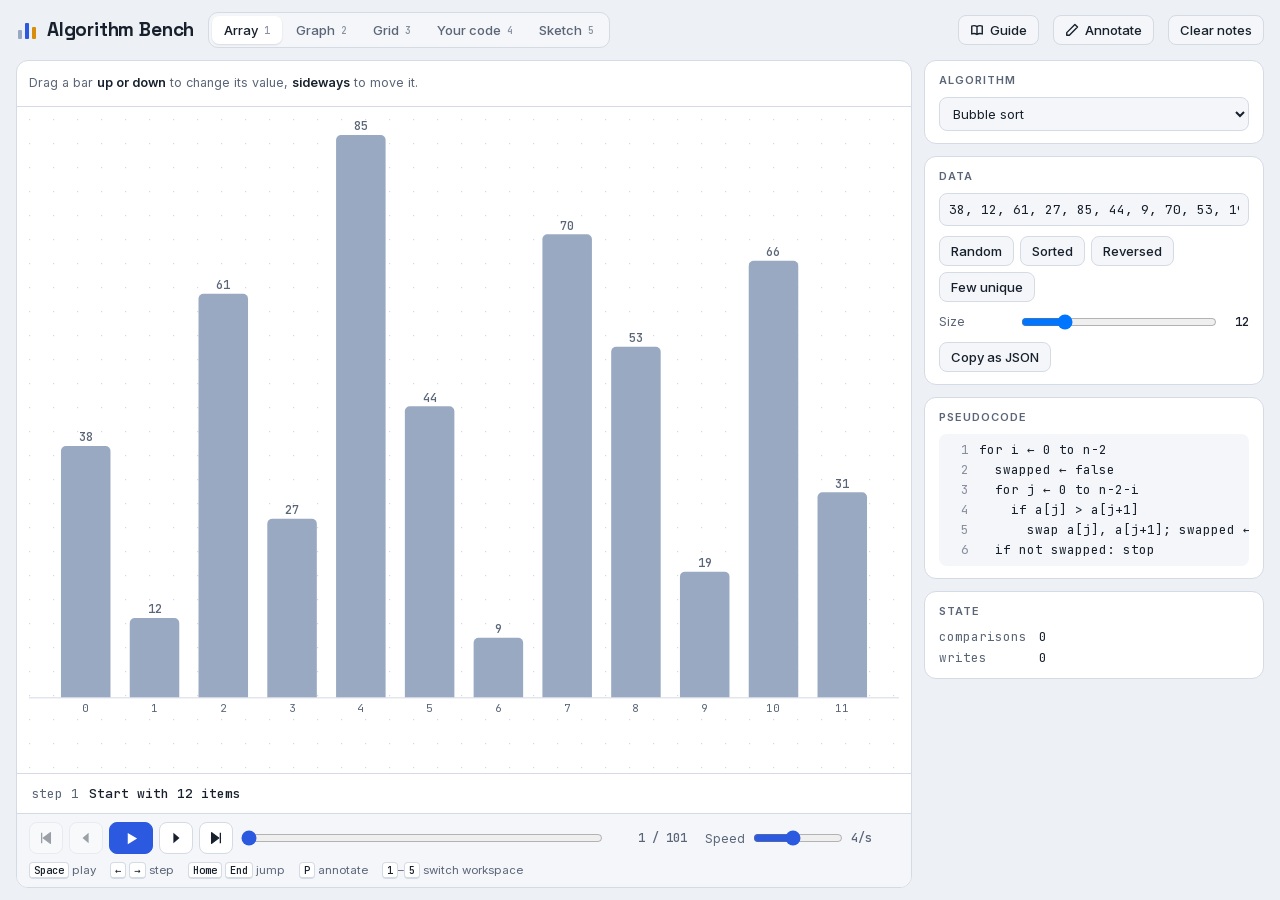
==== commit aece25d1: "Sketch tables: rename rows and columns Double-click a header on the board, or type comma-separated n" ====
--- a/index.html
+++ b/index.html
@@ -1456,6 +1456,12 @@
     const tip={x:it.x,y:it.y}; return {tip,dir:'up',lx:tip.x,ly:tip.y+28,rank:0};
   }
   function ptrLabel(it,G){ G=G||ptrGeom(it); const w=measure(it.name||'',`700 13px ${FM}`)+10; return {x:G.lx-w/2,y:G.ly-9,w,h:18}; }
+  /* table headers: a custom name, or the index when none is set */
+  const hdrName=(it,key,n)=>{ const v=it[key]&&it[key][n]; return v!=null&&String(v)!==''?String(v):null; };
+  const HDR_NAME=`600 12px ${FM}`, HDR_IDX=`400 10px ${FM}`;
+  function rowHdrW(it){ let w=14; it.rows.forEach((_,i)=>{ const nm=hdrName(it,'rowNames',i); w=Math.max(w,nm!=null?measure(nm,HDR_NAME):measure(String(i),HDR_IDX)); }); return Math.ceil(w); }
+  const colHdrRect=(it,j)=>({x:it.x+j*it.cw,y:it.y-19,w:it.cw,h:18});
+  const rowHdrRect=(it,i,rw)=>{ rw=rw??rowHdrW(it); return {x:it.x-8-rw,y:it.y+i*it.ch,w:rw,h:it.ch}; };
   /* UML geometry */
   const lines=s=>s?String(s).split('\n'):[];
   function classGeom(it){
@@ -1472,7 +1478,7 @@
     case 'lifeline': return {x:it.x,y:it.y,w:lifeGeom(it).w,h:it.h};
     case 'actor': return actorBox(it);
     case 'note': return {x:it.x,y:it.y,w:it.w,h:it.h};
-    case 'matrix': { const c=Math.max(1,...it.rows.map(x=>x.length)); return union({x:it.x-16,y:it.y-14,w:c*it.cw+16,h:it.rows.length*it.ch+14},gripRect(it)); }
+    case 'matrix': { const c=Math.max(1,...it.rows.map(x=>x.length)), rw=rowHdrW(it); return union({x:it.x-rw-10,y:it.y-20,w:c*it.cw+rw+10,h:it.rows.length*it.ch+20},gripRect(it)); }
     case 'node': return {x:it.x,y:it.y,w:96,h:40};
     case 'var': { const P=varParts(it); return union(P.name,P.box); }
     case 'ptr': { const G=ptrGeom(it); return union(ptrLabel(it,G),{x:G.tip.x-1,y:G.tip.y-1,w:2,h:2}); }
@@ -1529,6 +1535,9 @@
       case 'array': { for(let k=0;k<it.cells.length;k++) if(inR(p,cellRect(it,k))) return {it,k};
         return (inR(p,gripRect(it))||(!it.cells.length&&inR(p,arrBody(it))))?{it,grip:true}:null; }
       case 'matrix': { for(let i=0;i<it.rows.length;i++) for(let j=0;j<it.rows[i].length;j++) if(inR(p,mCell(it,i,j))) return {it,i,j};
+        const cols=Math.max(0,...it.rows.map(r=>r.length)), rw=rowHdrW(it);
+        for(let j=0;j<cols;j++) if(inR(p,colHdrRect(it,j))) return {it,hc:j};
+        for(let i=0;i<it.rows.length;i++) if(inR(p,rowHdrRect(it,i,rw))) return {it,hr:i};
         return inR(p,gripRect(it))?{it,grip:true}:null; }
       case 'node': return inR(p,bb(it))?{it,port:p.x>it.x+64?'next':null}:null;
       case 'var': { const P=varParts(it); return inR(p,P.box)?{it,f:'v'}:inR(p,P.name)?{it,f:'name'}:null; }
@@ -1601,9 +1610,15 @@
           if(it.idx){ if(it.vertical) txt(k,r.x-8,r.y+r.h/2,`400 10px ${FM}`,T.muted,'right'); else txt(k,r.x+r.w/2,r.y+r.h+9,`400 10px ${FM}`,T.muted); } }
         break; }
       case 'matrix': { grip(it);
-        it.rows.forEach((row,i)=>{ txt(i,it.x-8,it.y+i*it.ch+it.ch/2,`400 10px ${FM}`,T.muted,'right');
+        it.rows.forEach((row,i)=>{ const nm=hdrName(it,'rowNames',i), cy=it.y+i*it.ch+it.ch/2;
+          if(nm!=null) txt(nm,it.x-8,cy,HDR_NAME,T.fg,'right'); else txt(i,it.x-8,cy,HDR_IDX,T.muted,'right');
           row.forEach((cell,j)=>{ const r=mCell(it,i,j), on=live&&selCell&&selCell.id===it.id&&selCell.i===i&&selCell.j===j; cellBox(r,cell.m,c,on); fitText(cell.v,r,15); }); });
-        const cols=Math.max(0,...it.rows.map(r=>r.length)); for(let j=0;j<cols;j++) txt(j,it.x+j*it.cw+it.cw/2,it.y-8,`400 10px ${FM}`,T.muted); break; }
+        const cols=Math.max(0,...it.rows.map(r=>r.length));
+        for(let j=0;j<cols;j++){ const nm=hdrName(it,'colNames',j), cx=it.x+j*it.cw+it.cw/2;
+          if(nm==null){ txt(j,cx,it.y-10,HDR_IDX,T.muted); continue; }
+          let s=12; while(s>9&&measure(nm,`600 ${s}px ${FM}`)>it.cw-4) s--;   // long names shrink to fit their column
+          txt(nm,cx,it.y-10,`600 ${s}px ${FM}`,T.fg); }
+        break; }
       case 'node': { const vr={x:it.x,y:it.y,w:64,h:40}, nx=it.x+64;
         ctx.fillStyle=markFill(it.m)||T.surface; ctx.fillRect(vr.x,vr.y,64,40); ctx.fillStyle=T['surface-2']; ctx.fillRect(nx,it.y,32,40);
         ctx.strokeStyle=c; ctx.lineWidth=1.5; ctx.strokeRect(it.x,it.y,96,40); ctx.beginPath(); ctx.moveTo(nx,it.y); ctx.lineTo(nx,it.y+40); ctx.stroke();
@@ -1665,12 +1680,18 @@
   }
 
   /* value slots (cells, node values, variables, labels) */
-  function slotGet(t){ const it=ITEM(t.id); if(!it) return ''; if(t.k!=null) return it.cells[t.k]?it.cells[t.k].v:''; if(t.i!=null) return it.rows[t.i]?.[t.j]?.v??''; return it[t.f||'v']??''; }
-  function slotSet(t,v){ const it=ITEM(t.id); if(!it) return; if(t.k!=null){ if(it.cells[t.k]) it.cells[t.k].v=v; return; } if(t.i!=null){ const c=it.rows[t.i]?.[t.j]; if(c) c.v=v; return; } it[t.f||'v']=v; }
-  function slotOf(h){ if(!h) return null; const it=h.it; if(h.k!=null) return {id:it.id,k:h.k}; if(h.i!=null) return {id:it.id,i:h.i,j:h.j};
+  const isHdr=t=>t&&(t.f==='colName'||t.f==='rowName');
+  function slotGet(t){ const it=ITEM(t.id); if(!it) return ''; if(isHdr(t)) return hdrName(it,t.f+'s',t.n)??String(t.n);
+    if(t.k!=null) return it.cells[t.k]?it.cells[t.k].v:''; if(t.i!=null) return it.rows[t.i]?.[t.j]?.v??''; return it[t.f||'v']??''; }
+  function slotSet(t,v){ const it=ITEM(t.id); if(!it) return;
+    if(isHdr(t)){ const a=(it[t.f+'s']||[]).slice(); while(a.length<=t.n) a.push(null); v=String(v).trim(); a[t.n]=v===''||v===String(t.n)?null:v; it[t.f+'s']=a; return; }
+    if(t.k!=null){ if(it.cells[t.k]) it.cells[t.k].v=v; return; } if(t.i!=null){ const c=it.rows[t.i]?.[t.j]; if(c) c.v=v; return; } it[t.f||'v']=v; }
+  function slotOf(h){ if(!h) return null; const it=h.it; if(h.hc!=null) return {id:it.id,f:'colName',n:h.hc}; if(h.hr!=null) return {id:it.id,f:'rowName',n:h.hr};
+    if(h.k!=null) return {id:it.id,k:h.k}; if(h.i!=null) return {id:it.id,i:h.i,j:h.j};
     if(it.type==='node'||it.type==='var') return {id:it.id,f:'v'}; if(TEXTY.has(it.type)) return {id:it.id,f:'text'};
     if(it.type==='class') return {id:it.id,f:h.f||'name'}; if(it.type==='arrow') return {id:it.id,f:'label'}; return null; }
-  function slotRect(t){ const it=ITEM(t.id); if(t.k!=null) return cellRect(it,t.k); if(t.i!=null) return mCell(it,t.i,t.j);
+  function slotRect(t){ const it=ITEM(t.id); if(t.f==='colName') return colHdrRect(it,t.n); if(t.f==='rowName') return rowHdrRect(it,t.n);
+    if(t.k!=null) return cellRect(it,t.k); if(t.i!=null) return mCell(it,t.i,t.j);
     switch(it.type){ case 'node': return {x:it.x,y:it.y,w:64,h:40}; case 'var': { const P=varParts(it); return t.f==='name'?P.name:P.box; }
       case 'class': { const G=classGeom(it); return t.f==='attrs'?G.attrs:t.f==='ops'?G.ops:{x:it.x,y:it.y+(G.st?23:6),w:G.w,h:20}; }
       case 'actor': { const w=Math.max(120,measure(it.text||'',`600 14px ${FU}`)+24); return {x:it.x+30-w/2,y:it.y+62,w,h:20}; }
@@ -1686,6 +1707,7 @@
   let edT=null, edG=null;
   /* The editor copies how the canvas draws each slot: same font, weight, size, line height and text position. */
   function editGeom(t){ const it=ITEM(t.id), r=slotRect(t);
+    if(isHdr(t)) return {r,fs:12,ff:FM,fw:600,al:t.f==='rowName'?'right':'center'};
     if(t.k!=null||t.i!=null) return {r,fs:16,ff:FM,fw:600,al:'center'};
     switch(it.type){
       case 'text': { const s=it.size||18; return {r,fs:s,ff:FU,fw:500,al:'left',lh:s*1.3,top:true,color:col(it.color)}; }
@@ -1705,12 +1727,14 @@
     Object.assign(ed.style,{fontFamily:G.ff,fontWeight:String(G.fw),fontStyle:G.italic?'italic':'normal',fontSize:Math.max(coarse?16:1,fs)+'px',lineHeight:lh+'px',textAlign:G.al,color:G.color||''});
     let left,width,pl,pr;
     if(G.al==='left'){ const ix=(G.ix||0)*z; left=s.x+ix-B-P; pl=pr=P; width=Math.max(W0-ix,40)+2*B+2*P; }
+    else if(G.al==='right'){ width=Math.max(W0,60)+2*B; left=s.x+W0+B-width; pl=pr=0; }   // keep the right edge where the canvas text ends
     else { left=s.x-B; pl=pr=0; width=Math.max(W0,60)+2*B; }
     let top,height,pt;
     if(G.top){ const iy=(G.iy||0)*z; top=s.y+iy-B; pt=0; height=Math.max(H0-iy,n*lh)+2*B; }
     else { const H=Math.max(H0,n*lh); top=s.y-B-(H-H0)/2; pt=(H-n*lh)/2; height=H+2*B; }
     Object.assign(ed.style,{left:left+'px',top:top+'px',width:width+'px',height:height+'px',padding:`${pt}px ${pr}px 0 ${pl}px`});
-    if(ed.scrollWidth>ed.clientWidth+1){ const extra=ed.scrollWidth-ed.clientWidth+8; ed.style.width=(width+extra)+'px'; if(G.al!=='left') ed.style.left=(left-extra/2)+'px'; } }
+    if(ed.scrollWidth>ed.clientWidth+1){ const extra=ed.scrollWidth-ed.clientWidth+8; ed.style.width=(width+extra)+'px';
+      if(G.al==='center') ed.style.left=(left-extra/2)+'px'; else if(G.al==='right') ed.style.left=(left-extra)+'px'; } }
   function openEdit(t,init){ if(!isLive()||!t) return; const it=ITEM(t.id); if(!it) return; edT=t; edG=editGeom(t);
     ed.value=init!=null?init:String(slotGet(t)); ed.hidden=false; layoutEdit(); ed.focus({preventScroll:true});
     if(init==null) ed.select(); else ed.setSelectionRange(ed.value.length,ed.value.length); }
@@ -1830,7 +1854,7 @@
         props(); render(); break; }
       case 'move': if(a.moved){ for(const id of sel){ const it=ITEM(id); if(it&&it.type==='ptr') snapPtr(it); if(it&&it.type==='arrow') pinEnds(it); } changed(); } break;
       case 'val': { if(!a.moved){ render(); break; } const t=slotOf(hit(p,x=>['array','matrix','node','var'].includes(x.type)));
-        if(t&&!sameSlot(t,a.from)){ commit(); const v=slotGet(a.from);
+        if(t&&!isHdr(t)&&!sameSlot(t,a.from)){ commit(); const v=slotGet(a.from);
           if(t.id===a.from.id){ slotSet(a.from,slotGet(t)); slotSet(t,v); } else slotSet(t,v);
           if(t.k!=null||t.i!=null){ selCell=t; sel=new Set([t.id]); } changed(); } else render(); break; }
       case 'aend': a.it[a.end]=attachAt(p,a.end==='a'); changed(); break;
@@ -1936,6 +1960,10 @@
       if(k!=null) h+=markRow(it.cells[k]&&it.cells[k].m);
     } else if(it.type==='matrix'){ const sc=selCell&&selCell.id===it.id?selCell:null;
       h+=field('Name','label',it.label||'')+'<div class="row"><button class="btn" data-act="addRow">+ Row</button><button class="btn" data-act="delRow">− Row</button><button class="btn" data-act="addCol">+ Column</button><button class="btn" data-act="delCol">− Column</button></div>';
+      const nCols=Math.max(0,...it.rows.map(r=>r.length)), hdrList=(key,n)=>Array.from({length:n},(_,k)=>hdrName(it,key,k)??'').join(', ').replace(/(,\s*)+$/,'');
+      h+=`<label class="field"><span>Columns</span><input type="text" class="mono" data-prop="colNames" value="${esc(hdrList('colNames',nCols))}" placeholder="${esc(Array.from({length:nCols},(_,k)=>k).join(', '))}"><span></span></label>`;
+      h+=`<label class="field"><span>Rows</span><input type="text" class="mono" data-prop="rowNames" value="${esc(hdrList('rowNames',it.rows.length))}" placeholder="${esc(it.rows.map((_,k)=>k).join(', '))}"><span></span></label>`;
+      h+='<p class="small muted" style="margin:0">Header names, separated by commas. Leave a name empty to show its number. You can also double-click a header on the board. For a DP table, try <code>ε, A, B, C</code>.</p>';
       if(sc) h+=markRow(it.rows[sc.i]?.[sc.j]?.m);
     } else if(it.type==='node'){ h+=markRow(it.m)+'<div class="row"><button class="btn" data-act="nextNode">Insert node after</button></div>';
     } else if(it.type==='var'||BOXY.has(it.type)){ h+=markRow(it.m);
@@ -1980,6 +2008,7 @@
   function propChange(el){ const ids=[...sel], it=ids.length===1?ITEM(ids[0]):null; if(!it) return; const p=el.dataset.prop; commit();
     if(['label','name','stereo','attrs','ops','text','ta','tb'].includes(p)) it[p]=el.value.replace(/\s+$/,'');
     else if(p==='abstract') it.abstract=el.checked;
+    else if(p==='colNames'||p==='rowNames'){ const v=el.value.trim(); if(!v) delete it[p]; else it[p]=el.value.split(',').map(s=>s.trim()||null); }
     else if(p==='preset'||p==='line'||p==='head'||p==='tail'){ if(p==='preset'){ const m=APRE.find(x=>x[0]===el.value); if(m) Object.assign(it,m[2]); } else it[p]=el.value;
       astyle=styleOf(it); save(); render(); props(); return; }
     else if(p==='values'){ const vals=el.value.trim()===''?[]:el.value.split(',').map(s=>s.trim()); it.cells=vals.map((v,i)=>({v,m:it.cells[i]?it.cells[i].m:null})); clean(); }
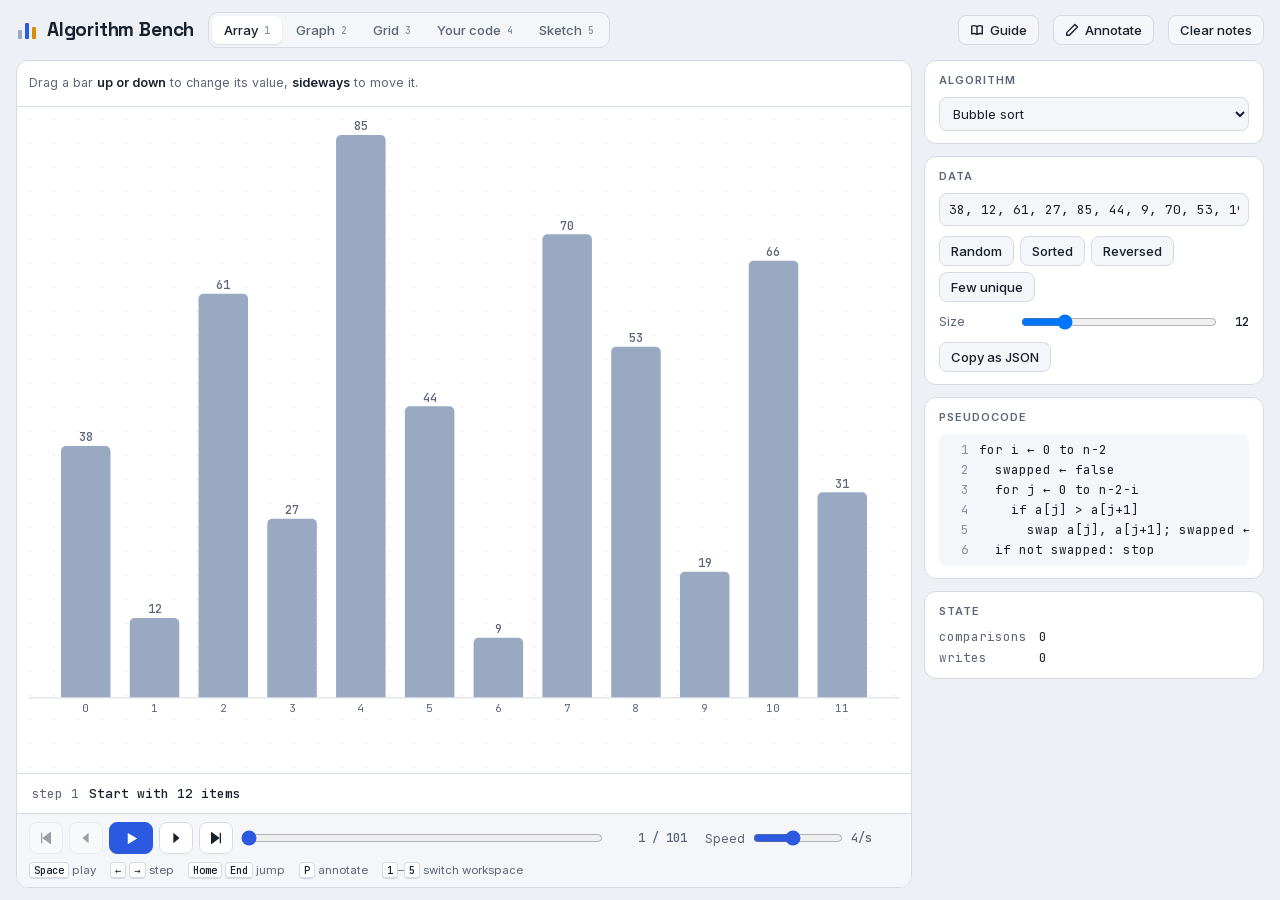
==== commit 0957f4f3: "Guide: technology picker, data structures, design patterns - Technologies: every card says when to p" ====
--- a/index.html
+++ b/index.html
@@ -615,6 +615,7 @@
 }
 const S = load();
 /* links like index.html#array:quick (from the guide) open a workspace with an algorithm picked */
+let pendingInsert=null;   // #sketch:stack etc. drops that structure on the board after boot
 (function openFromHash(){ const [m,a]=decodeURIComponent(location.hash.slice(1)).split(':'); if(!['array','graph','grid','custom','sketch'].includes(m)) return;
   S.mode=m;
   if(m==='array'&&['bubble','insertion','selection','quick','merge','binary','twosum'].includes(a)) S.array.algo=a;
@@ -623,6 +624,7 @@
     else if(!S.graph.nodes.length) Object.assign(S.graph,sampleGraph(),{start:0,target:7}); }
   if(m==='grid'&&['bfs','dfs','dijkstra','astar','greedy'].includes(a)) S.grid.algo=a;
   if(m==='custom'&&TPL[a]){ S.custom.code=TPL[a].code; S.custom.input=TPL[a].input; }
+  if(m==='sketch'&&['array','stack','queue','matrix','list','tree','hash','var','ptr','box','class','interface','note','actor','usecase','lifeline','umlclass','umlseq'].includes(a)) pendingInsert=a;
   try{ history.replaceState(null,'',location.pathname+location.search); }catch(_){}
 })();
 let saveT=0;
@@ -2156,6 +2158,7 @@
 if(document.fonts&&document.fonts.ready) document.fonts.ready.then(()=>draw());
 syncArrayField(); syncArrayAlgo(); syncGraphSelects(); syncGTool(); syncGrid(); SK.init();
 setMode(S.mode);
+if(pendingInsert) SK.insert(pendingInsert);
 })();
 </script>
 <script>
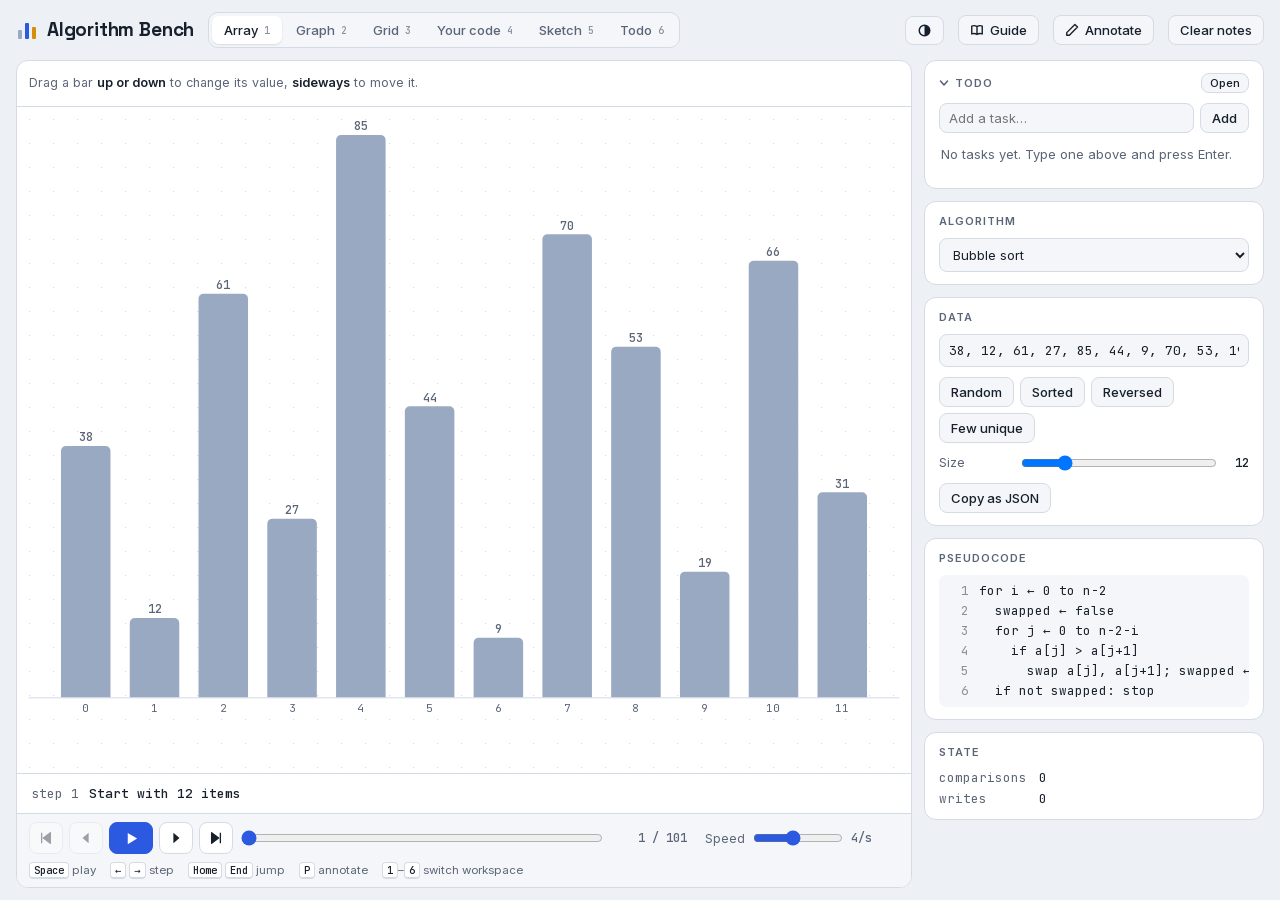
==== commit 4a4ba8cc: "Add Todo tab with collapsible side panel, and a theme toggle - Todo workspace (key 6): multiple list" ====
--- a/index.html
+++ b/index.html
@@ -15,6 +15,7 @@
 <link rel="icon" href="icons/icon.svg" type="image/svg+xml">
 <link rel="apple-touch-icon" href="icons/apple-touch-icon.png">
 <link rel="stylesheet" href="fonts.css">
+<script>try{var t=localStorage.getItem('algobench.theme');if(t==='dark'||t==='light')document.documentElement.dataset.theme=t;}catch(e){}</script>
 <style>
 html{color-scheme:light;box-sizing:border-box}
 :root{padding-top:env(safe-area-inset-top,0px);padding-bottom:env(safe-area-inset-bottom,0px)}
@@ -76,6 +77,7 @@
 .modes button{font:500 13px var(--f-ui);color:var(--muted);background:transparent;border:0;border-radius:7px;padding:6px 12px;cursor:pointer;display:flex;gap:6px;align-items:center}
 .modes button kbd{font:500 10px var(--f-mono);color:var(--muted);opacity:.7}
 .modes button[aria-selected="true"]{background:var(--surface);color:var(--fg);box-shadow:0 1px 2px rgba(10,20,40,.12)}
+.theme-btn{padding:6px 8px}
 .btn{font:500 13px var(--f-ui);color:var(--fg);background:var(--surface-2);border:1px solid var(--line);border-radius:8px;padding:6px 11px;cursor:pointer;display:inline-flex;align-items:center;gap:6px;white-space:nowrap}
 .btn:hover{border-color:var(--muted)}
 a.btn{text-decoration:none}
@@ -183,8 +185,64 @@
 #skProps .field{grid-template-columns:78px minmax(0,1fr)}
 #skProps .field > span:last-child{display:none}
 .prop-area{display:flex;flex-direction:column;gap:5px;font-size:12.5px;color:var(--muted)}
+.mem{display:flex;flex-direction:column;gap:5px}
+.mem-h{display:flex;justify-content:space-between;align-items:center;gap:8px;font-size:12.5px;color:var(--muted)}
+.mem-add{padding:3px 9px;font-size:12px}
+.mem-row{display:grid;grid-template-columns:52px minmax(0,1fr) 26px;gap:5px;align-items:center}
+.card .mem-row select{padding:6px 2px;font-family:var(--f-mono);text-align:center}
+.card .mem-row input{padding:6px 8px}
 .caption{flex-wrap:wrap}
 .cap-actions{margin-left:auto;display:flex;gap:6px;flex-wrap:wrap}
+
+/* todo lists: full view in the Todo tab, compact card beside the other workspaces */
+.todo-view{flex:1;min-height:280px;overflow:auto;padding:22px 24px}
+.td-wrap{max-width:720px;margin:0 auto;display:flex;flex-direction:column;gap:14px}
+.td-title{font:700 24px/1.2 var(--f-display);letter-spacing:-.01em;color:var(--fg);background:transparent;border:1px solid transparent;border-radius:8px;padding:4px 8px;margin-left:-9px;width:100%}
+.td-title:hover,.td-title:focus{border-color:var(--line);background:var(--surface-2)}
+.td-meta{display:flex;align-items:center;gap:12px;font:500 12px var(--f-mono);color:var(--muted)}
+.td-bar{flex:1;height:6px;border-radius:3px;background:var(--surface-2);border:1px solid var(--line);overflow:hidden}
+.td-bar i{display:block;height:100%;width:0;background:var(--done);transition:width .2s}
+.td-list{display:flex;flex-direction:column;gap:8px}
+.td-add{display:flex;gap:6px}
+.td-add input{flex:1;min-width:0;font:14px var(--f-ui);color:var(--fg);background:var(--surface-2);border:1px solid var(--line);border-radius:8px;padding:8px 10px}
+.td-compact .td-add input{font-size:13px;padding:6px 9px}
+ul.td-items{list-style:none;margin:0;padding:0;display:flex;flex-direction:column;gap:2px}
+ul.td-items li{display:grid;grid-template-columns:18px 18px minmax(0,1fr) 26px;gap:8px;align-items:start;padding:6px 4px;border-radius:8px}
+ul.td-items li:hover{background:var(--surface-2)}
+ul.td-items li.dragging{background:var(--accent-soft);box-shadow:0 2px 8px rgba(10,20,40,.15)}
+.td-grip{height:22px;display:grid;place-items:center;color:var(--muted);cursor:grab;touch-action:none;opacity:.5}
+li:hover .td-grip{opacity:1}
+.td-check{width:16px;height:16px;margin:3px 0 0;accent-color:var(--done);cursor:pointer}
+.td-text{min-height:22px;line-height:22px;white-space:pre-wrap;overflow-wrap:anywhere;outline:none;border-radius:4px;padding:0 4px;margin:0 -4px}
+.td-text:focus{background:var(--surface);box-shadow:0 0 0 2px var(--accent)}
+.td-text:empty::before{content:'New task';color:var(--muted)}
+li.done .td-text{color:var(--muted);text-decoration:line-through}
+.td-del{height:22px;border:0;background:transparent;color:var(--muted);font-size:17px;line-height:1;cursor:pointer;border-radius:6px;padding:0;opacity:0}
+li:hover .td-del,.td-del:focus-visible{opacity:1}
+.td-del:hover{color:var(--swap)}
+@media (pointer:coarse){.td-del,.td-grip{opacity:1}}
+ul.td-items li.td-empty{display:block;color:var(--muted);font-size:13px;padding:10px 4px}
+ul.td-items li.td-empty:hover{background:none}
+.td-compact ul.td-items{max-height:300px;overflow:auto}
+.td-compact ul.td-items li{gap:6px;padding:4px 2px;font-size:13px}
+.td-foot{display:flex;align-items:center;gap:12px;flex-wrap:wrap;font-size:12.5px;color:var(--muted)}
+.td-foot .btn{padding:3px 9px;font-size:12px}
+.td-foot .check{font-size:12.5px;margin-left:auto}
+#todoSide h3{text-transform:none;letter-spacing:0}
+.td-collapse{display:flex;align-items:center;gap:6px;background:none;border:0;padding:0;cursor:pointer;font:600 11px var(--f-ui);text-transform:uppercase;letter-spacing:.09em;color:var(--muted)}
+.td-collapse svg{transition:transform .15s}
+.td-collapse[aria-expanded="false"] svg{transform:rotate(-90deg)}
+.td-badge{font:500 11px var(--f-mono);text-transform:none;letter-spacing:0;color:var(--fg);background:var(--surface-2);border:1px solid var(--line);border-radius:6px;padding:0 6px}
+.td-badge:empty{display:none}
+.td-side-act{display:flex;gap:6px;align-items:center}
+.td-side-act select{width:auto!important;max-width:130px;padding:3px 6px!important;font-size:12px!important}
+.td-side-act .btn{padding:2px 8px;font-size:11.5px}
+ul.td-lists{list-style:none;margin:0;padding:0;display:flex;flex-direction:column;gap:3px}
+ul.td-lists button{width:100%;display:flex;justify-content:space-between;gap:10px;align-items:center;text-align:left;font:500 13px var(--f-ui);color:var(--fg);background:transparent;border:1px solid transparent;border-radius:8px;padding:7px 9px;cursor:pointer}
+ul.td-lists button:hover{background:var(--surface-2)}
+ul.td-lists button[aria-current="true"]{background:var(--accent-soft);border-color:var(--accent)}
+ul.td-lists .n{font:500 11.5px var(--f-mono);color:var(--muted);flex:none}
+ul.td-lists .nm{overflow:hidden;text-overflow:ellipsis;white-space:nowrap}
 
 @media (max-width:880px){
   html,body{height:auto}
@@ -211,15 +269,35 @@
       <button role="tab" data-mode="grid" id="tab-grid">Grid <kbd>3</kbd></button>
       <button role="tab" data-mode="custom" id="tab-custom"><span class="long">Your code</span><span class="short">Code</span> <kbd>4</kbd></button>
       <button role="tab" data-mode="sketch" id="tab-sketch">Sketch <kbd>5</kbd></button>
+      <button role="tab" data-mode="todo" id="tab-todo">Todo <kbd>6</kbd></button>
     </nav>
     <div class="spacer"></div>
     <button class="btn primary" id="installBtn" hidden title="Install as an app on this device">Install app</button>
+    <button class="btn theme-btn" id="themeBtn" type="button" aria-label="Theme"></button>
     <a class="btn" id="guideBtn" href="guide.html" title="Algorithms, problem-solving patterns, technologies and working with AI">
       <svg width="14" height="14" viewBox="0 0 16 16" fill="none" stroke="currentColor" stroke-width="1.6" stroke-linejoin="round" aria-hidden="true"><path d="M2 3.5c2-.8 4-.8 6 .6 2-1.4 4-1.4 6-.6v9c-2-.8-4-.8-6 .6-2-1.4-4-1.4-6-.6zM8 4.1v9"/></svg>Guide</a>
     <button class="btn" id="penBtn" aria-pressed="false" title="Draw notes on top of the canvas (P)">
       <svg width="14" height="14" viewBox="0 0 16 16" aria-hidden="true"><path d="M11.3 1.7l3 3L5 14H2v-3z" fill="none" stroke="currentColor" stroke-width="1.6" stroke-linejoin="round"/></svg>Annotate</button>
     <button class="btn" id="inkClear" title="Erase your notes in this workspace">Clear notes</button>
   </header>
+<script>
+/* theme: auto (follows the system) -> dark -> light; shared by the bench and the guide */
+(()=>{ const K='algobench.theme', root=document.documentElement, b=document.getElementById('themeBtn');
+  const ICON={auto:'<circle cx="8" cy="8" r="5.6"/><path d="M8 2.4v11.2a5.6 5.6 0 000-11.2z" fill="currentColor" stroke="none"/>',
+    dark:'<path d="M13.6 9.6A5.8 5.8 0 016.4 2.4a5.8 5.8 0 107.2 7.2z"/>',
+    light:'<circle cx="8" cy="8" r="2.9"/><path d="M8 1.2v1.7M8 13.1v1.7M1.2 8h1.7M13.1 8h1.7M3.2 3.2l1.2 1.2M11.6 11.6l1.2 1.2M3.2 12.8l1.2-1.2M11.6 4.4l1.2-1.2"/>'};
+  const LBL={auto:'Theme: auto (follows your system)',dark:'Theme: dark',light:'Theme: light'};
+  const get=()=>{ try{ const t=localStorage.getItem(K); return t==='dark'||t==='light'?t:'auto'; }catch(e){ return 'auto'; } };
+  function apply(t){ if(t==='auto') delete root.dataset.theme; else root.dataset.theme=t;
+    document.querySelectorAll('meta[name="theme-color"]').forEach(m=>{ if(!m.dataset.c) m.dataset.c=m.content; m.content=t==='auto'?m.dataset.c:(t==='dark'?'#0E1319':'#EDF0F4'); });
+    b.innerHTML='<svg width="15" height="15" viewBox="0 0 16 16" fill="none" stroke="currentColor" stroke-width="1.6" stroke-linecap="round" stroke-linejoin="round" aria-hidden="true">'+ICON[t]+'</svg>';
+    b.title=LBL[t]+'. Click to switch.'; b.setAttribute('aria-label',LBL[t]); }
+  b.addEventListener('click',()=>{ const n={auto:'dark',dark:'light',light:'auto'}[get()]; try{ localStorage.setItem(K,n); }catch(e){} apply(n); });
+  addEventListener('storage',e=>{ if(e.key===K) apply(get()); });
+  apply(get());
+})();
+</script>
+
 
   <main class="work">
     <section class="stage-wrap">
@@ -266,6 +344,18 @@
           <button class="ib-s" id="skFit" title="Fit the board to the screen" aria-label="Fit to screen"><svg width="16" height="16" viewBox="0 0 16 16" fill="none" stroke="currentColor" stroke-width="1.6" stroke-linecap="round" stroke-linejoin="round" aria-hidden="true"><path d="M2 6V2h4M10 2h4v4M14 10v4h-4M6 14H2v-4"/></svg></button>
         </div>
         <div data-for="custom"><span class="hint">Write <code>run(data, step)</code>, press <b>Run</b>. Every <code>step()</code> call becomes a frame.</span></div>
+        <div data-for="todo"><span class="hint"><b>Enter</b> adds the next task, <b>Backspace</b> on an empty one removes it, <b>Alt + ↑/↓</b> or the handle moves it.</span></div>
+      </div>
+      <div class="todo-view" data-for="todo">
+        <div class="td-wrap">
+          <input class="td-title" id="tdTitle" aria-label="List name" spellcheck="false" autocomplete="off">
+          <div class="td-meta"><div class="td-bar"><i id="tdBar"></i></div><span id="tdCount"></span></div>
+          <div class="td-list" id="tdMain">
+            <form class="td-add"><input placeholder="Add a task…" aria-label="New task" autocomplete="off"><button class="btn primary">Add</button></form>
+            <ul class="td-items"></ul>
+            <div class="td-foot"></div>
+          </div>
+        </div>
       </div>
       <div class="stage" id="stage"><canvas id="cv" aria-label="Visualization canvas"></canvas><input id="inlineEdit" class="inline-edit" hidden></div>
       <div class="caption"><span class="stepno" id="stepno"></span><span id="msg"></span><span class="cap-actions" id="capActions" hidden><button class="btn" id="skLive">Back to live board</button><button class="btn" id="skRestore">Restore this step</button></span></div>
@@ -278,11 +368,36 @@
         <input type="range" id="pScrub" min="0" max="0" value="0" aria-label="Timeline">
         <span class="count" id="pCount">0 / 0</span>
         <label class="speed" for="pSpeed">Speed <input type="range" id="pSpeed" min="0" max="7" step="1"><output id="pSpeedLbl"></output></label>
-        <div class="keys"><span><kbd>Space</kbd> play</span><span><kbd>←</kbd> <kbd>→</kbd> step</span><span><kbd>Home</kbd> <kbd>End</kbd> jump</span><span><kbd>P</kbd> annotate</span><span><kbd>1</kbd>–<kbd>5</kbd> switch workspace</span></div>
+        <div class="keys"><span><kbd>Space</kbd> play</span><span><kbd>←</kbd> <kbd>→</kbd> step</span><span><kbd>Home</kbd> <kbd>End</kbd> jump</span><span><kbd>P</kbd> annotate</span><span><kbd>1</kbd>–<kbd>6</kbd> switch workspace</span></div>
       </div>
     </section>
 
     <aside class="panel">
+      <!-- TODO (side card, shown in every other workspace) -->
+      <div class="card" id="todoSide">
+        <h3>
+          <button class="td-collapse" id="tdCollapse" aria-expanded="true" aria-controls="tdSide"><svg width="10" height="10" viewBox="0 0 10 10" aria-hidden="true"><path d="M1.5 3l3.5 4 3.5-4" fill="none" stroke="currentColor" stroke-width="1.6" stroke-linecap="round" stroke-linejoin="round"/></svg>Todo <span class="td-badge" id="tdSideCount"></span></button>
+          <span class="td-side-act"><select id="tdSideList" aria-label="Todo list"></select><button class="btn" id="tdOpenTab" title="Open this list in the Todo tab (6)">Open</button></span>
+        </h3>
+        <div class="td-list td-compact" id="tdSide">
+          <form class="td-add"><input placeholder="Add a task…" aria-label="New task" autocomplete="off"><button class="btn">Add</button></form>
+          <ul class="td-items"></ul>
+          <div class="td-foot"></div>
+        </div>
+      </div>
+
+      <!-- TODO tab -->
+      <div class="card" data-for="todo">
+        <h3>Lists</h3>
+        <ul class="td-lists" id="tdLists"></ul>
+        <form class="td-add" id="tdNewList"><input placeholder="New list…" aria-label="New list name" autocomplete="off"><button class="btn">Add</button></form>
+      </div>
+      <div class="card" data-for="todo">
+        <h3>This list</h3>
+        <div class="row"><button class="btn" id="tdDelList">Delete list</button></div>
+        <p class="small muted" style="margin:0">Click the title to rename it. Click a task to edit it. The selected list also sits in a collapsible card beside every other workspace, so you can tick things off while you work.</p>
+      </div>
+
       <!-- ARRAY -->
       <div class="card" data-for="array">
         <h3>Algorithm</h3>
@@ -588,8 +703,11 @@
   const arrows=[{id:nid(),type:'arrow',a:{id:head.id},b:{id:nodes[0].id},color:'muted'}].concat(nodes.slice(0,-1).map((n,k)=>({id:nid(),type:'arrow',a:{id:n.id,port:'next'},b:{id:nodes[k+1].id},color:'fg'})));
   return {items:[a,tmp,...nodes,head,note,...arrows,pi,pj],frames:[],view:{x:0,y:0,z:1},nextId:id,fitted:false};
 }
+function defaultTodo(){ return {lists:[{id:1,name:'To do',items:[]}],active:1,nextId:2,hideDone:false,panel:{collapsed:false}}; }
+const MODES=['array','graph','grid','custom','sketch','todo'];
 const DEF = {
   mode:'array', speed:3,
+  todo:defaultTodo(),
   ui:{gtool:'move', brush:1},
   array:{values:[38,12,61,27,85,44,9,70,53,19,66,31], algo:'bubble', target:53},
   graph:Object.assign(sampleGraph(), {directed:false, algo:'dijkstra', start:0, target:7, weights:true}),
@@ -603,8 +721,10 @@
   try{
     const raw = localStorage.getItem(KEY); if(!raw) return s;
     const o = JSON.parse(raw);
-    for(const k of ['ui','array','graph','grid','custom','ink','sketch']) if(o[k] && typeof o[k]==='object') Object.assign(s[k], o[k]);
-    if(['array','graph','grid','custom','sketch'].includes(o.mode)) s.mode=o.mode;
+    for(const k of ['ui','array','graph','grid','custom','ink','sketch','todo']) if(o[k] && typeof o[k]==='object') Object.assign(s[k], o[k]);
+    if(MODES.includes(o.mode)) s.mode=o.mode;
+    if(!Array.isArray(s.todo.lists)||!s.todo.lists.length||!s.todo.lists.every(l=>l&&Array.isArray(l.items))) s.todo=defaultTodo();
+    if(!s.todo.panel||typeof s.todo.panel!=='object') s.todo.panel={collapsed:false};
     if(!Array.isArray(s.sketch.items)||!Array.isArray(s.sketch.frames)||!s.sketch.view) s.sketch=defaultSketch();
     if(Number.isInteger(o.speed)) s.speed=clamp(o.speed,0,7);
     if(!Array.isArray(s.array.values)||!s.array.values.length) s.array.values=clone(DEF.array.values);
@@ -616,7 +736,7 @@
 const S = load();
 /* links like index.html#array:quick (from the guide) open a workspace with an algorithm picked */
 let pendingInsert=null;   // #sketch:stack etc. drops that structure on the board after boot
-(function openFromHash(){ const [m,a]=decodeURIComponent(location.hash.slice(1)).split(':'); if(!['array','graph','grid','custom','sketch'].includes(m)) return;
+(function openFromHash(){ const [m,a]=decodeURIComponent(location.hash.slice(1)).split(':'); if(!MODES.includes(m)) return;
   S.mode=m;
   if(m==='array'&&['bubble','insertion','selection','quick','merge','binary','twosum'].includes(a)) S.array.algo=a;
   if(m==='graph'&&['bfs','dfs','dijkstra','prim','topo'].includes(a)){ S.graph.algo=a;
@@ -643,7 +763,7 @@
 function pill(t,x,y,fg,bg,border){ ctx.font=`500 11px ${FM}`; const w=ctx.measureText(t).width+10,h=17; rr(x-w/2,y-h/2,w,h,8); ctx.fillStyle=bg; ctx.fill(); if(border){ctx.strokeStyle=border;ctx.lineWidth=1;ctx.stroke();} text(t,x,y+.5,{font:`500 11px ${FM}`,color:fg}); }
 
 /* ---------------- runs & player ---------------- */
-const runs={array:{frames:null,fi:0},graph:{frames:null,fi:0},grid:{frames:null,fi:0},custom:{frames:null,fi:0,logs:[]},sketch:{frames:null,fi:0}};
+const runs={array:{frames:null,fi:0},graph:{frames:null,fi:0},grid:{frames:null,fi:0},custom:{frames:null,fi:0,logs:[]},sketch:{frames:null,fi:0},todo:{frames:null,fi:0}};
 const cur=()=>runs[S.mode];
 const curFrame=()=>{ const R=cur(); return R.frames?R.frames[R.fi]:null; };
 let playing=false, raf=0, lastT=0, acc=0;
@@ -959,7 +1079,7 @@
 
 /* ---------------- DRAW ---------------- */
 function draw(){
-  if(!W) return;
+  if(!W||S.mode==='todo') return;
   if(S.mode==='sketch'){ SK.render(); return; }
   ctx.setTransform(dpr,0,0,dpr,0,0); ctx.clearRect(0,0,W,H);
   ctx.fillStyle=T.surface; ctx.fillRect(0,0,W,H);
@@ -1150,6 +1270,7 @@
 function pcLines(){ if(S.mode==='array') return (ARR[S.array.algo]||ARR.bubble).pc; if(S.mode==='graph') return GPC[S.graph.algo]; if(S.mode==='grid') return gridPC(S.grid.algo); return []; }
 function fmtVal(v){ if(typeof v==='number') return isFinite(v)?String(Math.round(v*1000)/1000):(v>0?'∞':'−∞'); if(typeof v==='string') return v; const s=JSON.stringify(v); return s&&s.length>120?s.slice(0,118)+'…':String(s); }
 function renderSide(){
+  if(S.mode==='todo') return;
   if(S.mode==='sketch'){ SK.side(); return; }
   const R=cur(), f=curFrame();
   $('#msg').textContent = f? f.msg : (S.mode==='custom'?'Not run yet.':'Editing…');
@@ -1264,13 +1385,16 @@
   stopPlay(); hideInline(); S.mode=m;
   $$('.modes button').forEach(b=>b.setAttribute('aria-selected',String(b.dataset.mode===m)));
   $$('[data-for]').forEach(el=>el.hidden=el.dataset.for!==m);
-  $('#pcCard').hidden= m==='custom'||m==='sketch';
-  $('#stateCard').hidden= m==='sketch';
-  $('#penBtn').hidden=$('#inkClear').hidden= m==='sketch';
+  $('#pcCard').hidden= m==='custom'||m==='sketch'||m==='todo';
+  $('#stateCard').hidden= m==='sketch'||m==='todo';
+  $('#penBtn').hidden=$('#inkClear').hidden= m==='sketch'||m==='todo';
+  $('#stage').hidden=$('.caption').hidden=$('.player').hidden= m==='todo';
+  $('#todoSide').hidden= m==='todo';
   if(m!=='sketch') SK.closeEdit(true);
-  if(m==='sketch') setPen(false);
-  resize();
-  if(m==='sketch'){ SK.syncRuns(false); SK.props(); if(!S.sketch.fitted){ S.sketch.fitted=true; SK.fit(); } }
+  if(m==='sketch'||m==='todo') setPen(false);
+  resize(); TD.render();
+  if(m==='todo'){ /* nothing to run */ }
+  else if(m==='sketch'){ SK.syncRuns(false); SK.props(); if(!S.sketch.fitted){ S.sketch.fitted=true; SK.fit(); } }
   else if(m==='custom'){ if(!runs.custom.frames) runCustom(); }
   else if(!runs[m].frames) rebuild();
   refresh(); save();
@@ -1468,10 +1592,13 @@
   const lines=s=>s?String(s).split('\n'):[];
   function classGeom(it){
     const st=it.stereo?`«${it.stereo}»`:'', aL=lines(it.attrs), oL=lines(it.ops), LH=19;
-    const w=Math.max(150, measure(it.name||'',`${it.abstract?'italic ':''}700 14px ${FU}`)+28, st?measure(st,`400 12px ${FU}`)+28:0, ...aL.concat(oL).map(l=>measure(l,`500 13px ${FM}`)+22));
-    const hh=st?46:32, ah=aL.length?aL.length*LH+10:14, oh=oL.length?oL.length*LH+10:14;
+    const w=Math.max(150, measure(it.name||'',`${it.abstract?'italic ':''}700 14px ${FU}`)+28, st?measure(st,`400 12px ${FU}`)+28:0, ...aL.concat(oL).map(l=>measure(l,`500 13px ${FM}`)+34));
+    const hh=st?46:32, ah=aL.length?aL.length*LH+10:22, oh=oL.length?oL.length*LH+10:22;
     return {w,LH,aL,oL,st,attrs:{x:it.x,y:it.y+hh,w,h:ah},ops:{x:it.x,y:it.y+hh+ah,w,h:oh},h:hh+ah+oh};
   }
+  const memberRect=(it,f,n)=>{ const G=classGeom(it), C=G[f]; return {x:it.x,y:C.y+5+n*G.LH,w:G.w,h:G.LH}; };
+  const classPlus=it=>{ const G=classGeom(it); return ['attrs','ops'].map(f=>({f,x:it.x+G.w-13,y:G[f].y+G[f].h-11})); };   // the + buttons
+  const memberText=v=>String(v).replace(/^\s*[+\-#~]\s*/,'').trim();
   function lifeGeom(it){ const w=Math.max(110,measure(it.text||'',`600 14px ${FU}`)+28); return {w,cx:it.x+w/2,head:{x:it.x,y:it.y,w,h:40}}; }
   function actorBox(it){ const w=Math.max(60,measure(it.text||'',`600 14px ${FU}`)+10); return {x:it.x+30-w/2,y:it.y,w,h:82}; }
   function bb(it){ switch(it.type){
@@ -1519,7 +1646,8 @@
     ['aggr','Aggregation (◇ at start)',{line:'solid',head:'none',tail:'diamond'}],['comp','Composition (◆ at start)',{line:'solid',head:'none',tail:'fdiamond'}],
     ['ret','Return message',{line:'dashed',head:'open',tail:'none'}]];
   const ENDS=[['none','none'],['arrow','filled arrow'],['open','open arrow'],['triangle','hollow triangle'],['diamond','hollow diamond ◇'],['fdiamond','filled diamond ◆']];
-  let astyle={line:'solid',head:'arrow',tail:'none'};
+  let astyle={line:'solid',head:'arrow',tail:'none'}, astyleUml={line:'solid',head:'none',tail:'none'};   // UML default: association
+  const umlEnd=e=>{ const it=e&&e.id!=null?ITEM(e.id):null; return !!it&&(it.type==='class'||it.type==='actor'); };
   const styleOf=it=>({line:it.line||'solid',head:it.head||'arrow',tail:it.tail||'none'});
   const presetOf=it=>{ const s=styleOf(it), m=APRE.find(([,,p])=>p.line===s.line&&p.head===s.head&&p.tail===s.tail); return m?m[0]:'custom'; };
 
@@ -1528,7 +1656,8 @@
   function hitItem(it,p,tol){
     switch(it.type){
       case 'arrow': { const P=arrowPts(it); return (segDist(p,P[0],P[1])<tol||(it.label&&inR(p,labelRect(it,P))))?{it}:null; }
-      case 'class': { if(!inR(p,bb(it))) return null; const G=classGeom(it); return {it,f:p.y<G.attrs.y?'name':p.y<G.ops.y?'attrs':'ops'}; }
+      case 'class': { if(!inR(p,bb(it))) return null; const G=classGeom(it); if(p.y<G.attrs.y) return {it,f:'name'};
+        const f=p.y<G.ops.y?'attrs':'ops', L=f==='attrs'?G.aL:G.oL, n=Math.floor((p.y-G[f].y-5)/G.LH); return {it,f,n:L.length?clamp(n,0,L.length-1):null}; }
       case 'lifeline': { const G=lifeGeom(it); if(inR(p,G.head)) return {it};
         return (Math.abs(p.x-G.cx)<tol+3&&p.y>=it.y+40&&p.y<=it.y+it.h)?{it,line:true}:null; }
       case 'ptr': { const G=ptrGeom(it); return (inR(p,ptrLabel(it,G))||(G.rank===0&&segDist(p,{x:G.lx,y:G.ly},G.tip)<tol))?{it}:null; }
@@ -1655,6 +1784,9 @@
       if(it.type==='arrow'){ if(sel.size>1) continue; const [a,b]=arrowPts(it); ctx.lineWidth=1.5/z; for(const q of [a,b]){ ctx.beginPath(); ctx.arc(q.x,q.y,5/z,0,Math.PI*2); ctx.fillStyle=T.surface; ctx.fill(); ctx.strokeStyle=T.accent; ctx.stroke(); } continue; }
       const b=bb(it), pd=5/z; ctx.lineWidth=1.5/z; ctx.setLineDash([5/z,4/z]); ctx.strokeStyle=T.accent; ctx.strokeRect(b.x-pd,b.y-pd,b.w+2*pd,b.h+2*pd); ctx.setLineDash([]);
       const rh=sel.size===1?resizeHandle(it):null; if(rh){ const s=9/z; ctx.fillStyle=T.accent; ctx.fillRect(rh.x-s/2,rh.y-s/2,s,s); } }
+    const pc=!act?plusTarget():null;
+    if(pc) for(const q of plusBtns(pc)){ ctx.beginPath(); ctx.arc(q.x,q.y,q.r,0,Math.PI*2); ctx.fillStyle=T['accent-soft']; ctx.fill(); ctx.strokeStyle=T.accent; ctx.lineWidth=1.2; ctx.stroke();
+      ctx.beginPath(); ctx.moveTo(q.x-3.5,q.y); ctx.lineTo(q.x+3.5,q.y); ctx.moveTo(q.x,q.y-3.5); ctx.lineTo(q.x,q.y+3.5); ctx.lineWidth=1.6; ctx.lineCap='round'; ctx.stroke(); }
     const tg=!act?handleTarget():null;
     if(tg) for(const q of handlePts(tg)){ ctx.beginPath(); ctx.arc(q.x,q.y,5/z,0,Math.PI*2); ctx.fillStyle=T.surface; ctx.fill(); ctx.lineWidth=1.5/z; ctx.strokeStyle=T.accent; ctx.stroke();
       ctx.beginPath(); ctx.arc(q.x,q.y,2/z,0,Math.PI*2); ctx.fillStyle=T.accent; ctx.fill(); }
@@ -1667,7 +1799,29 @@
   let hoverId=null;
   function handleTarget(){ if(tool!=='select'||!isLive()) return null; const h=hoverId!=null?ITEM(hoverId):null; if(h) return h;
     const one=sel.size===1?ITEM([...sel][0]):null; return one&&solid(one)&&one.type!=='lifeline'?one:null; }
-  function handlePts(it){ const r=bb(it), o=12/V().z; return [{x:r.x+r.w/2,y:r.y-o},{x:r.x+r.w+o,y:r.y+r.h/2},{x:r.x+r.w/2,y:r.y+r.h+o},{x:r.x-o,y:r.y+r.h/2}]; }
+  function handlePts(it){ let r=bb(it); const o=12/V().z;
+    if(plusTarget()===it) for(const q of plusBtns(it)) r=union(r,{x:q.x-q.r,y:q.y-q.r,w:2*q.r,h:2*q.r}); return [{x:r.x+r.w/2,y:r.y-o},{x:r.x+r.w+o,y:r.y+r.h/2},{x:r.x+r.w/2,y:r.y+r.h+o},{x:r.x-o,y:r.y+r.h/2}]; }
+  /* + buttons: quick-add members, cells, rows/columns and list nodes */
+  const PLUSABLE=new Set(['class','array','matrix','node']);
+  function plusTarget(){ if(tool!=='select'||!isLive()) return null; const h=hoverId!=null?ITEM(hoverId):null; if(h&&PLUSABLE.has(h.type)) return h;
+    const one=sel.size===1?ITEM([...sel][0]):null; return one&&PLUSABLE.has(one.type)?one:null; }
+  function plusBtns(it){
+    if(it.type==='class') return classPlus(it).map(q=>({...q,a:'member',r:7}));
+    if(it.type==='array'){ const b=arrBody(it); return [it.vertical?{a:'cell',x:b.x+b.w/2,y:b.y-16,r:8}:{a:'cell',x:b.x+b.w+16,y:b.y+b.h/2,r:8}]; }
+    if(it.type==='matrix'){ const W2=Math.max(1,...it.rows.map(r=>r.length))*it.cw, H2=it.rows.length*it.ch; return [{a:'col',x:it.x+W2+16,y:it.y+H2/2,r:8},{a:'row',x:it.x+W2/2,y:it.y+H2+16,r:8}]; }
+    if(it.type==='node'&&!items().some(x=>x.type==='arrow'&&x.a&&x.a.id===it.id&&x.a.port==='next')) return [{a:'next',x:it.x+112,y:it.y+20,r:8}];
+    return []; }
+  const plusAt=(it,p)=>plusBtns(it).find(q=>dist(p,q)<Math.max(q.r+3,10/V().z));
+  function pressPlus(it,q){ if(q.a==='member') addMember(it,q.f); else if(q.a==='cell') appendCell(it); else if(q.a==='next') addNextNode(it);
+    else { if(edT) closeEdit(true); commit(); const cols=Math.max(1,...it.rows.map(r=>r.length)), blank=()=>({v:'',m:null});
+      if(q.a==='col'){ it.rows.forEach(r=>r.push(blank())); selCell={id:it.id,i:0,j:cols}; } else { it.rows.push(Array.from({length:cols},blank)); selCell={id:it.id,i:it.rows.length-1,j:0}; }
+      sel=new Set([it.id]); changed(); openEdit(selCell); } }
+  function appendCell(it){ if(edT) closeEdit(true); commit(); it.cells.push({v:'',m:null}); const k=it.cells.length-1;
+    selCell={id:it.id,k}; sel=new Set([it.id]); changed(); openEdit({id:it.id,k,newCell:true},''); }
+  function addNextNode(it){ if(edT) closeEdit(true); commit(); const n={id:nid(),type:'node',x:it.x+140,y:it.y,v:'',m:null,color:it.color||'fg'};
+    const old=D().items.find(x=>x.type==='arrow'&&x.a&&x.a.id===it.id&&x.a.port==='next');
+    if(old){ old.a={id:n.id,port:'next'}; n.y=it.y+70; }
+    D().items.push(n,{id:nid(),type:'arrow',a:{id:it.id,port:'next'},b:{id:n.id},color:'fg'}); sel=new Set([n.id]); selCell=null; changed(); openEdit({id:n.id,f:'v',newNode:true},''); }
   function resizeHandle(it){ if(BOXY.has(it.type)) return {x:it.x+it.w,y:it.y+it.h}; if(it.type==='lifeline') return {x:lifeGeom(it).cx,y:it.y+it.h}; return null; }
   function render(){
     if(!W) return; const f=curFrame(), live=!f||!!f.live, v=V();
@@ -1683,19 +1837,21 @@
 
   /* value slots (cells, node values, variables, labels) */
   const isHdr=t=>t&&(t.f==='colName'||t.f==='rowName');
-  function slotGet(t){ const it=ITEM(t.id); if(!it) return ''; if(isHdr(t)) return hdrName(it,t.f+'s',t.n)??String(t.n);
+  const isMem=t=>t&&(t.f==='attrs'||t.f==='ops')&&t.n!=null;
+  function slotGet(t){ const it=ITEM(t.id); if(!it) return ''; if(isHdr(t)) return hdrName(it,t.f+'s',t.n)??String(t.n); if(isMem(t)) return (lines(it[t.f])[t.n]??'').trim();
     if(t.k!=null) return it.cells[t.k]?it.cells[t.k].v:''; if(t.i!=null) return it.rows[t.i]?.[t.j]?.v??''; return it[t.f||'v']??''; }
   function slotSet(t,v){ const it=ITEM(t.id); if(!it) return;
+    if(isMem(t)){ const a=lines(it[t.f]); if(t.n>=a.length) return; if(!memberText(v)) a.splice(t.n,1); else a[t.n]=String(v).trim(); it[t.f]=a.join('\n'); return; }   // empty line = delete it
     if(isHdr(t)){ const a=(it[t.f+'s']||[]).slice(); while(a.length<=t.n) a.push(null); v=String(v).trim(); a[t.n]=v===''||v===String(t.n)?null:v; it[t.f+'s']=a; return; }
     if(t.k!=null){ if(it.cells[t.k]) it.cells[t.k].v=v; return; } if(t.i!=null){ const c=it.rows[t.i]?.[t.j]; if(c) c.v=v; return; } it[t.f||'v']=v; }
   function slotOf(h){ if(!h) return null; const it=h.it; if(h.hc!=null) return {id:it.id,f:'colName',n:h.hc}; if(h.hr!=null) return {id:it.id,f:'rowName',n:h.hr};
     if(h.k!=null) return {id:it.id,k:h.k}; if(h.i!=null) return {id:it.id,i:h.i,j:h.j};
     if(it.type==='node'||it.type==='var') return {id:it.id,f:'v'}; if(TEXTY.has(it.type)) return {id:it.id,f:'text'};
-    if(it.type==='class') return {id:it.id,f:h.f||'name'}; if(it.type==='arrow') return {id:it.id,f:'label'}; return null; }
+    if(it.type==='class') return {id:it.id,f:h.f||'name',n:h.n??null}; if(it.type==='arrow') return {id:it.id,f:'label'}; return null; }
   function slotRect(t){ const it=ITEM(t.id); if(t.f==='colName') return colHdrRect(it,t.n); if(t.f==='rowName') return rowHdrRect(it,t.n);
     if(t.k!=null) return cellRect(it,t.k); if(t.i!=null) return mCell(it,t.i,t.j);
     switch(it.type){ case 'node': return {x:it.x,y:it.y,w:64,h:40}; case 'var': { const P=varParts(it); return t.f==='name'?P.name:P.box; }
-      case 'class': { const G=classGeom(it); return t.f==='attrs'?G.attrs:t.f==='ops'?G.ops:{x:it.x,y:it.y+(G.st?23:6),w:G.w,h:20}; }
+      case 'class': { if(isMem(t)) return memberRect(it,t.f,t.n); const G=classGeom(it); return t.f==='attrs'?G.attrs:t.f==='ops'?G.ops:{x:it.x,y:it.y+(G.st?23:6),w:G.w,h:20}; }
       case 'actor': { const w=Math.max(120,measure(it.text||'',`600 14px ${FU}`)+24); return {x:it.x+30-w/2,y:it.y+62,w,h:20}; }
       case 'lifeline': return lifeGeom(it).head;
       case 'arrow': { const r=labelRect(it), w=Math.max(100,r.w); return {x:r.x+r.w/2-w/2,y:r.y,w,h:r.h}; }
@@ -1715,7 +1871,7 @@
       case 'text': { const s=it.size||18; return {r,fs:s,ff:FU,fw:500,al:'left',lh:s*1.3,top:true,color:col(it.color)}; }
       case 'rect': case 'ellipse': return {r,fs:15,ff:FU,fw:600,al:'center'};
       case 'note': return {r,fs:14,ff:FU,fw:500,al:'center'};
-      case 'class': return t.f==='name'?{r,fs:14,ff:FU,fw:700,al:'center',italic:it.abstract}:{r,fs:13,ff:FM,fw:500,al:'left',lh:19,top:true,ix:10,iy:5};
+      case 'class': return t.f==='name'?{r,fs:14,ff:FU,fw:700,al:'center',italic:it.abstract}:isMem(t)?{r,fs:13,ff:FM,fw:500,al:'left',lh:19,top:true,ix:10}:{r,fs:13,ff:FM,fw:500,al:'left',lh:19,top:true,ix:10,iy:5};
       case 'actor': case 'lifeline': return {r,fs:14,ff:FU,fw:600,al:'center'};
       case 'arrow': return {r,fs:13,ff:FU,fw:500,al:'center'};
       case 'var': return t.f==='name'?{r,fs:14,ff:FM,fw:600,al:'left',color:col(it.color)}:{r,fs:15,ff:FM,fw:600,al:'center'};
@@ -1741,15 +1897,25 @@
     ed.value=init!=null?init:String(slotGet(t)); ed.hidden=false; layoutEdit(); ed.focus({preventScroll:true});
     if(init==null) ed.select(); else ed.setSelectionRange(ed.value.length,ed.value.length); }
   function closeEdit(keep=true){ if(!edT) return; const t=edT; edT=null; ed.hidden=true; const v=ed.value;
-    if(t.fresh){ if(!keep||!v.trim()){ D().items=D().items.filter(x=>x.id!==t.id); sel.delete(t.id); undoS.pop(); } else slotSet(t,v); }
+    if(t.newLine){ if(!keep||!memberText(v)){ slotSet(t,''); undoS.pop(); } else slotSet(t,v); }   // an empty new line is dropped (and so is its undo step)
+    else if(t.newCell){ const it=ITEM(t.id); if(!keep||!v.trim()){ if(it&&it.cells[t.k]&&it.cells[t.k].v===''){ it.cells.splice(t.k,1); undoS.pop(); } clean(); } else slotSet(t,v); }
+    else if(t.fresh){ if(!keep||!v.trim()){ D().items=D().items.filter(x=>x.id!==t.id); sel.delete(t.id); undoS.pop(); } else slotSet(t,v); }
     else if(keep&&v!==String(slotGet(t))){ commit(); slotSet(t,v); }
     changed(); }
   ed.addEventListener('keydown',e=>{ e.stopPropagation(); if(!edT) return;
     if(e.key==='Escape'){ e.preventDefault(); closeEdit(false); }
-    else if(e.key==='Enter'&&!e.shiftKey){ e.preventDefault(); closeEdit(true); }
+    else if(e.key==='Enter'&&!e.shiftKey){ e.preventDefault(); const t=edT, v=ed.value; closeEdit(true);
+      const it=ITEM(t.id); if(!it) return;   // keep typing: Enter adds the next member / cell / node
+      if(t.newLine&&memberText(v)) addMember(it,t.f,t.n+1); else if(t.newCell&&v.trim()) appendCell(it); else if(t.newNode&&v.trim()) addNextNode(it); }
+    else if(e.key==='Tab'&&isMem(edT)){ e.preventDefault(); const t=edT; closeEdit(true); const it=ITEM(t.id); if(!it) return;
+      let f=t.f, n=t.n+(e.shiftKey?-1:1); if(f==='attrs'&&n>=lines(it.attrs).length){ f='ops'; n=0; } else if(f==='ops'&&n<0){ f='attrs'; n=lines(it.attrs).length-1; }
+      if(n>=0&&n<lines(it[f]).length) openEdit({id:it.id,f,n}); }
     else if(e.key==='Tab'&&(edT.k!=null||edT.i!=null)){ e.preventDefault(); const t=edT; closeEdit(true); const nx=stepCell(t,e.shiftKey?-1:1,true); if(nx){ selCell=nx; render(); openEdit(nx); } } });
   ed.addEventListener('input',layoutEdit);
   ed.addEventListener('blur',()=>{ if(edT) closeEdit(true); });
+  function addMember(it,f,at){ if(edT) closeEdit(true); commit(); const a=lines(it[f]), n=at==null?a.length:clamp(at,0,a.length);
+    a.splice(n,0,' '); it[f]=a.join('\n'); sel=new Set([it.id]); selCell=null; save(); render(); props();
+    openEdit({id:it.id,f,n,newLine:true},f==='attrs'?'- ':'+ '); }
   function stepCell(t,d,wrap){ const it=ITEM(t.id); if(!it) return null;
     if(t.k!=null){ const k=t.k+d; return k>=0&&k<it.cells.length?{id:it.id,k}:null; }
     let i=t.i, j=t.j+d; if(j>=it.rows[i].length){ if(!wrap) return null; i++; j=0; } else if(j<0){ if(!wrap) return null; i--; j=i>=0?it.rows[i].length-1:0; }
@@ -1809,6 +1975,7 @@
     if(one&&one.type==='arrow'){ const [a,b]=arrowPts(one); for(const [end,q] of [['a',a],['b',b]]) if(dist(p,q)<10/z){ commit(); act={type:'aend',it:one,end}; return; } }
     const rh=one?resizeHandle(one):null; if(rh&&dist(p,rh)<11/z){ commit(); act={type:'resize',it:one}; return; }
     const tg=handleTarget(); if(tg) for(const q of handlePts(tg)) if(dist(p,q)<10/z){ act={type:'arrow',a:{id:tg.id},p0:p,p}; render(); return; }
+    const pc=plusTarget(), pq=pc&&plusAt(pc,p); if(pq){ pressPlus(pc,pq); return; }
     const h=hit(p);
     if(!h){ if(!e.shiftKey){ sel.clear(); selCell=null; } act={type:'marquee',p0:p,p}; props(); render(); return; }
     const it=h.it;
@@ -1847,7 +2014,8 @@
       case 'shape': { const it=a.it; if(it.w<8&&it.h<8){ it.w=it.type==='ellipse'?60:130; it.h=it.type==='ellipse'?60:70; it.x=a.p0.x-it.w/2; it.y=a.p0.y-it.h/2; }
         sel=new Set([it.id]); selCell=null; setTool('select'); changed(); break; }
       case 'arrow': { if(dist(a.p0,p)*z<8){ render(); break; }
-        const it=Object.assign({id:nid(),type:'arrow',a:a.a,b:attachAt(p,false),color:a.fromPort?'fg':color},a.fromPort?{}:astyle);
+        const bEnd=attachAt(p,false), uml=umlEnd(a.a)||umlEnd(bEnd);
+        const it=Object.assign({id:nid(),type:'arrow',a:a.a,b:bEnd,color:a.fromPort?'fg':color},a.fromPort?{}:uml?astyleUml:astyle);
         if(it.b.id!=null&&it.b.id===it.a.id&&!it.a.port&&it.b.k===it.a.k&&it.b.i===it.a.i&&it.b.dy==null){ render(); break; }
         const LA=it.a.dy!=null?ITEM(it.a.id):null, LB=it.b.dy!=null?ITEM(it.b.id):null;   // sequence messages: snap nearly level ones to level
         if(LA&&LB&&Math.abs((LA.y+it.a.dy)-(LB.y+it.b.dy))<16) it.b.dy=LA.y+it.a.dy-LB.y;
@@ -1877,11 +2045,12 @@
   function hover(s){ const p=toW(s.x,s.y), z=V().z; let c='default', hid=null;
     if(tool==='select'&&isLive()){ const h=hit(p,solid);
       if(h&&!(h.it.type==='lifeline'&&h.line)) hid=h.it.id;
-      else if(hoverId!=null&&ITEM(hoverId)){ const b=bb(ITEM(hoverId)), o=24/z; if(inR(p,{x:b.x-o,y:b.y-o,w:b.w+2*o,h:b.h+2*o})) hid=hoverId; } }
+      else if(hoverId!=null&&ITEM(hoverId)){ const b=bb(ITEM(hoverId)), o=34/z; if(inR(p,{x:b.x-o,y:b.y-o,w:b.w+2*o,h:b.h+2*o})) hid=hoverId; } }
     if(hid!==hoverId){ hoverId=hid; render(); }
     if(tool==='hand') c='grab'; else if(tool==='text') c='text'; else if(tool!=='select') c='crosshair';
     else { const tg=handleTarget(), h=hit(p);
       if(tg&&handlePts(tg).some(q=>dist(p,q)<10/z)) c='crosshair';
+      else if(plusTarget()&&plusAt(plusTarget(),p)) c='pointer';
       else if(h) c=(h.k!=null||h.i!=null)?'pointer':h.port==='next'?'crosshair':'move'; }
     cv.style.cursor=c; }
   function leave(){ if(hoverId!=null&&!act){ hoverId=null; render(); } }
@@ -1947,6 +2116,14 @@
   const colorRow=cur=>`<div class="prop-row"><span class="prop-l">Color</span><div class="swatches">${COLS.map(c=>`<button class="sw" data-act="color" data-v="${c}" aria-pressed="${cur===c}" style="--sw:var(--${c})" aria-label="${c}"></button>`).join('')}</div></div>`;
   const field=(label,prop,val,mono)=>`<label class="field"><span>${label}</span><input type="text"${mono?' class="mono"':''} data-prop="${prop}" value="${esc(val)}"><span></span></label>`;
   const area=(label,prop,val,hint)=>`<label class="prop-area">${label}<textarea rows="${Math.max(2,lines(val).length+1)}" class="mono" spellcheck="false" data-prop="${prop}" placeholder="${esc(hint||'')}">${esc(val||'')}</textarea></label>`;
+  const VIS=[['+','+ public'],['-','- private'],['#','# protected'],['~','~ package'],['','none']];
+  const splitVis=l=>{ const m=/^\s*([+\-#~])\s?(.*)$/.exec(l); return m?[m[1],m[2]]:['',l.trim()]; };
+  const memList=(it,f,label,add)=>{ const L=lines(it[f]);
+    return `<div class="mem"><div class="mem-h"><span>${label}</span><button class="btn mem-add" data-act="addMember" data-v="${f}">+ ${add}</button></div>`+
+      (L.length?L.map((l,n)=>{ const [v,t]=splitVis(l); return `<div class="mem-row"><select data-mem="${f}" data-n="${n}" data-part="vis" aria-label="Visibility">${VIS.map(([o,lab])=>`<option value="${o}"${o===v?' selected':''}>${o||'·'}</option>`).join('')}</select>`+
+        `<input type="text" class="mono" data-mem="${f}" data-n="${n}" data-part="text" value="${esc(t)}" placeholder="${f==='attrs'?'name: Type':'method(arg: Type): Result'}" aria-label="${label} ${n+1}">`+
+        `<button class="step-del" data-act="delMember" data-v="${f}:${n}" aria-label="Delete ${label.toLowerCase()} ${n+1}">×</button></div>`; }).join('')
+      :'<p class="small muted" style="margin:0">None yet.</p>')+'</div>'; };
   const pick=(label,prop,opts,cur)=>`<label class="field"><span>${label}</span><select data-prop="${prop}">${opts.map(([v,l])=>`<option value="${v}"${v===cur?' selected':''}>${esc(l)}</option>`).join('')}</select><span></span></label>`;
   function props(){ const el=$('#skProps'); if(!el) return; const ids=[...sel].filter(id=>ITEM(id));
     if(!ids.length){ el.innerHTML='<p class="small muted" style="margin:0">Click something to select it, double-click to edit it, or drag across empty space to select several things. Hover a shape and drag one of its blue dots to draw an arrow. Double-click empty space to write text.</p>'; return; }
@@ -1972,8 +2149,8 @@
     } else if(it.type==='class'){
       h+=field('Name','name',it.name||'')+field('Stereotype','stereo',it.stereo||'');
       h+=`<label class="check"><input type="checkbox" data-prop="abstract"${it.abstract?' checked':''}> Abstract (italic name)</label>`;
-      h+=area('Attributes, one per line','attrs',it.attrs,'- name: String')+area('Operations, one per line','ops',it.ops,'+ getName(): String')+markRow(it.m);
-      h+='<p class="small muted" style="margin:0">Visibility: <code>+</code> public, <code>-</code> private, <code>#</code> protected, <code>~</code> package. Stereotype: e.g. <code>interface</code>, <code>enumeration</code>. On the board, Shift + Enter adds a line.</p>';
+      h+=memList(it,'attrs','Fields','Add field')+memList(it,'ops','Methods','Add method')+markRow(it.m);
+      h+='<p class="small muted" style="margin:0">Click <b>+</b> on the class or here, type <code>name: Type</code> and press Enter to add the next one. Double-click a line on the board to edit it; clear it to delete it. Visibility: <code>+</code> public, <code>-</code> private, <code>#</code> protected, <code>~</code> package. Stereotype: e.g. <code>interface</code>, <code>enumeration</code>.</p>';
     } else if(it.type==='actor'||it.type==='lifeline'){ h+=field('Name','text',it.text||'')+(it.type==='lifeline'?markRow(it.m)+'<p class="small muted" style="margin:0">Drag the square at the bottom to make it longer. Arrows dropped on the dashed line become messages at that height.</p>':'');
     } else if(it.type==='ptr'){ h+=field('Name','name',it.name||'')+'<p class="small muted" style="margin:0">Drag it under an array cell to attach it. While it is selected, the arrow keys move it along the array.</p>';
     } else if(it.type==='arrow'){ const S=styleOf(it);
@@ -1989,6 +2166,8 @@
     switch(a){
       case 'del': commit(); removeItems(ids); break;
       case 'dup': duplicate(); return;
+      case 'addMember': if(it&&it.type==='class') addMember(it,v); return;
+      case 'delMember': { if(!it||it.type!=='class') return; const [f,n]=v.split(':'); const a=lines(it[f]); commit(); a.splice(+n,1); it[f]=a.join('\n'); break; }
       case 'color': commit(); color=v; ids.forEach(id=>ITEM(id).color=v); syncColor(); break;
       case 'mark': { if(!it) return; commit(); const m=v||null;
         if(selCell&&selCell.id===it.id){ const c=selCell.k!=null?it.cells[selCell.k]:it.rows[selCell.i]?.[selCell.j]; if(c) c.m=m; } else it.m=m; break; }
@@ -2000,19 +2179,20 @@
       case 'delRow': if(it.rows.length<=1) return; commit(); it.rows.pop(); clean(); break;
       case 'addCol': commit(); it.rows.forEach(r=>r.push(blank())); break;
       case 'delCol': if(!it.rows[0]||it.rows[0].length<=1) return; commit(); it.rows.forEach(r=>r.pop()); clean(); break;
-      case 'nextNode': { commit(); const n={id:nid(),type:'node',x:it.x+140,y:it.y,v:'',m:null,color:it.color||'fg'};
-        const old=D().items.find(x=>x.type==='arrow'&&x.a&&x.a.id===it.id&&x.a.port==='next');
-        if(old){ old.a={id:n.id,port:'next'}; n.y=it.y+70; }
-        D().items.push(n,{id:nid(),type:'arrow',a:{id:it.id,port:'next'},b:{id:n.id},color:'fg'}); sel=new Set([n.id]); selCell=null; changed(); openEdit({id:n.id,f:'v'}); return; }
+      case 'nextNode': addNextNode(it); return;
       case 'reverse': commit(); [it.a,it.b]=[it.b,it.a]; [it.ta,it.tb]=[it.tb,it.ta]; if(it.b&&it.b.port) it.b={id:it.b.id}; break;
     }
     changed(); }
+  function memberChange(el){ const it=sel.size===1?ITEM([...sel][0]):null; if(!it||it.type!=='class') return; const f=el.dataset.mem, n=+el.dataset.n, row=el.closest('.mem-row'), a=lines(it[f]); if(n>=a.length) return;
+    const vis=row.querySelector('[data-part=vis]').value, text=row.querySelector('[data-part=text]').value.trim(); commit();
+    if(!text){ a.splice(n,1); it[f]=a.join('\n'); changed(); return; }   // emptied: remove the line
+    a[n]=(vis?vis+' ':'')+text; it[f]=a.join('\n'); save(); render(); }
   function propChange(el){ const ids=[...sel], it=ids.length===1?ITEM(ids[0]):null; if(!it) return; const p=el.dataset.prop; commit();
     if(['label','name','stereo','attrs','ops','text','ta','tb'].includes(p)) it[p]=el.value.replace(/\s+$/,'');
     else if(p==='abstract') it.abstract=el.checked;
     else if(p==='colNames'||p==='rowNames'){ const v=el.value.trim(); if(!v) delete it[p]; else it[p]=el.value.split(',').map(s=>s.trim()||null); }
     else if(p==='preset'||p==='line'||p==='head'||p==='tail'){ if(p==='preset'){ const m=APRE.find(x=>x[0]===el.value); if(m) Object.assign(it,m[2]); } else it[p]=el.value;
-      astyle=styleOf(it); save(); render(); props(); return; }
+      if(umlEnd(it.a)||umlEnd(it.b)) astyleUml=styleOf(it); else astyle=styleOf(it); save(); render(); props(); return; }
     else if(p==='values'){ const vals=el.value.trim()===''?[]:el.value.split(',').map(s=>s.trim()); it.cells=vals.map((v,i)=>({v,m:it.cells[i]?it.cells[i].m:null})); clean(); }
     else if(p==='vertical'){ const n=Math.max(1,it.cells.length); if(el.checked&&!it.vertical) it.y+=n*it.ch; else if(!el.checked&&it.vertical) it.y-=n*it.ch; it.vertical=el.checked; }
     else if(p==='idx') it.idx=el.checked;
@@ -2070,7 +2250,8 @@
         const msg=(i,j,dy,label,kind)=>sty(arrow({id:L[i].id,dy},{id:L[j].id,dy}),kind,{label});
         out.push(...L,msg(0,1,90,'login(user, pw)','arrow'),msg(1,2,140,'findUser(user)','arrow'),msg(2,1,190,'user','ret'),msg(1,0,250,'token','ret')); break; }
     }
-    place(out); D().items.push(...out); sel=new Set(out.map(o=>o.id)); selCell=null; setTool('select'); changed(); }
+    place(out); D().items.push(...out); sel=new Set(out.map(o=>o.id)); selCell=null; setTool('select'); changed();
+    if(kind==='class'||kind==='interface') openEdit({id:out[0].id,f:'name'}); }
   function place(out){ const prev=scene; scene=D().items.concat(out); const box=boardBox(out); scene=prev; const others=D().items.map(bb), pad=36;
     const clash=(dx,dy)=>others.some(o=>!(box.x+dx>o.x+o.w+pad||box.x+dx+box.w+pad<o.x||box.y+dy>o.y+o.h+pad||box.y+dy+box.h+pad<o.y));
     let best=null;
@@ -2116,8 +2297,8 @@
       D().frames[k].note=e.target.value; save(); if(runs.sketch.fi===k) $('#msg').textContent=e.target.value||'(no note)'; });
     const pr=$('#skProps');
     pr.addEventListener('click',e=>{ const b=e.target.closest('[data-act]'); if(b) doAct(b.dataset.act,b.dataset.v); });
-    pr.addEventListener('change',e=>{ if(e.target.dataset.prop) propChange(e.target); });
-    pr.addEventListener('keydown',e=>{ if(e.key==='Enter'&&e.target.dataset.prop&&e.target.tagName==='INPUT'){ e.preventDefault(); e.target.blur(); } });
+    pr.addEventListener('change',e=>{ if(e.target.dataset.prop) propChange(e.target); else if(e.target.dataset.mem) memberChange(e.target); });
+    pr.addEventListener('keydown',e=>{ if(e.key==='Enter'&&(e.target.dataset.prop||e.target.dataset.mem)&&e.target.tagName==='INPUT'){ e.preventDefault(); e.target.blur(); } });
     setTool('select'); syncColor(); syncRuns(true);
   }
   return {init,render,down,move,up,dbl,wheel,key,side,props,syncRuns,closeEdit:k=>closeEdit(k),fit,insert,capture,leave};
@@ -2135,10 +2316,110 @@
   else if(e.key==='ArrowLeft'){ e.preventDefault(); stopPlay(); go(cur().fi-1); }
   else if(e.key==='Home'){ e.preventDefault(); stopPlay(); go(0); }
   else if(e.key==='End'){ e.preventDefault(); stopPlay(); go(1e9); }
-  else if(e.key==='p'||e.key==='P'){ setPen(!penOn); }
+  else if((e.key==='p'||e.key==='P')&&S.mode!=='todo'){ setPen(!penOn); }
   else if(e.key==='Escape'&&penOn){ setPen(false); }
-  else if(['1','2','3','4','5'].includes(e.key)){ setMode(['array','graph','grid','custom','sketch'][+e.key-1]); }
+  else if(['1','2','3','4','5','6'].includes(e.key)){ setMode(MODES[+e.key-1]); }
 });
+
+/* ---------------- TODO lists ---------------- */
+const TD=(()=>{
+  const D=()=>S.todo;
+  const list=()=>D().lists.find(l=>l.id===D().active)||D().lists[0];
+  const counts=l=>{ const done=l.items.filter(i=>i.done).length; return {done,left:l.items.length-done,total:l.items.length}; };
+  const roots=[$('#tdMain'),$('#tdSide')];
+  const visibleItems=l=>D().hideDone?l.items.filter(i=>!i.done):l.items;
+  const changed=()=>{ save(); render(); };
+
+  function fill(root){
+    const l=list(), c=counts(l), vis=visibleItems(l);
+    const grip='<svg width="10" height="14" viewBox="0 0 10 14" aria-hidden="true"><g fill="currentColor"><circle cx="3" cy="3" r="1.2"/><circle cx="7" cy="3" r="1.2"/><circle cx="3" cy="7" r="1.2"/><circle cx="7" cy="7" r="1.2"/><circle cx="3" cy="11" r="1.2"/><circle cx="7" cy="11" r="1.2"/></g></svg>';
+    let h=vis.map(it=>`<li data-id="${it.id}"${it.done?' class="done"':''}><span class="td-grip" title="Drag to reorder">${grip}</span><input type="checkbox" class="td-check"${it.done?' checked':''} aria-label="Done"><div class="td-text" contenteditable="plaintext-only" spellcheck="true">${esc(it.text)}</div><button class="td-del" title="Delete task" aria-label="Delete task">×</button></li>`).join('');
+    if(!vis.length) h=`<li class="td-empty">${c.total?`Everything here is done (${c.done} hidden).`:'No tasks yet. Type one above and press Enter.'}</li>`;
+    root.querySelector('.td-items').innerHTML=h;
+    root.querySelector('.td-foot').innerHTML=c.total?`<span>${c.left} left</span>${c.done?`<button class="btn" data-act="clear">Clear done (${c.done})</button>`:''}<label class="check"><input type="checkbox" data-act="hide"${D().hideDone?' checked':''}> Hide done</label>`:'';
+  }
+  function render(){
+    const l=list(), c=counts(l), main=S.mode==='todo';
+    if(main){
+      const t=$('#tdTitle'); if(document.activeElement!==t) t.value=l.name;
+      $('#tdBar').style.width=(c.total?c.done/c.total*100:0)+'%';
+      $('#tdCount').textContent=c.total?`${c.done} / ${c.total} done`:'empty';
+      fill(roots[0]); renderLists();
+    } else {
+      const col=!!D().panel.collapsed;
+      $('#tdCollapse').setAttribute('aria-expanded',String(!col)); roots[1].hidden=col;
+      $('#tdSideCount').textContent=c.total?(c.left?`${c.left} left`:'all done'):'';
+      const sel=$('#tdSideList'); sel.hidden=D().lists.length<2;
+      sel.innerHTML=D().lists.map(x=>`<option value="${x.id}"${x.id===l.id?' selected':''}>${esc(x.name)}</option>`).join('');
+      if(!col) fill(roots[1]);
+    }
+  }
+  function renderLists(){ const l=list();
+    $('#tdLists').innerHTML=D().lists.map(x=>{ const c=counts(x); return `<li><button data-list="${x.id}" aria-current="${x.id===l.id}"><span class="nm">${esc(x.name||'Untitled')}</span><span class="n">${c.done}/${c.total}</span></button></li>`; }).join(''); }
+
+  const rootOf=el=>roots.find(r=>r.contains(el));
+  function focusItem(id,atStart){ const root=S.mode==='todo'?roots[0]:roots[1]; const el=root.querySelector(`li[data-id="${id}"] .td-text`); if(!el) return;
+    el.focus(); const r=document.createRange(); r.selectNodeContents(el); r.collapse(!!atStart); const s=getSelection(); s.removeAllRanges(); s.addRange(r); }
+  const item=id=>list().items.find(i=>i.id===id);
+  const idOf=el=>{ const li=el.closest('li[data-id]'); return li?+li.dataset.id:null; };
+  function remove(id){ const l=list(); l.items=l.items.filter(i=>i.id!==id); }
+  // reorder the visible items to `order`; hidden (done) items keep their slots
+  function applyOrder(order){ const l=list(), byId=new Map(l.items.map(i=>[i.id,i])), set=new Set(order);
+    const slots=[]; l.items.forEach((it,k)=>{ if(set.has(it.id)) slots.push(k); }); slots.forEach((k,j)=>l.items[k]=byId.get(order[j])); }
+  function moveBy(id,d){ const order=visibleItems(list()).map(i=>i.id), k=order.indexOf(id), j=k+d; if(k<0||j<0||j>=order.length) return;
+    [order[k],order[j]]=[order[j],order[k]]; applyOrder(order); changed(); focusItem(id); }
+
+  function startDrag(e){ const li=e.target.closest('li[data-id]'), ul=li.parentElement; e.preventDefault(); li.classList.add('dragging');
+    const onMove=ev=>{ let before=null; for(const s of ul.children){ if(s===li) continue; const r=s.getBoundingClientRect(); if(ev.clientY<r.top+r.height/2){ before=s; break; } }
+      if(li.nextElementSibling!==before) ul.insertBefore(li,before); };
+    const onUp=()=>{ removeEventListener('pointermove',onMove); removeEventListener('pointerup',onUp); removeEventListener('pointercancel',onUp);
+      li.classList.remove('dragging'); applyOrder([...ul.children].map(x=>+x.dataset.id)); changed(); };
+    addEventListener('pointermove',onMove); addEventListener('pointerup',onUp); addEventListener('pointercancel',onUp); }
+
+  function init(){
+    for(const root of roots){
+      root.querySelector('.td-add').addEventListener('submit',e=>{ e.preventDefault(); const inp=e.target.querySelector('input'), v=inp.value.trim(); if(!v) return;
+        list().items.push({id:D().nextId++,text:v,done:false}); inp.value=''; changed(); inp.focus(); });
+      root.addEventListener('change',e=>{ const t=e.target;
+        if(t.classList.contains('td-check')){ const it=item(idOf(t)); if(it){ it.done=t.checked; changed(); } }
+        else if(t.dataset.act==='hide'){ D().hideDone=t.checked; changed(); } });
+      root.addEventListener('click',e=>{ const t=e.target.closest('button'); if(!t) return;
+        if(t.classList.contains('td-del')){ remove(idOf(t)); changed(); }
+        else if(t.dataset.act==='clear'){ const l=list(); l.items=l.items.filter(i=>!i.done); changed(); toast('Cleared finished tasks'); } });
+      root.addEventListener('input',e=>{ if(!e.target.classList.contains('td-text')) return; const it=item(idOf(e.target)); if(it){ it.text=e.target.textContent; save(); } });
+      root.addEventListener('focusout',e=>{ if(!e.target.classList.contains('td-text')) return; const id=idOf(e.target), it=item(id);
+        if(it&&!it.text.trim()){ remove(id); setTimeout(changed); } });
+      root.addEventListener('pointerdown',e=>{ if(e.target.closest('.td-grip')&&e.button===0) startDrag(e); });
+      // keys typed in the todo list must not reach the workspace shortcuts
+      root.addEventListener('keydown',e=>{ e.stopPropagation(); const t=e.target; if(!t.classList.contains('td-text')||e.isComposing) return;
+        const id=idOf(t), l=list();
+        if(e.key==='Enter'&&!e.shiftKey){ e.preventDefault(); const k=l.items.findIndex(i=>i.id===id), n={id:D().nextId++,text:'',done:false};
+          l.items.splice(k+1,0,n); changed(); focusItem(n.id); }
+        else if(e.key==='Backspace'&&!t.textContent){ e.preventDefault(); const vis=visibleItems(l), k=vis.findIndex(i=>i.id===id), prev=vis[k-1];
+          remove(id); changed(); if(prev) focusItem(prev.id); else root.querySelector('.td-add input').focus(); }
+        else if(e.altKey&&(e.key==='ArrowUp'||e.key==='ArrowDown')){ e.preventDefault(); moveBy(id,e.key==='ArrowUp'?-1:1); }
+        else if(e.key==='Escape'){ t.blur(); } });
+    }
+    $('#tdTitle').addEventListener('input',e=>{ list().name=e.target.value; save(); renderLists(); });
+    $('#tdTitle').addEventListener('blur',e=>{ if(!e.target.value.trim()){ list().name='Untitled'; e.target.value='Untitled'; changed(); } });
+    $('#tdTitle').addEventListener('keydown',e=>{ e.stopPropagation(); if(e.key==='Enter'){ e.preventDefault(); roots[0].querySelector('.td-add input').focus(); } });
+    $('#tdLists').addEventListener('click',e=>{ const b=e.target.closest('[data-list]'); if(!b) return; D().active=+b.dataset.list; changed(); });
+    $('#tdNewList').addEventListener('submit',e=>{ e.preventDefault(); const inp=e.target.querySelector('input'), v=inp.value.trim()||'Untitled';
+      const nl={id:D().nextId++,name:v,items:[]}; D().lists.push(nl); D().active=nl.id; inp.value=''; changed(); roots[0].querySelector('.td-add input').focus(); });
+    $('#tdNewList').addEventListener('keydown',e=>e.stopPropagation());
+    let delArm=0;
+    $('#tdDelList').addEventListener('click',e=>{ const b=e.currentTarget, l=list();
+      if(l.items.length&&!delArm){ b.textContent='Click again to delete'; delArm=setTimeout(()=>{ delArm=0; b.textContent='Delete list'; },3000); return; }
+      clearTimeout(delArm); delArm=0; b.textContent='Delete list';
+      D().lists=D().lists.filter(x=>x!==l); if(!D().lists.length) D().lists.push({id:D().nextId++,name:'To do',items:[]});
+      D().active=D().lists[0].id; changed(); toast(`Deleted “${l.name}”`); });
+    $('#tdCollapse').addEventListener('click',()=>{ D().panel.collapsed=!D().panel.collapsed; changed(); });
+    $('#tdSideList').addEventListener('change',e=>{ D().active=+e.target.value; changed(); });
+    $('#tdSideList').addEventListener('keydown',e=>e.stopPropagation());
+    $('#tdOpenTab').addEventListener('click',()=>setMode('todo'));
+  }
+  return {init,render};
+})();
 
 /* utils */
 let toastT=0;
@@ -2156,7 +2437,7 @@
 new MutationObserver(()=>{ readTheme(); draw(); }).observe(document.documentElement,{attributes:true,attributeFilter:['data-theme']});
 new ResizeObserver(()=>resize()).observe(stage);
 if(document.fonts&&document.fonts.ready) document.fonts.ready.then(()=>draw());
-syncArrayField(); syncArrayAlgo(); syncGraphSelects(); syncGTool(); syncGrid(); SK.init();
+syncArrayField(); syncArrayAlgo(); syncGraphSelects(); syncGTool(); syncGrid(); SK.init(); TD.init();
 setMode(S.mode);
 if(pendingInsert) SK.insert(pendingInsert);
 })();
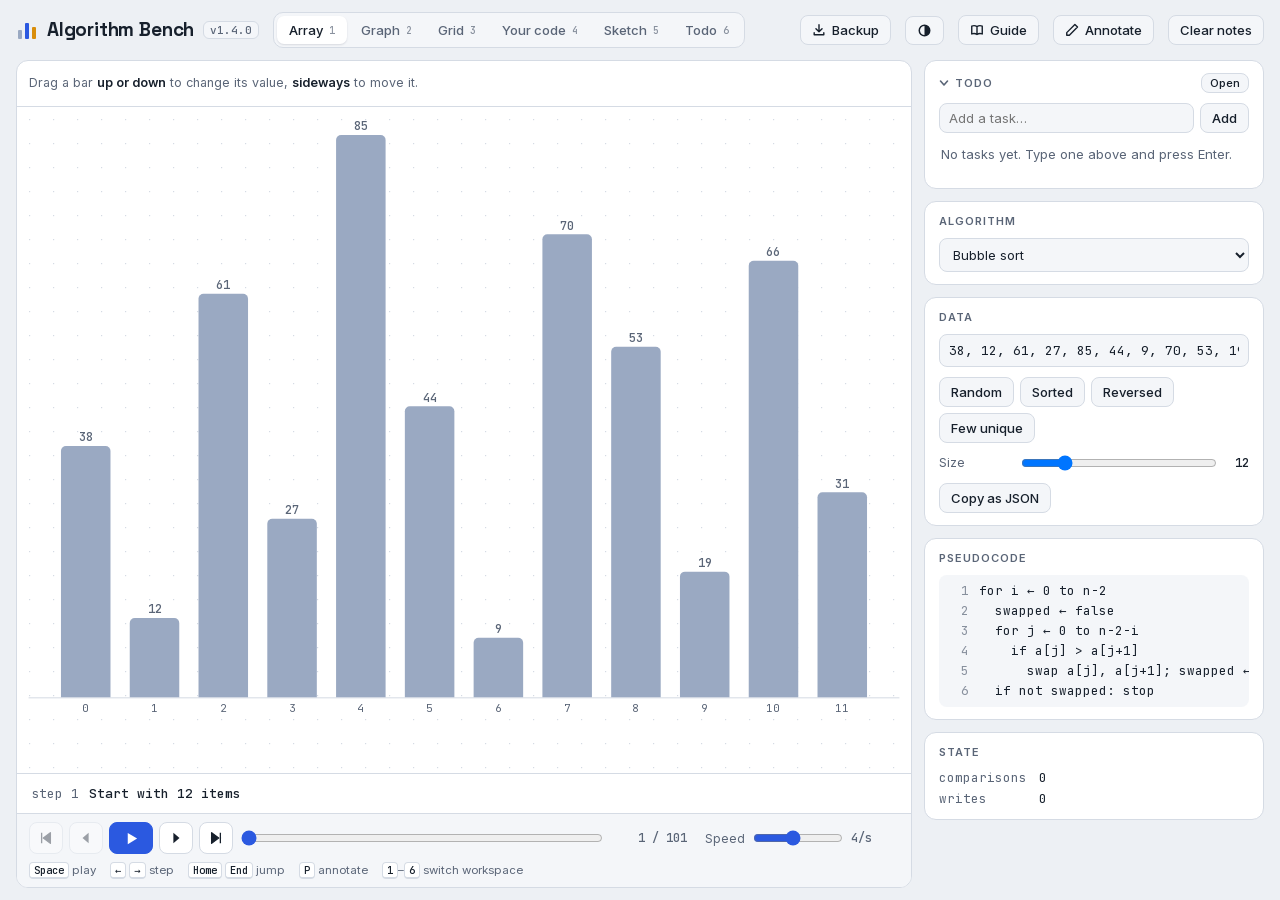
==== commit 7e418caf: "v1.4.0: todo categories, date-named lists, backup export/import, version mark - Todo lists can have " ====
--- a/index.html
+++ b/index.html
@@ -15,6 +15,7 @@
 <link rel="icon" href="icons/icon.svg" type="image/svg+xml">
 <link rel="apple-touch-icon" href="icons/apple-touch-icon.png">
 <link rel="stylesheet" href="fonts.css">
+<script src="version.js"></script>
 <script>try{var t=localStorage.getItem('algobench.theme');if(t==='dark'||t==='light')document.documentElement.dataset.theme=t;}catch(e){}</script>
 <style>
 html{color-scheme:light;box-sizing:border-box}
@@ -78,6 +79,7 @@
 .modes button kbd{font:500 10px var(--f-mono);color:var(--muted);opacity:.7}
 .modes button[aria-selected="true"]{background:var(--surface);color:var(--fg);box-shadow:0 1px 2px rgba(10,20,40,.12)}
 .theme-btn{padding:6px 8px}
+.ver{font:500 11px var(--f-mono);color:var(--muted);background:var(--surface-2);border:1px solid var(--line);border-radius:6px;padding:1px 6px;letter-spacing:0;align-self:center}
 .btn{font:500 13px var(--f-ui);color:var(--fg);background:var(--surface-2);border:1px solid var(--line);border-radius:8px;padding:6px 11px;cursor:pointer;display:inline-flex;align-items:center;gap:6px;white-space:nowrap}
 .btn:hover{border-color:var(--muted)}
 a.btn{text-decoration:none}
@@ -244,6 +246,29 @@
 ul.td-lists .n{font:500 11.5px var(--f-mono);color:var(--muted);flex:none}
 ul.td-lists .nm{overflow:hidden;text-overflow:ellipsis;white-space:nowrap}
 
+.td-crumb{font:600 11px var(--f-ui);text-transform:uppercase;letter-spacing:.09em;color:var(--accent);margin-bottom:-10px}
+.td-newlist{display:grid;grid-template-columns:minmax(0,1fr) auto;gap:6px}
+.td-newlist input{min-width:0;font:13px var(--f-ui);color:var(--fg);background:var(--surface-2);border:1px solid var(--line);border-radius:8px;padding:7px 9px}
+.td-newlist input[name=name]{grid-column:1/-1}
+ul.td-lists li.td-cat{margin-top:6px}
+ul.td-lists li.td-cat:first-child{margin-top:0}
+ul.td-lists .td-cat button{padding:3px 4px;font:600 11px var(--f-ui);text-transform:uppercase;letter-spacing:.08em;color:var(--muted);justify-content:flex-start;gap:6px}
+ul.td-lists .td-cat button:hover{background:none;color:var(--fg)}
+ul.td-lists .td-cat svg{transition:transform .15s;flex:none}
+ul.td-lists .td-cat button[aria-expanded="false"] svg{transform:rotate(-90deg)}
+ul.td-lists .td-cat .n{margin-left:auto;text-transform:none;letter-spacing:0}
+ul.td-lists.grouped li:not(.td-cat) button{padding-left:22px}
+.menu{position:relative}
+.menu > summary{list-style:none}
+.menu > summary::-webkit-details-marker{display:none}
+.menu[open] > summary{border-color:var(--muted)}
+.menu-pop{position:absolute;right:0;top:calc(100% + 6px);z-index:30;width:290px;max-width:calc(100vw - 32px);background:var(--surface);border:1px solid var(--line);border-radius:10px;box-shadow:0 10px 28px rgba(10,20,40,.22);padding:6px;display:flex;flex-direction:column;gap:2px}
+.menu-pop > button{display:flex;flex-direction:column;align-items:flex-start;gap:1px;text-align:left;font:500 13px var(--f-ui);color:var(--fg);background:transparent;border:0;border-radius:7px;padding:7px 10px;cursor:pointer}
+.menu-pop > button:hover,.menu-pop > button:focus-visible{background:var(--surface-2)}
+.menu-pop small{font:12px var(--f-ui);color:var(--muted)}
+.menu-pop hr{border:0;border-top:1px solid var(--line);margin:4px 0;width:100%}
+.menu-confirm{display:flex;flex-direction:column;gap:8px;padding:8px 10px;margin-top:4px;border-radius:8px;background:var(--swap-soft);font-size:12.5px}
+
 @media (max-width:880px){
   html,body{height:auto}
   .app{height:auto}
@@ -261,7 +286,7 @@
   <header class="top">
     <h1 class="brand">
       <svg width="22" height="22" viewBox="0 0 22 22" aria-hidden="true"><rect x="2" y="11" width="4" height="9" rx="1" fill="var(--bar)"/><rect x="9" y="4" width="4" height="16" rx="1" fill="var(--accent)"/><rect x="16" y="8" width="4" height="12" rx="1" fill="var(--cmp)"/></svg>
-      Algorithm Bench
+      Algorithm Bench <span class="ver" id="appVer" hidden></span>
     </h1>
     <nav class="modes" role="tablist" aria-label="Workspace">
       <button role="tab" data-mode="array" id="tab-array">Array <kbd>1</kbd></button>
@@ -273,6 +298,19 @@
     </nav>
     <div class="spacer"></div>
     <button class="btn primary" id="installBtn" hidden title="Install as an app on this device">Install app</button>
+    <details class="menu" id="backupMenu">
+      <summary class="btn" title="Save your data to a file, or load it back">
+        <svg width="14" height="14" viewBox="0 0 16 16" fill="none" stroke="currentColor" stroke-width="1.6" stroke-linecap="round" stroke-linejoin="round" aria-hidden="true"><path d="M8 2v8M4.5 6.5L8 10l3.5-3.5M2.5 11v2.5h11V11"/></svg>Backup</summary>
+      <div class="menu-pop">
+        <button type="button" data-bk="all">Export everything<small>.json · all workspaces, sketches and todo lists</small></button>
+        <button type="button" data-bk="todos">Export todo lists<small>.json · can be imported again</small></button>
+        <button type="button" data-bk="md">Export todo lists as text<small>.md · a readable checklist</small></button>
+        <hr>
+        <button type="button" data-bk="import">Import from file…<small>a full backup or a todo export</small></button>
+        <div class="menu-confirm" id="bkConfirm" hidden><span id="bkConfirmMsg"></span><div class="row"><button type="button" class="btn primary" data-bk="replace">Replace everything</button><button type="button" class="btn" data-bk="cancel">Cancel</button></div></div>
+      </div>
+    </details>
+    <input type="file" id="bkFile" accept=".json,application/json" hidden>
     <button class="btn theme-btn" id="themeBtn" type="button" aria-label="Theme"></button>
     <a class="btn" id="guideBtn" href="guide.html" title="Algorithms, problem-solving patterns, technologies and working with AI">
       <svg width="14" height="14" viewBox="0 0 16 16" fill="none" stroke="currentColor" stroke-width="1.6" stroke-linejoin="round" aria-hidden="true"><path d="M2 3.5c2-.8 4-.8 6 .6 2-1.4 4-1.4 6-.6v9c-2-.8-4-.8-6 .6-2-1.4-4-1.4-6-.6zM8 4.1v9"/></svg>Guide</a>
@@ -280,6 +318,8 @@
       <svg width="14" height="14" viewBox="0 0 16 16" aria-hidden="true"><path d="M11.3 1.7l3 3L5 14H2v-3z" fill="none" stroke="currentColor" stroke-width="1.6" stroke-linejoin="round"/></svg>Annotate</button>
     <button class="btn" id="inkClear" title="Erase your notes in this workspace">Clear notes</button>
   </header>
+<script>(()=>{ const v=document.getElementById('appVer'); if(!v||!self.APP_VERSION) return; v.textContent='v'+self.APP_VERSION;
+  v.title='Algorithm Bench '+self.APP_VERSION+(self.APP_DATE?' · released '+new Date(self.APP_DATE+'T12:00').toLocaleDateString():''); v.hidden=false; })();</script>
 <script>
 /* theme: auto (follows the system) -> dark -> light; shared by the bench and the guide */
 (()=>{ const K='algobench.theme', root=document.documentElement, b=document.getElementById('themeBtn');
@@ -348,6 +388,7 @@
       </div>
       <div class="todo-view" data-for="todo">
         <div class="td-wrap">
+          <div class="td-crumb" id="tdCrumb" hidden></div>
           <input class="td-title" id="tdTitle" aria-label="List name" spellcheck="false" autocomplete="off">
           <div class="td-meta"><div class="td-bar"><i id="tdBar"></i></div><span id="tdCount"></span></div>
           <div class="td-list" id="tdMain">
@@ -390,13 +431,15 @@
       <div class="card" data-for="todo">
         <h3>Lists</h3>
         <ul class="td-lists" id="tdLists"></ul>
-        <form class="td-add" id="tdNewList"><input placeholder="New list…" aria-label="New list name" autocomplete="off"><button class="btn">Add</button></form>
+        <form class="td-newlist" id="tdNewList"><input name="name" placeholder="Name (default: today's date)" aria-label="New list name" autocomplete="off"><input name="cat" placeholder="Category (optional)" aria-label="Category for the new list" list="tdCats" autocomplete="off"><button class="btn">Add</button></form>
       </div>
       <div class="card" data-for="todo">
         <h3>This list</h3>
+        <label class="field" for="tdCat"><span>Category</span><input type="text" id="tdCat" list="tdCats" placeholder="No category" autocomplete="off"><span></span></label>
         <div class="row"><button class="btn" id="tdDelList">Delete list</button></div>
-        <p class="small muted" style="margin:0">Click the title to rename it. Click a task to edit it. The selected list also sits in a collapsible card beside every other workspace, so you can tick things off while you work.</p>
+        <p class="small muted" style="margin:0">Click the title to rename it. Click a task to edit it. Lists with the same category are grouped; click a category to fold it. The selected list also sits in a collapsible card beside every other workspace.</p>
       </div>
+      <datalist id="tdCats"></datalist>
 
       <!-- ARRAY -->
       <div class="card" data-for="array">
@@ -703,7 +746,9 @@
   const arrows=[{id:nid(),type:'arrow',a:{id:head.id},b:{id:nodes[0].id},color:'muted'}].concat(nodes.slice(0,-1).map((n,k)=>({id:nid(),type:'arrow',a:{id:n.id,port:'next'},b:{id:nodes[k+1].id},color:'fg'})));
   return {items:[a,tmp,...nodes,head,note,...arrows,pi,pj],frames:[],view:{x:0,y:0,z:1},nextId:id,fitted:false};
 }
-function defaultTodo(){ return {lists:[{id:1,name:'To do',items:[]}],active:1,nextId:2,hideDone:false,panel:{collapsed:false}}; }
+/* new todo lists are named after the day they were made, e.g. "Tue 24 Nov 2026" */
+function todayName(){ return new Date().toLocaleDateString(undefined,{weekday:'short',day:'numeric',month:'short',year:'numeric'}); }
+function defaultTodo(){ return {lists:[{id:1,name:todayName(),cat:'',items:[]}],active:1,nextId:2,hideDone:false,panel:{collapsed:false},closedCats:[]}; }
 const MODES=['array','graph','grid','custom','sketch','todo'];
 const DEF = {
   mode:'array', speed:3,
@@ -725,6 +770,7 @@
     if(MODES.includes(o.mode)) s.mode=o.mode;
     if(!Array.isArray(s.todo.lists)||!s.todo.lists.length||!s.todo.lists.every(l=>l&&Array.isArray(l.items))) s.todo=defaultTodo();
     if(!s.todo.panel||typeof s.todo.panel!=='object') s.todo.panel={collapsed:false};
+    if(!Array.isArray(s.todo.closedCats)) s.todo.closedCats=[];
     if(!Array.isArray(s.sketch.items)||!Array.isArray(s.sketch.frames)||!s.sketch.view) s.sketch=defaultSketch();
     if(Number.isInteger(o.speed)) s.speed=clamp(o.speed,0,7);
     if(!Array.isArray(s.array.values)||!s.array.values.length) s.array.values=clone(DEF.array.values);
@@ -747,8 +793,8 @@
   if(m==='sketch'&&['array','stack','queue','matrix','list','tree','hash','var','ptr','box','class','interface','note','actor','usecase','lifeline','umlclass','umlseq'].includes(a)) pendingInsert=a;
   try{ history.replaceState(null,'',location.pathname+location.search); }catch(_){}
 })();
-let saveT=0;
-function save(){ clearTimeout(saveT); saveT=setTimeout(()=>{ try{ localStorage.setItem(KEY, JSON.stringify(S)); }catch(e){} }, 300); }
+let saveT=0, saveBlocked=false;   // blocked while a backup is being restored, so the old state can't overwrite it
+function save(){ clearTimeout(saveT); if(saveBlocked) return; saveT=setTimeout(()=>{ try{ localStorage.setItem(KEY, JSON.stringify(S)); }catch(e){} }, 300); }
 
 /* ---------------- canvas + theme ---------------- */
 const cv=$('#cv'), stage=$('#stage'); let ctx=cv.getContext('2d');
@@ -2342,6 +2388,9 @@
     const l=list(), c=counts(l), main=S.mode==='todo';
     if(main){
       const t=$('#tdTitle'); if(document.activeElement!==t) t.value=l.name;
+      const ci=$('#tdCat'); if(document.activeElement!==ci) ci.value=l.cat||'';
+      $('#tdCrumb').hidden=!l.cat; $('#tdCrumb').textContent=l.cat||'';
+      $('#tdCats').innerHTML=cats().filter(Boolean).map(k=>`<option value="${esc(k)}">`).join('');
       $('#tdBar').style.width=(c.total?c.done/c.total*100:0)+'%';
       $('#tdCount').textContent=c.total?`${c.done} / ${c.total} done`:'empty';
       fill(roots[0]); renderLists();
@@ -2350,12 +2399,22 @@
       $('#tdCollapse').setAttribute('aria-expanded',String(!col)); roots[1].hidden=col;
       $('#tdSideCount').textContent=c.total?(c.left?`${c.left} left`:'all done'):'';
       const sel=$('#tdSideList'); sel.hidden=D().lists.length<2;
-      sel.innerHTML=D().lists.map(x=>`<option value="${x.id}"${x.id===l.id?' selected':''}>${esc(x.name)}</option>`).join('');
+      const opt=x=>`<option value="${x.id}"${x.id===l.id?' selected':''}>${esc(x.name||'Untitled')}</option>`, cs=cats();
+      sel.innerHTML=cs.length<2&&!cs[0]?D().lists.map(opt).join(''):cs.map(k=>`<optgroup label="${esc(k||'No category')}">${inCat(k).map(opt).join('')}</optgroup>`).join('');
       if(!col) fill(roots[1]);
     }
   }
-  function renderLists(){ const l=list();
-    $('#tdLists').innerHTML=D().lists.map(x=>{ const c=counts(x); return `<li><button data-list="${x.id}" aria-current="${x.id===l.id}"><span class="nm">${esc(x.name||'Untitled')}</span><span class="n">${c.done}/${c.total}</span></button></li>`; }).join(''); }
+  // categories in display order: named ones alphabetically, uncategorized ('') last
+  const catOf=x=>(x.cat||'').trim();
+  function cats(){ const s=[...new Set(D().lists.map(catOf))]; return s.filter(Boolean).sort((a,b)=>a.localeCompare(b,undefined,{sensitivity:'base'})).concat(s.includes('')?['']:[]); }
+  const inCat=k=>D().lists.filter(x=>catOf(x)===k);
+  function renderLists(){ const l=list(), cs=cats(), grouped=cs.some(Boolean), closed=new Set(D().closedCats);
+    const row=x=>{ const c=counts(x); return `<li><button data-list="${x.id}" aria-current="${x.id===l.id}"><span class="nm">${esc(x.name||'Untitled')}</span><span class="n">${c.done}/${c.total}</span></button></li>`; };
+    const chev='<svg width="10" height="10" viewBox="0 0 10 10" aria-hidden="true"><path d="M1.5 3l3.5 4 3.5-4" fill="none" stroke="currentColor" stroke-width="1.6" stroke-linecap="round" stroke-linejoin="round"/></svg>';
+    $('#tdLists').classList.toggle('grouped',grouped);
+    $('#tdLists').innerHTML=grouped?cs.map(k=>{ const ls=inCat(k), open=!closed.has(k);
+      return `<li class="td-cat"><button data-cat="${esc(k)}" aria-expanded="${open}">${chev}${esc(k||'No category')}<span class="n">${ls.length}</span></button></li>`+(open?ls.map(row).join(''):''); }).join('')
+      : D().lists.map(row).join(''); }
 
   const rootOf=el=>roots.find(r=>r.contains(el));
   function focusItem(id,atStart){ const root=S.mode==='todo'?roots[0]:roots[1]; const el=root.querySelector(`li[data-id="${id}"] .td-text`); if(!el) return;
@@ -2401,24 +2460,80 @@
         else if(e.key==='Escape'){ t.blur(); } });
     }
     $('#tdTitle').addEventListener('input',e=>{ list().name=e.target.value; save(); renderLists(); });
-    $('#tdTitle').addEventListener('blur',e=>{ if(!e.target.value.trim()){ list().name='Untitled'; e.target.value='Untitled'; changed(); } });
+    $('#tdTitle').addEventListener('blur',e=>{ if(!e.target.value.trim()){ list().name=todayName(); e.target.value=list().name; changed(); } });
     $('#tdTitle').addEventListener('keydown',e=>{ e.stopPropagation(); if(e.key==='Enter'){ e.preventDefault(); roots[0].querySelector('.td-add input').focus(); } });
-    $('#tdLists').addEventListener('click',e=>{ const b=e.target.closest('[data-list]'); if(!b) return; D().active=+b.dataset.list; changed(); });
-    $('#tdNewList').addEventListener('submit',e=>{ e.preventDefault(); const inp=e.target.querySelector('input'), v=inp.value.trim()||'Untitled';
-      const nl={id:D().nextId++,name:v,items:[]}; D().lists.push(nl); D().active=nl.id; inp.value=''; changed(); roots[0].querySelector('.td-add input').focus(); });
+    $('#tdLists').addEventListener('click',e=>{ const c=e.target.closest('[data-cat]');
+      if(c){ const k=c.dataset.cat, cl=D().closedCats, i=cl.indexOf(k); i<0?cl.push(k):cl.splice(i,1); changed(); return; }
+      const b=e.target.closest('[data-list]'); if(!b) return; D().active=+b.dataset.list; changed(); });
+    $('#tdNewList').addEventListener('submit',e=>{ e.preventDefault(); const f=e.target, cat=f.cat.value.trim();
+      const nl={id:D().nextId++,name:f.name.value.trim()||todayName(),cat,items:[]}; D().lists.push(nl); D().active=nl.id;
+      D().closedCats=D().closedCats.filter(k=>k!==cat); f.name.value=''; f.cat.value=''; changed(); roots[0].querySelector('.td-add input').focus(); });
+    $('#tdCat').addEventListener('input',e=>{ list().cat=e.target.value.trim(); save(); renderLists(); $('#tdCrumb').hidden=!list().cat; $('#tdCrumb').textContent=list().cat; });
+    $('#tdCat').addEventListener('change',()=>changed());
+    $('#tdCat').addEventListener('keydown',e=>{ e.stopPropagation(); if(e.key==='Enter'){ e.preventDefault(); e.target.blur(); } });
     $('#tdNewList').addEventListener('keydown',e=>e.stopPropagation());
     let delArm=0;
     $('#tdDelList').addEventListener('click',e=>{ const b=e.currentTarget, l=list();
       if(l.items.length&&!delArm){ b.textContent='Click again to delete'; delArm=setTimeout(()=>{ delArm=0; b.textContent='Delete list'; },3000); return; }
       clearTimeout(delArm); delArm=0; b.textContent='Delete list';
-      D().lists=D().lists.filter(x=>x!==l); if(!D().lists.length) D().lists.push({id:D().nextId++,name:'To do',items:[]});
+      D().lists=D().lists.filter(x=>x!==l); if(!D().lists.length) D().lists.push({id:D().nextId++,name:todayName(),cat:'',items:[]});
       D().active=D().lists[0].id; changed(); toast(`Deleted “${l.name}”`); });
     $('#tdCollapse').addEventListener('click',()=>{ D().panel.collapsed=!D().panel.collapsed; changed(); });
     $('#tdSideList').addEventListener('change',e=>{ D().active=+e.target.value; changed(); });
     $('#tdSideList').addEventListener('keydown',e=>e.stopPropagation());
     $('#tdOpenTab').addEventListener('click',()=>setMode('todo'));
   }
-  return {init,render};
+  // add lists from a todo export; they get fresh ids so nothing already here is touched
+  function importLists(lists){ let n=0;
+    for(const x of lists){ if(!x||!Array.isArray(x.items)) continue;
+      D().lists.push({id:D().nextId++,name:String(x.name||todayName()),cat:String(x.cat||'').trim(),
+        items:x.items.filter(i=>i&&typeof i.text==='string').map(i=>({id:D().nextId++,text:i.text,done:!!i.done}))}); n++; }
+    if(n){ D().active=D().lists[D().lists.length-n].id; changed(); } return n; }
+  function markdown(){ const out=['# Todo lists','',`Exported ${new Date().toLocaleString()}`,''];
+    for(const k of cats()){ const ls=inCat(k); if(cats().some(Boolean)) out.push(`## ${k||'No category'}`,'');
+      for(const l of ls){ out.push(`### ${l.name||'Untitled'}`,''); if(!l.items.length) out.push('_(empty)_');
+        for(const i of l.items) out.push(`- [${i.done?'x':' '}] ${i.text.replace(/\n/g,' ')}`); out.push(''); } }
+    return out.join('\n'); }
+  return {init,render,importLists,markdown};
+})();
+
+/* ---------------- backup: export to / import from a local file ---------------- */
+(()=>{
+  const menu=$('#backupMenu'), file=$('#bkFile'); let pending=null;
+  const stamp=()=>{ const d=new Date(), p=n=>String(n).padStart(2,'0'); return `${d.getFullYear()}-${p(d.getMonth()+1)}-${p(d.getDate())}`; };
+  const pack=(kind,data)=>JSON.stringify({app:'algorithm-bench',appVersion:self.APP_VERSION||null,kind,version:1,exported:new Date().toISOString(),data},null,2);
+  async function saveFile(name,text,mime,ext){ const blob=new Blob([text],{type:mime});
+    if(window.showSaveFilePicker){   // Chrome/Edge: lets you pick the folder
+      try{ const h=await showSaveFilePicker({suggestedName:name,types:[{description:ext.toUpperCase()+' file',accept:{[mime]:['.'+ext]}}]});
+        const w=await h.createWritable(); await w.write(blob); await w.close(); toast('Saved '+h.name); return; }
+      catch(e){ if(e&&e.name==='AbortError') return; }   // cancelled, or not allowed here: fall back to a download
+    }
+    const a=document.createElement('a'); a.href=URL.createObjectURL(blob); a.download=name; document.body.appendChild(a); a.click(); a.remove();
+    setTimeout(()=>URL.revokeObjectURL(a.href),1000); toast('Downloaded '+name); }
+  const close=()=>{ menu.open=false; $('#bkConfirm').hidden=true; pending=null; };
+  menu.addEventListener('click',async e=>{ const b=e.target.closest('[data-bk]'); if(!b) return; const k=b.dataset.bk;
+    if(k==='all'){ close(); let theme=null; try{ theme=localStorage.getItem('algobench.theme'); }catch(_){}
+      await saveFile(`algorithm-bench-backup-${stamp()}.json`,pack('all',{state:S,theme}),'application/json','json'); }
+    else if(k==='todos'){ close(); await saveFile(`algorithm-bench-todos-${stamp()}.json`,pack('todos',{lists:S.todo.lists}),'application/json','json'); }
+    else if(k==='md'){ close(); await saveFile(`algorithm-bench-todos-${stamp()}.md`,TD.markdown(),'text/markdown','md'); }
+    else if(k==='import'){ file.value=''; file.click(); }
+    else if(k==='cancel') close();
+    else if(k==='replace'&&pending){ const st=pending; saveBlocked=true; clearTimeout(saveT);
+      try{ localStorage.setItem(KEY,JSON.stringify(st.state)); if(st.theme==='dark'||st.theme==='light') localStorage.setItem('algobench.theme',st.theme); else localStorage.removeItem('algobench.theme'); }
+      catch(_){ saveBlocked=false; toast("Couldn't restore: browser storage is full or blocked."); return; }
+      location.reload(); } });
+  file.addEventListener('change',async()=>{ const f=file.files[0]; if(!f) return; let o;
+    try{ o=JSON.parse(await f.text()); }catch(_){ toast("That file isn't valid JSON."); return; }
+    if(!o||o.app!=='algorithm-bench'||!o.data){ toast("That file isn't an Algorithm Bench export."); return; }
+    if(o.kind==='todos'&&Array.isArray(o.data.lists)){ const n=TD.importLists(o.data.lists); close();
+      if(n&&S.mode!=='todo') setMode('todo'); toast(n?`Added ${n} list${n>1?'s':''} from ${f.name}`:'No lists found in that file.'); }
+    else if(o.kind==='all'&&o.data.state&&typeof o.data.state==='object'){ pending=o.data;
+      $('#bkConfirmMsg').textContent=`Replace everything here with the backup from ${new Date(o.exported).toLocaleString()}? Your current boards and todo lists will be lost (export them first if you want to keep them).`;
+      $('#bkConfirm').hidden=false; menu.open=true; }
+    else toast("That file isn't an Algorithm Bench export."); });
+  // close on outside click / Escape, and keep menu keys away from the workspace shortcuts
+  document.addEventListener('pointerdown',e=>{ if(menu.open&&!menu.contains(e.target)) close(); });
+  menu.addEventListener('keydown',e=>{ e.stopPropagation(); if(e.key==='Escape'){ close(); menu.querySelector('summary').focus(); } });
 })();
 
 /* utils */
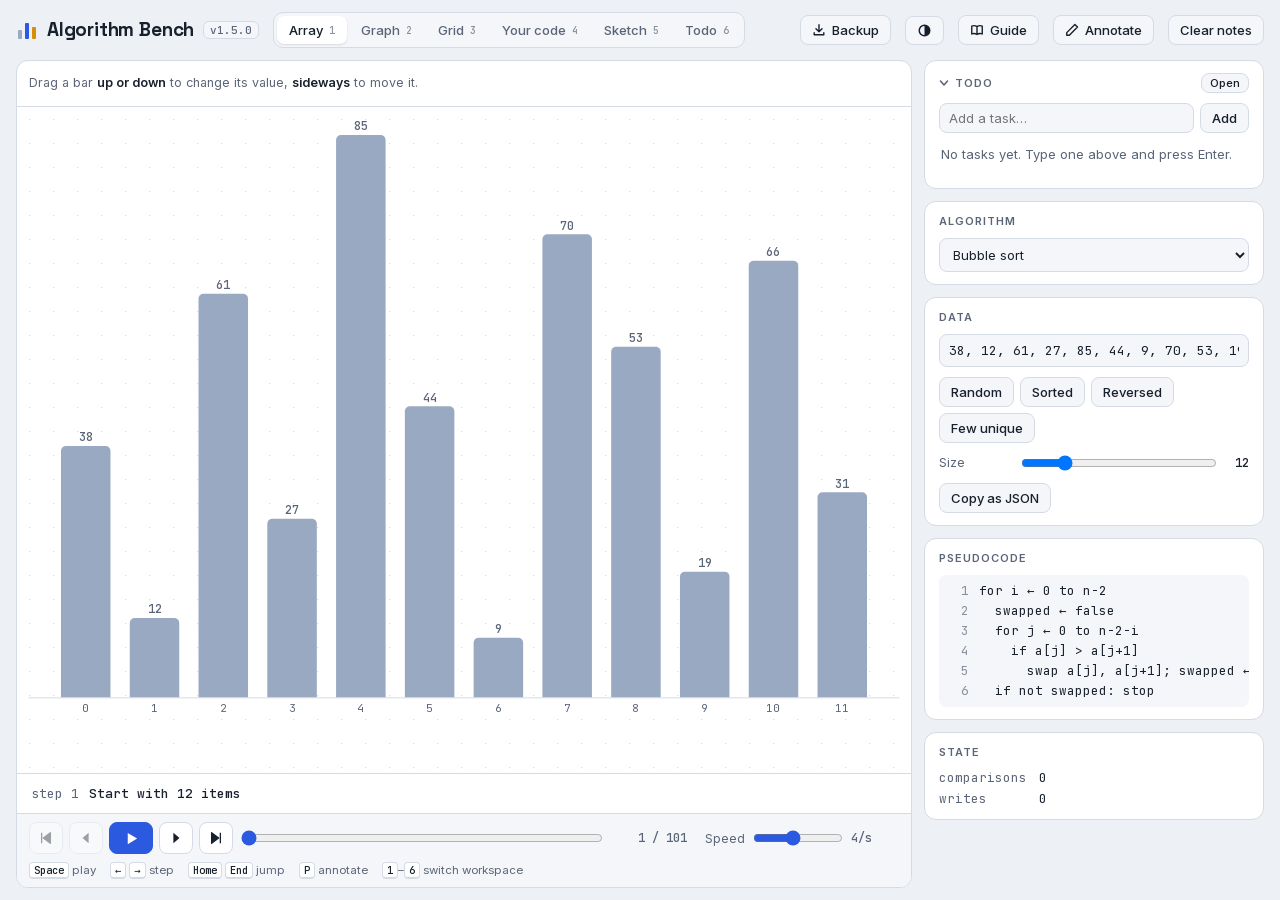
==== commit bb4cd729: "v1.5.0: empty inserts and trackpad-friendly structure operations - Insert panel switch (Example / Em" ====
--- a/index.html
+++ b/index.html
@@ -268,6 +268,26 @@
 .menu-pop small{font:12px var(--f-ui);color:var(--muted)}
 .menu-pop hr{border:0;border-top:1px solid var(--line);margin:4px 0;width:100%}
 .menu-confirm{display:flex;flex-direction:column;gap:8px;padding:8px 10px;margin-top:4px;border-radius:8px;background:var(--swap-soft);font-size:12.5px}
+
+.sk-ops{position:absolute;z-index:5;display:flex;gap:1px;align-items:center;padding:3px;background:var(--surface);border:1px solid var(--line);border-radius:10px;box-shadow:0 4px 16px rgba(10,20,40,.18);white-space:nowrap;max-width:calc(100% - 8px);overflow-x:auto;scrollbar-width:none}
+.sk-ops button{font:500 12.5px var(--f-ui);color:var(--fg);background:transparent;border:0;border-radius:7px;padding:5px 9px;cursor:pointer;flex:none}
+.sk-ops button:hover,.sk-menu button:hover{background:var(--surface-2)}
+.sk-ops button.danger:hover,.sk-menu button.danger:hover{color:var(--swap)}
+.sk-ops button:disabled,.sk-menu button:disabled{opacity:.4;cursor:default;background:none}
+.sk-ops .sep{width:1px;align-self:stretch;background:var(--line);margin:3px 3px;flex:none}
+.sk-ops button.dot{width:22px;height:22px;padding:0;display:grid;place-items:center}
+.sk-ops button.dot i,.sk-menu button.dot i{width:13px;height:13px;border-radius:50%;background:var(--mk);border:1.5px solid var(--muted);display:block}
+.sk-ops button.dot.on i,.sk-menu button.dot.on i{border-color:var(--fg);box-shadow:0 0 0 1.5px var(--fg)}
+.sk-menu{position:absolute;z-index:6;min-width:200px;max-width:min(330px,calc(100% - 8px));max-height:calc(100% - 8px);overflow:auto;background:var(--surface);border:1px solid var(--line);border-radius:10px;box-shadow:0 10px 28px rgba(10,20,40,.22);padding:5px;display:flex;flex-direction:column;gap:1px}
+.sk-menu > button{text-align:left;font:500 13px var(--f-ui);color:var(--fg);background:transparent;border:0;border-radius:7px;padding:6px 10px;cursor:pointer}
+.sk-menu .mh{font:600 10.5px var(--f-ui);text-transform:uppercase;letter-spacing:.09em;color:var(--muted);padding:6px 10px 3px;display:flex;justify-content:space-between;align-items:center;gap:8px}
+.sk-menu hr{border:0;border-top:1px solid var(--line);margin:4px 0;width:100%}
+.sk-menu .mgrid{display:grid;grid-template-columns:1fr 1fr;gap:1px}
+.sk-menu .mgrid button{text-align:left;font:500 13px var(--f-ui);color:var(--fg);background:transparent;border:0;border-radius:7px;padding:6px 10px;cursor:pointer}
+.sk-menu .mdots{display:flex;gap:2px;padding:2px 6px}
+.sk-menu .mdots button{width:26px;height:26px;padding:0;display:grid;place-items:center;border:0;background:transparent;border-radius:7px;cursor:pointer}
+.ins-mode{text-transform:none;letter-spacing:0}
+.ins-mode button{font-size:11.5px!important;padding:3px 9px!important}
 
 @media (max-width:880px){
   html,body{height:auto}
@@ -561,7 +581,7 @@
       </div>
       <div class="card" data-for="sketch"><h3>Selection</h3><div id="skProps"></div></div>
       <div class="card" data-for="sketch">
-        <h3>Insert</h3>
+        <h3>Insert <span class="seg ins-mode" id="skInsMode" role="group" aria-label="What new structures start with"><button data-v="0" id="skim-ex" title="Insert structures filled with example values">Example</button><button data-v="1" id="skim-empty" title="Insert structures with no values in them">Empty</button></span></h3>
         <div class="ins-grid">
           <button class="btn" data-ins="array" id="ins-array">Array</button>
           <button class="btn" data-ins="stack" id="ins-stack">Stack</button>
@@ -592,6 +612,7 @@
       <div class="card" data-for="sketch">
         <h3>Board</h3>
         <div class="row"><button class="btn" id="skFit2">Fit to screen</button><button class="btn" id="skPng">Export PNG</button><button class="btn" id="skClear">Clear board</button></div>
+        <p class="small muted" style="margin:0"><b>Select</b> a structure to get its operations (push, pop, enqueue, insert node…) in a bar right next to it. <b>Two-finger click</b> (right-click) the board to insert a structure right there, or a structure to see everything you can do with it.</p>
         <p class="small muted" style="margin:0">Scroll or two-finger drag to pan. Pinch or ⌘/Ctrl + scroll to zoom. Keys: V select, D draw, E erase, R box, O circle, A arrow, T text, H pan, ⌘Z undo, Delete removes.</p>
       </div>
 
@@ -1436,7 +1457,7 @@
   $('#penBtn').hidden=$('#inkClear').hidden= m==='sketch'||m==='todo';
   $('#stage').hidden=$('.caption').hidden=$('.player').hidden= m==='todo';
   $('#todoSide').hidden= m==='todo';
-  if(m!=='sketch') SK.closeEdit(true);
+  if(m!=='sketch'){ SK.closeEdit(true); SK.hideOverlays(); }
   if(m==='sketch'||m==='todo') setPen(false);
   resize(); TD.render();
   if(m==='todo'){ /* nothing to run */ }
@@ -1619,6 +1640,7 @@
   function varParts(it){ const nw=measure((it.name||'')+' =',`600 14px ${FM}`); const vw=Math.max(48,measure(it.v??'',`600 15px ${FM}`)+18);
     return {name:{x:it.x,y:it.y,w:nw+8,h:36},box:{x:it.x+nw+8,y:it.y,w:vw,h:36}}; }
   function textBox(it){ const s=it.size||18, lines=String(it.text||'').split('\n'); const w=Math.max(20,...lines.map(l=>measure(l,`500 ${s}px ${FU}`))); return {x:it.x,y:it.y,w,h:lines.length*s*1.3}; }
+  const ptrHidden=it=>{ const A=it.at&&ITEM(it.at.id); return !!(A&&A.type==='array'&&!A.cells.length); };   // nothing to point at
   function ptrGeom(it){
     const A=it.at&&ITEM(it.at.id);
     if(A&&A.type==='array'&&A.cells.length){ const k=clamp(it.at.k,0,A.cells.length-1), r=cellRect(A,k);
@@ -1706,7 +1728,7 @@
         const f=p.y<G.ops.y?'attrs':'ops', L=f==='attrs'?G.aL:G.oL, n=Math.floor((p.y-G[f].y-5)/G.LH); return {it,f,n:L.length?clamp(n,0,L.length-1):null}; }
       case 'lifeline': { const G=lifeGeom(it); if(inR(p,G.head)) return {it};
         return (Math.abs(p.x-G.cx)<tol+3&&p.y>=it.y+40&&p.y<=it.y+it.h)?{it,line:true}:null; }
-      case 'ptr': { const G=ptrGeom(it); return (inR(p,ptrLabel(it,G))||(G.rank===0&&segDist(p,{x:G.lx,y:G.ly},G.tip)<tol))?{it}:null; }
+      case 'ptr': { if(ptrHidden(it)) return null; const G=ptrGeom(it); return (inR(p,ptrLabel(it,G))||(G.rank===0&&segDist(p,{x:G.lx,y:G.ly},G.tip)<tol))?{it}:null; }
       case 'stroke': { const P=it.pts, t=tol+(it.w||2.5)/2; if(P.length===1) return Math.hypot(P[0][0]-p.x,P[0][1]-p.y)<t?{it}:null;
         for(let i=1;i<P.length;i++) if(segDist(p,{x:P[i-1][0],y:P[i-1][1]},{x:P[i][0],y:P[i][1]})<t) return {it}; return null; }
       case 'array': { for(let k=0;k<it.cells.length;k++) if(inR(p,cellRect(it,k))) return {it,k};
@@ -1804,7 +1826,7 @@
         else { ctx.strokeStyle=T.muted; ctx.lineWidth=1.2; ctx.beginPath(); ctx.moveTo(nx+7,it.y+33); ctx.lineTo(nx+25,it.y+7); ctx.stroke(); }
         break; }
       case 'var': { const P=varParts(it); txt((it.name||'')+' =',P.name.x,P.name.y+18,`600 14px ${FM}`,c,'left'); cellBox(P.box,it.m,c,false); fitText(it.v,P.box,15); break; }
-      case 'ptr': { const G=ptrGeom(it); txt(it.name||'',G.lx,G.ly,`700 13px ${FM}`,c);
+      case 'ptr': { if(ptrHidden(it)) break; const G=ptrGeom(it); txt(it.name||'',G.lx,G.ly,`700 13px ${FM}`,c);
         if(G.rank===0){ const from=G.dir==='left'?{x:G.lx-ptrLabel(it,G).w/2-2,y:G.ly}:{x:G.lx,y:G.ly-10};
           ctx.strokeStyle=c; ctx.lineWidth=2; ctx.beginPath(); ctx.moveTo(from.x,from.y); ctx.lineTo(G.tip.x,G.tip.y); ctx.stroke(); head(from,G.tip,9,c); }
         break; }
@@ -1864,9 +1886,14 @@
       sel=new Set([it.id]); changed(); openEdit(selCell); } }
   function appendCell(it){ if(edT) closeEdit(true); commit(); it.cells.push({v:'',m:null}); const k=it.cells.length-1;
     selCell={id:it.id,k}; sel=new Set([it.id]); changed(); openEdit({id:it.id,k,newCell:true},''); }
+  // move a newly made node to the nearest spot where it doesn't cover anything (dir: 'right' keeps lists on one row, 'down' suits trees)
+  function nudge(n,dir){ const others=D().items.filter(x=>x!==n&&solid(x)&&x.type!=='text').map(bb), pad=14, b0=bb(n);
+    const free=(dx,dy)=>!others.some(o=>!(b0.x+dx>o.x+o.w+pad||b0.x+dx+b0.w+pad<o.x||b0.y+dy>o.y+o.h+pad||b0.y+dy+b0.h+pad<o.y));
+    const tries=[[0,0]]; for(let r=1;r<=14;r++) tries.push(...(dir==='down'?[[0,r*30],[r*30,0],[-r*30,0]]:[[r*40,0],[0,r*60],[0,-r*60]]));
+    const t=tries.find(([dx,dy])=>free(dx,dy)); if(t){ n.x+=t[0]; n.y+=t[1]; } }
   function addNextNode(it){ if(edT) closeEdit(true); commit(); const n={id:nid(),type:'node',x:it.x+140,y:it.y,v:'',m:null,color:it.color||'fg'};
     const old=D().items.find(x=>x.type==='arrow'&&x.a&&x.a.id===it.id&&x.a.port==='next');
-    if(old){ old.a={id:n.id,port:'next'}; n.y=it.y+70; }
+    if(old){ old.a={id:n.id,port:'next'}; n.y=it.y+70; } nudge(n,'right');
     D().items.push(n,{id:nid(),type:'arrow',a:{id:it.id,port:'next'},b:{id:n.id},color:'fg'}); sel=new Set([n.id]); selCell=null; changed(); openEdit({id:n.id,f:'v',newNode:true},''); }
   function resizeHandle(it){ if(BOXY.has(it.type)) return {x:it.x+it.w,y:it.y+it.h}; if(it.type==='lifeline') return {x:lifeGeom(it).cx,y:it.y+it.h}; return null; }
   function render(){
@@ -1878,7 +1905,8 @@
     if(live){ renderAll(D().items,true); overlays(); } else renderAll(f.items,false);
     ctx.setTransform(dpr,0,0,dpr,0,0);
     if(!live){ ctx.strokeStyle=T.accent; ctx.lineWidth=3; ctx.strokeRect(1.5,1.5,W-3,H-3); }
-    else if(!D().items.length) text('Pick a tool above, or insert a data structure from the panel',W/2,H/2,{font:`500 14px ${FU}`,color:T.muted});
+    else if(!D().items.length) text('Pick a tool above, insert a structure from the panel, or two-finger click (right-click) here',W/2,H/2,{font:`500 14px ${FU}`,color:T.muted});
+    updateOps();
   }
 
   /* value slots (cells, node values, variables, labels) */
@@ -2007,7 +2035,7 @@
     if(touches.size===2){ startPinch(); return; } if(touches.size>2) return;
     const p=toW(s.x,s.y);
     if(e.button===1||tool==='hand'){ act={type:'pan',s,v0:{...V()}}; return; }
-    if(e.button!==0) return;
+    if(e.button!==0||(e.ctrlKey&&e.pointerType==='mouse'&&/Mac/.test(navigator.platform))) return;
     if(!isLive()){ act={type:'pan',s,v0:{...V()}}; if(!viewHint){ viewHint=true; toast('You are viewing a captured step. Press "Back to live board" to edit.'); } return; }
     if(e.pointerType==='touch'&&(tool==='select'||tool==='text')){ const now=performance.now();
       if(lastTap&&now-lastTap.t<330&&Math.hypot(s.x-lastTap.x,s.y-lastTap.y)<24){ lastTap=null; dbl(e); return; } lastTap={t:now,x:s.x,y:s.y}; }
@@ -2074,12 +2102,13 @@
           if(t.id===a.from.id){ slotSet(a.from,slotGet(t)); slotSet(t,v); } else slotSet(t,v);
           if(t.k!=null||t.i!=null){ selCell=t; sel=new Set([t.id]); } changed(); } else render(); break; }
       case 'aend': a.it[a.end]=attachAt(p,a.end==='a'); changed(); break;
-    } }
+    }
+    updateOps(); }
   function startPinch(){ if(act&&act.created){ D().items=D().items.filter(x=>x!==act.it); undoS.pop(); } act=null; if(edT) closeEdit(true);
     const [a,b]=[...touches.values()], m={x:(a.x+b.x)/2,y:(a.y+b.y)/2}; pinch={d0:Math.max(10,dist(a,b)),z0:V().z,w0:toW(m.x,m.y)}; render(); }
   function doPinch(){ const [a,b]=[...touches.values()], m={x:(a.x+b.x)/2,y:(a.y+b.y)/2}, v=V();
     v.z=clamp(pinch.z0*dist(a,b)/pinch.d0,.2,4); v.x=pinch.w0.x-m.x/v.z; v.y=pinch.w0.y-m.y/v.z; render(); }
-  function wheel(e){ e.preventDefault(); const s=pt(e), v=V(); if(edT) closeEdit(true);
+  function wheel(e){ e.preventDefault(); const s=pt(e), v=V(); if(edT) closeEdit(true); if(!menuEl.hidden){ menuEl.hidden=true; menuAt=null; }
     if(e.ctrlKey||e.metaKey){ const w0=toW(s.x,s.y); v.z=clamp(v.z*Math.exp(-e.deltaY*.01),.2,4); v.x=w0.x-s.x/v.z; v.y=w0.y-s.y/v.z; }
     else { const k=e.deltaMode===1?16:1; v.x+=e.deltaX*k/v.z; v.y+=e.deltaY*k/v.z; }
     render(); save(); }
@@ -2175,7 +2204,7 @@
     if(!ids.length){ el.innerHTML='<p class="small muted" style="margin:0">Click something to select it, double-click to edit it, or drag across empty space to select several things. Hover a shape and drag one of its blue dots to draw an arrow. Double-click empty space to write text.</p>'; return; }
     let h='';
     if(ids.length>1){ h=`<div class="prop-title">${ids.length} items</div>`+colorRow('')+'<div class="row"><button class="btn" data-act="dup">Duplicate</button><button class="btn" data-act="del">Delete</button></div>'; el.innerHTML=h; return; }
-    const it=ITEM(ids[0]), NAMES={array:it.vertical?'Stack (vertical array)':'Array',matrix:'Table',node:'List node',var:'Variable',ptr:'Pointer',rect:'Box',ellipse:'Circle / use case',text:'Text',stroke:'Drawing',arrow:'Arrow',
+    const it=ITEM(ids[0]), NAMES={array:it.vertical?'Stack (vertical array)':'Array',matrix:'Table',node:'List node',var:'Variable',ptr:'Pointer',rect:'Box',ellipse:skind(it)==='tnode'?'Tree node':'Circle / use case',text:'Text',stroke:'Drawing',arrow:'Arrow',
       class:it.stereo?`Class «${it.stereo}»`:'Class',note:'Note',actor:'Actor',lifeline:'Lifeline'};
     h=`<div class="prop-title">${NAMES[it.type]||it.type}</div>`;
     if(it.type==='array'){ const k=selCell&&selCell.id===it.id?selCell.k:null;
@@ -2217,8 +2246,26 @@
       case 'color': commit(); color=v; ids.forEach(id=>ITEM(id).color=v); syncColor(); break;
       case 'mark': { if(!it) return; commit(); const m=v||null;
         if(selCell&&selCell.id===it.id){ const c=selCell.k!=null?it.cells[selCell.k]:it.rows[selCell.i]?.[selCell.j]; if(c) c.m=m; } else it.m=m; break; }
-      case 'push': commit(); it.cells.push(blank()); selCell={id:it.id,k:it.cells.length-1}; changed(); openEdit(selCell); return;
-      case 'pop': if(!it.cells.length) return; commit(); it.cells.pop(); clean(); break;
+      case 'push': commit(); it.cells.push(blank()); selCell={id:it.id,k:it.cells.length-1}; syncPtrs(it); changed(); openEdit(selCell); return;
+      case 'pop': if(!it.cells.length) return; commit(); it.cells.pop(); syncPtrs(it); clean(); break;
+      case 'unshift': commit(); it.cells.unshift(blank()); selCell={id:it.id,k:0}; syncPtrs(it); changed(); openEdit(selCell); return;
+      case 'shift': if(!it.cells.length) return; commit(); it.cells.shift(); syncPtrs(it); clean(); break;
+      case 'insAfter': commit(); it.cells.splice(selCell.k+1,0,blank()); selCell={id:it.id,k:selCell.k+1}; syncPtrs(it); changed(); openEdit(selCell); return;
+      case 'revArr': commit(); it.cells.reverse(); if(selCell&&selCell.k!=null) selCell={id:it.id,k:it.cells.length-1-selCell.k}; break;
+      case 'clearArr': if(!it.cells.length) return; commit(); it.cells=[]; syncPtrs(it); clean(); break;
+      case 'peek': { if(!it.cells.length){ toast(`The ${skind(it)} is empty`); return; } const k=skind(it)==='stack'?it.cells.length-1:0; commit();
+        it.cells.forEach(c=>{ if(c.m==='accent') c.m=null; }); it.cells[k].m='accent'; selCell={id:it.id,k}; toast(`${skind(it)==='stack'?'top':'front'} = ${it.cells[k].v===''?'(blank)':it.cells[k].v}`); break; }
+      case 'clearVals': commit(); it.rows.forEach(r=>r.forEach(c=>{ c.v=''; c.m=null; })); break;
+      case 'chain': if(!selCell||selCell.i==null) { toast('Select a bucket first'); return; } chainAdd(it,selCell.i); return;
+      case 'appendEnd': { let last=it; const seen=new Set([it.id]); for(;;){ const a=D().items.find(x=>x.type==='arrow'&&x.a&&x.a.id===last.id&&x.a.port==='next'); const n=a&&a.b&&ITEM(a.b.id);
+          if(!n||n.type!=='node'||seen.has(n.id)) break; seen.add(n.id); last=n; } addNextNode(last); return; }
+      case 'delNode': delNode(it); return;
+      case 'child': addChild(it,v); return;
+      case 'delSub': delSub(it); return;
+      case 'inc': case 'dec': { const n=Number(it.v); if(String(it.v).trim()===''||!isFinite(n)){ toast('The value is not a number'); return; } commit(); it.v=String(n+(a==='inc'?1:-1)); break; }
+      case 'clearV': commit(); it.v=''; break;
+      case 'edit': { const t=it.type==='var'||it.type==='node'?{id:it.id,f:'v'}:it.type==='class'?{id:it.id,f:'name'}:it.type==='ptr'?{id:it.id,f:'name'}:(it.type==='array'||it.type==='matrix')?(selCell&&selCell.id===it.id?selCell:{id:it.id,f:'label'}):TEXTY.has(it.type)?{id:it.id,f:'text'}:it.type==='arrow'?{id:it.id,f:'label'}:null; if(t) openEdit(t); return; }
+      case 'ptrMove': { const A=it.at&&ITEM(it.at.id); if(!A||!A.cells.length) return; commit(); it.at.k=clamp(it.at.k+(+v),0,A.cells.length-1); break; }
       case 'insBefore': commit(); it.cells.splice(selCell.k,0,blank()); changed(); openEdit(selCell); return;
       case 'delCell': commit(); it.cells.splice(selCell.k,1); clean(); break;
       case 'addRow': commit(); it.rows.push(Array.from({length:Math.max(1,it.rows[0]?it.rows[0].length:1)},blank)); break;
@@ -2252,8 +2299,104 @@
       else { c.x+=24; c.y+=24; } }
     D().items.push(...out); sel=new Set(out.map(c=>c.id)); selCell=null; changed(); }
 
-  /* inserting ready-made structures */
-  function insert(kind){ if(!isLive()){ stopPlay(); go(1e9); } if(edT) closeEdit(true); commit();
+  /* ---------- structure operations ---------- */
+  // what a thing is, as far as operations go (older boards have no .kind, so guess from its shape)
+  function skind(it){
+    if(it.type==='array') return it.kind||(it.vertical?'stack':/^queue/i.test(it.label||'')?'queue':'array');
+    if(it.type==='matrix') return it.kind||(/^bucket/i.test(it.label||'')?'hash':'table');
+    if(it.type==='ellipse') return it.kind==='tnode'||(Math.abs(it.w-it.h)<2&&it.w<=70)?'tnode':'ellipse';
+    return it.type; }
+  // stacks keep "top" on the last cell; queues keep "front" on the first and "back" on the last
+  function syncPtrs(it){ const kd=skind(it), n=it.cells.length;
+    for(const p of D().items){ if(p.type!=='ptr'||!p.at||p.at.id!==it.id) continue; const nm=String(p.name||'').toLowerCase();
+      if(kd==='stack'&&nm==='top') p.at.k=Math.max(0,n-1);
+      else if(kd==='queue'&&['back','rear','tail'].includes(nm)) p.at.k=Math.max(0,n-1);
+      else if(kd==='queue'&&['front','head'].includes(nm)) p.at.k=0;
+      else p.at.k=clamp(p.at.k,0,Math.max(0,n-1)); } }
+  const nextOf=n=>{ const a=D().items.find(x=>x.type==='arrow'&&x.a&&x.a.id===n.id&&x.a.port==='next'); return a; };
+  function chainAdd(b,i){ let a=D().items.find(x=>x.type==='arrow'&&x.a&&x.a.id===b.id&&x.a.i===i), last=null; const seen=new Set();
+    while(a&&a.b&&a.b.id!=null){ const n=ITEM(a.b.id); if(!n||n.type!=='node'||seen.has(n.id)) break; seen.add(n.id); last=n; a=nextOf(n); }
+    if(last){ addNextNode(last); return; }
+    if(edT) closeEdit(true); commit(); const cols=Math.max(1,...b.rows.map(r=>r.length));
+    const n={id:nid(),type:'node',x:b.x+cols*b.cw+60,y:b.y+i*b.ch+(b.ch-40)/2,v:'',m:null,color:b.color||'fg'}; nudge(n,'right');
+    D().items.push(n,{id:nid(),type:'arrow',a:{id:b.id,i,j:0},b:{id:n.id},color:'fg'}); sel=new Set([n.id]); selCell=null; changed(); openEdit({id:n.id,f:'v',newNode:true},''); }
+  function delNode(it){ const L=D().items, out=nextOf(it), nxt=out&&out.b&&out.b.id!=null?out.b.id:null, kill=[it.id]; if(out) kill.push(out.id); commit();
+    for(const a of L) if(a.type==='arrow'&&a.b&&a.b.id===it.id&&a!==out){ if(nxt!=null&&!(a.a&&a.a.id===nxt)) a.b={id:nxt}; else kill.push(a.id); }   // whatever pointed here now points to the next node
+    removeItems(kill); sel=nxt!=null?new Set([nxt]):new Set(); selCell=null; changed(); }
+  const tChildren=p=>D().items.filter(a=>a.type==='arrow'&&a.a&&a.a.id===p.id&&a.b&&a.b.id!=null).map(a=>ITEM(a.b.id)).filter(n=>n&&skind(n)==='tnode');
+  function addChild(p,side){ const cx=p.x+p.w/2, has=tChildren(p).find(n=>side==='L'?n.x+n.w/2<cx:n.x+n.w/2>cx);
+    if(has){ sel=new Set([has.id]); selCell=null; changed(); toast(`It already has a ${side==='L'?'left':'right'} child`); return; }
+    let d=0, cur=p; for(let g=0;g<30;g++){ const a=D().items.find(x=>x.type==='arrow'&&x.b&&x.b.id===cur.id&&x.a&&x.a.id!=null&&ITEM(x.a.id)&&skind(ITEM(x.a.id))==='tnode'); if(!a) break; d++; cur=ITEM(a.a.id); }
+    const dx=Math.max(34,130/2**d); if(edT) closeEdit(true); commit();
+    const n={id:nid(),type:'ellipse',kind:'tnode',x:cx+(side==='L'?-dx:dx)-23,y:p.y+80,w:46,h:46,text:'',color:p.color||'fg',m:null}; nudge(n,'down');
+    D().items.push(n,{id:nid(),type:'arrow',a:{id:p.id},b:{id:n.id},color:'fg'}); sel=new Set([n.id]); selCell=null; changed(); openEdit({id:n.id,f:'text'}); }
+  function delSub(p){ const set=new Set([p.id]), q=[p]; while(q.length){ for(const c of tChildren(q.shift())) if(!set.has(c.id)){ set.add(c.id); q.push(c); } }
+    const kill=[...set, ...D().items.filter(a=>a.type==='arrow'&&((a.a&&set.has(a.a.id))||(a.b&&set.has(a.b.id)))).map(a=>a.id)];
+    commit(); removeItems(kill); changed(); if(set.size>1) toast(`Deleted ${set.size} nodes`); }
+  const MK=[['','none'],['cmp','compare'],['swap','swap'],['done','done'],['accent','focus']];
+  // every operation a thing supports: [action, label, value, title, disabled]; '|' is a separator, 'marks' the highlight dots
+  function opsFor(it){ const kd=skind(it), sc=selCell&&selCell.id===it.id?selCell:null, o=[];
+    const k=sc&&sc.k!=null?sc.k:null, n=it.cells?it.cells.length:0;
+    if(kd==='stack') o.push(['push','Push'],['pop','Pop',null,'Remove the top value',!n],['peek','Peek',null,'Highlight the top value',!n]);
+    else if(kd==='queue') o.push(['push','Enqueue',null,'Add at the back'],['shift','Dequeue',null,'Remove from the front',!n],['peek','Front',null,'Highlight the front value',!n]);
+    else if(kd==='array') o.push(['push','Append'],['unshift','Prepend'],['pop','Remove last',null,'',!n],['revArr','Reverse',null,'',n<2]);
+    if(it.type==='array'){ if(k!=null) o.push('|',['insBefore',`Insert before [${k}]`],['insAfter',`Insert after [${k}]`],['delCell',`Delete [${k}]`,null,'','',true]);
+      o.push(['clearArr','Clear',null,'Remove every value',!n]); if(k!=null) o.push('|','marks'); }
+    if(kd==='table') o.push(['addRow','+ Row'],['delRow','− Row',null,'',it.rows.length<=1],['addCol','+ Column'],['delCol','− Column',null,'',!it.rows[0]||it.rows[0].length<=1],['clearVals','Clear values']);
+    if(kd==='hash') o.push(['chain',sc&&sc.i!=null?`Add to bucket [${sc.i}]`:'Add to bucket',null,sc?'Add a key to the end of this bucket\'s chain':'Select a bucket cell first',!(sc&&sc.i!=null)],['addRow','+ Bucket'],['delRow','− Bucket',null,'',it.rows.length<=1]);
+    if(it.type==='matrix'&&sc) o.push('|','marks');
+    if(kd==='node') o.push(['edit','Edit value'],['nextNode','Insert after'],['appendEnd','Append at end'],['delNode','Delete & relink',null,'Remove this node and connect its neighbours',false],'|','marks');
+    if(kd==='tnode'){ const cx=it.x+it.w/2, ch=tChildren(it); o.push(['edit','Edit'],['child','+ Left child','L','',ch.some(c=>c.x+c.w/2<cx)],['child','+ Right child','R','',ch.some(c=>c.x+c.w/2>cx)],['delSub','Delete subtree',null,'Delete this node and everything under it'],'|','marks'); }
+    if(kd==='var') o.push(['edit','Edit value'],['inc','+1'],['dec','−1'],['clearV','Clear'],'|','marks');
+    if(kd==='ptr'&&it.at&&ITEM(it.at.id)&&ITEM(it.at.id).type==='array'){ const A=ITEM(it.at.id); o.push(['ptrMove','◀ Move',-1,'',it.at.k<=0],['ptrMove','Move ▶',1,'',it.at.k>=A.cells.length-1]); }
+    if(kd==='ptr') o.push(['edit','Rename']);
+    if(kd==='class') o.push(['addMember','+ Field','attrs'],['addMember','+ Method','ops'],['edit','Rename']);
+    if(['rect','ellipse','note','text','actor','lifeline'].includes(kd)) o.push(['edit','Edit text']);
+    if(['rect','ellipse','note','lifeline'].includes(kd)) o.push('|','marks');
+    if(kd==='arrow') o.push(['reverse','Reverse'],['edit','Label']);
+    if((it.type==='array'||it.type==='matrix')&&!sc) o.push(['edit','Rename']);
+    o.push('|',['dup','Duplicate'],['del','Delete',null,'',false,true]);
+    return o; }
+  const curMark=it=>{ const sc=selCell&&selCell.id===it.id?selCell:null; const c=sc?(sc.k!=null?it.cells[sc.k]:it.rows[sc.i]?.[sc.j]):it; return (c&&c.m)||''; };
+  function opsHTML(it,menu){ const m=curMark(it); let h='';
+    for(const q of opsFor(it)){
+      if(q==='|'){ h+=menu?'<hr>':'<span class="sep"></span>'; continue; }
+      if(q==='marks'){ const dots=MK.map(([v,l])=>`<button type="button" class="dot${m===v?' on':''}" data-op="mark" data-v="${v}" title="Highlight: ${l}" aria-label="Highlight: ${l}" style="--mk:var(--${v?v+'-soft':'surface'})"><i></i></button>`).join('');
+        h+=menu?`<div class="mh">Highlight</div><div class="mdots">${dots}</div>`:dots; continue; }
+      const [a,l,v,t,dis,danger]=q; h+=`<button type="button" data-op="${a}"${v!=null?` data-v="${esc(v)}"`:''}${t?` title="${esc(t)}"`:''}${dis?' disabled':''}${danger?' class="danger"':''}>${esc(l)}</button>`; }
+    return h; }
+  // the thing the floating bar works on: the one selected item, ignoring the pointers/arrows/labels that came with it
+  function opTarget(){ if(tool!=='select'||!isLive()||act||edT) return null; const L=[...sel].map(ITEM).filter(Boolean); if(!L.length) return null; if(L.length===1) return L[0];
+    const main=L.filter(x=>!['ptr','arrow','text'].includes(x.type)); return main.length===1?main[0]:null; }
+  const opsEl=document.createElement('div'); opsEl.className='sk-ops'; opsEl.id='skOps'; opsEl.hidden=true; opsEl.setAttribute('role','toolbar'); opsEl.setAttribute('aria-label','Operations'); stage.appendChild(opsEl);
+  const menuEl=document.createElement('div'); menuEl.className='sk-menu'; menuEl.id='skMenu'; menuEl.hidden=true; menuEl.setAttribute('role','menu'); stage.appendChild(menuEl);
+  let opsKey='';
+  function updateOps(){ const it=S.mode==='sketch'&&menuEl.hidden?opTarget():null; if(!it){ opsEl.hidden=true; opsKey=''; return; }
+    const key=it.id+'|'+opsHTML(it,false); if(key!==opsKey){ opsKey=key; opsEl.innerHTML=key.slice(key.indexOf('|')+1); opsEl.dataset.id=it.id; }
+    opsEl.hidden=false; const b=bb(it), a=toS(b.x,b.y), z=toS(b.x+b.w,b.y+b.h), w=opsEl.offsetWidth, h=opsEl.offsetHeight, gap=22;
+    let top=a.y-gap-h; if(top<4) top=z.y+gap; if(top+h>H-4) top=clamp(a.y-gap-h,4,H-h-4);
+    opsEl.style.left=clamp((a.x+z.x)/2-w/2,4,Math.max(4,W-w-4))+'px'; opsEl.style.top=top+'px'; }
+  function runOp(id,a,v){ const it=ITEM(id); if(!it||!isLive()) return; if(!sel.has(id)||sel.size>1){ if(!(selCell&&selCell.id===id)) selCell=null; sel=new Set([id]); }
+    doAct(a,v); }
+  /* right-click / two-finger click menu */
+  const INSERTABLE=[['array','Array'],['stack','Stack'],['queue','Queue'],['matrix','Table / DP'],['list','Linked list'],['tree','Binary tree'],['hash','Hash table'],['var','Variable'],['ptr','Pointer'],['box','Box'],['class','Class'],['interface','Interface'],['note','Note'],['actor','Actor'],['usecase','Use case'],['lifeline','Lifeline']];
+  let menuAt=null;
+  function openMenu(e){ if(!isLive()){ toast('You are viewing a captured step. Press "Back to live board" to edit.'); return; }
+    if(edT) closeEdit(true); const s=pt(e), p=toW(s.x,s.y), h=hit(p); menuAt=p;
+    if(h&&solid(h.it)||h&&['arrow','ptr'].includes(h.it.type)){ const it=h.it; sel=new Set([it.id]); selCell=(h.k!=null||h.i!=null)?slotOf(h):null;
+      const NM={stack:'Stack',queue:'Queue',array:'Array',table:'Table',hash:'Hash table',node:'List node',tnode:'Tree node',var:'Variable',ptr:'Pointer',class:'Class',arrow:'Arrow'};
+      menuEl.innerHTML=`<div class="mh">${esc(NM[skind(it)]||'Selection')}${selCell&&selCell.k!=null?` [${selCell.k}]`:selCell&&selCell.i!=null?` [${selCell.i}, ${selCell.j}]`:''}</div>`+opsHTML(it,true); menuEl.dataset.id=it.id; }
+    else { const E=!!S.ui.skEmpty; menuEl.dataset.id='';
+      menuEl.innerHTML=`<div class="mh">Insert here <span class="seg ins-mode"><button type="button" data-mode="0" aria-pressed="${!E}">Example</button><button type="button" data-mode="1" aria-pressed="${E}">Empty</button></span></div><div class="mgrid">${INSERTABLE.map(([k,l])=>`<button type="button" data-ins-at="${k}">${l}</button>`).join('')}</div>`; }
+    menuEl.hidden=false; opsEl.hidden=true; render();
+    const w=menuEl.offsetWidth, hh=menuEl.offsetHeight; menuEl.style.left=clamp(s.x+2,4,Math.max(4,W-w-4))+'px'; menuEl.style.top=clamp(s.y+2,4,Math.max(4,H-hh-4))+'px';
+    (menuEl.querySelector('button:not([disabled])')||menuEl).focus({preventScroll:true}); }
+  function closeMenu(){ if(menuEl.hidden) return; menuEl.hidden=true; menuAt=null; render(); }
+  function syncInsMode(){ const E=!!S.ui.skEmpty; $$('#skInsMode button').forEach(b=>b.setAttribute('aria-pressed',String((b.dataset.v==='1')===E))); }
+
+  /* inserting ready-made structures (opts.empty: no example values; opts.at: top-left corner on the board) */
+  function insert(kind,opts={}){ if(!isLive()){ stopPlay(); go(1e9); } if(edT) closeEdit(true); commit();
+    const E=opts.empty??!!S.ui.skEmpty;
     const c=toW(W/2,H/2), out=[], cell=v=>({v:String(v),m:null});
     const arr=(x,y,vals,label,vertical=false)=>({id:nid(),type:'array',x,y,cells:vals.map(cell),cw:48,ch:44,label,vertical,idx:true,color:'fg'});
     const ptr=(name,id,k)=>({id:nid(),type:'ptr',name,x:0,y:0,at:{id,k},color:'accent'});
@@ -2262,25 +2405,27 @@
     const sty=(ar,key,extra)=>Object.assign(ar,APRE.find(x=>x[0]===key)[2],extra||{});
     const cls=(x,y,name,attrs,ops,extra)=>Object.assign({id:nid(),type:'class',x,y,name,stereo:'',abstract:false,attrs,ops,color:'fg',m:null},extra||{});
     switch(kind){
-      case 'array': out.push(arr(c.x-144,c.y-22,[4,8,15,16,23,42],'arr')); break;
-      case 'stack': { const s=arr(c.x-24,c.y+66,[7,3,9],'stack',true); out.push(s,ptr('top',s.id,2)); break; }
-      case 'queue': { const q=arr(c.x-96,c.y-40,[5,1,8,6],'queue'); out.push(q,ptr('front',q.id,0),ptr('back',q.id,3)); break; }
+      case 'array': out.push(Object.assign(arr(c.x-144,c.y-22,E?[]:[4,8,15,16,23,42],'arr'),{kind:'array'})); break;
+      case 'stack': { const s=Object.assign(arr(c.x-24,c.y+66,E?[]:[7,3,9],'stack',true),{kind:'stack'}); out.push(s,ptr('top',s.id,E?0:2)); break; }
+      case 'queue': { const q=Object.assign(arr(c.x-96,c.y-40,E?[]:[5,1,8,6],'queue'),{kind:'queue'}); out.push(q,ptr('front',q.id,0),ptr('back',q.id,E?0:3)); break; }
       case 'matrix': out.push({id:nid(),type:'matrix',x:c.x-110,y:c.y-80,rows:Array.from({length:4},()=>Array.from({length:5},()=>cell(''))),cw:44,ch:40,label:'table',color:'fg'}); break;
-      case 'list': { const ns=[12,7,31,4].map((v,k)=>node(c.x-270+k*140,c.y-20,v)); const hd={id:nid(),type:'text',x:c.x-270,y:c.y-80,text:'head',color:'muted',size:15};
+      case 'list': { const ns=(E?['']:[12,7,31,4]).map((v,k)=>node(c.x-270+k*140,c.y-20,v)); const hd={id:nid(),type:'text',x:c.x-270,y:c.y-80,text:'head',color:'muted',size:15};
         out.push(...ns,hd,arrow({id:hd.id},{id:ns[0].id},'muted')); ns.slice(0,-1).forEach((n,k)=>out.push(arrow({id:n.id,port:'next'},{id:ns[k+1].id}))); break; }
-      case 'tree': { const P=[[0,-110],[-130,-30],[130,-30],[-195,50],[-65,50],[65,50],[195,50]], vals=[8,4,12,2,6,10,14];
-        const ns=P.map(([dx,dy],k)=>({id:nid(),type:'ellipse',x:c.x+dx-23,y:c.y+dy-23,w:46,h:46,text:String(vals[k]),color:'fg',m:null}));
+      case 'tree': { const P=E?[[0,-110]]:[[0,-110],[-130,-30],[130,-30],[-195,50],[-65,50],[65,50],[195,50]], vals=E?['']:[8,4,12,2,6,10,14];
+        const ns=P.map(([dx,dy],k)=>({id:nid(),type:'ellipse',kind:'tnode',x:c.x+dx-23,y:c.y+dy-23,w:46,h:46,text:String(vals[k]),color:'fg',m:null}));
+        if(E){ out.push(...ns); break; }
         out.push(...ns); [[0,1],[0,2],[1,3],[1,4],[2,5],[2,6]].forEach(([p,q])=>out.push(arrow({id:ns[p].id},{id:ns[q].id}))); break; }
-      case 'hash': { const b={id:nid(),type:'matrix',x:c.x-200,y:c.y-100,rows:Array.from({length:5},()=>[cell('')]),cw:48,ch:40,label:'buckets',color:'fg'};
+      case 'hash': { const b={id:nid(),type:'matrix',kind:'hash',x:c.x-200,y:c.y-100,rows:Array.from({length:5},()=>[cell('')]),cw:48,ch:40,label:'buckets',color:'fg'};
+        if(E){ out.push(b); break; }
         const n1=node(c.x-90,c.y-60,'"ant"'), n2=node(c.x+50,c.y-60,'"bee"'), n3=node(c.x-90,c.y+20,'"cat"');
         out.push(b,n1,n2,n3,arrow({id:b.id,i:1,j:0},{id:n1.id}),arrow({id:n1.id,port:'next'},{id:n2.id}),arrow({id:b.id,i:3,j:0},{id:n3.id})); break; }
-      case 'var': out.push({id:nid(),type:'var',x:c.x-40,y:c.y-18,name:'i',v:'0',m:null,color:'fg'}); break;
+      case 'var': out.push({id:nid(),type:'var',x:c.x-40,y:c.y-18,name:'i',v:E?'':'0',m:null,color:'fg'}); break;
       case 'ptr': out.push({id:nid(),type:'ptr',x:c.x,y:c.y,name:'p',at:null,color:'accent'}); break;
-      case 'box': out.push({id:nid(),type:'rect',x:c.x-70,y:c.y-35,w:140,h:70,text:'note',color:'fg',m:null}); break;
+      case 'box': out.push({id:nid(),type:'rect',x:c.x-70,y:c.y-35,w:140,h:70,text:E?'':'note',color:'fg',m:null}); break;
       /* UML */
-      case 'class': out.push(cls(c.x-80,c.y-60,'ClassName','- field: int','+ method(): void')); break;
-      case 'interface': out.push(cls(c.x-80,c.y-50,'Shape','','+ area(): double\n+ perimeter(): double',{stereo:'interface'})); break;
-      case 'note': out.push({id:nid(),type:'note',x:c.x-85,y:c.y-40,w:170,h:80,text:'A note',color:'fg',m:null}); break;
+      case 'class': out.push(cls(c.x-80,c.y-60,'ClassName',E?'':'- field: int',E?'':'+ method(): void')); break;
+      case 'interface': out.push(cls(c.x-80,c.y-50,E?'Interface':'Shape','',E?'':'+ area(): double\n+ perimeter(): double',{stereo:'interface'})); break;
+      case 'note': out.push({id:nid(),type:'note',x:c.x-85,y:c.y-40,w:170,h:80,text:E?'':'A note',color:'fg',m:null}); break;
       case 'actor': out.push({id:nid(),type:'actor',x:c.x-30,y:c.y-45,text:'User',color:'fg'}); break;
       case 'usecase': out.push({id:nid(),type:'ellipse',x:c.x-85,y:c.y-32,w:170,h:64,text:'Use case',color:'fg',m:null}); break;
       case 'lifeline': out.push({id:nid(),type:'lifeline',x:c.x-60,y:c.y-150,h:300,text:'obj : Class',color:'fg',m:null}); break;
@@ -2296,14 +2441,18 @@
         const msg=(i,j,dy,label,kind)=>sty(arrow({id:L[i].id,dy},{id:L[j].id,dy}),kind,{label});
         out.push(...L,msg(0,1,90,'login(user, pw)','arrow'),msg(1,2,140,'findUser(user)','arrow'),msg(2,1,190,'user','ret'),msg(1,0,250,'token','ret')); break; }
     }
+    if(opts.at&&out.length){ const prev=scene; scene=D().items.concat(out); const b=boardBox(out); scene=prev; shiftOut(out,opts.at.x-b.x,opts.at.y-b.y); }
     place(out); D().items.push(...out); sel=new Set(out.map(o=>o.id)); selCell=null; setTool('select'); changed();
-    if(kind==='class'||kind==='interface') openEdit({id:out[0].id,f:'name'}); }
+    if(kind==='class'||kind==='interface') openEdit({id:out[0].id,f:'name'});
+    else if(E&&(kind==='var'||kind==='list')) openEdit({id:out.find(o=>o.type==='var'||o.type==='node').id,f:'v'});
+    else if(E&&kind==='tree') openEdit({id:out[0].id,f:'text'}); }
+  function shiftOut(out,dx,dy){ for(const it of out){ if(it.type==='stroke') it.pts.forEach(q=>{q[0]+=dx;q[1]+=dy;}); else if(it.type==='arrow'){ for(const e of ['a','b']) if(it[e]&&it[e].id==null){ it[e].x+=dx; it[e].y+=dy; } } else if(!(it.type==='ptr'&&it.at)){ it.x+=dx; it.y+=dy; } } }
   function place(out){ const prev=scene; scene=D().items.concat(out); const box=boardBox(out); scene=prev; const others=D().items.map(bb), pad=36;
     const clash=(dx,dy)=>others.some(o=>!(box.x+dx>o.x+o.w+pad||box.x+dx+box.w+pad<o.x||box.y+dy>o.y+o.h+pad||box.y+dy+box.h+pad<o.y));
     let best=null;
     for(let r=0;r<=30&&!best;r++) for(const [ax,ay] of r?[[1,0],[0,1],[-1,0],[0,-1],[1,1],[-1,1],[1,-1],[-1,-1]]:[[0,0]]){ const dx=ax*r*60, dy=ay*r*60; if(!clash(dx,dy)){ best=[dx,dy]; break; } }
     if(!best) best=[0,0];
-    const [dx,dy]=best; for(const it of out){ if(it.type==='stroke') it.pts.forEach(q=>{q[0]+=dx;q[1]+=dy;}); else if(it.type==='arrow'){ for(const e of ['a','b']) if(it[e]&&it[e].id==null){ it[e].x+=dx; it[e].y+=dy; } } else if(!(it.type==='ptr'&&it.at)){ it.x+=dx; it.y+=dy; } }
+    const [dx,dy]=best; shiftOut(out,dx,dy);
     const v=V(), cx=box.x+dx+box.w/2, cy=box.y+dy+box.h/2, vw=W/v.z, vh=H/v.z;
     if(box.x+dx<v.x||box.y+dy<v.y||box.x+dx+box.w>v.x+vw||box.y+dy+box.h>v.y+vh){ v.x=cx-vw/2; v.y=cy-vh/2; } }
 
@@ -2336,6 +2485,17 @@
     $('#skLive').addEventListener('click',()=>{ stopPlay(); go(1e9); });
     $('#skRestore').addEventListener('click',()=>{ const f=curFrame(); if(!f||f.live) return; commit(); D().items=JSON.parse(JSON.stringify(f.items)); sel.clear(); selCell=null; stopPlay(); go(1e9); changed(); toast('That step is now on the live board'); });
     $$('[data-ins]').forEach(b=>b.addEventListener('click',()=>insert(b.dataset.ins)));
+    $$('#skInsMode button').forEach(b=>b.addEventListener('click',()=>{ S.ui.skEmpty=b.dataset.v==='1'; syncInsMode(); save(); })); syncInsMode();
+    opsEl.addEventListener('pointerdown',e=>e.stopPropagation());
+    opsEl.addEventListener('click',e=>{ const b=e.target.closest('[data-op]'); if(!b||b.disabled) return; runOp(+opsEl.dataset.id,b.dataset.op,b.dataset.v); });
+    menuEl.addEventListener('click',e=>{ const md=e.target.closest('[data-mode]'); if(md){ S.ui.skEmpty=md.dataset.mode==='1'; syncInsMode(); save();
+        menuEl.querySelectorAll('[data-mode]').forEach(x=>x.setAttribute('aria-pressed',String(x===md))); return; }
+      const ins=e.target.closest('[data-ins-at]'); if(ins){ const at=menuAt; closeMenu(); insert(ins.dataset.insAt,{at}); return; }
+      const b=e.target.closest('[data-op]'); if(!b||b.disabled) return; const id=+menuEl.dataset.id; closeMenu(); runOp(id,b.dataset.op,b.dataset.v); });
+    menuEl.addEventListener('keydown',e=>{ e.stopPropagation(); if(e.key==='Escape'){ e.preventDefault(); closeMenu(); cv.focus&&cv.focus(); }
+      else if(e.key==='ArrowDown'||e.key==='ArrowUp'){ e.preventDefault(); const bs=[...menuEl.querySelectorAll('button:not([disabled])')], i=bs.indexOf(document.activeElement); const n=bs[(i+(e.key==='ArrowDown'?1:-1)+bs.length)%bs.length]; if(n) n.focus(); } });
+    document.addEventListener('pointerdown',e=>{ if(!menuEl.hidden&&!menuEl.contains(e.target)) closeMenu(); },true);
+    cv.addEventListener('contextmenu',e=>{ if(S.mode!=='sketch') return; e.preventDefault(); act=null; openMenu(e); });
     const steps=$('#skSteps');
     steps.addEventListener('click',e=>{ const b=e.target.closest('button'); if(!b) return; const k=+b.dataset.k;
       if(b.classList.contains('step-go')){ stopPlay(); go(k); } else if(b.classList.contains('step-del')){ D().frames.splice(k,1); syncRuns(false); save(); refresh(); } });
@@ -2347,7 +2507,8 @@
     pr.addEventListener('keydown',e=>{ if(e.key==='Enter'&&(e.target.dataset.prop||e.target.dataset.mem)&&e.target.tagName==='INPUT'){ e.preventDefault(); e.target.blur(); } });
     setTool('select'); syncColor(); syncRuns(true);
   }
-  return {init,render,down,move,up,dbl,wheel,key,side,props,syncRuns,closeEdit:k=>closeEdit(k),fit,insert,capture,leave};
+  function hideOverlays(){ opsEl.hidden=true; menuEl.hidden=true; menuAt=null; }
+  return {init,render,down,move,up,dbl,wheel,key,side,props,syncRuns,closeEdit:k=>closeEdit(k),fit,insert,capture,leave,hideOverlays};
 })();
 
 /* keyboard */
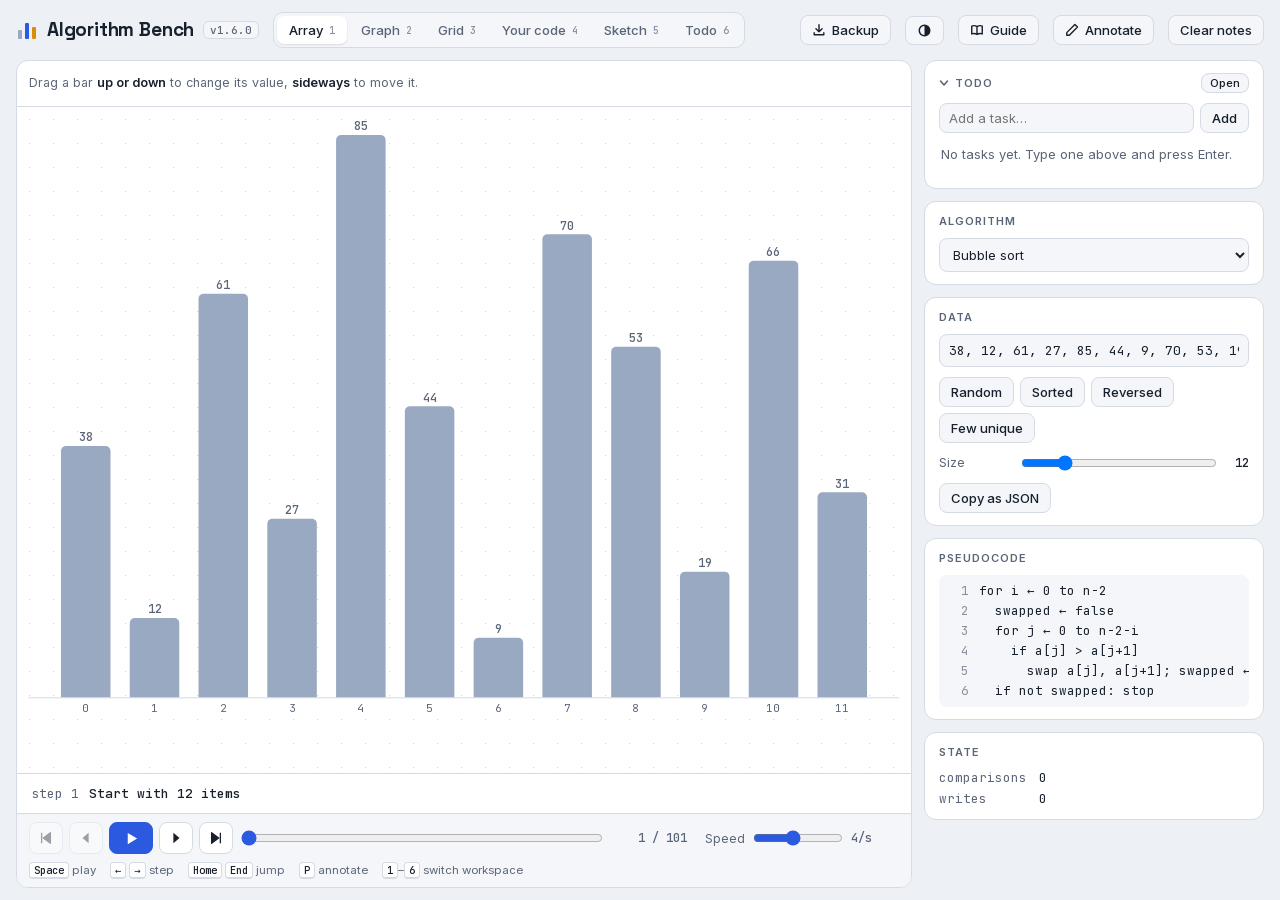
==== commit 979b1c67: "v1.6.0: keyboard shortcuts for structure operations - Option/Alt + key runs any operation on the sel" ====
--- a/index.html
+++ b/index.html
@@ -279,7 +279,8 @@
 .sk-ops button.dot i,.sk-menu button.dot i{width:13px;height:13px;border-radius:50%;background:var(--mk);border:1.5px solid var(--muted);display:block}
 .sk-ops button.dot.on i,.sk-menu button.dot.on i{border-color:var(--fg);box-shadow:0 0 0 1.5px var(--fg)}
 .sk-menu{position:absolute;z-index:6;min-width:200px;max-width:min(330px,calc(100% - 8px));max-height:calc(100% - 8px);overflow:auto;background:var(--surface);border:1px solid var(--line);border-radius:10px;box-shadow:0 10px 28px rgba(10,20,40,.22);padding:5px;display:flex;flex-direction:column;gap:1px}
-.sk-menu > button{text-align:left;font:500 13px var(--f-ui);color:var(--fg);background:transparent;border:0;border-radius:7px;padding:6px 10px;cursor:pointer}
+.sk-menu > button{text-align:left;font:500 13px var(--f-ui);color:var(--fg);background:transparent;border:0;border-radius:7px;padding:6px 10px;cursor:pointer;display:flex;justify-content:space-between;align-items:center;gap:18px}
+.sk-menu kbd{font:500 11px var(--f-mono);color:var(--muted);flex:none}
 .sk-menu .mh{font:600 10.5px var(--f-ui);text-transform:uppercase;letter-spacing:.09em;color:var(--muted);padding:6px 10px 3px;display:flex;justify-content:space-between;align-items:center;gap:8px}
 .sk-menu hr{border:0;border-top:1px solid var(--line);margin:4px 0;width:100%}
 .sk-menu .mgrid{display:grid;grid-template-columns:1fr 1fr;gap:1px}
@@ -613,6 +614,7 @@
         <h3>Board</h3>
         <div class="row"><button class="btn" id="skFit2">Fit to screen</button><button class="btn" id="skPng">Export PNG</button><button class="btn" id="skClear">Clear board</button></div>
         <p class="small muted" style="margin:0"><b>Select</b> a structure to get its operations (push, pop, enqueue, insert node…) in a bar right next to it. <b>Two-finger click</b> (right-click) the board to insert a structure right there, or a structure to see everything you can do with it.</p>
+        <p class="small muted" style="margin:0" id="skOpKeys">Operation keys, with <b>⌥ Option</b> (Alt) held: <b>A</b> add / push / enqueue, <b>R</b> remove / pop / dequeue, <b>K</b> peek, <b>B</b> prepend, <b>I</b> insert after (<b>⇧I</b> before), <b>D</b> delete, <b>V</b> reverse, <b>C</b> clear, <b>E</b> edit, <b>F</b> / <b>M</b> field / method, <b>↑ ↓ ← →</b> rows and columns, tree children, +1 / −1, <b>1–5</b> highlight. Hover a button in the bar to see its key. <b>I</b> opens the insert menu at the cursor; <b>Shift+F10</b> (or the menu key) opens the operations menu for the selection; move with the arrow keys and press Enter.</p>
         <p class="small muted" style="margin:0">Scroll or two-finger drag to pan. Pinch or ⌘/Ctrl + scroll to zoom. Keys: V select, D draw, E erase, R box, O circle, A arrow, T text, H pan, ⌘Z undo, Delete removes.</p>
       </div>
 
@@ -2117,7 +2119,7 @@
     const it=h.it; sel=new Set([it.id]); let t=slotOf(h);
     if(h.grip) t={id:it.id,f:'label'}; else if(it.type==='var'&&h.f==='name') t={id:it.id,f:'name'}; else if(it.type==='ptr') t={id:it.id,f:'name'};
     if(!t) return; selCell=(t.k!=null||t.i!=null)?t:null; render(); props(); openEdit(t); }
-  function hover(s){ const p=toW(s.x,s.y), z=V().z; let c='default', hid=null;
+  function hover(s){ lastPt=s; const p=toW(s.x,s.y), z=V().z; let c='default', hid=null;
     if(tool==='select'&&isLive()){ const h=hit(p,solid);
       if(h&&!(h.it.type==='lifeline'&&h.line)) hid=h.it.id;
       else if(hoverId!=null&&ITEM(hoverId)){ const b=bb(ITEM(hoverId)), o=34/z; if(inR(p,{x:b.x-o,y:b.y-o,w:b.w+2*o,h:b.h+2*o})) hid=hoverId; } }
@@ -2143,6 +2145,8 @@
     if(mod&&(e.key==='z'||e.key==='Z')){ e.preventDefault(); e.shiftKey?redo():undo(); return true; }
     if(mod&&e.key==='y'){ e.preventDefault(); redo(); return true; }
     if(mod&&e.key==='d'){ e.preventDefault(); duplicate(); return true; }
+    if(isLive()&&opKey(e)) return true;
+    if(isLive()&&(e.key==='ContextMenu'||(e.key==='F10'&&e.shiftKey))&&keyMenu(e)) return true;
     if(mod||e.altKey||!isLive()) return false;
     if(e.key==='Delete'||e.key==='Backspace'){ e.preventDefault(); if(selCell){ commit(); slotSet(selCell,''); changed(); } else if(sel.size){ commit(); removeItems([...sel]); changed(); } return true; }
     if(e.key==='Escape'){ sel.clear(); selCell=null; setTool('select'); props(); render(); return true; }
@@ -2157,6 +2161,7 @@
       if(A&&d){ e.preventDefault(); commit(); one.at.k=clamp(one.at.k+d,0,A.cells.length-1); changed(); return true; } }
     if(one&&e.key==='Enter'){ const t=one.type==='ptr'?{id:one.id,f:'name'}:TEXTY.has(one.type)?{id:one.id,f:'text'}:one.type==='class'?{id:one.id,f:'name'}:one.type==='arrow'?{id:one.id,f:'label'}:(one.type==='node'||one.type==='var')?{id:one.id,f:'v'}:(one.type==='array'||one.type==='matrix')?{id:one.id,f:'label'}:null;
       if(t){ e.preventDefault(); openEdit(t); return true; } }
+    if((e.key==='i'||e.key==='I')&&keyMenu(e)) return true;
     const TK={v:'select',d:'pen',p:'pen',e:'erase',r:'rect',o:'ellipse',a:'arrow',t:'text',h:'hand'}, k=e.key.toLowerCase();
     if(TK[k]){ setTool(TK[k]); return true; }
     return false;
@@ -2357,13 +2362,41 @@
     if((it.type==='array'||it.type==='matrix')&&!sc) o.push(['edit','Rename']);
     o.push('|',['dup','Duplicate'],['del','Delete',null,'',false,true]);
     return o; }
+  /* keyboard: ⌥ Option / Alt + key runs an operation; the same key means the same idea on every structure */
+  const MAC=/Mac|iPhone|iPad/.test(navigator.platform);
+  function keyFor(a,v){ switch(a){
+    case 'push': case 'appendEnd': case 'chain': return 'A';          // add
+    case 'pop': case 'shift': return 'R';                              // remove
+    case 'peek': return 'K';
+    case 'unshift': return 'B';                                        // add at the beginning
+    case 'insAfter': case 'nextNode': return 'I';
+    case 'insBefore': return 'Shift+I';
+    case 'delCell': case 'delNode': case 'delSub': return 'D';
+    case 'revArr': case 'reverse': return 'V';
+    case 'clearArr': case 'clearVals': case 'clearV': return 'C';
+    case 'edit': return 'E';
+    case 'addMember': return v==='attrs'?'F':'M';
+    case 'addRow': return 'ArrowDown'; case 'delRow': return 'ArrowUp'; case 'addCol': return 'ArrowRight'; case 'delCol': return 'ArrowLeft';
+    case 'child': return v==='L'?'ArrowLeft':'ArrowRight';
+    case 'inc': return 'ArrowUp'; case 'dec': return 'ArrowDown';
+    case 'dup': return 'mod+D'; case 'del': return 'Delete';
+  } return null; }
+  function keyLabel(d){ if(!d) return ''; if(d==='Delete') return MAC?'⌫':'Del'; if(d.startsWith('mod+')) return (MAC?'⌘':'Ctrl+')+d.slice(4);
+    const sh=d.startsWith('Shift+'), k=sh?d.slice(6):d, A={ArrowUp:'↑',ArrowDown:'↓',ArrowLeft:'←',ArrowRight:'→'};
+    return (MAC?'⌥':'Alt+')+(sh?(MAC?'⇧':'Shift+'):'')+(A[k]||k); }
+  function opKey(e){ if(!e.altKey||e.metaKey||e.ctrlKey) return false; const it=opTarget(); if(!it) return false;
+    const c=e.code, k=c.startsWith('Key')?c.slice(3):c, d=(e.shiftKey?'Shift+':'')+k, list=opsFor(it);
+    if(/^Digit[1-5]$/.test(c)&&list.includes('marks')){ e.preventDefault(); runOp(it.id,'mark',MK[+c.slice(5)-1][0]); return true; }
+    const q=list.find(q=>Array.isArray(q)&&keyFor(q[0],q[2])===d); if(!q) return false; e.preventDefault();
+    if(q[4]) toast(`${q[1]} isn't possible right now`+(q[3]&&/first/.test(q[3])?` (${q[3].toLowerCase()})`:'')); else runOp(it.id,q[0],q[2]); return true; }
   const curMark=it=>{ const sc=selCell&&selCell.id===it.id?selCell:null; const c=sc?(sc.k!=null?it.cells[sc.k]:it.rows[sc.i]?.[sc.j]):it; return (c&&c.m)||''; };
   function opsHTML(it,menu){ const m=curMark(it); let h='';
     for(const q of opsFor(it)){
       if(q==='|'){ h+=menu?'<hr>':'<span class="sep"></span>'; continue; }
-      if(q==='marks'){ const dots=MK.map(([v,l])=>`<button type="button" class="dot${m===v?' on':''}" data-op="mark" data-v="${v}" title="Highlight: ${l}" aria-label="Highlight: ${l}" style="--mk:var(--${v?v+'-soft':'surface'})"><i></i></button>`).join('');
+      if(q==='marks'){ const dots=MK.map(([v,l],n)=>`<button type="button" class="dot${m===v?' on':''}" data-op="mark" data-v="${v}" title="Highlight: ${l} (${keyLabel(String(n+1))})" aria-label="Highlight: ${l}" style="--mk:var(--${v?v+'-soft':'surface'})"><i></i></button>`).join('');
         h+=menu?`<div class="mh">Highlight</div><div class="mdots">${dots}</div>`:dots; continue; }
-      const [a,l,v,t,dis,danger]=q; h+=`<button type="button" data-op="${a}"${v!=null?` data-v="${esc(v)}"`:''}${t?` title="${esc(t)}"`:''}${dis?' disabled':''}${danger?' class="danger"':''}>${esc(l)}</button>`; }
+      const [a,l,v,t,dis,danger]=q, kl=keyLabel(keyFor(a,v)), tip=[t,kl].filter(Boolean).join(' · ');
+      h+=`<button type="button" data-op="${a}"${v!=null?` data-v="${esc(v)}"`:''}${tip?` title="${esc(tip)}"`:''}${kl?` aria-keyshortcuts="${esc(kl)}"`:''}${dis?' disabled':''}${danger?' class="danger"':''}>${esc(l)}${menu&&kl?`<kbd>${esc(kl)}</kbd>`:''}</button>`; }
     return h; }
   // the thing the floating bar works on: the one selected item, ignoring the pointers/arrows/labels that came with it
   function opTarget(){ if(tool!=='select'||!isLive()||act||edT) return null; const L=[...sel].map(ITEM).filter(Boolean); if(!L.length) return null; if(L.length===1) return L[0];
@@ -2381,16 +2414,28 @@
   /* right-click / two-finger click menu */
   const INSERTABLE=[['array','Array'],['stack','Stack'],['queue','Queue'],['matrix','Table / DP'],['list','Linked list'],['tree','Binary tree'],['hash','Hash table'],['var','Variable'],['ptr','Pointer'],['box','Box'],['class','Class'],['interface','Interface'],['note','Note'],['actor','Actor'],['usecase','Use case'],['lifeline','Lifeline']];
   let menuAt=null;
-  function openMenu(e){ if(!isLive()){ toast('You are viewing a captured step. Press "Back to live board" to edit.'); return; }
-    if(edT) closeEdit(true); const s=pt(e), p=toW(s.x,s.y), h=hit(p); menuAt=p;
-    if(h&&solid(h.it)||h&&['arrow','ptr'].includes(h.it.type)){ const it=h.it; sel=new Set([it.id]); selCell=(h.k!=null||h.i!=null)?slotOf(h):null;
+  let lastPt=null;   // last pointer position over the board, so keyboard-opened menus appear where you are looking
+  const openMenu=e=>openMenuAt(pt(e));
+  // force: 'insert' (always the insert menu) or an item (its operations); otherwise whatever is under s
+  function openMenuAt(s,force){ if(!isLive()){ toast('You are viewing a captured step. Press "Back to live board" to edit.'); return; }
+    if(edT) closeEdit(true); const p=toW(s.x,s.y), h=force?(force==='insert'?null:{it:force}):hit(p); menuAt=p;
+    if(h&&solid(h.it)||h&&['arrow','ptr'].includes(h.it.type)){ const it=h.it; if(!force){ sel=new Set([it.id]); selCell=(h.k!=null||h.i!=null)?slotOf(h):null; }
       const NM={stack:'Stack',queue:'Queue',array:'Array',table:'Table',hash:'Hash table',node:'List node',tnode:'Tree node',var:'Variable',ptr:'Pointer',class:'Class',arrow:'Arrow'};
       menuEl.innerHTML=`<div class="mh">${esc(NM[skind(it)]||'Selection')}${selCell&&selCell.k!=null?` [${selCell.k}]`:selCell&&selCell.i!=null?` [${selCell.i}, ${selCell.j}]`:''}</div>`+opsHTML(it,true); menuEl.dataset.id=it.id; }
     else { const E=!!S.ui.skEmpty; menuEl.dataset.id='';
       menuEl.innerHTML=`<div class="mh">Insert here <span class="seg ins-mode"><button type="button" data-mode="0" aria-pressed="${!E}">Example</button><button type="button" data-mode="1" aria-pressed="${E}">Empty</button></span></div><div class="mgrid">${INSERTABLE.map(([k,l])=>`<button type="button" data-ins-at="${k}">${l}</button>`).join('')}</div>`; }
     menuEl.hidden=false; opsEl.hidden=true; render();
-    const w=menuEl.offsetWidth, hh=menuEl.offsetHeight; menuEl.style.left=clamp(s.x+2,4,Math.max(4,W-w-4))+'px'; menuEl.style.top=clamp(s.y+2,4,Math.max(4,H-hh-4))+'px';
-    (menuEl.querySelector('button:not([disabled])')||menuEl).focus({preventScroll:true}); }
+    const w=menuEl.offsetWidth, hh=menuEl.offsetHeight; let left=s.x+2, top=s.y+2;
+    if(s.box&&top+hh>H-4){ const b=s.box;   // opened for a selected thing: below it, else above it, else beside it, so it never covers it
+      if(b.top-hh-8>=4) top=b.top-hh-8;
+      else { top=b.top; left=b.right+8+w<=W-4?b.right+8:b.left-w-8; } }
+    menuEl.style.left=clamp(left,4,Math.max(4,W-w-4))+'px'; menuEl.style.top=clamp(top,4,Math.max(4,H-hh-4))+'px';
+    (menuEl.querySelector('[data-ins-at],[data-op]:not([disabled])')||menuEl).focus({preventScroll:true}); }
+  function keyMenu(e){ const k=e.key;
+    if(k==='ContextMenu'||(k==='F10'&&e.shiftKey)){ e.preventDefault(); const it=opTarget();
+      if(it){ const b=bb(it), q=toS(b.x,b.y+b.h); const t=toS(b.x,b.y), r=toS(b.x+b.w,b.y+b.h); openMenuAt({x:clamp(q.x,4,W-4),y:clamp(q.y+8,4,H-4),box:{top:t.y,left:t.x,right:r.x}},it); } else openMenuAt(lastPt||{x:W/2,y:H/2},'insert'); return true; }
+    if((k==='i'||k==='I')&&!e.shiftKey&&!e.altKey&&!e.metaKey&&!e.ctrlKey&&tool==='select'){ e.preventDefault(); openMenuAt(lastPt&&lastPt.x<W&&lastPt.y<H?lastPt:{x:W/2-140,y:H/2-120},'insert'); return true; }
+    return false; }
   function closeMenu(){ if(menuEl.hidden) return; menuEl.hidden=true; menuAt=null; render(); }
   function syncInsMode(){ const E=!!S.ui.skEmpty; $$('#skInsMode button').forEach(b=>b.setAttribute('aria-pressed',String((b.dataset.v==='1')===E))); }
 
@@ -2485,6 +2530,7 @@
     $('#skLive').addEventListener('click',()=>{ stopPlay(); go(1e9); });
     $('#skRestore').addEventListener('click',()=>{ const f=curFrame(); if(!f||f.live) return; commit(); D().items=JSON.parse(JSON.stringify(f.items)); sel.clear(); selCell=null; stopPlay(); go(1e9); changed(); toast('That step is now on the live board'); });
     $$('[data-ins]').forEach(b=>b.addEventListener('click',()=>insert(b.dataset.ins)));
+    if(!MAC){ const k=$('#skOpKeys'); if(k) k.innerHTML=k.innerHTML.replace('<b>⌥ Option</b> (Alt)','<b>Alt</b>').replace('<b>⇧I</b>','<b>Shift+I</b>'); }
     $$('#skInsMode button').forEach(b=>b.addEventListener('click',()=>{ S.ui.skEmpty=b.dataset.v==='1'; syncInsMode(); save(); })); syncInsMode();
     opsEl.addEventListener('pointerdown',e=>e.stopPropagation());
     opsEl.addEventListener('click',e=>{ const b=e.target.closest('[data-op]'); if(!b||b.disabled) return; runOp(+opsEl.dataset.id,b.dataset.op,b.dataset.v); });
@@ -2493,7 +2539,9 @@
       const ins=e.target.closest('[data-ins-at]'); if(ins){ const at=menuAt; closeMenu(); insert(ins.dataset.insAt,{at}); return; }
       const b=e.target.closest('[data-op]'); if(!b||b.disabled) return; const id=+menuEl.dataset.id; closeMenu(); runOp(id,b.dataset.op,b.dataset.v); });
     menuEl.addEventListener('keydown',e=>{ e.stopPropagation(); if(e.key==='Escape'){ e.preventDefault(); closeMenu(); cv.focus&&cv.focus(); }
-      else if(e.key==='ArrowDown'||e.key==='ArrowUp'){ e.preventDefault(); const bs=[...menuEl.querySelectorAll('button:not([disabled])')], i=bs.indexOf(document.activeElement); const n=bs[(i+(e.key==='ArrowDown'?1:-1)+bs.length)%bs.length]; if(n) n.focus(); } });
+      else if(['ArrowDown','ArrowUp','ArrowLeft','ArrowRight'].includes(e.key)){ e.preventDefault(); const bs=[...menuEl.querySelectorAll('button:not([disabled])')], i=bs.indexOf(document.activeElement);
+        const grid=document.activeElement&&document.activeElement.closest('.mgrid'), d={ArrowDown:grid?2:1,ArrowUp:grid?-2:-1,ArrowRight:1,ArrowLeft:-1}[e.key];
+        const n=bs[(i+d+bs.length)%bs.length]; if(n) n.focus(); } });
     document.addEventListener('pointerdown',e=>{ if(!menuEl.hidden&&!menuEl.contains(e.target)) closeMenu(); },true);
     cv.addEventListener('contextmenu',e=>{ if(S.mode!=='sketch') return; e.preventDefault(); act=null; openMenu(e); });
     const steps=$('#skSteps');
